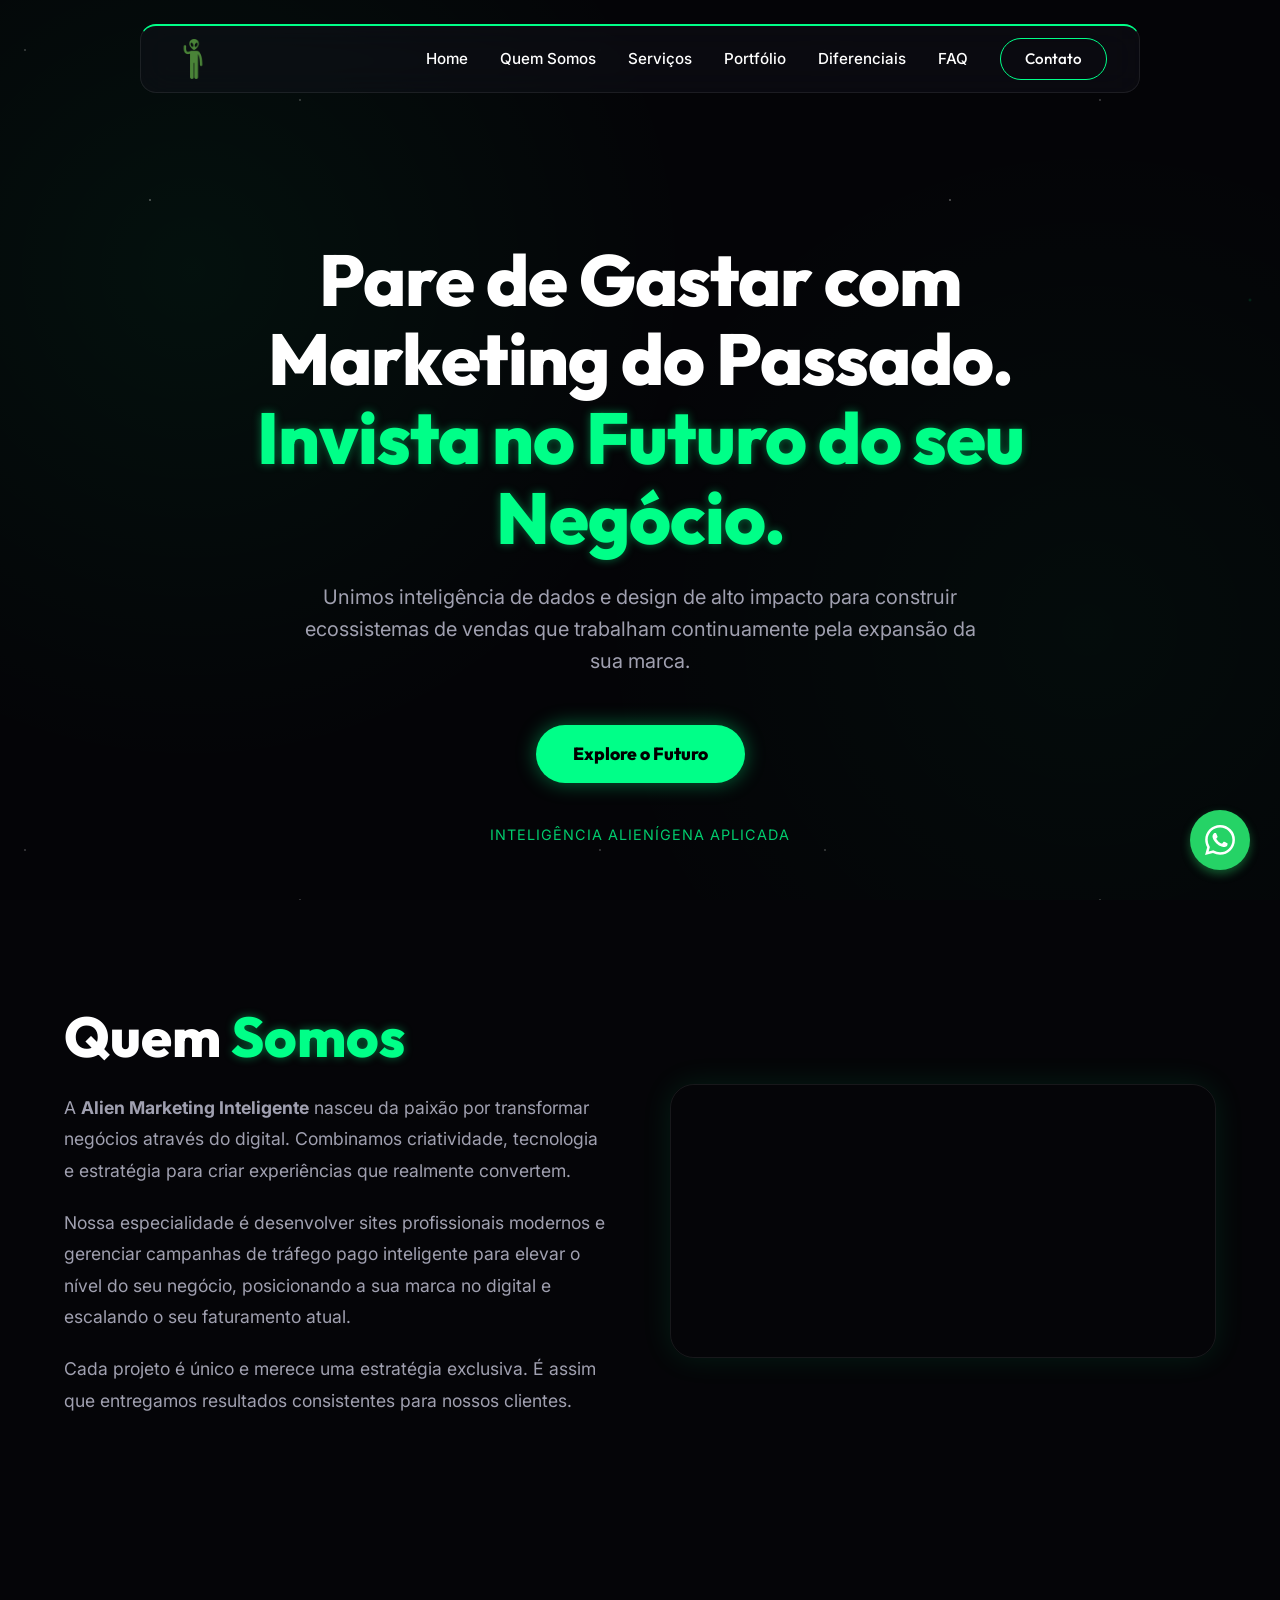
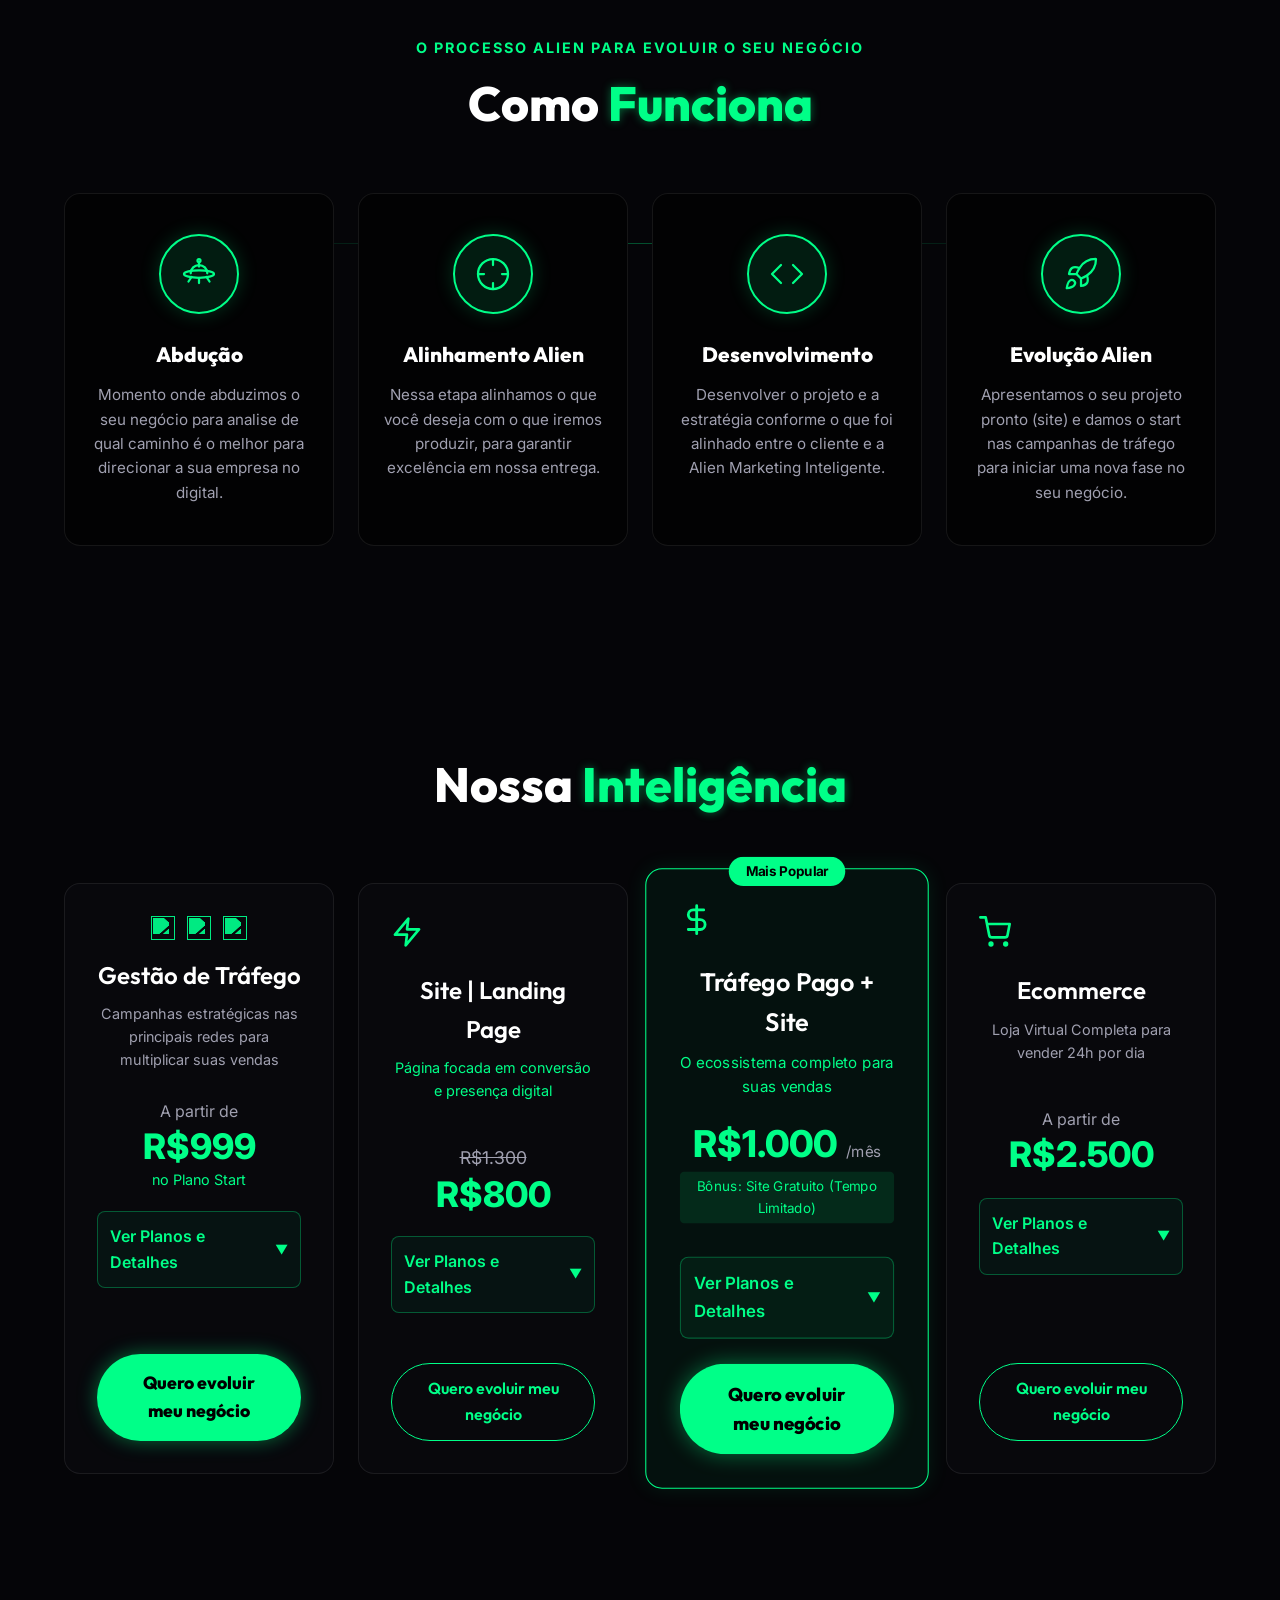
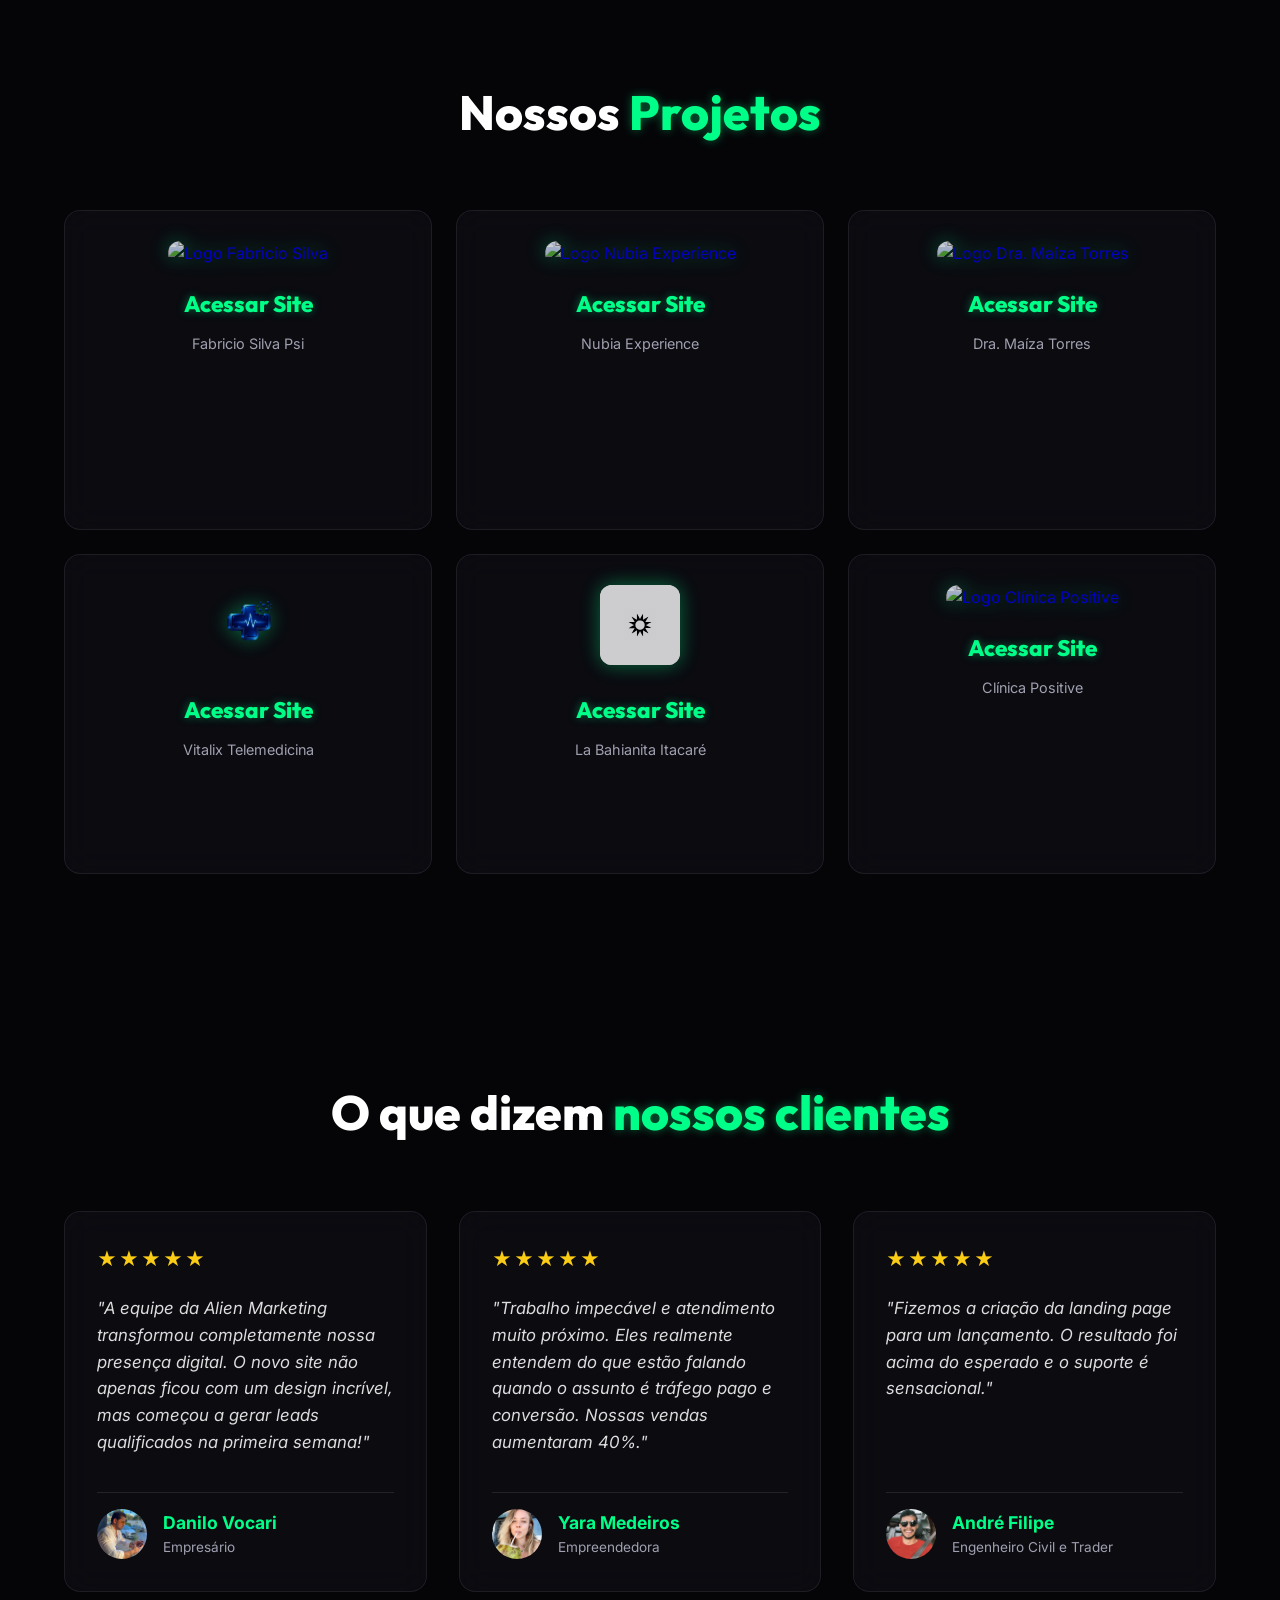
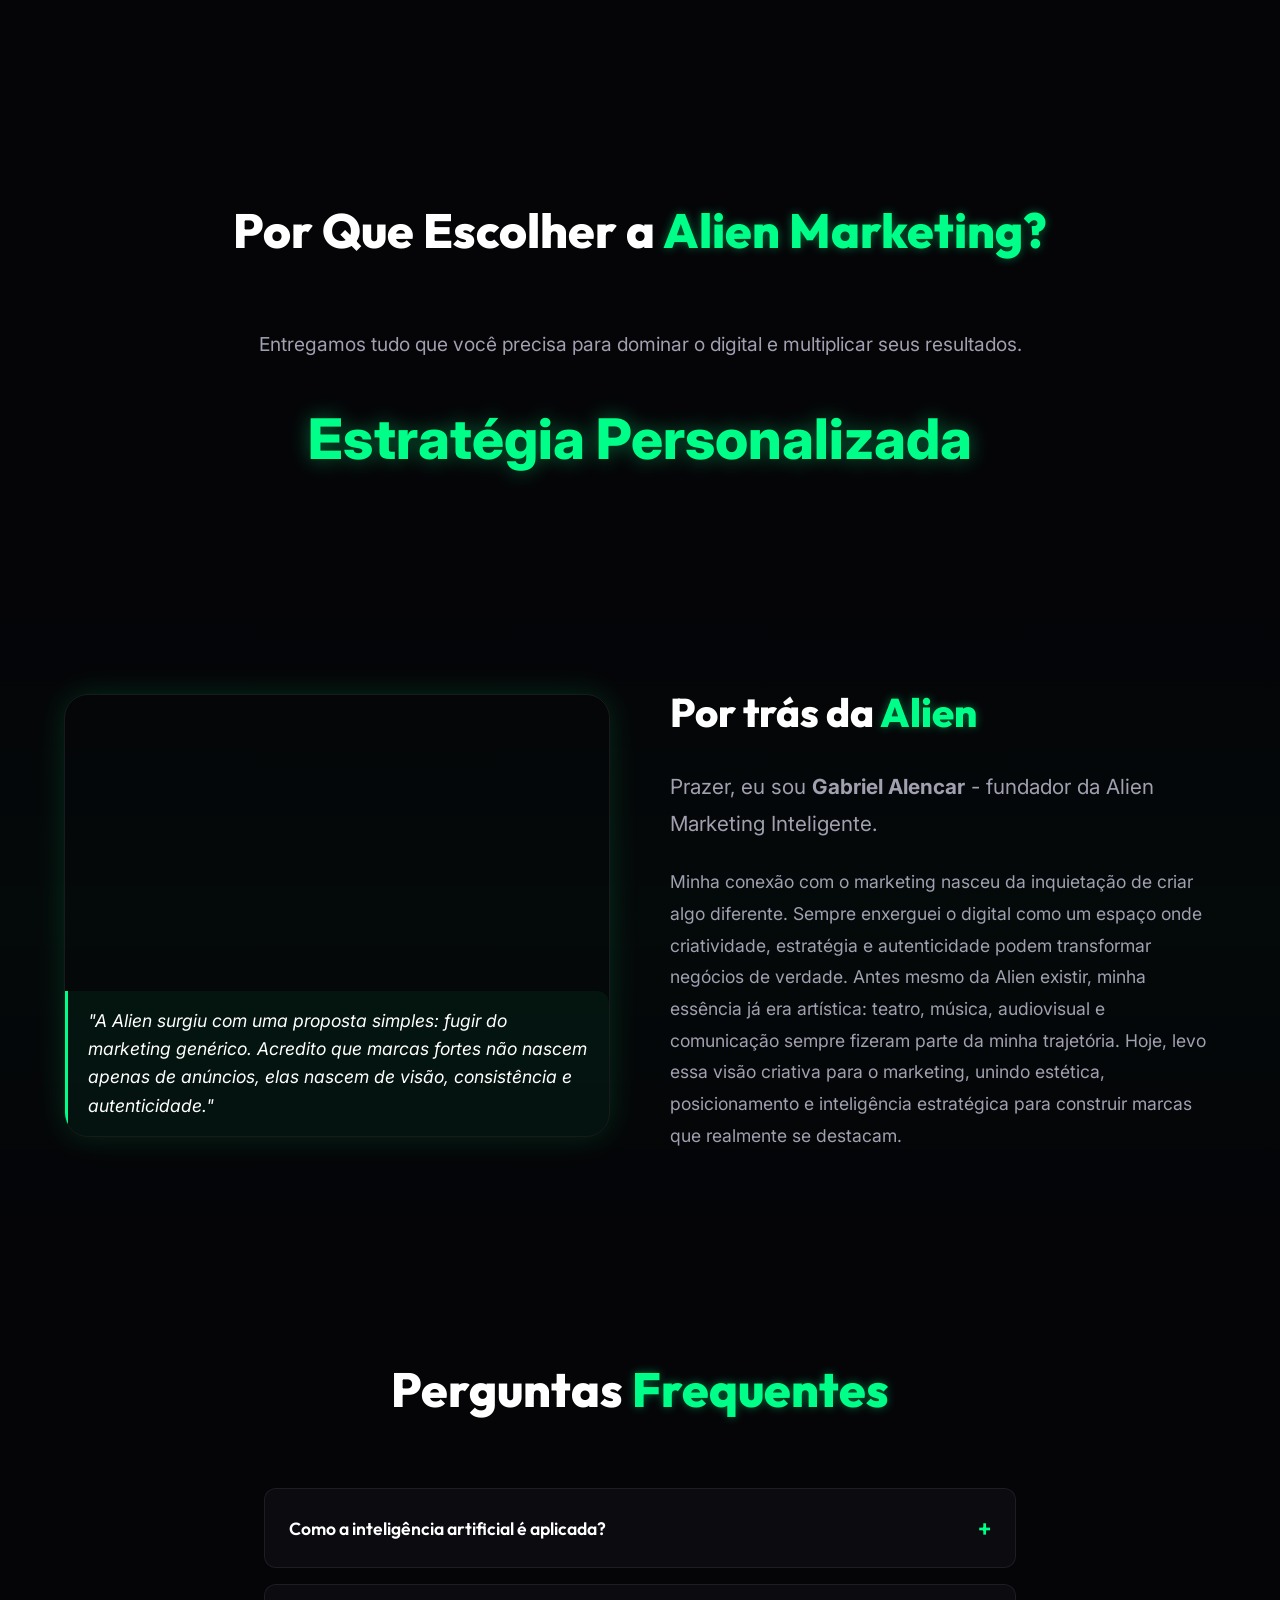
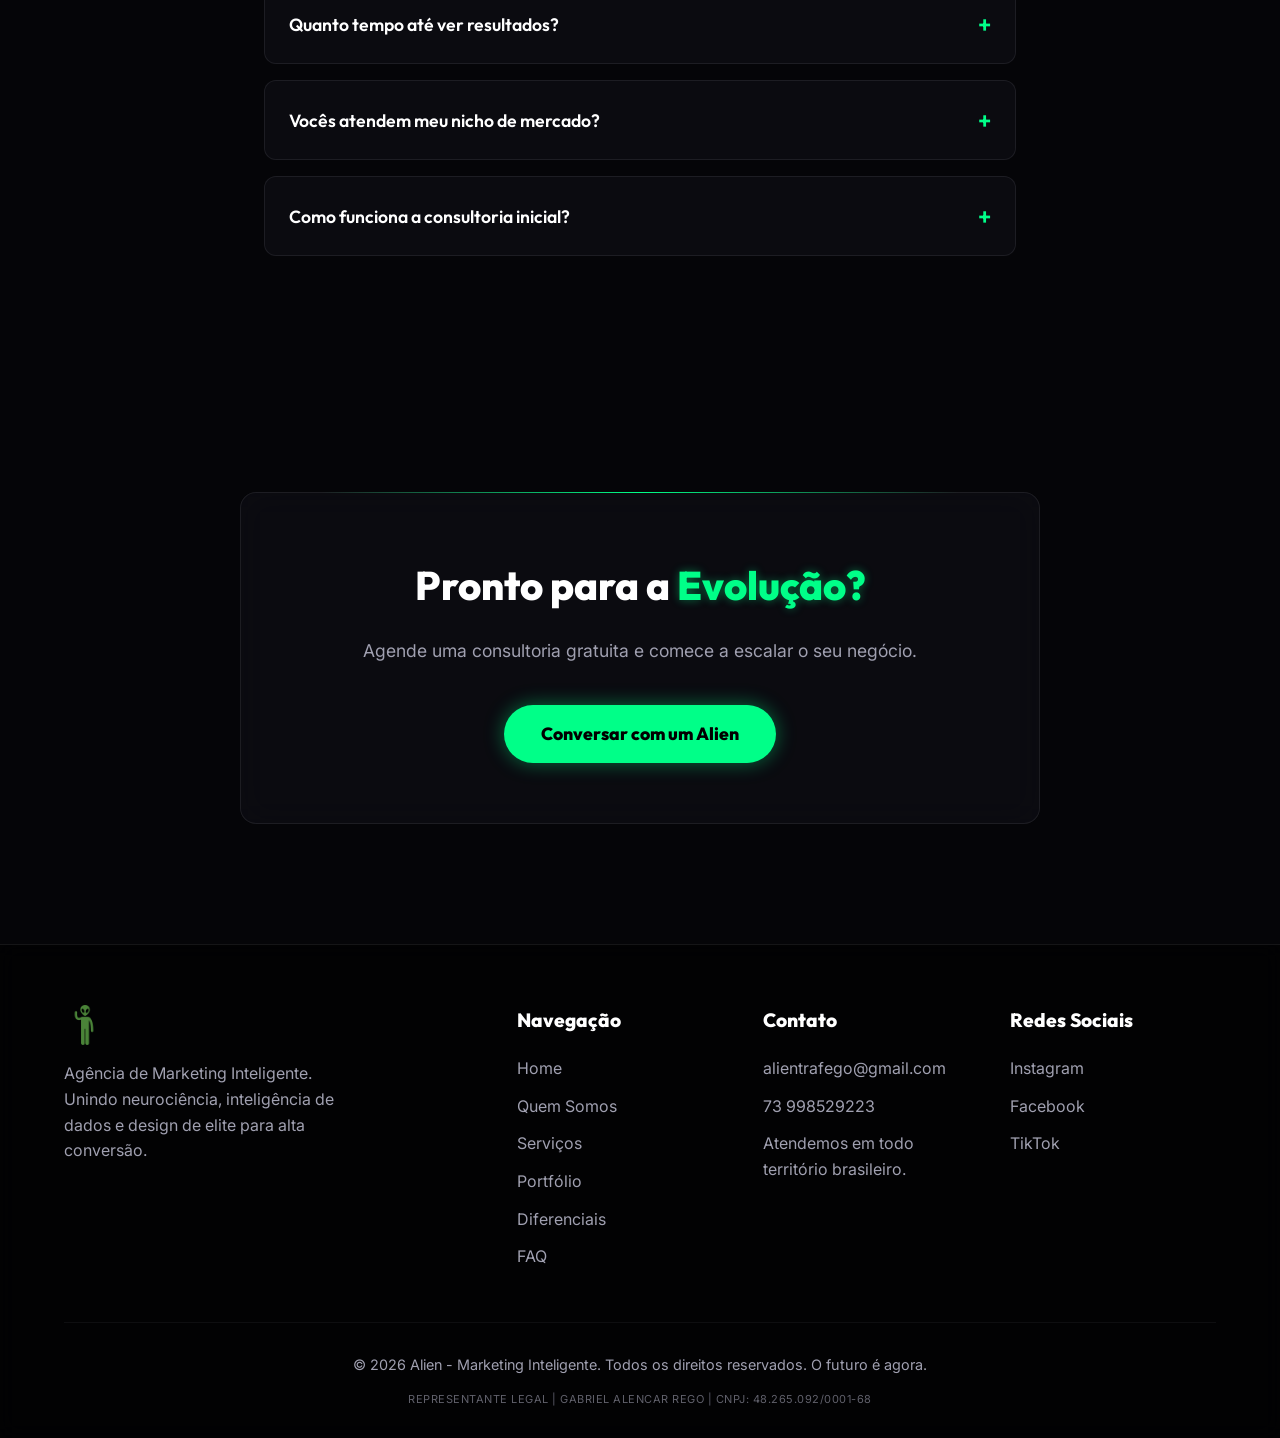
==== index.html @ d5a75ced "Add files via upload" ====
<!DOCTYPE html>
<html lang="pt-BR">
<head>
    <meta charset="UTF-8">
    <meta name="viewport" content="width=device-width, initial-scale=1.0">
    <title>Alien - Marketing Inteligente</title>
    <link rel="icon" href="assets/Favicon s Fundo svg.svg" type="image/svg+xml">
    <!-- Fontes Modernas -->
    <link rel="preconnect" href="https://fonts.googleapis.com">
    <link rel="preconnect" href="https://fonts.gstatic.com" crossorigin>
    <link href="https://fonts.googleapis.com/css2?family=Outfit:wght@300;400;600;800&family=Inter:wght@400;500&display=swap" rel="stylesheet">
    
    <style>
        /* =========================================
           VARIÁVEIS DE ESTILO (DESIGN TOKENS)
           ========================================= */
        :root {
            --neon-green: #00ff88;
            --neon-green-glow: rgba(0, 255, 136, 0.4);
            --dark-bg: #050508;
            --darker-bg: #020203;
            --glass-bg: rgba(20, 20, 30, 0.4);
            --glass-border: rgba(255, 255, 255, 0.08);
            --text-main: #ffffff;
            --text-muted: #a0a0b0;
            --font-heading: 'Outfit', sans-serif;
            --font-body: 'Inter', sans-serif;
        }

        /* =========================================
           RESETS E ESTILOS GERAIS
           ========================================= */
        * {
            margin: 0;
            padding: 0;
            box-sizing: border-box;
        }

        body {
            background-color: var(--dark-bg);
            color: var(--text-main);
            font-family: var(--font-body);
            overflow-x: hidden;
            line-height: 1.6;
        }

        h1, h2, h3, h4 {
            font-family: var(--font-heading);
            font-weight: 800;
        }

        a { text-decoration: none; }

        /* Video Background */
        .site-bg-video {
            position: fixed;
            top: 0; left: 0;
            width: 100vw; height: 100vh;
            object-fit: cover;
            z-index: -2;
            opacity: 0.5; /* Escurecer um pouco o vídeo para dar leitura */
        }

        /* Fundo Estrelado / Galáxia */
        .stars-bg {
            position: fixed;
            top: 0; left: 0;
            width: 100vw; height: 100vh;
            z-index: -1;
            background: 
                radial-gradient(circle at 15% 30%, rgba(0, 255, 136, 0.05), transparent 40%),
                radial-gradient(circle at 85% 70%, rgba(0, 255, 136, 0.03), transparent 40%),
                rgba(5, 5, 8, 0.7); /* Fundo escuro semi-transparente para atuar como overlay do vídeo */
        }

        /* Partículas de estrelas (CSS puro) */
        .stars-bg::after {
            content: "";
            position: absolute;
            top: 0; left: 0;
            width: 100%; height: 100%;
            background-image: 
                radial-gradient(1px 1px at 25px 50px, #fff, rgba(0,0,0,0)),
                radial-gradient(1.5px 1.5px at 150px 200px, rgba(255,255,255,0.8), rgba(0,0,0,0)),
                radial-gradient(1px 1px at 300px 100px, #fff, rgba(0,0,0,0)),
                radial-gradient(2px 2px at 450px 300px, rgba(0,255,136,0.3), rgba(0,0,0,0)),
                radial-gradient(1px 1px at 600px 50px, #fff, rgba(0,0,0,0));
            background-size: 800px 800px;
            opacity: 0.6;
        }

        .container {
            width: 100%;
            max-width: 1200px;
            margin: 0 auto;
            padding: 0 24px;
        }

        /* =========================================
           COMPONENTES REUTILIZÁVEIS
           ========================================= */
        .glass-panel {
            background: var(--glass-bg);
            backdrop-filter: blur(16px);
            -webkit-backdrop-filter: blur(16px);
            border: 1px solid var(--glass-border);
            border-radius: 16px;
        }

        .neon-text {
            color: var(--neon-green);
            text-shadow: 0 0 10px var(--neon-green-glow);
        }

        .btn-neon {
            background: var(--neon-green);
            color: #000;
            font-family: var(--font-heading);
            padding: 14px 36px;
            border-radius: 50px;
            font-weight: 800;
            display: inline-block;
            transition: all 0.3s ease;
            box-shadow: 0 0 20px var(--neon-green-glow);
            border: 1px solid transparent;
            cursor: pointer;
            font-size: 1.1rem;
        }

        .btn-neon:hover {
            box-shadow: 0 0 35px rgba(0, 255, 136, 0.7);
            transform: translateY(-3px);
        }

        .btn-outline {
            background: transparent;
            color: var(--neon-green);
            font-family: var(--font-heading);
            padding: 12px 32px;
            border-radius: 50px;
            font-weight: 600;
            border: 1px solid var(--neon-green);
            transition: all 0.3s ease;
            cursor: pointer;
        }

        .btn-outline:hover {
            background: rgba(0, 255, 136, 0.1);
            box-shadow: 0 0 15px var(--neon-green-glow);
        }

        .section-title {
            font-size: 3rem;
            text-align: center;
            margin-bottom: 60px;
        }

        /* =========================================
           HEADER (NAVEGAÇÃO)
           ========================================= */
        .alien-header {
            position: fixed;
            top: 24px;
            left: 50%;
            transform: translateX(-50%);
            width: 90%;
            max-width: 1000px;
            z-index: 999;
            padding: 12px 32px;
            display: flex;
            justify-content: space-between;
            align-items: center;
            border-top: 2px solid var(--neon-green); /* Borda verde superior como na referência */
            transition: all 0.3s ease;
        }

        .alien-logo {
            display: flex;
            align-items: center;
            gap: 12px;
            font-size: 1.5rem;
            font-weight: 800;
            color: var(--text-main);
            letter-spacing: -0.5px;
        }

        .alien-logo svg {
            width: 32px;
            height: 32px;
            fill: none;
            stroke: var(--neon-green);
            stroke-width: 2.5;
            filter: drop-shadow(0 0 5px var(--neon-green-glow));
        }

        .alien-nav {
            display: flex;
            gap: 32px;
            align-items: center;
        }

        .alien-nav a {
            color: var(--text-main);
            font-weight: 500;
            font-size: 0.95rem;
            transition: color 0.3s;
        }

        .alien-nav a:hover {
            color: var(--neon-green);
        }

        /* Menu Hamburger */
        .hamburger {
            display: none;
            cursor: pointer;
            background: transparent;
            border: none;
            padding: 5px;
        }

        .hamburger-line {
            display: block;
            width: 25px;
            height: 3px;
            margin: 5px auto;
            background-color: var(--neon-green);
            transition: all 0.3s ease;
            border-radius: 2px;
        }

        /* =========================================
           HERO SECTION
           ========================================= */
        .hero-section {
            min-height: 100vh;
            display: flex;
            align-items: center;
            justify-content: center;
            text-align: center;
            padding: 240px 20px 60px; /* Aumentado padding-top para descer o texto */
            position: relative;
        }

        .hero-content {
            max-width: 900px;
            z-index: 2;
        }

        .hero-title {
            font-size: 4.5rem;
            line-height: 1.1;
            margin-bottom: 24px;
            letter-spacing: -1px;
        }

        .hero-subtitle {
            font-size: 1.25rem;
            color: var(--text-muted);
            margin-bottom: 48px;
            max-width: 700px;
            margin-left: auto;
            margin-right: auto;
        }

        .hero-mechanism {
            margin-top: 40px;
            font-size: 0.9rem;
            color: var(--neon-green);
            opacity: 0.8;
            letter-spacing: 1px;
            text-transform: uppercase;
        }

        /* =========================================
           SERVIÇOS SECTION
           ========================================= */
        .services-section {
            padding: 100px 0;
            position: relative;
        }

        .services-grid {
            display: grid;
            grid-template-columns: repeat(auto-fit, minmax(320px, 1fr));
            gap: 32px;
        }

        .service-card {
            padding: 40px 32px;
            transition: transform 0.4s cubic-bezier(0.175, 0.885, 0.32, 1.275), border-color 0.3s, box-shadow 0.3s;
            display: flex;
            flex-direction: column;
            gap: 20px;
        }

        .service-card:hover {
            transform: translateY(-10px);
            border-color: rgba(0, 255, 136, 0.5);
            box-shadow: 0 15px 40px rgba(0, 255, 136, 0.1);
        }

        .service-icon {
            width: 60px;
            height: 60px;
            background: rgba(0, 255, 136, 0.05);
            border: 1px solid rgba(0, 255, 136, 0.2);
            border-radius: 14px;
            display: flex;
            align-items: center;
            justify-content: center;
        }

        .service-icon svg {
            width: 30px;
            height: 30px;
            stroke: var(--neon-green);
            fill: none;
            stroke-width: 2;
        }

        .service-card h3 {
            font-size: 1.5rem;
            color: var(--text-main);
        }

        .service-card p {
            color: var(--text-muted);
            font-size: 1rem;
        }

        /* =========================================
           PORTFÓLIO SECTION
           ========================================= */
        .portfolio-section {
            padding: 100px 0;
        }

        .portfolio-grid {
            display: grid;
            grid-template-columns: repeat(auto-fill, minmax(280px, 1fr));
            gap: 24px;
        }

        .portfolio-card {
            height: 320px;
            padding: 30px;
            display: flex;
            flex-direction: column;
            justify-content: center;
            align-items: center;
            text-align: center;
            transition: all 0.3s ease;
            position: relative;
            overflow: hidden;
            cursor: pointer;
        }

        .portfolio-card:hover {
            border-color: var(--neon-green);
            box-shadow: 0 0 30px rgba(0, 255, 136, 0.15);
        }

        .portfolio-alien-icon {
            width: 80px;
            height: 80px;
            margin-bottom: 20px;
            opacity: 0.8;
            transition: all 0.3s ease;
        }

        .portfolio-card:hover .portfolio-alien-icon {
            opacity: 1;
            transform: scale(1.1);
            filter: drop-shadow(0 0 10px var(--neon-green-glow));
        }

        .portfolio-card h4 {
            font-size: 1.4rem;
            margin-bottom: 8px;
        }

        .portfolio-card span {
            font-size: 0.9rem;
            color: var(--text-muted);
        }

        /* =========================================
           CONTATO / LEAD GEN SECTION
           ========================================= */
        .contact-section {
            padding: 120px 0;
            text-align: center;
        }

        .contact-box {
            max-width: 800px;
            margin: 0 auto;
            padding: 60px 40px;
            position: relative;
        }

        .contact-box::before {
            content: "";
            position: absolute;
            top: -1px; left: 10%; right: 10%;
            height: 1px;
            background: linear-gradient(90deg, transparent, var(--neon-green), transparent);
        }

        .contact-box h2 {
            font-size: 2.5rem;
            margin-bottom: 20px;
        }

        .contact-box p {
            color: var(--text-muted);
            margin-bottom: 40px;
            font-size: 1.1rem;
        }

        /* =========================================
           FOOTER
           ========================================= */
        .alien-footer {
            border-top: 1px solid var(--glass-border);
            padding: 60px 0 30px;
            background: rgba(2, 2, 3, 0.8);
            backdrop-filter: blur(10px);
        }

        .footer-grid {
            display: grid;
            grid-template-columns: 2fr 1fr 1fr 1fr;
            gap: 40px;
            margin-bottom: 40px;
        }

        .footer-brand p {
            color: var(--text-muted);
            margin-top: 16px;
            max-width: 300px;
        }

        .footer-links h4 {
            color: var(--text-main);
            margin-bottom: 20px;
            font-size: 1.2rem;
        }

        .footer-links ul {
            list-style: none;
        }

        .footer-links ul li {
            margin-bottom: 12px;
        }

        .footer-links ul li a {
            color: var(--text-muted);
            transition: color 0.3s;
        }

        .footer-links ul li a:hover {
            color: var(--neon-green);
        }

        .footer-bottom {
            text-align: center;
            padding-top: 30px;
            border-top: 1px solid rgba(255, 255, 255, 0.05);
            color: var(--text-muted);
            font-size: 0.9rem;
        }

.legal-info-cnpj {
    font-size: 11px;
    color: var(--text-muted); /* Usa a mesma cor discreta que você já configurou */
    margin-top: 15px;
    opacity: 0.6; /* Deixa ainda mais sutil */
    letter-spacing: 0.5px;
    text-transform: uppercase;
}

        /* =========================================
           QUEM SOMOS E FAQ
           ========================================= */
        .about-section { padding: 100px 0; position: relative; }
        .about-grid { display: grid; grid-template-columns: 1fr 1fr; gap: 60px; align-items: center; }
        .about-badge {
            display: inline-flex; align-items: center; gap: 8px;
            background: rgba(0, 255, 136, 0.1); border: 1px solid rgba(0, 255, 136, 0.3);
            padding: 6px 16px; border-radius: 50px; color: var(--neon-green);
            font-size: 0.9rem; font-weight: 600; margin-bottom: 24px;
        }
        .about-text h2 { font-size: 3.5rem; margin-bottom: 24px; line-height: 1.1; }
        .about-text p { color: var(--text-muted); margin-bottom: 20px; font-size: 1.1rem; line-height: 1.8; }
        
        .about-stats {
            background: rgba(20, 20, 30, 0.4); border: 1px solid var(--glass-border);
            border-radius: 24px; padding: 40px; display: grid;
            grid-template-columns: 1fr 1fr; gap: 24px; backdrop-filter: blur(10px);
        }
        .stat-card {
            background: rgba(0, 255, 136, 0.05); border: 1px solid rgba(0, 255, 136, 0.1);
            border-radius: 16px; padding: 30px 20px; text-align: center; transition: all 0.3s ease;
        }
        .stat-card:hover { border-color: rgba(0, 255, 136, 0.4); transform: translateY(-5px); box-shadow: 0 5px 20px rgba(0, 255, 136, 0.1); }
        .stat-icon {
            width: 48px; height: 48px; background: var(--neon-green);
            border-radius: 12px; display: flex; align-items: center; justify-content: center; margin: 0 auto 16px;
        }
        .stat-icon svg { width: 24px; height: 24px; fill: #000; }
        .stat-value { font-size: 2.2rem; font-weight: 800; color: var(--text-main); margin-bottom: 8px; font-family: var(--font-heading); }
        .stat-label { color: var(--text-muted); font-size: 0.9rem; }

        .faq-section { padding: 100px 0; max-width: 800px; margin: 0 auto; }
        .faq-item {
            background: var(--glass-bg); border: 1px solid var(--glass-border);
            border-radius: 12px; margin-bottom: 16px; overflow: hidden; transition: all 0.3s ease;
        }
        .faq-item:hover { border-color: rgba(0, 255, 136, 0.3); }
        .faq-question {
            width: 100%; text-align: left; background: transparent; border: none;
            padding: 24px; color: var(--text-main); font-size: 1.1rem; font-weight: 600;
            cursor: pointer; display: flex; justify-content: space-between; align-items: center; font-family: var(--font-heading);
        }
        .faq-question::after { content: '+'; font-size: 1.5rem; color: var(--neon-green); transition: transform 0.3s ease; }
        .faq-item.active .faq-question::after { transform: rotate(45deg); }
        .faq-answer {
            padding: 0 24px; max-height: 0; overflow: hidden; transition: max-height 0.3s ease, padding 0.3s ease;
            color: var(--text-muted); line-height: 1.6;
        }
        .faq-item.active .faq-answer { padding: 0 24px 24px; max-height: 500px; }

        /* =========================================
           NOVAS SEÇÕES (Fundador, Depoimentos, Como Funciona)
           ========================================= */
        .founder-section { padding: 100px 0; background: linear-gradient(180deg, transparent, rgba(0, 255, 136, 0.02), transparent); }
        .founder-grid { display: grid; grid-template-columns: 1fr 1fr; gap: 60px; align-items: center; }
        .founder-img-container {
            border-radius: 24px; overflow: hidden; border: 1px solid var(--glass-border);
            box-shadow: 0 0 30px rgba(0, 255, 136, 0.15);
            position: relative;
        }
        .founder-img-container video { width: 100%; height: 100%; object-fit: cover; display: block; }
        .founder-text p { margin-bottom: 16px; color: var(--text-muted); font-size: 1.1rem; line-height: 1.8; }
        .founder-text p:last-child { margin-bottom: 0; }

        .how-it-works-section { padding: 100px 0; text-align: center; }
        .how-it-works-subtitle { color: var(--neon-green); font-size: 0.9rem; font-weight: bold; letter-spacing: 2px; text-transform: uppercase; margin-bottom: 16px; display: block; }
        .how-it-works-title { font-size: 3rem; margin-bottom: 60px; line-height: 1.2; }
        .steps-grid { display: grid; grid-template-columns: repeat(4, 1fr); gap: 24px; position: relative; }
        .steps-grid::before {
            content: ''; position: absolute; top: 50px; left: 10%; right: 10%; height: 1px;
            background: linear-gradient(90deg, transparent, rgba(0, 255, 136, 0.3), transparent);
            z-index: 0;
        }
        @media (max-width: 900px) { .steps-grid::before { display: none; } }
        .step-card { background: var(--darker-bg); border: 1px solid var(--glass-border); border-radius: 16px; padding: 40px 24px; position: relative; z-index: 1; transition: all 0.3s ease; }
        .step-card:hover { border-color: var(--neon-green); transform: translateY(-5px); box-shadow: 0 10px 30px rgba(0, 255, 136, 0.1); }
        .step-icon {
            width: 80px; height: 80px; background: rgba(0, 255, 136, 0.1); border-radius: 50%;
            display: flex; align-items: center; justify-content: center; margin: 0 auto 24px;
            color: var(--neon-green); border: 2px solid var(--neon-green);
            box-shadow: 0 0 20px rgba(0, 255, 136, 0.2); transition: all 0.3s ease;
        }
        .step-icon svg { width: 36px; height: 36px; stroke-width: 1.5; }
        .step-card:hover .step-icon { background: var(--neon-green); color: #000; box-shadow: 0 0 30px rgba(0, 255, 136, 0.6); }
        .step-title { font-size: 1.3rem; margin-bottom: 12px; color: var(--text-main); }
        .step-desc { color: var(--text-muted); font-size: 0.95rem; line-height: 1.6; }

        .testimonials-section { padding: 100px 0; }
        .testimonials-grid { display: grid; grid-template-columns: repeat(auto-fit, minmax(300px, 1fr)); gap: 32px; }
        .testimonial-card { padding: 32px; display: flex; flex-direction: column; gap: 20px; }
        .testimonial-stars { color: #facc15; font-size: 1.2rem; letter-spacing: 2px; }
        .testimonial-text { font-style: italic; color: #ddd; font-size: 1.05rem; flex-grow: 1; line-height: 1.6; }
        .testimonial-author { display: flex; align-items: center; gap: 16px; margin-top: 16px; border-top: 1px solid rgba(255, 255, 255, 0.1); padding-top: 16px; }
        .testimonial-avatar { width: 50px; height: 50px; border-radius: 50%; background: #333; object-fit: cover; }
        .testimonial-name { font-weight: bold; color: var(--neon-green); font-size: 1.1rem; }
        .testimonial-role { font-size: 0.85rem; color: var(--text-muted); }

        /* =========================================
           RESPONSIVIDADE (Mobile First adaptado)
           ========================================= */
        @media (max-width: 992px) {
            .hero-title { font-size: 3.5rem; }
            .section-title { font-size: 2.5rem; }
            .footer-grid { grid-template-columns: 1fr 1fr; }
            .about-grid { grid-template-columns: 1fr; gap: 40px; }
            .steps-grid { grid-template-columns: 1fr; gap: 32px; }
            .founder-grid { grid-template-columns: 1fr; gap: 40px; text-align: center; }
            .founder-grid .founder-img-container { order: -1; }
        }

        @media (max-width: 768px) {
            .alien-header {
                width: 100%;
                top: 0;
                border-radius: 0;
                border-top: none;
                border-bottom: 1px solid var(--neon-green);
                padding: 15px 20px;
            }
            .hamburger {
                display: block;
                z-index: 1001;
            }
            .alien-nav {
                position: fixed;
                top: 0;
                right: -100%;
                width: 250px;
                height: 100vh;
                background: rgba(5, 5, 8, 0.98);
                backdrop-filter: blur(10px);
                display: flex;
                flex-direction: column;
                justify-content: center;
                align-items: center;
                transition: right 0.3s ease;
                border-left: 1px solid var(--neon-green);
                z-index: 1000;
                box-shadow: -5px 0 30px rgba(0, 255, 136, 0.1);
            }
            .alien-nav.active {
                right: 0;
            }
            .alien-nav a {
                margin: 15px 0;
                font-size: 1.2rem;
            }
            .hamburger.active .hamburger-line:nth-child(1) {
                transform: translateY(8px) rotate(45deg);
            }
            .hamburger.active .hamburger-line:nth-child(2) {
                opacity: 0;
            }
            .hamburger.active .hamburger-line:nth-child(3) {
                transform: translateY(-8px) rotate(-45deg);
            }
            .hero-section {
                padding-top: 150px;
            }
            .hero-title {
                font-size: 2.5rem;
            }
            .hero-subtitle {
                font-size: 1.1rem;
            }
            .how-it-works-section, .founder-section {
                padding: 60px 0;
            }
            .how-it-works-title {
                font-size: 2rem;
                margin-bottom: 40px;
            }
            .footer-grid {
                grid-template-columns: 1fr;
                text-align: center;
            }
            .footer-brand p {
                margin: 16px auto 0;
            }
            .alien-logo {
                justify-content: center;
            }
            .service-card {
                align-items: center;
                text-align: center;
            }
            .about-stats { grid-template-columns: 1fr; }
        }
        /* =========================================
           PRICING TABLE (SERVIÇOS)
           ========================================= */
        .pricing-grid {
            display: grid;
            grid-template-columns: repeat(auto-fit, minmax(260px, 1fr));
            gap: 24px;
            align-items: stretch;
            max-width: 1200px;
            margin: 0 auto;
        }

        .pricing-card {
            display: flex;
            flex-direction: column;
            padding: 32px;
            border-radius: 16px;
            position: relative;
            background: rgba(10, 10, 15, 0.6);
            border: 1px solid var(--glass-border);
            transition: transform 0.3s ease, box-shadow 0.3s ease;
        }

        .pricing-card:hover {
            transform: translateY(-5px);
            box-shadow: 0 10px 30px var(--neon-green-glow);
            border-color: var(--neon-green);
        }

        .pricing-card.popular {
            border: 1px solid var(--neon-green);
            background: rgba(0, 255, 136, 0.05);
            box-shadow: 0 0 20px rgba(0, 255, 136, 0.1);
            transform: scale(1.05);
            z-index: 2;
        }

        .popular-badge {
            position: absolute;
            top: -12px;
            left: 50%;
            transform: translateX(-50%);
            background: var(--neon-green);
            color: #000;
            font-size: 0.8rem;
            font-weight: bold;
            padding: 4px 16px;
            border-radius: 20px;
        }

        .pricing-icon {
            color: var(--neon-green);
            margin-bottom: 16px;
        }

        .pricing-title {
            font-size: 1.5rem;
            margin-bottom: 8px;
            font-weight: 600;
        }
        
        .pricing-subtitle {
            font-size: 0.9rem;
            color: var(--text-muted);
            margin-bottom: 24px;
            min-height: 40px;
        }

        .pricing-price {
            margin-bottom: 8px;
            display: flex;
            align-items: baseline;
            gap: 8px;
        }

        .pricing-price s {
            color: var(--text-muted);
            font-size: 1.1rem;
        }

        .pricing-price .value {
            font-size: 2.5rem;
            color: var(--neon-green);
            font-weight: 800;
        }

        .pricing-promo-text {
            font-size: 0.8rem;
            color: var(--neon-green);
            background: rgba(0, 255, 136, 0.1);
            padding: 4px 8px;
            border-radius: 4px;
            display: inline-block;
            margin-bottom: 24px;
        }

        .pricing-features {
            list-style: none;
            margin-bottom: 32px;
            flex-grow: 1;
        }

        .pricing-features li {
            display: flex;
            align-items: flex-start;
            gap: 12px;
            margin-bottom: 16px;
            font-size: 0.95rem;
            color: #ccc;
        }

        .pricing-features li svg {
            flex-shrink: 0;
            width: 18px;
            height: 18px;
            color: var(--neon-green);
            margin-top: 2px;
        }

        .pricing-btn {
            text-align: center;
            width: 100%;
            margin-top: auto;
        }

        .pricing-accordion {
            width: 100%;
            margin-bottom: 24px;
        }
        .pricing-accordion summary {
            cursor: pointer;
            color: var(--neon-green);
            font-weight: 600;
            list-style: none;
            display: flex;
            align-items: center;
            justify-content: center;
            gap: 8px;
            padding: 12px;
            border: 1px solid rgba(0, 255, 136, 0.3);
            border-radius: 8px;
            background: rgba(0, 255, 136, 0.05);
            transition: all 0.3s ease;
        }
        .pricing-accordion summary:hover {
            background: rgba(0, 255, 136, 0.1);
        }
        .pricing-accordion summary::-webkit-details-marker {
            display: none;
        }
        .pricing-accordion summary::after {
            content: '▼';
            font-size: 0.8rem;
            transition: transform 0.3s ease;
        }
        .pricing-accordion[open] summary::after {
            transform: rotate(180deg);
        }
        .accordion-content {
            padding-top: 16px;
            animation: accordionFade 0.4s ease forwards;
        }
        @keyframes accordionFade {
            from { opacity: 0; transform: translateY(-10px); }
            to { opacity: 1; transform: translateY(0); }
        }

        /* =========================================
           DIFERENCIAIS (EFEITO FANTASMA)
           ========================================= */
        .ghost-section {
            padding: 100px 20px;
            text-align: center;
            min-height: 40vh;
            display: flex;
            flex-direction: column;
            justify-content: center;
            align-items: center;
        }
        
        .ghost-subtitle {
            font-size: 1.2rem;
            color: var(--text-muted);
            margin-bottom: 40px;
        }

        .ghost-text-container {
            position: relative;
            height: 80px;
            width: 100%;
            display: flex;
            justify-content: center;
            align-items: center;
        }

        .ghost-text {
            position: absolute;
            font-size: 3.5rem;
            font-weight: 800;
            color: var(--neon-green);
            text-shadow: 0 0 20px var(--neon-green-glow);
            opacity: 0;
            transform: translateY(20px);
            transition: all 1s ease;
            text-align: center;
            width: 100%;
        }

        .ghost-text.active {
            opacity: 1;
            transform: translateY(0);
        }

        /* =========================================
           WHATSAPP FLUTUANTE
           ========================================= */
        .whatsapp-float {
            position: fixed;
            bottom: 30px;
            right: 30px;
            width: 60px;
            height: 60px;
            background-color: #25d366;
            color: #fff;
            border-radius: 50%;
            display: flex;
            justify-content: center;
            align-items: center;
            font-size: 30px;
            box-shadow: 0 4px 10px rgba(37, 211, 102, 0.4);
            z-index: 1000;
            animation: pulse-wa 2s infinite;
            text-decoration: none;
            transition: transform 0.3s;
        }

        .whatsapp-float:hover {
            transform: scale(1.1);
        }

        @keyframes pulse-wa {
            0% { box-shadow: 0 0 0 0 rgba(37, 211, 102, 0.5); }
            70% { box-shadow: 0 0 0 15px rgba(37, 211, 102, 0); }
            100% { box-shadow: 0 0 0 0 rgba(37, 211, 102, 0); }
        }

        @media (max-width: 900px) {
            .pricing-card.popular {
                transform: scale(1);
            }
            .pricing-grid {
                grid-template-columns: 1fr;
            }
            .ghost-text { font-size: 2rem; }
        }
    </style>
    <!-- Meta Pixel Code -->
    <script>
    !function(f,b,e,v,n,t,s)
    {if(f.fbq)return;n=f.fbq=function(){n.callMethod?
    n.callMethod.apply(n,arguments):n.queue.push(arguments)};
    if(!f._fbq)f._fbq=n;n.push=n;n.loaded=!0;n.version='2.0';
    n.queue=[];t=b.createElement(e);t.async=!0;
    t.src=v;s=b.getElementsByTagName(e)[0];
    s.parentNode.insertBefore(t,s)}(window, document,'script',
    'https://connect.facebook.net/en_US/fbevents.js');
    fbq('init', '1313894637612937');
    fbq('track', 'PageView');
    </script>
    <noscript><img height="1" width="1" style="display:none"
    src="https://www.facebook.com/tr?id=1313894637612937&ev=PageView&noscript=1"
    /></noscript>
    <!-- End Meta Pixel Code -->
</head>
<body>

    <!-- Background Animado (Vídeo) -->
    <video autoplay loop muted playsinline class="site-bg-video">
        <source src="assets/Create_movement_for_image_202605052324.mp4" type="video/mp4">
    </video>
    
    <!-- Background Estrelas (Overlay) -->
    <div class="stars-bg"></div>

    <!-- INÍCIO: HEADER -->
    <header class="alien-header glass-panel">
        <a href="#" class="alien-logo" style="background: transparent !important;">
            <img src="assets/Favicon s Fundo svg.svg" alt="Alien Favicon" style="max-height: 40px; width: auto; object-fit: contain;">
        </a>
        <button class="hamburger" id="hamburger-menu" aria-label="Menu">
            <span class="hamburger-line"></span>
            <span class="hamburger-line"></span>
            <span class="hamburger-line"></span>
        </button>
        <nav class="alien-nav">
            <a href="#hero">Home</a>
            <a href="#sobre">Quem Somos</a>
            <a href="#servicos">Serviços</a>
            <a href="#portfolio">Portfólio</a>
            <a href="#diferenciais">Diferenciais</a>
            <a href="#faq">FAQ</a>
            <a href="#contato" class="btn-outline" style="padding: 8px 24px;">Contato</a>
        </nav>
    </header>
    <!-- FIM: HEADER -->

    <main>
        <!-- INÍCIO: HERO SECTION -->
        <section id="hero" class="hero-section">
            <div class="container hero-content">
                <h1 class="hero-title">Pare de Gastar com Marketing do Passado.<br><span class="neon-text">Invista no Futuro do seu Negócio.</span></h1>
                <p class="hero-subtitle">Unimos inteligência de dados e design de alto impacto para construir ecossistemas de vendas que trabalham continuamente pela expansão da sua marca.</p>
                
                <a href="#contato" class="btn-neon">Explore o Futuro</a>
                
                <p class="hero-mechanism">Inteligência Alienígena Aplicada</p>
            </div>
        </section>
        <!-- FIM: HERO SECTION -->

        <!-- INÍCIO: QUEM SOMOS -->
        <section id="sobre" class="about-section">
            <div class="container">
                <div class="about-grid">
                    <div class="about-text">
                        <h2>Quem <span class="neon-text">Somos</span></h2>
                        <p>A <strong>Alien Marketing Inteligente</strong> nasceu da paixão por transformar negócios através do digital. Combinamos criatividade, tecnologia e estratégia para criar experiências que realmente convertem.</p>
                        <p>Nossa especialidade é desenvolver sites profissionais modernos e gerenciar campanhas de tráfego pago inteligente para elevar o nível do seu negócio, posicionando a sua marca no digital e escalando o seu faturamento atual.</p>
                        <p>Cada projeto é único e merece uma estratégia exclusiva. É assim que entregamos resultados consistentes para nossos clientes.</p>
                    </div>
                    <div class="about-video-container" style="border-radius: 24px; overflow: hidden; border: 1px solid var(--glass-border); box-shadow: 0 0 30px rgba(0, 255, 136, 0.1);">
                        <video autoplay loop muted playsinline style="width: 100%; height: 100%; object-fit: cover; display: block;">
                            <source src="assets/Video_Alien_4.mp4" type="video/mp4">
                        </video>
                    </div>
                </div>
            </div>
        </section>
        <!-- FIM: QUEM SOMOS -->



        <!-- INÍCIO: COMO FUNCIONA -->
        <section id="como-funciona" class="how-it-works-section">
            <div class="container">
                <span class="how-it-works-subtitle">O Processo Alien para evoluir o seu negócio</span>
                <h2 class="how-it-works-title">Como <span class="neon-text">Funciona</span></h2>
                
                <div class="steps-grid">
                    <div class="step-card">
                        <div class="step-icon">
                            <svg viewBox="0 0 24 24" fill="none" stroke="currentColor" stroke-width="1.5" stroke-linecap="round" stroke-linejoin="round"><circle cx="12" cy="3" r="1"></circle><line x1="12" y1="4" x2="12" y2="7"></line><path d="M6.5 11.5A5.5 5.5 0 0 1 17.5 11.5"></path><ellipse cx="12" cy="12" rx="10" ry="2.5"></ellipse><path d="M7 14l-2 3"></path><path d="M12 14.5v3.5"></path><path d="M17 14l2 3"></path></svg>
                        </div>
                        <h3 class="step-title">Abdução</h3>
                        <p class="step-desc">Momento onde abduzimos o seu negócio para analise de qual caminho é o melhor para direcionar a sua empresa no digital.</p>
                    </div>

                    <div class="step-card">
                        <div class="step-icon">
                            <svg viewBox="0 0 24 24" fill="none" stroke="currentColor" stroke-width="1.5" stroke-linecap="round" stroke-linejoin="round"><circle cx="12" cy="12" r="10"></circle><line x1="22" y1="12" x2="18" y2="12"></line><line x1="6" y1="12" x2="2" y2="12"></line><line x1="12" y1="6" x2="12" y2="2"></line><line x1="12" y1="22" x2="12" y2="18"></line></svg>
                        </div>
                        <h3 class="step-title">Alinhamento Alien</h3>
                        <p class="step-desc">Nessa etapa alinhamos o que você deseja com o que iremos produzir, para garantir excelência em nossa entrega.</p>
                    </div>

                    <div class="step-card">
                        <div class="step-icon">
                            <svg viewBox="0 0 24 24" fill="none" stroke="currentColor" stroke-width="1.5" stroke-linecap="round" stroke-linejoin="round"><polyline points="16 18 22 12 16 6"></polyline><polyline points="8 6 2 12 8 18"></polyline></svg>
                        </div>
                        <h3 class="step-title">Desenvolvimento</h3>
                        <p class="step-desc">Desenvolver o projeto e a estratégia conforme o que foi alinhado entre o cliente e a Alien Marketing Inteligente.</p>
                    </div>

                    <div class="step-card">
                        <div class="step-icon">
                            <svg viewBox="0 0 24 24" fill="none" stroke="currentColor" stroke-width="1.5" stroke-linecap="round" stroke-linejoin="round"><path d="M4.5 16.5c-1.5 1.26-2 5-2 5s3.74-.5 5-2c.71-.84.7-2.13-.09-2.91a2.18 2.18 0 0 0-2.91-.09z"></path><path d="m12 15-3-3a22 22 0 0 1 2-3.95A12.88 12.88 0 0 1 22 2c0 2.72-.78 7.5-6 11a22.35 22.35 0 0 1-4 2z"></path><path d="M9 12H4s.55-3.03 2-4c1.62-1.08 5 0 5 0"></path><path d="M12 15v5s3.03-.55 4-2c1.08-1.62 0-5 0-5"></path></svg>
                        </div>
                        <h3 class="step-title">Evolução Alien</h3>
                        <p class="step-desc">Apresentamos o seu projeto pronto (site) e damos o start nas campanhas de tráfego para iniciar uma nova fase no seu negócio.</p>
                    </div>
                </div>
            </div>
        </section>
        <!-- FIM: COMO FUNCIONA -->

        <!-- INÍCIO: SERVIÇOS -->
        <section id="servicos" class="services-section">
            <div class="container">
                <h2 class="section-title">Nossa <span class="neon-text">Inteligência</span></h2>
                
                <div class="pricing-grid">
                    <!-- Plano 1: Gestão de Tráfego -->
                    <div class="pricing-card">
                        <div class="pricing-icon" style="display: flex; gap: 12px; margin-bottom: 16px; justify-content: center;">
                            <img src="https://cdn.jsdelivr.net/npm/simple-icons@v9/icons/google.svg" style="width:24px; height:24px; filter: brightness(0) saturate(100%) invert(64%) sepia(85%) saturate(2222%) hue-rotate(107deg) brightness(102%) contrast(106%);">
                            <img src="https://cdn.jsdelivr.net/npm/simple-icons@v9/icons/meta.svg" style="width:24px; height:24px; filter: brightness(0) saturate(100%) invert(64%) sepia(85%) saturate(2222%) hue-rotate(107deg) brightness(102%) contrast(106%);">
                            <img src="https://cdn.jsdelivr.net/npm/simple-icons@v9/icons/tiktok.svg" style="width:24px; height:24px; filter: brightness(0) saturate(100%) invert(64%) sepia(85%) saturate(2222%) hue-rotate(107deg) brightness(102%) contrast(106%);">
                        </div>
                        <h3 class="pricing-title" style="text-align: center;">Gestão de Tráfego</h3>
                        <div class="pricing-subtitle" style="text-align: center; min-height: 48px;">Campanhas estratégicas nas principais redes para multiplicar suas vendas</div>
                        <div class="pricing-price" style="display: flex; flex-direction: column; align-items: center; justify-content: center; min-height: 100px; gap: 4px; margin-bottom: 16px;">
                            <span style="font-size: 1rem; color: var(--text-muted);">A partir de</span>
                            <span class="value" style="font-size: 2.2rem; line-height: 1;">R$999</span>
                            <span style="font-size: 0.9rem; color: var(--neon-green);">no Plano Start</span>
                        </div>
                        
                        <details class="pricing-accordion">
                            <summary>Ver Planos e Detalhes</summary>
                            <div class="accordion-content">
                                <div style="text-align: left; margin-bottom: 24px; background: rgba(0, 255, 136, 0.05); padding: 16px; border-radius: 8px; border: 1px solid rgba(0, 255, 136, 0.2);">
                                    <div style="margin-bottom: 16px; padding-bottom: 16px; border-bottom: 1px solid rgba(255, 255, 255, 0.1);">
                                        <h4 class="neon-text" style="font-size: 1.1rem; margin-bottom: 4px;">Plano Premium</h4>
                                        <span style="font-size: 0.85rem; color: #ccc;">Gerenciamento Google Ads, Meta Ads e Tik Tok Ads</span><br>
                                        <div style="margin-top: 8px;"><s>R$3.000</s> <strong style="color:var(--neon-green); font-size: 1.2rem; margin-left: 8px;">R$2.500</strong></div>
                                        <span style="font-size:0.75rem; color:var(--text-muted)">+ Investimento mensal nos Anúncios</span>
                                    </div>
                                    <div style="margin-bottom: 16px; padding-bottom: 16px; border-bottom: 1px solid rgba(255, 255, 255, 0.1);">
                                        <h4 class="neon-text" style="font-size: 1.1rem; margin-bottom: 4px;">Plano Master</h4>
                                        <span style="font-size: 0.85rem; color: #ccc;">Gerenciamento Google Ads e Meta Ads</span><br>
                                        <div style="margin-top: 8px;"><s>R$2.000</s> <strong style="color:var(--neon-green); font-size: 1.2rem; margin-left: 8px;">R$1.800</strong></div>
                                        <span style="font-size:0.75rem; color:var(--text-muted)">+ Investimento mensal nos Anúncios</span>
                                    </div>
                                    <div>
                                        <h4 class="neon-text" style="font-size: 1.1rem; margin-bottom: 4px;">Plano Start</h4>
                                        <span style="font-size: 0.85rem; color: #ccc;">Meta Ads ou Google Ads</span><br>
                                        <div style="margin-top: 8px;"><s>R$1.200</s> <strong style="color:var(--neon-green); font-size: 1.2rem; margin-left: 8px;">R$1.000</strong></div>
                                        <span style="font-size:0.75rem; color:var(--text-muted)">+ Investimento mensal nos Anúncios</span>
                                    </div>
                                </div>
                                
                                <ul class="pricing-features" style="margin-bottom: 0;">
                                    <li><svg viewBox="0 0 24 24" fill="none" stroke="currentColor" stroke-width="2" stroke-linecap="round" stroke-linejoin="round"><polyline points="20 6 9 17 4 12"></polyline></svg> Análise completa do negócio</li>
                                    <li><svg viewBox="0 0 24 24" fill="none" stroke="currentColor" stroke-width="2" stroke-linecap="round" stroke-linejoin="round"><polyline points="20 6 9 17 4 12"></polyline></svg> Criação de campanhas no Meta Ads</li>
                                    <li><svg viewBox="0 0 24 24" fill="none" stroke="currentColor" stroke-width="2" stroke-linecap="round" stroke-linejoin="round"><polyline points="20 6 9 17 4 12"></polyline></svg> Criação de campanhas no Google Ads</li>
                                    <li><svg viewBox="0 0 24 24" fill="none" stroke="currentColor" stroke-width="2" stroke-linecap="round" stroke-linejoin="round"><polyline points="20 6 9 17 4 12"></polyline></svg> Criação de campanhas no Tik Tok Ads</li>
                                    <li><svg viewBox="0 0 24 24" fill="none" stroke="currentColor" stroke-width="2" stroke-linecap="round" stroke-linejoin="round"><polyline points="20 6 9 17 4 12"></polyline></svg> Públicos segmentados estrategicamente</li>
                                    <li><svg viewBox="0 0 24 24" fill="none" stroke="currentColor" stroke-width="2" stroke-linecap="round" stroke-linejoin="round"><polyline points="20 6 9 17 4 12"></polyline></svg> Relatórios de performance</li>
                                    <li><svg viewBox="0 0 24 24" fill="none" stroke="currentColor" stroke-width="2" stroke-linecap="round" stroke-linejoin="round"><polyline points="20 6 9 17 4 12"></polyline></svg> Otimização contínua</li>
                                    <li><svg viewBox="0 0 24 24" fill="none" stroke="currentColor" stroke-width="2" stroke-linecap="round" stroke-linejoin="round"><polyline points="20 6 9 17 4 12"></polyline></svg> Suporte via WhatsApp</li>
                                    <li><svg viewBox="0 0 24 24" fill="none" stroke="currentColor" stroke-width="2" stroke-linecap="round" stroke-linejoin="round"><polyline points="20 6 9 17 4 12"></polyline></svg> Reuniões mensais de alinhamento</li>
                                </ul>
                            </div>
                        </details>
                        <a href="https://wa.me/5573998529223" target="_blank" class="btn-neon pricing-btn">Quero evoluir meu negócio</a>
                    </div>

                    <!-- Plano 2: Site | Landing Page -->
                    <div class="pricing-card">
                        <div class="pricing-icon">
                            <svg viewBox="0 0 24 24" width="32" height="32" fill="none" stroke="currentColor" stroke-width="2" stroke-linecap="round" stroke-linejoin="round"><polygon points="13 2 3 14 12 14 11 22 21 10 12 10 13 2"></polygon></svg>
                        </div>
                        <h3 class="pricing-title" style="text-align: center;">Site | Landing Page</h3>
                        <div class="pricing-subtitle" style="color:var(--neon-green); text-align: center; min-height: 48px;">Página focada em conversão e presença digital</div>
                        
                        <div class="pricing-price" style="display: flex; flex-direction: column; align-items: center; justify-content: center; min-height: 100px; gap: 4px;">
                            <s>R$1.300</s>
                            <span class="value" style="font-size: 2.2rem; line-height: 1;">R$800</span>
                        </div>
                        
                        <details class="pricing-accordion">
                            <summary>Ver Planos e Detalhes</summary>
                            <div class="accordion-content">
                                <ul class="pricing-features" style="margin-bottom: 0;">
                                    <li><svg viewBox="0 0 24 24" fill="none" stroke="currentColor" stroke-width="2" stroke-linecap="round" stroke-linejoin="round"><polyline points="20 6 9 17 4 12"></polyline></svg> Design focado em conversão</li>
                                    <li><svg viewBox="0 0 24 24" fill="none" stroke="currentColor" stroke-width="2" stroke-linecap="round" stroke-linejoin="round"><polyline points="20 6 9 17 4 12"></polyline></svg> Copy persuasiva inclusa</li>
                                    <li><svg viewBox="0 0 24 24" fill="none" stroke="currentColor" stroke-width="2" stroke-linecap="round" stroke-linejoin="round"><polyline points="20 6 9 17 4 12"></polyline></svg> Totalmente responsivo</li>
                                    <li><svg viewBox="0 0 24 24" fill="none" stroke="currentColor" stroke-width="2" stroke-linecap="round" stroke-linejoin="round"><polyline points="20 6 9 17 4 12"></polyline></svg> Carregamento ultra-rápido</li>
                                    <li><svg viewBox="0 0 24 24" fill="none" stroke="currentColor" stroke-width="2" stroke-linecap="round" stroke-linejoin="round"><polyline points="20 6 9 17 4 12"></polyline></svg> 1 ano de hospedagem grátis</li>
                                    <li><svg viewBox="0 0 24 24" fill="none" stroke="currentColor" stroke-width="2" stroke-linecap="round" stroke-linejoin="round"><polyline points="20 6 9 17 4 12"></polyline></svg> Pixel de rastreamento</li>
                                </ul>
                            </div>
                        </details>
                        <a href="https://wa.me/5573998529223" target="_blank" class="btn-outline pricing-btn" style="padding: 12px 24px;">Quero evoluir meu negócio</a>
                    </div>

                    <!-- Plano 3: Tráfego Pago + Site -->
                    <div class="pricing-card popular">
                        <div class="popular-badge">Mais Popular</div>
                        <div class="pricing-icon">
                            <svg viewBox="0 0 24 24" width="32" height="32" fill="none" stroke="currentColor" stroke-width="2" stroke-linecap="round" stroke-linejoin="round"><path d="M12 2v20M17 5H9.5a3.5 3.5 0 0 0 0 7h5a3.5 3.5 0 0 1 0 7H6"></path></svg>
                        </div>
                        <h3 class="pricing-title" style="text-align: center;">Tráfego Pago + Site</h3>
                        <div class="pricing-subtitle" style="color:var(--neon-green); text-align: center; min-height: 48px;">O ecossistema completo para suas vendas</div>
                        
                        <div class="pricing-price" style="display: flex; flex-direction: column; align-items: center; justify-content: center; min-height: 100px; gap: 4px;">
                            <div style="display: flex; align-items: baseline; gap: 8px;">
                                <span class="value" style="font-size: 2.2rem; line-height: 1;">R$1.000</span>
                                <span style="font-size: 0.9rem; color: var(--text-muted);">/mês</span>
                            </div>
                            <div class="pricing-promo-text" style="margin-top: 4px; text-align: center;">Bônus: Site Gratuito (Tempo Limitado)</div>
                        </div>
                        
                        <details class="pricing-accordion">
                            <summary>Ver Planos e Detalhes</summary>
                            <div class="accordion-content">
                                <ul class="pricing-features" style="margin-bottom: 0;">
                                    <li><svg viewBox="0 0 24 24" fill="none" stroke="currentColor" stroke-width="2" stroke-linecap="round" stroke-linejoin="round"><polyline points="20 6 9 17 4 12"></polyline></svg> Gestão de Tráfego Completa</li>
                                    <li><svg viewBox="0 0 24 24" fill="none" stroke="currentColor" stroke-width="2" stroke-linecap="round" stroke-linejoin="round"><polyline points="20 6 9 17 4 12"></polyline></svg> Site ou LP de Alta Conversão</li>
                                    <li><svg viewBox="0 0 24 24" fill="none" stroke="currentColor" stroke-width="2" stroke-linecap="round" stroke-linejoin="round"><polyline points="20 6 9 17 4 12"></polyline></svg> Estratégia de funil de vendas</li>
                                    <li><svg viewBox="0 0 24 24" fill="none" stroke="currentColor" stroke-width="2" stroke-linecap="round" stroke-linejoin="round"><polyline points="20 6 9 17 4 12"></polyline></svg> Relatórios de performance semanais</li>
                                    <li><svg viewBox="0 0 24 24" fill="none" stroke="currentColor" stroke-width="2" stroke-linecap="round" stroke-linejoin="round"><polyline points="20 6 9 17 4 12"></polyline></svg> Reuniões de acompanhamento</li>
                                </ul>
                            </div>
                        </details>
                        <a href="https://wa.me/5573998529223" target="_blank" class="btn-neon pricing-btn">Quero evoluir meu negócio</a>
                    </div>

                    <!-- Plano 4: Ecommerce -->
                    <div class="pricing-card">
                        <div class="pricing-icon">
                            <svg viewBox="0 0 24 24" width="32" height="32" fill="none" stroke="currentColor" stroke-width="2" stroke-linecap="round" stroke-linejoin="round"><circle cx="9" cy="21" r="1"></circle><circle cx="20" cy="21" r="1"></circle><path d="M1 1h4l2.68 13.39a2 2 0 0 0 2 1.61h9.72a2 2 0 0 0 2-1.61L23 6H6"></path></svg>
                        </div>
                        <h3 class="pricing-title" style="text-align: center;">Ecommerce</h3>
                        <div class="pricing-subtitle" style="text-align: center; min-height: 48px;">Loja Virtual Completa para vender 24h por dia</div>
                        
                        <div class="pricing-price" style="display: flex; flex-direction: column; align-items: center; justify-content: center; min-height: 100px; gap: 4px;">
                            <span style="font-size: 1rem; color: var(--text-muted);">A partir de</span>
                            <span class="value" style="font-size: 2.2rem; line-height: 1;">R$2.500</span>
                        </div>
                        
                        <details class="pricing-accordion">
                            <summary>Ver Planos e Detalhes</summary>
                            <div class="accordion-content">
                                <ul class="pricing-features" style="margin-bottom: 0;">
                                    <li><svg viewBox="0 0 24 24" fill="none" stroke="currentColor" stroke-width="2" stroke-linecap="round" stroke-linejoin="round"><polyline points="20 6 9 17 4 12"></polyline></svg> Layout personalizado e moderno</li>
                                    <li><svg viewBox="0 0 24 24" fill="none" stroke="currentColor" stroke-width="2" stroke-linecap="round" stroke-linejoin="round"><polyline points="20 6 9 17 4 12"></polyline></svg> Integração com Pix e Cartão</li>
                                    <li><svg viewBox="0 0 24 24" fill="none" stroke="currentColor" stroke-width="2" stroke-linecap="round" stroke-linejoin="round"><polyline points="20 6 9 17 4 12"></polyline></svg> Cálculo de frete integrado</li>
                                    <li><svg viewBox="0 0 24 24" fill="none" stroke="currentColor" stroke-width="2" stroke-linecap="round" stroke-linejoin="round"><polyline points="20 6 9 17 4 12"></polyline></svg> Painel administrativo simples</li>
                                    <li><svg viewBox="0 0 24 24" fill="none" stroke="currentColor" stroke-width="2" stroke-linecap="round" stroke-linejoin="round"><polyline points="20 6 9 17 4 12"></polyline></svg> Cadastro de produtos</li>
                                    <li><svg viewBox="0 0 24 24" fill="none" stroke="currentColor" stroke-width="2" stroke-linecap="round" stroke-linejoin="round"><polyline points="20 6 9 17 4 12"></polyline></svg> Otimização para SEO</li>
                                </ul>
                            </div>
                        </details>
                        <a href="https://wa.me/5573998529223" target="_blank" class="btn-outline pricing-btn" style="padding: 12px 24px;">Quero evoluir meu negócio</a>
                    </div>
                </div>
            </div>
        </section>
        <!-- FIM: SERVIÇOS -->

        <!-- INÍCIO: PORTFÓLIO -->
        <section id="portfolio" class="portfolio-section">
            <div class="container">
                <h2 class="section-title">Nossos <span class="neon-text">Projetos</span></h2>
                
                <div class="portfolio-grid">
                    <a href="https://fabriciosilvapsi.com.br/" target="_blank" class="portfolio-card glass-panel" style="display: block; text-decoration: none;">
                        <img src="assets/Favicon s Fundo (svg).svg" alt="Logo Fabricio Silva" class="portfolio-alien-icon" style="border-radius: 12px; filter: drop-shadow(0 0 10px rgba(0, 255, 136, 0.5)); object-fit: contain;">
                        <h4 class="neon-text">Acessar Site</h4>
                        <span>Fabricio Silva Psi</span>
                    </a>
                    
                    <a href="https://www.nubiaexperience.com/" target="_blank" class="portfolio-card glass-panel" style="display: block; text-decoration: none;">
                        <img src="https://s2.googleusercontent.com/s2/favicons?domain=www.nubiaexperience.com&sz=128" alt="Logo Nubia Experience" class="portfolio-alien-icon" style="border-radius: 12px; filter: drop-shadow(0 0 10px rgba(0, 255, 136, 0.5));">
                        <h4 class="neon-text">Acessar Site</h4>
                        <span>Nubia Experience</span>
                    </a>

                    <a href="https://dramaizatorres.com.br/" target="_blank" class="portfolio-card glass-panel" style="display: block; text-decoration: none;">
                        <img src="https://dramaizatorres.com.br/assets/logo-maiza-D97d4ZMj.png" alt="Logo Dra. Maíza Torres" class="portfolio-alien-icon" style="border-radius: 12px; filter: drop-shadow(0 0 10px rgba(0, 255, 136, 0.5)); object-fit: contain;">
                        <h4 class="neon-text">Acessar Site</h4>
                        <span>Dra. Maíza Torres</span>
                    </a>

                    <a href="https://vitalixtelemedicina.com.br/" target="_blank" class="portfolio-card glass-panel" style="display: block; text-decoration: none;">
                        <img src="assets/Design sem nome (2).png" alt="Logo Vitalix" class="portfolio-alien-icon" style="border-radius: 12px; filter: drop-shadow(0 0 10px rgba(0, 255, 136, 0.5)); object-fit: contain;">
                        <h4 class="neon-text">Acessar Site</h4>
                        <span>Vitalix Telemedicina</span>
                    </a>

                    <a href="https://www.labahianitaitacare.com/" target="_blank" class="portfolio-card glass-panel" style="display: block; text-decoration: none;">
                        <img src="assets/Logo sol s Fundo (svg).svg" alt="Logo La Bahianita" class="portfolio-alien-icon" style="border-radius: 12px; filter: drop-shadow(0 0 10px rgba(0, 255, 136, 0.5)); object-fit: contain;">
                        <h4 class="neon-text">Acessar Site</h4>
                        <span>La Bahianita Itacaré</span>
                    </a>

                    <a href="https://clinicapositive.alienmkt.com.br/" target="_blank" class="portfolio-card glass-panel" style="display: block; text-decoration: none;">
                        <img src="assets/Logo_Clinica_Positive_Transparente.png" alt="Logo Clínica Positive" class="portfolio-alien-icon" style="border-radius: 12px; filter: drop-shadow(0 0 10px rgba(0, 255, 136, 0.5)); object-fit: contain;">
                        <h4 class="neon-text">Acessar Site</h4>
                        <span>Clínica Positive</span>
                    </a>
                </div>
            </div>
        </section>
        <!-- FIM: PORTFÓLIO -->

        <!-- INÍCIO: DEPOIMENTOS -->
        <section id="depoimentos" class="testimonials-section">
            <div class="container">
                <h2 class="section-title">O que dizem <span class="neon-text">nossos clientes</span></h2>
                
                <div class="testimonials-grid">
                    <div class="testimonial-card glass-panel">
                        <div class="testimonial-stars">★★★★★</div>
                        <p class="testimonial-text">"A equipe da Alien Marketing transformou completamente nossa presença digital. O novo site não apenas ficou com um design incrível, mas começou a gerar leads qualificados na primeira semana!"</p>
                        <div class="testimonial-author">
                            <img src="assets/depoimento_danilo.png" class="testimonial-avatar" alt="Danilo Vocari" style="object-fit: cover;">
                            <div>
                                <div class="testimonial-name">Danilo Vocari</div>
                                <div class="testimonial-role">Empresário</div>
                            </div>
                        </div>
                    </div>

                    <div class="testimonial-card glass-panel">
                        <div class="testimonial-stars">★★★★★</div>
                        <p class="testimonial-text">"Trabalho impecável e atendimento muito próximo. Eles realmente entendem do que estão falando quando o assunto é tráfego pago e conversão. Nossas vendas aumentaram 40%."</p>
                        <div class="testimonial-author">
                            <img src="assets/depoimento_yara.png" class="testimonial-avatar" alt="Yara Medeiros" style="object-fit: cover;">
                            <div>
                                <div class="testimonial-name">Yara Medeiros</div>
                                <div class="testimonial-role">Empreendedora</div>
                            </div>
                        </div>
                    </div>

                    <div class="testimonial-card glass-panel">
                        <div class="testimonial-stars">★★★★★</div>
                        <p class="testimonial-text">"Fizemos a criação da landing page para um lançamento. O resultado foi acima do esperado e o suporte é sensacional."</p>
                        <div class="testimonial-author">
                            <img src="assets/depoimento_andre.png" class="testimonial-avatar" alt="André Filipe" style="object-fit: cover;">
                            <div>
                                <div class="testimonial-name">André Filipe</div>
                                <div class="testimonial-role">Engenheiro Civil e Trader</div>
                            </div>
                        </div>
                    </div>
                </div>
            </div>
        </section>
        <!-- FIM: DEPOIMENTOS -->

        <!-- INÍCIO: DIFERENCIAIS -->
        <section id="diferenciais" class="ghost-section">
            <div class="container">
                <h2 class="section-title">Por Que Escolher a <span class="neon-text">Alien Marketing?</span></h2>
                <p class="ghost-subtitle">Entregamos tudo que você precisa para dominar o digital e multiplicar seus resultados.</p>
                
                <div class="ghost-text-container">
                    <!-- Textos injetados via JS -->
                </div>
            </div>
        </section>
        <!-- FIM: DIFERENCIAIS -->

        <!-- INÍCIO: FUNDADOR -->
        <section id="fundador" class="founder-section">
            <div class="container">
                <div class="founder-grid">
                    <div class="founder-img-container">
                        <video autoplay loop muted playsinline>
                            <source src="assets/Video_Alien_2.mp4" type="video/mp4">
                        </video>
                        <div style="padding-left: 20px; border-left: 3px solid var(--neon-green); margin-top: 24px; background: rgba(0,255,136,0.05); padding: 16px 16px 16px 20px; border-radius: 0 12px 12px 0; text-align: left;">
                            <p style="font-style: italic; margin-bottom:0; font-size: 1.1rem; line-height: 1.6;">"A Alien surgiu com uma proposta simples: fugir do marketing genérico. Acredito que marcas fortes não nascem apenas de anúncios, elas nascem de visão, consistência e autenticidade."</p>
                        </div>
                    </div>
                    <div class="founder-text" style="text-align: left;">
                        <h2 style="font-size: 2.5rem; margin-bottom: 24px;">Por trás da <span class="neon-text">Alien</span></h2>
                        <p style="font-size: 1.3rem; margin-bottom: 24px;">Prazer, eu sou <strong>Gabriel Alencar</strong> - fundador da Alien Marketing Inteligente.</p>
                        <p>Minha conexão com o marketing nasceu da inquietação de criar algo diferente. Sempre enxerguei o digital como um espaço onde criatividade, estratégia e autenticidade podem transformar negócios de verdade. Antes mesmo da Alien existir, minha essência já era artística: teatro, música, audiovisual e comunicação sempre fizeram parte da minha trajetória. Hoje, levo essa visão criativa para o marketing, unindo estética, posicionamento e inteligência estratégica para construir marcas que realmente se destacam.</p>
                    </div>
                </div>
            </div>
        </section>
        <!-- FIM: FUNDADOR -->

        <!-- INÍCIO: FAQ -->
        <section id="faq" class="faq-section">
            <div class="container">
                <h2 class="section-title">Perguntas <span class="neon-text">Frequentes</span></h2>
                
                <div class="faq-list">
                    <div class="faq-item">
                        <button class="faq-question">Como a inteligência artificial é aplicada?</button>
                        <div class="faq-answer">
                            <p>Utilizamos algoritmos preditivos para analisar o comportamento do consumidor, otimizar campanhas em tempo real e personalizar a experiência na sua landing page, garantindo a maior taxa de conversão possível.</p>
                        </div>
                    </div>
                    
                    <div class="faq-item">
                        <button class="faq-question">Quanto tempo até ver resultados?</button>
                        <div class="faq-answer">
                            <p>Embora cada nicho seja único, nossas estruturas costumam gerar leads qualificados já nas primeiras 48 horas após a ativação das campanhas otimizadas.</p>
                        </div>
                    </div>
                    
                    <div class="faq-item">
                        <button class="faq-question">Vocês atendem meu nicho de mercado?</button>
                        <div class="faq-answer">
                            <p>Sim. Nossa metodologia baseada em dados e neurociência é adaptável a qualquer nicho de alto ticket, seja infoprodutos, serviços B2B, clínicas de estética, e-commerce premium, entre outros.</p>
                        </div>
                    </div>
                    
                    <div class="faq-item">
                        <button class="faq-question">Como funciona a consultoria inicial?</button>
                        <div class="faq-answer">
                            <p>Avaliamos todo o seu ecossistema atual: design, copy, métricas de tráfego e funil de vendas. Entregamos um diagnóstico preciso do que está travando o seu crescimento e como escalar.</p>
                        </div>
                    </div>
                </div>
            </div>
        </section>
        <!-- FIM: FAQ -->

        <!-- INÍCIO: CONTATO -->
        <section id="contato" class="contact-section">
            <div class="container">
                <div class="contact-box glass-panel">
                    <h2>Pronto para a <span class="neon-text">Evolução?</span></h2>
                    <p>Agende uma consultoria gratuita e comece a escalar o seu negócio.</p>
                    <a href="https://wa.me/5573998529223" target="_blank" class="btn-neon">Conversar com um Alien</a>
                </div>
            </div>
        </section>
        <!-- FIM: CONTATO -->
    </main>

    <!-- INÍCIO: FOOTER -->
    <footer class="alien-footer">
        <div class="container">
            <div class="footer-grid">
                <div class="footer-brand">
                    <a href="#" class="alien-logo">
                        <img src="assets/Favicon s Fundo svg.svg" alt="Alien Favicon" style="max-height: 40px; width: auto; object-fit: contain;">
                    </a>
                    <p>Agência de Marketing Inteligente.<br>Unindo neurociência, inteligência de dados e design de elite para alta conversão.</p>
                </div>
                
                <div class="footer-links">
                    <h4>Navegação</h4>
                    <ul>
                        <li><a href="#hero">Home</a></li>
                        <li><a href="#sobre">Quem Somos</a></li>
                        <li><a href="#servicos">Serviços</a></li>
                        <li><a href="#portfolio">Portfólio</a></li>
                        <li><a href="#diferenciais">Diferenciais</a></li>
                        <li><a href="#faq">FAQ</a></li>
                    </ul>
                </div>

                <div class="footer-links">
                    <h4>Contato</h4>
                    <ul>
                        <li><a href="#">alientrafego@gmail.com</a></li>
                        <li><a href="#">73 998529223</a></li>
                        <li><a href="#">Atendemos em todo território brasileiro.</a></li>
                    </ul>
                </div>

                <div class="footer-links">
                    <h4>Redes Sociais</h4>
                    <ul>
                        <li><a href="https://www.instagram.com/alienmkt_/" target="_blank">Instagram</a></li>
                        <li><a href="https://www.facebook.com/profile.php?id=61572148648768" target="_blank">Facebook</a></li>
                        <li><a href="https://www.tiktok.com/@alienmkt_?_r=1&_t=ZS-96a00lF3noz" target="_blank">TikTok</a></li>
                    </ul>
                </div>
            </div>
            
            <div class="footer-bottom">
                <p>&copy; 2026 Alien - Marketing Inteligente. Todos os direitos reservados. O futuro é agora.</p>
<p class="legal-info-cnpj">Representante Legal | Gabriel Alencar Rego | CNPJ: 48.265.092/0001-68</p>
</div>
            </div>
        </div>
    </footer>
    <!-- FIM: FOOTER -->

    <a href="https://wa.me/5573998529223" target="_blank" class="whatsapp-float">
        <svg viewBox="0 0 24 24" width="30" height="30" fill="currentColor"><path d="M17.472 14.382c-.297-.149-1.758-.867-2.03-.967-.273-.099-.471-.148-.67.15-.197.297-.767.966-.94 1.164-.173.199-.347.223-.644.075-.297-.15-1.255-.463-2.39-1.475-.883-.788-1.48-1.761-1.653-2.059-.173-.297-.018-.458.13-.606.134-.133.298-.347.446-.52.149-.174.198-.298.298-.497.099-.198.05-.371-.025-.52-.075-.149-.669-1.612-.916-2.207-.242-.579-.487-.5-.669-.51a12.8 12.8 0 0 0-.57-.01c-.198 0-.52.074-.792.372-.272.297-1.04 1.016-1.04 2.479 0 1.462 1.065 2.875 1.213 3.074.149.198 2.096 3.2 5.077 4.487.709.306 1.262.489 1.694.625.712.227 1.36.195 1.871.118.571-.085 1.758-.719 2.006-1.413.248-.694.248-1.289.173-1.413-.074-.124-.272-.198-.57-.347m-5.421 7.403h-.004a9.87 9.87 0 0 1-5.031-1.378l-.361-.214-3.741.982.998-3.648-.235-.374a9.86 9.86 0 0 1-1.51-5.26c.001-5.45 4.436-9.884 9.888-9.884 2.64 0 5.122 1.03 6.988 2.898a9.825 9.825 0 0 1 2.893 6.994c-.003 5.45-4.437 9.884-9.885 9.884m8.413-18.297A11.815 11.815 0 0 0 12.05 0C5.495 0 .16 5.335.157 11.892c0 2.096.547 4.142 1.588 5.945L.057 24l6.305-1.654a11.882 11.882 0 0 0 5.683 1.448h.005c6.554 0 11.89-5.335 11.893-11.893a11.821 11.821 0 0 0-3.48-8.413Z"/></svg>
    </a>

    <!-- SCRIPTS -->
    <script>
        // Menu Hamburger Mobile
        const hamburger = document.getElementById('hamburger-menu');
        const navMenu = document.querySelector('.alien-nav');

        if (hamburger) {
            hamburger.addEventListener('click', () => {
                hamburger.classList.toggle('active');
                navMenu.classList.toggle('active');
            });

            // Fechar o menu ao clicar em um link
            document.querySelectorAll('.alien-nav a').forEach(link => {
                link.addEventListener('click', () => {
                    hamburger.classList.remove('active');
                    navMenu.classList.remove('active');
                });
            });
        }

        // Smooth scrolling para os links da navbar
        document.querySelectorAll('a[href^="#"]').forEach(anchor => {
            anchor.addEventListener('click', function (e) {
                e.preventDefault();
                document.querySelector(this.getAttribute('href')).scrollIntoView({
                    behavior: 'smooth'
                });
            });
        });

        // Efeito de Parallax simples no background
        document.addEventListener('mousemove', (e) => {
            const bg = document.querySelector('.stars-bg');
            const x = e.clientX / window.innerWidth;
            const y = e.clientY / window.innerHeight;
            
            bg.style.transform = `translate(-${x * 20}px, -${y * 20}px)`;
        });

        // FAQ Accordion
        document.querySelectorAll('.faq-question').forEach(button => {
            button.addEventListener('click', () => {
                const faqItem = button.parentElement;
                
                // Close other open items
                document.querySelectorAll('.faq-item').forEach(item => {
                    if (item !== faqItem) item.classList.remove('active');
                });
                
                faqItem.classList.toggle('active');
            });
        });

        // Efeito Fantasma (Diferenciais)
        const ghostReasons = [
            "Estratégia Personalizada",
            "Sites Responsivos",
            "Copy Persuasiva",
            "Design Profissional",
            "Alta Performance",
            "Entregas no Prazo",
            "Pagamento Seguro",
            "Suporte Dedicado"
        ];
        
        const ghostContainer = document.querySelector('.ghost-text-container');
        if (ghostContainer) {
            let currentIndex = 0;
            
            const textElement = document.createElement('div');
            textElement.className = 'ghost-text';
            ghostContainer.appendChild(textElement);
            
            function showNextReason() {
                textElement.classList.remove('active');
                
                setTimeout(() => {
                    textElement.textContent = ghostReasons[currentIndex];
                    textElement.classList.add('active');
                    
                    currentIndex = (currentIndex + 1) % ghostReasons.length;
                }, 1000);
            }
            
            setTimeout(showNextReason, 100);
            setInterval(showNextReason, 4000);
        }

        // Meta Pixel: Rastrear cliques nos botões de WhatsApp
        document.querySelectorAll('a[href*="wa.me"]').forEach(function(link) {
            link.addEventListener('click', function() {
                if (typeof fbq === 'function') {
                    // Dispara o evento padrão "Contact" da Meta
                    fbq('track', 'Contact');
                }
            });
        });
    </script>
</body>
</html>
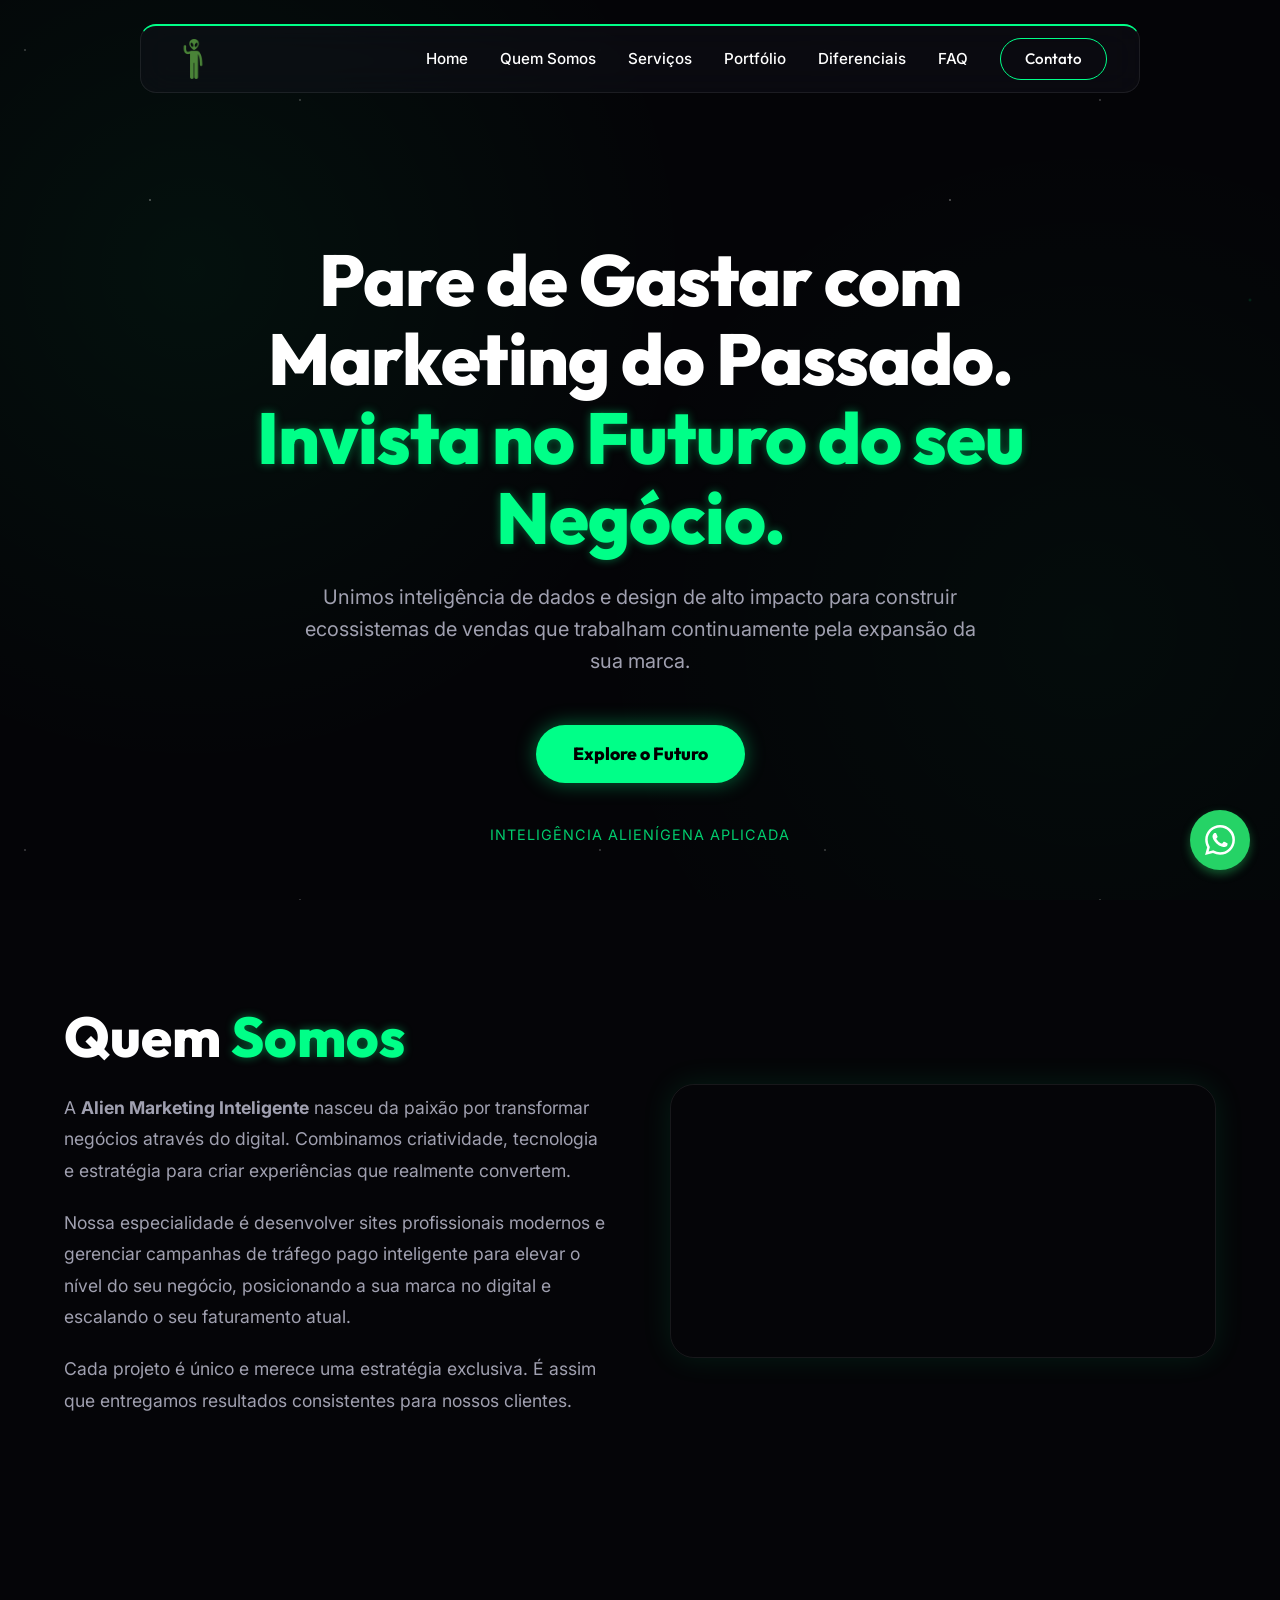
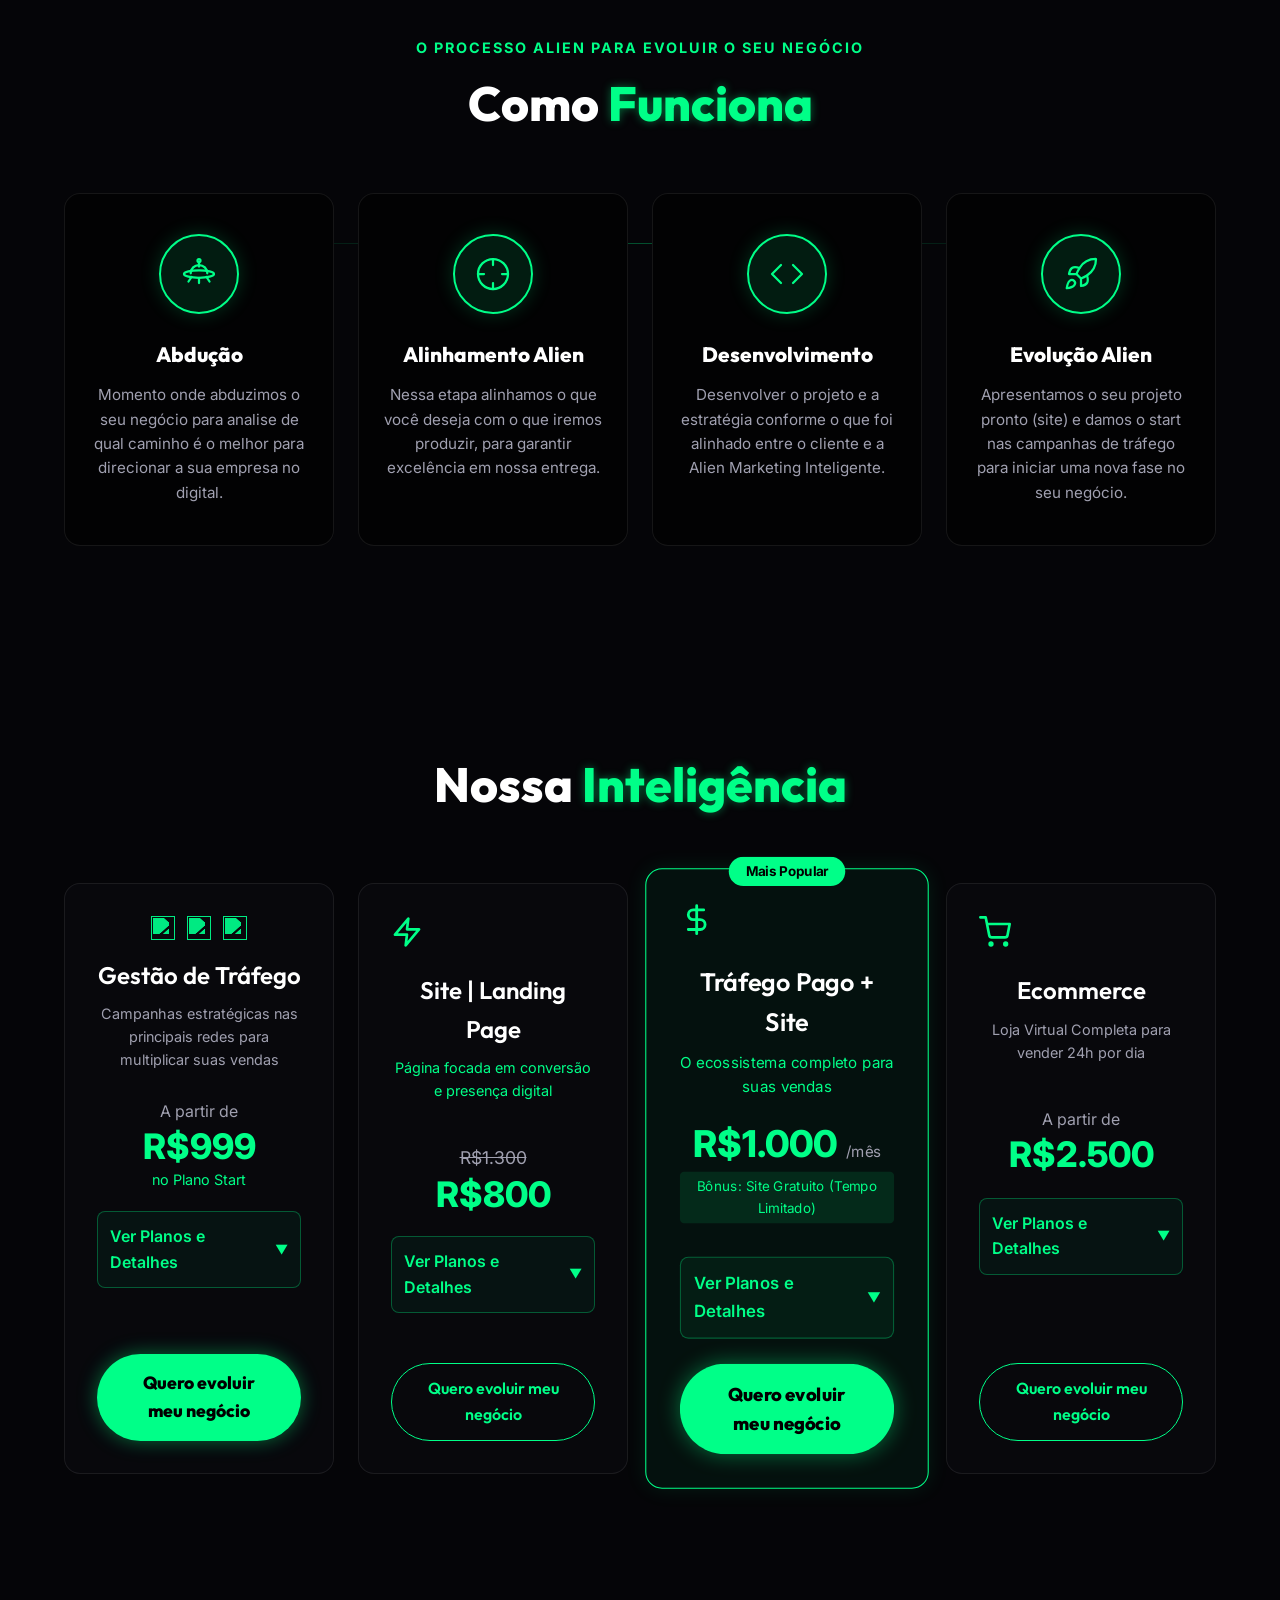
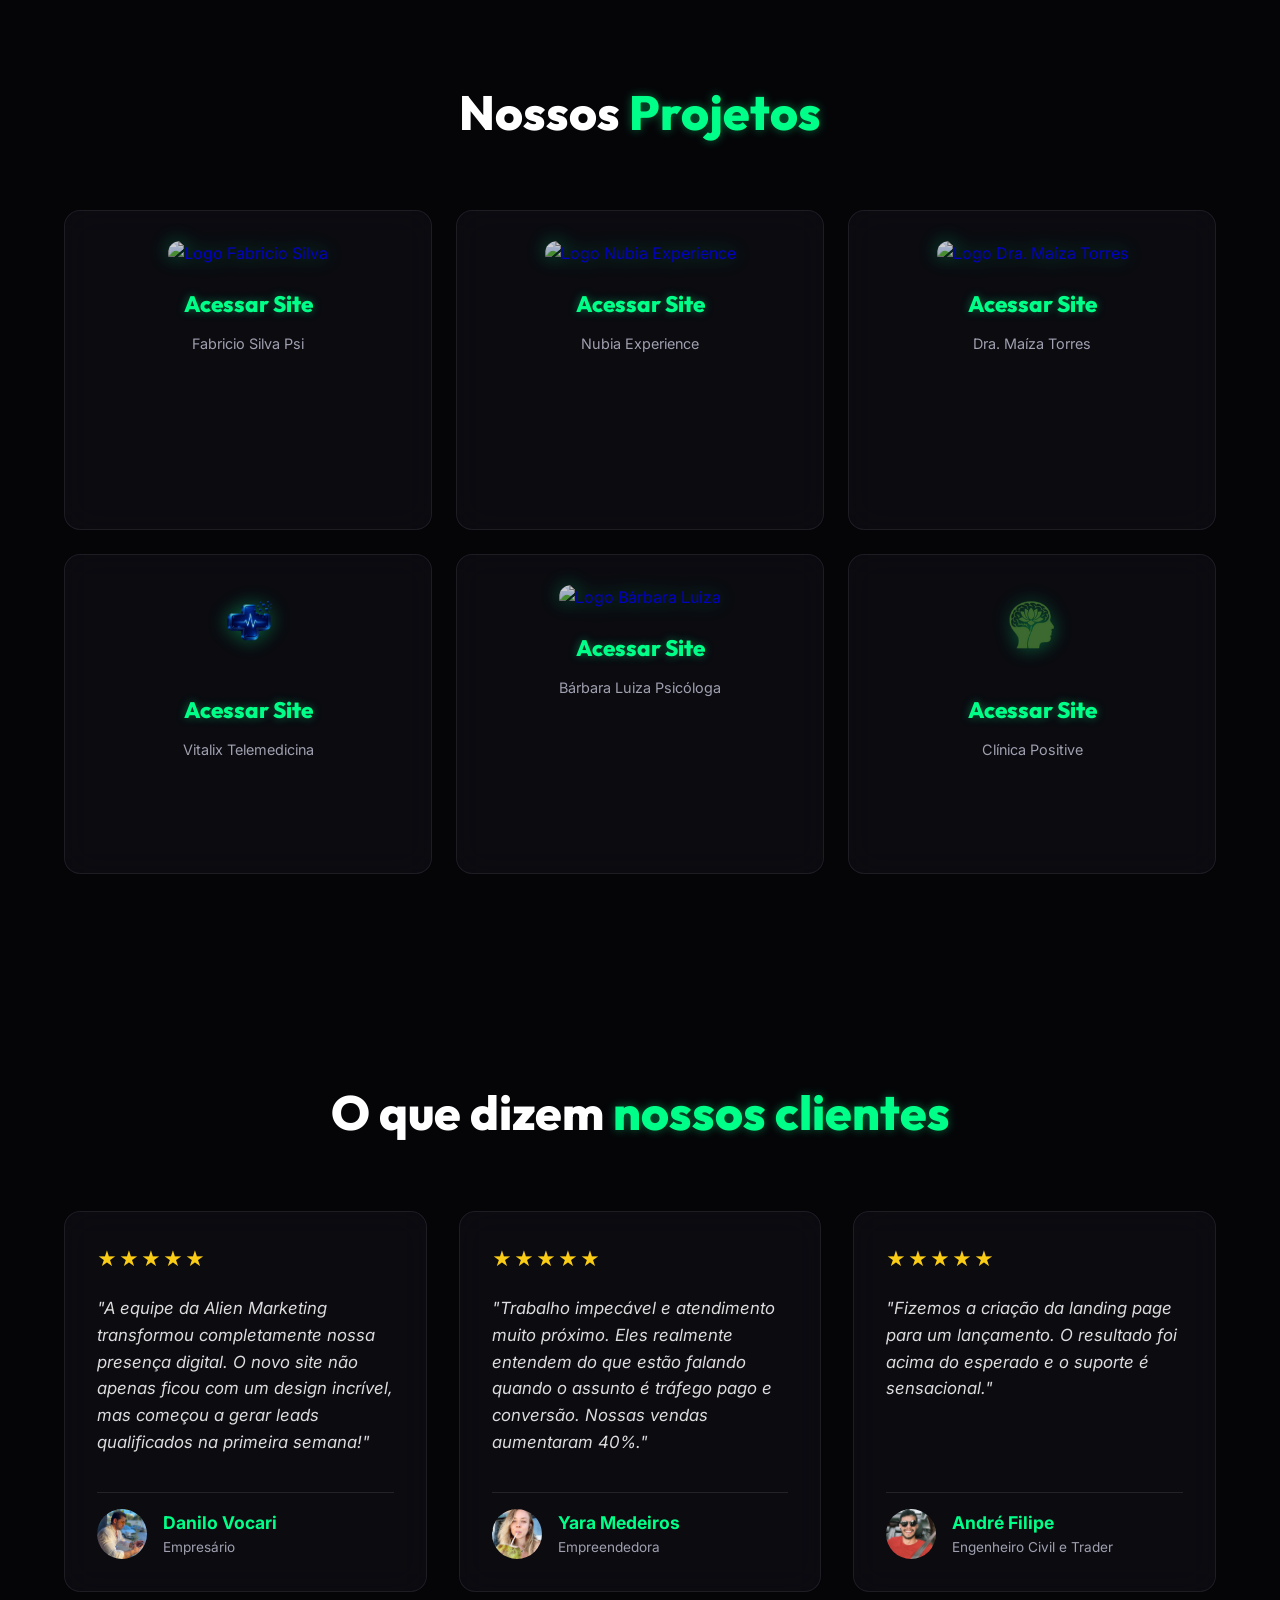
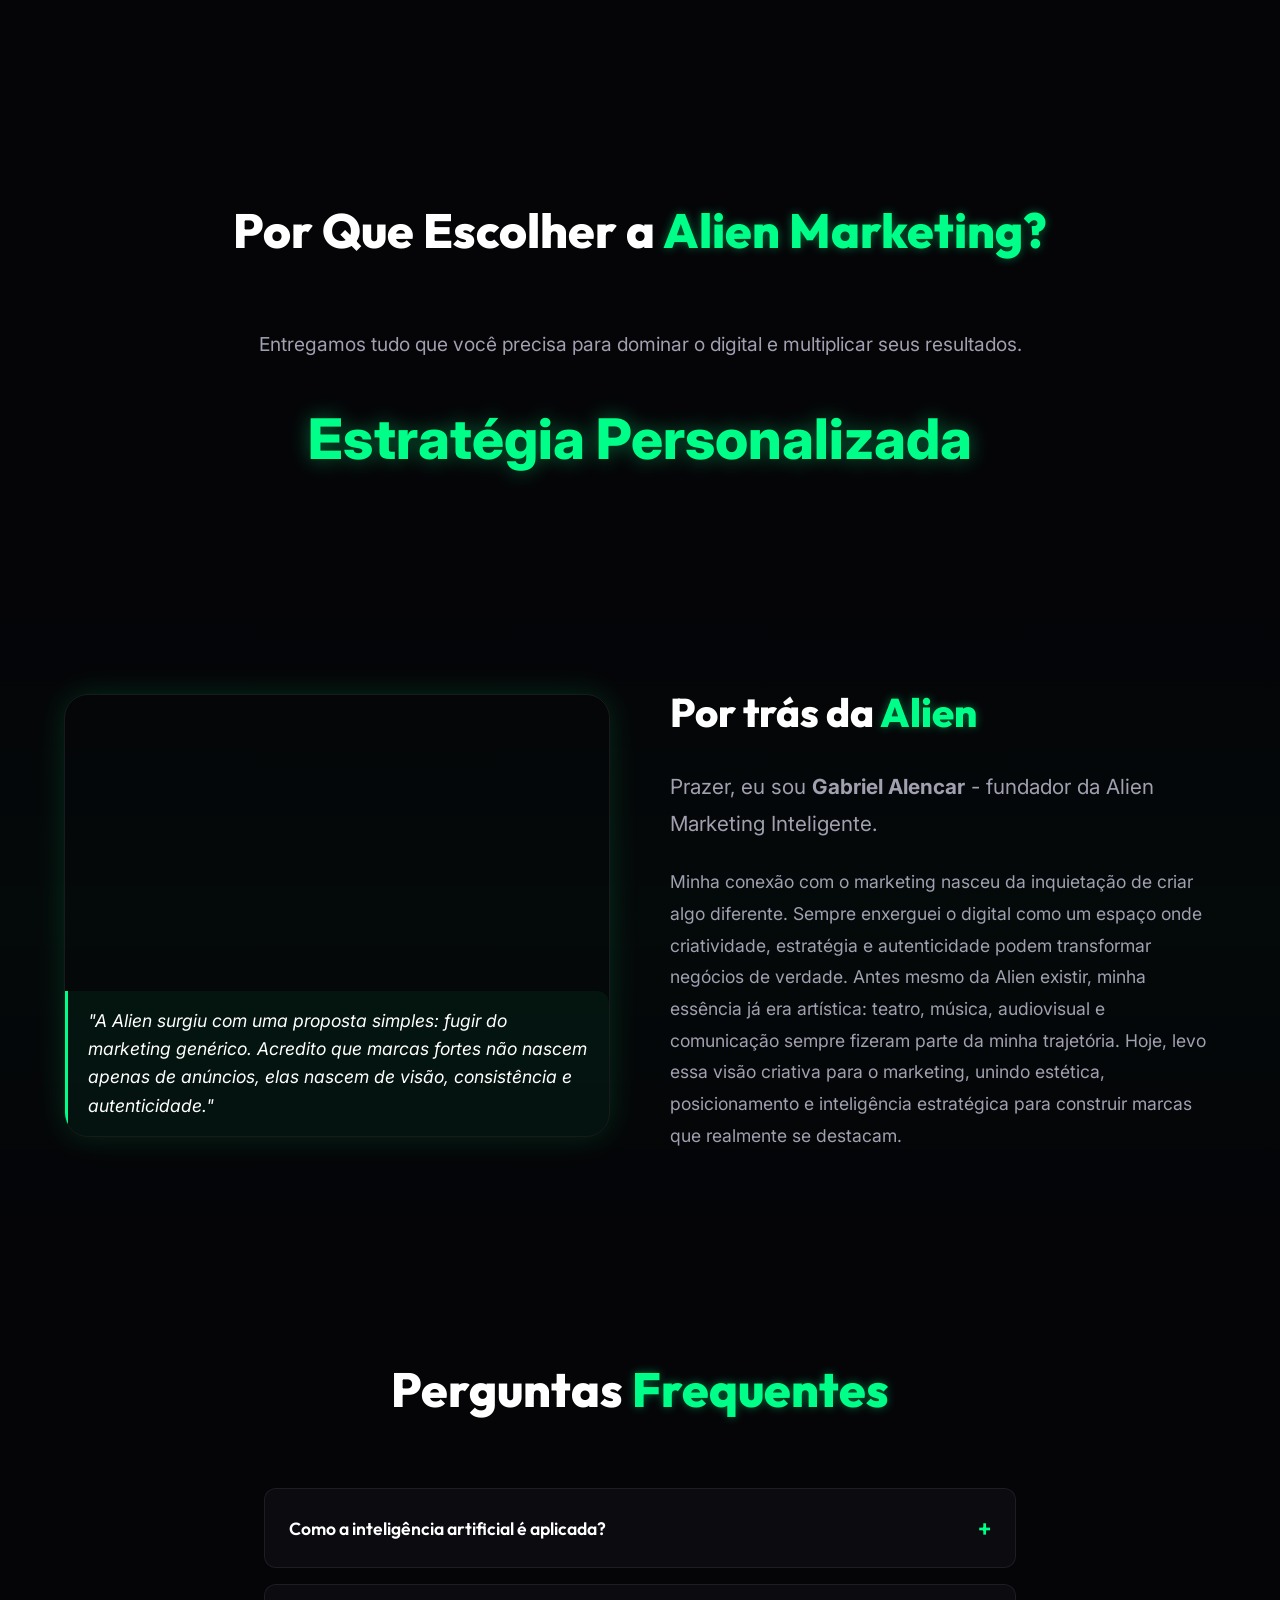
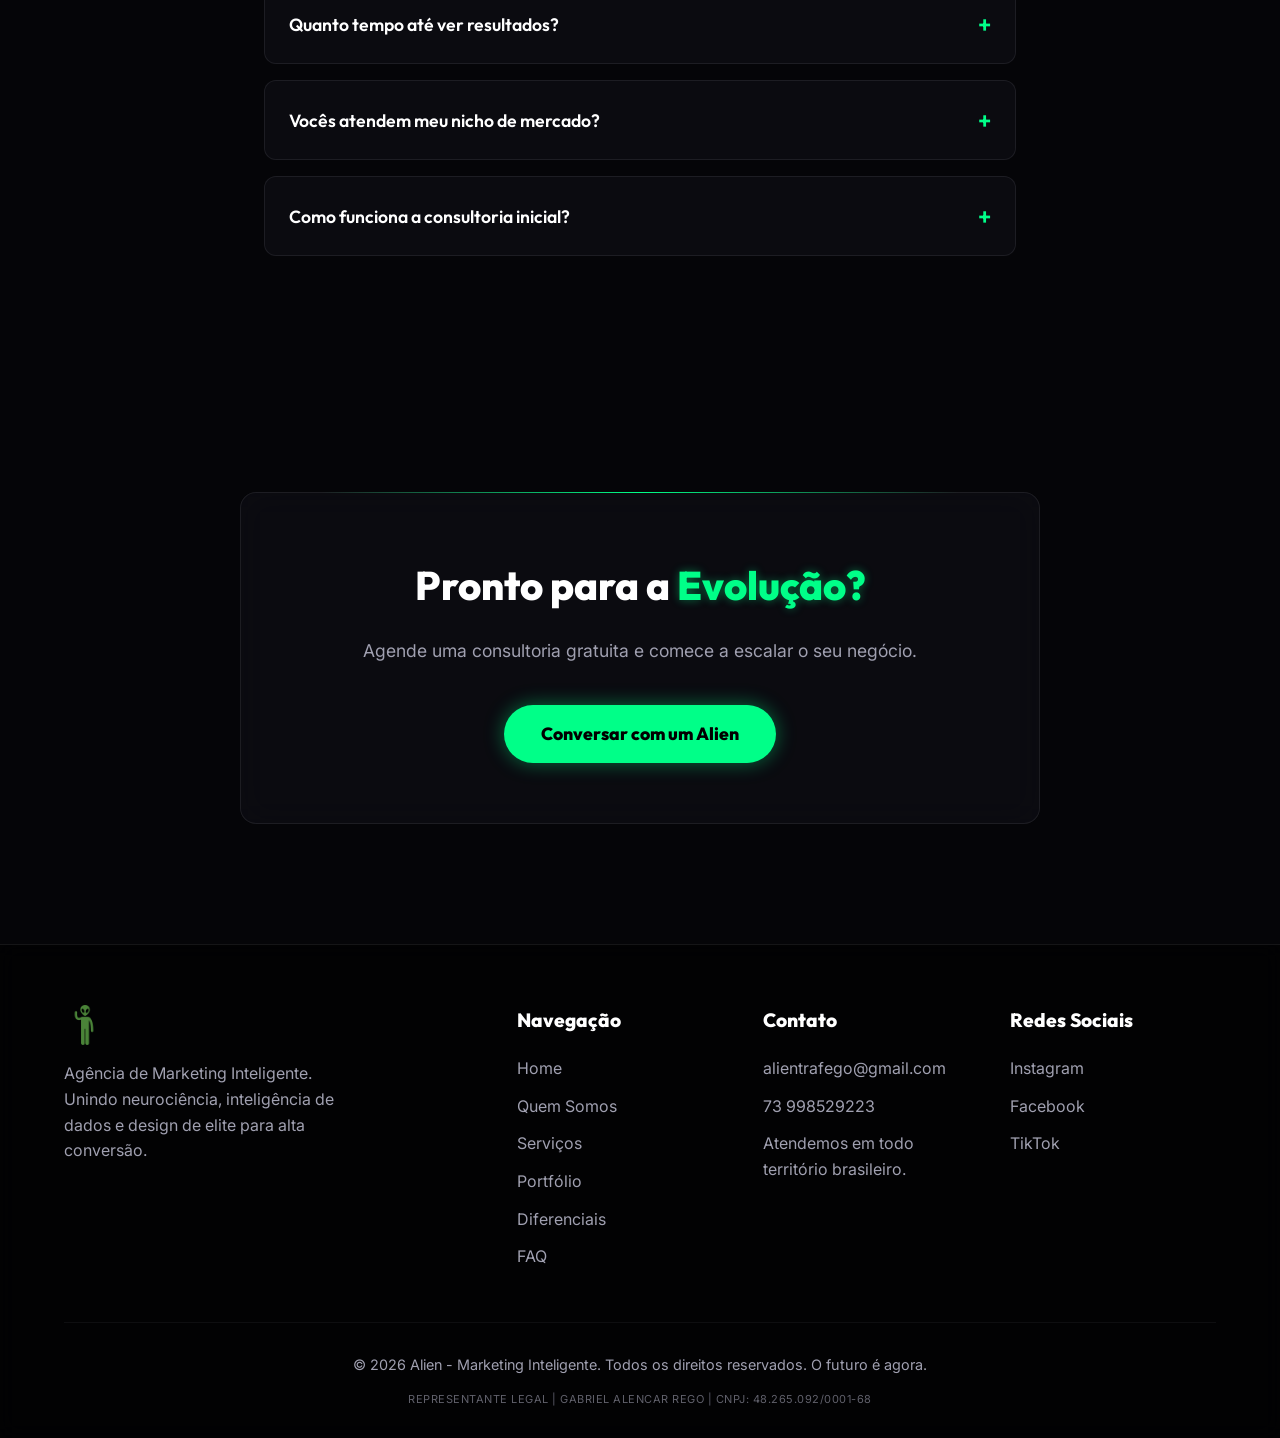
==== commit 86159c7f: "Add files via upload" ====
--- a/index.html
+++ b/index.html
@@ -1241,14 +1241,14 @@
                         <span>Vitalix Telemedicina</span>
                     </a>
 
-                    <a href="https://www.labahianitaitacare.com/" target="_blank" class="portfolio-card glass-panel" style="display: block; text-decoration: none;">
-                        <img src="assets/Logo sol s Fundo (svg).svg" alt="Logo La Bahianita" class="portfolio-alien-icon" style="border-radius: 12px; filter: drop-shadow(0 0 10px rgba(0, 255, 136, 0.5)); object-fit: contain;">
+                    <a href="https://barbaraluizapsi.com.br/" target="_blank" class="portfolio-card glass-panel" style="display: block; text-decoration: none;">
+                        <img src="assets/logo_barbara.svg" alt="Logo Bárbara Luiza" class="portfolio-alien-icon" style="border-radius: 12px; filter: drop-shadow(0 0 10px rgba(0, 255, 136, 0.5)); object-fit: contain;">
                         <h4 class="neon-text">Acessar Site</h4>
-                        <span>La Bahianita Itacaré</span>
+                        <span>Bárbara Luiza Psicóloga</span>
                     </a>
 
                     <a href="https://clinicapositive.alienmkt.com.br/" target="_blank" class="portfolio-card glass-panel" style="display: block; text-decoration: none;">
-                        <img src="assets/Logo_Clinica_Positive_Transparente.png" alt="Logo Clínica Positive" class="portfolio-alien-icon" style="border-radius: 12px; filter: drop-shadow(0 0 10px rgba(0, 255, 136, 0.5)); object-fit: contain;">
+                        <img src="assets/logo_positive.svg" alt="Logo Clínica Positive" class="portfolio-alien-icon" style="border-radius: 12px; filter: drop-shadow(0 0 10px rgba(0, 255, 136, 0.5)); object-fit: contain;">
                         <h4 class="neon-text">Acessar Site</h4>
                         <span>Clínica Positive</span>
                     </a>
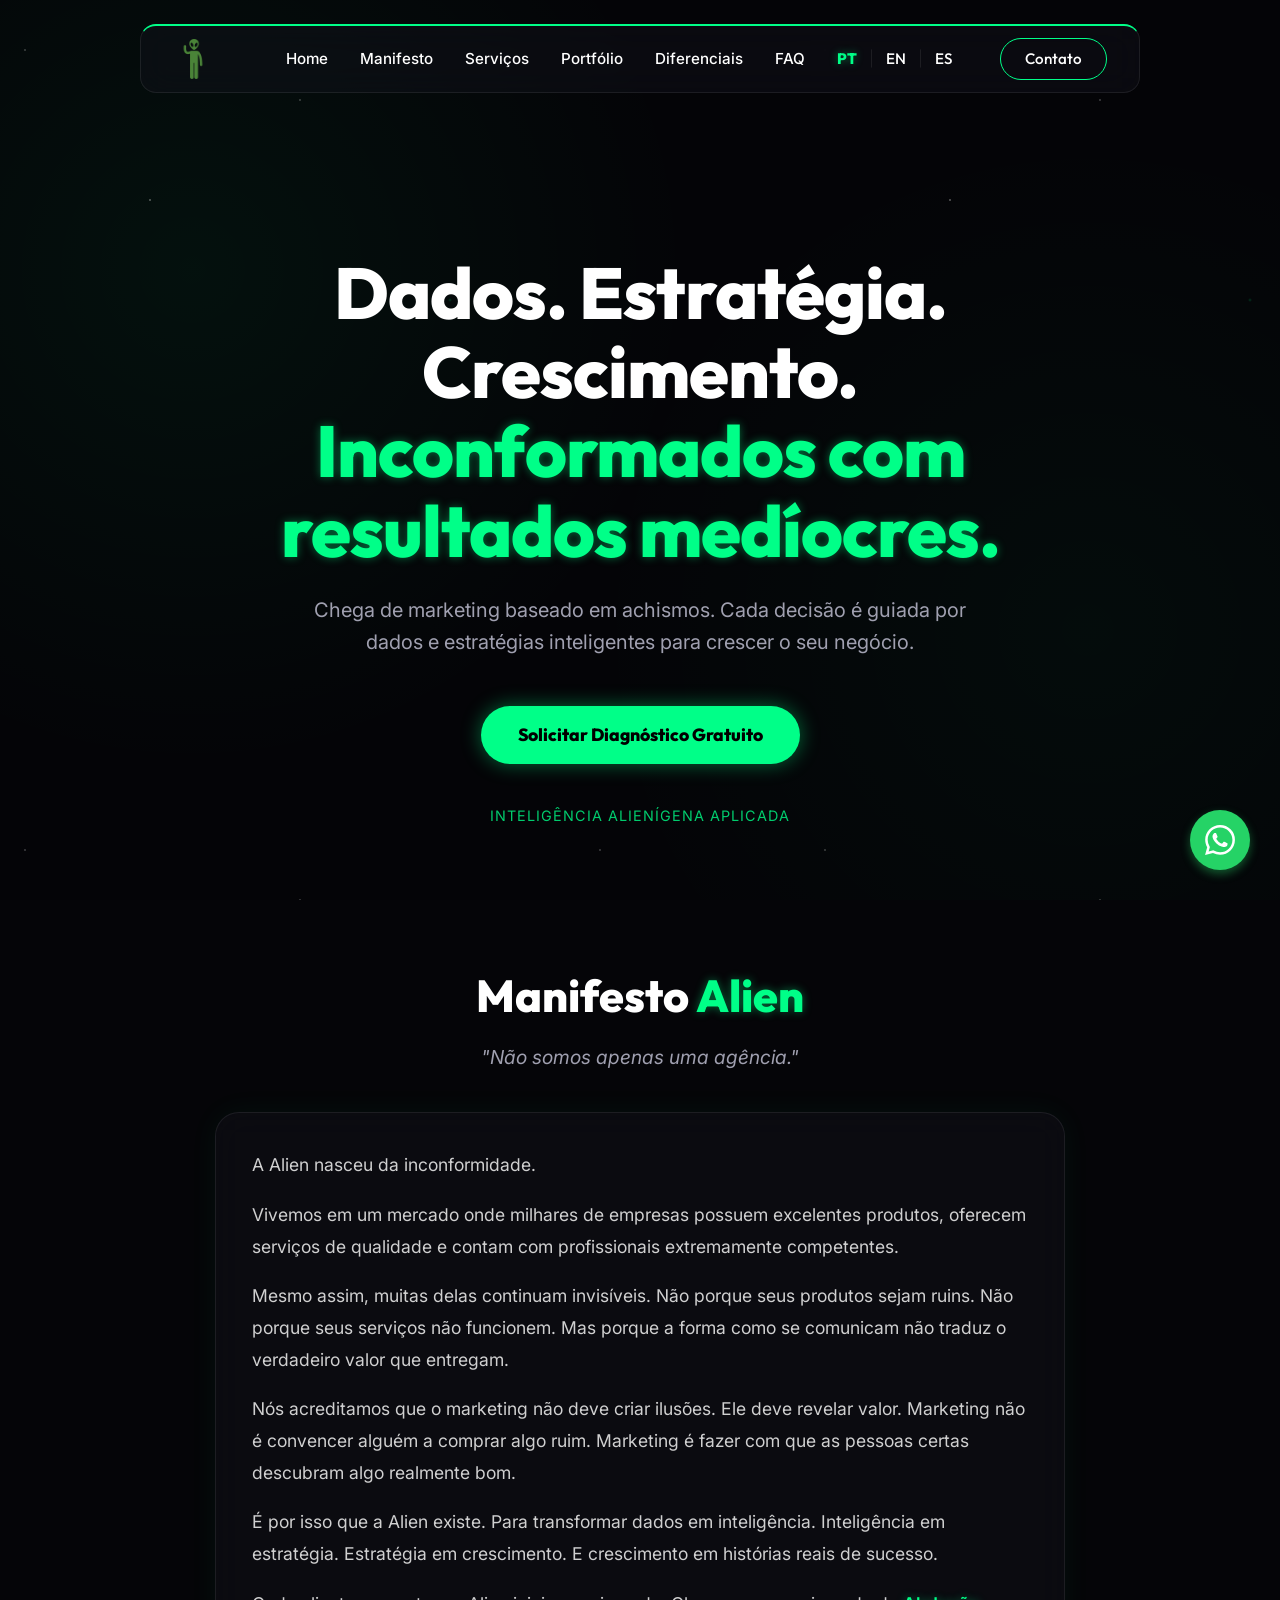
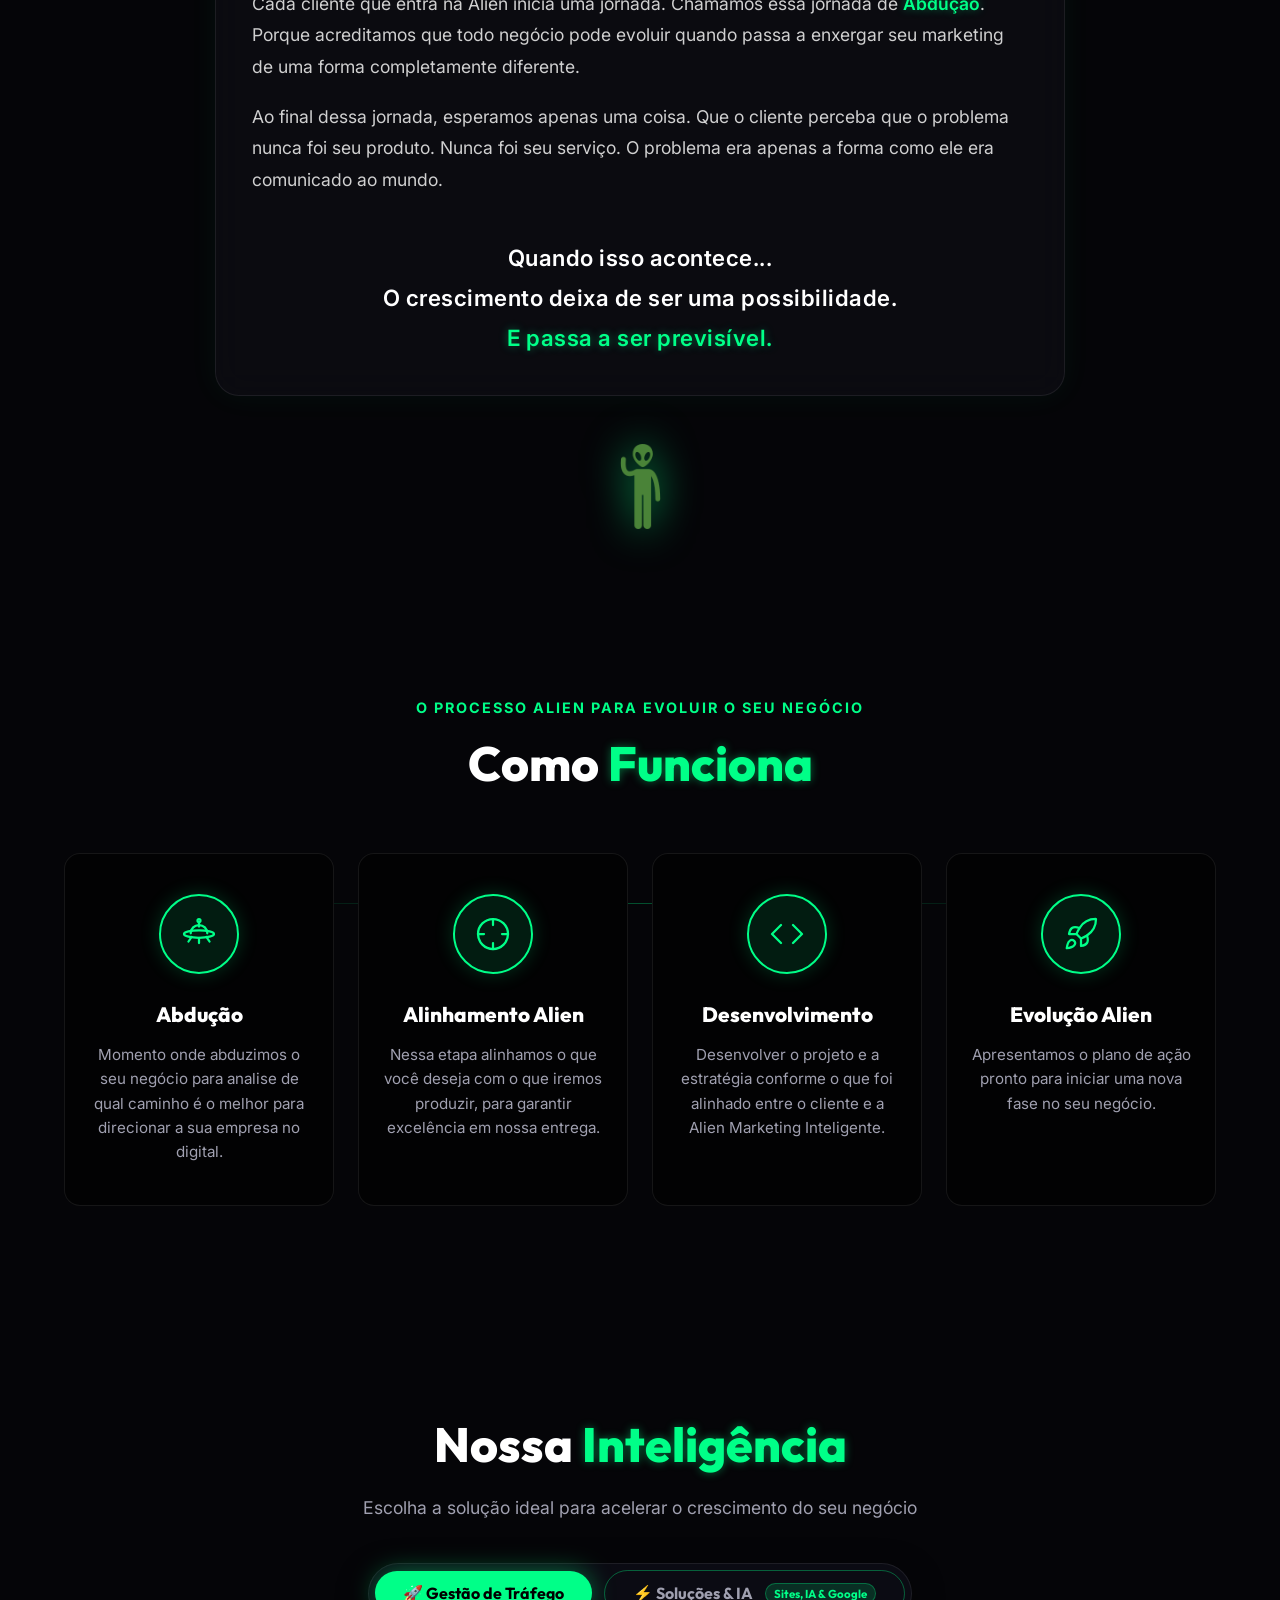
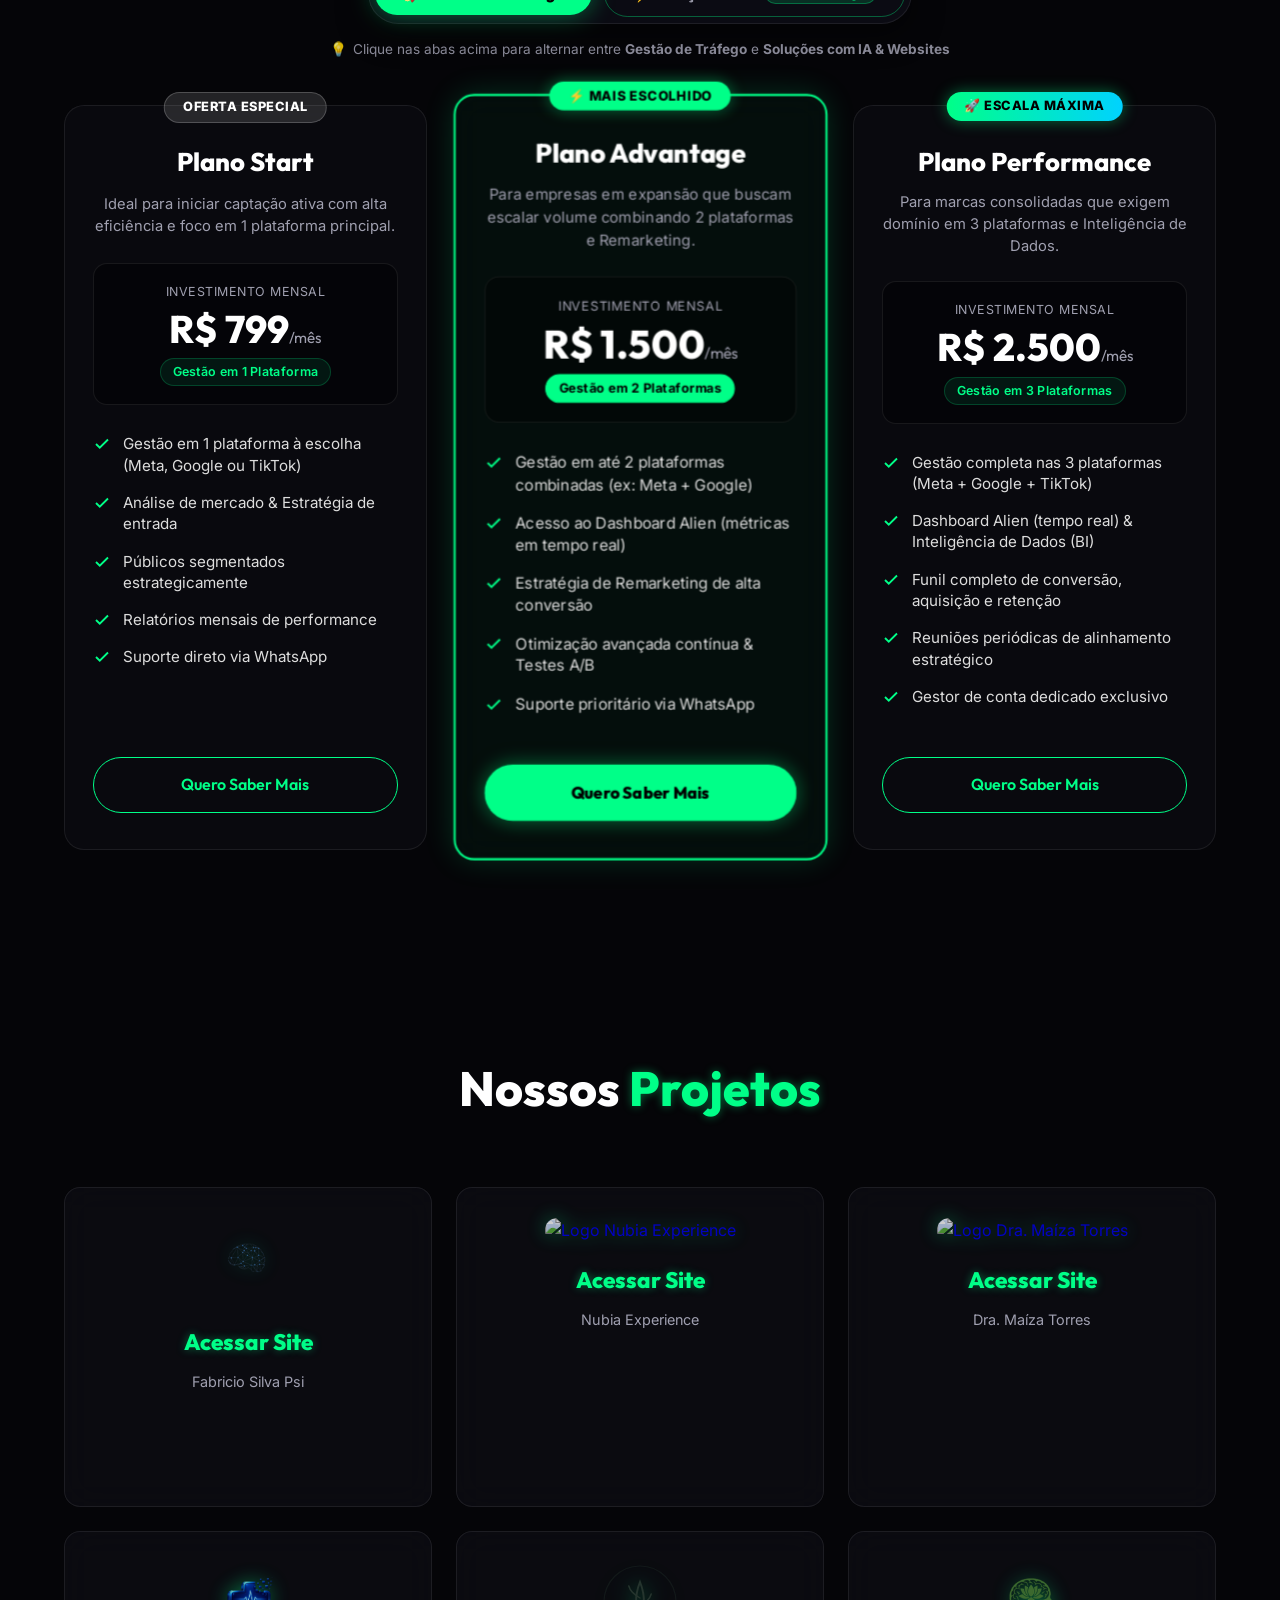
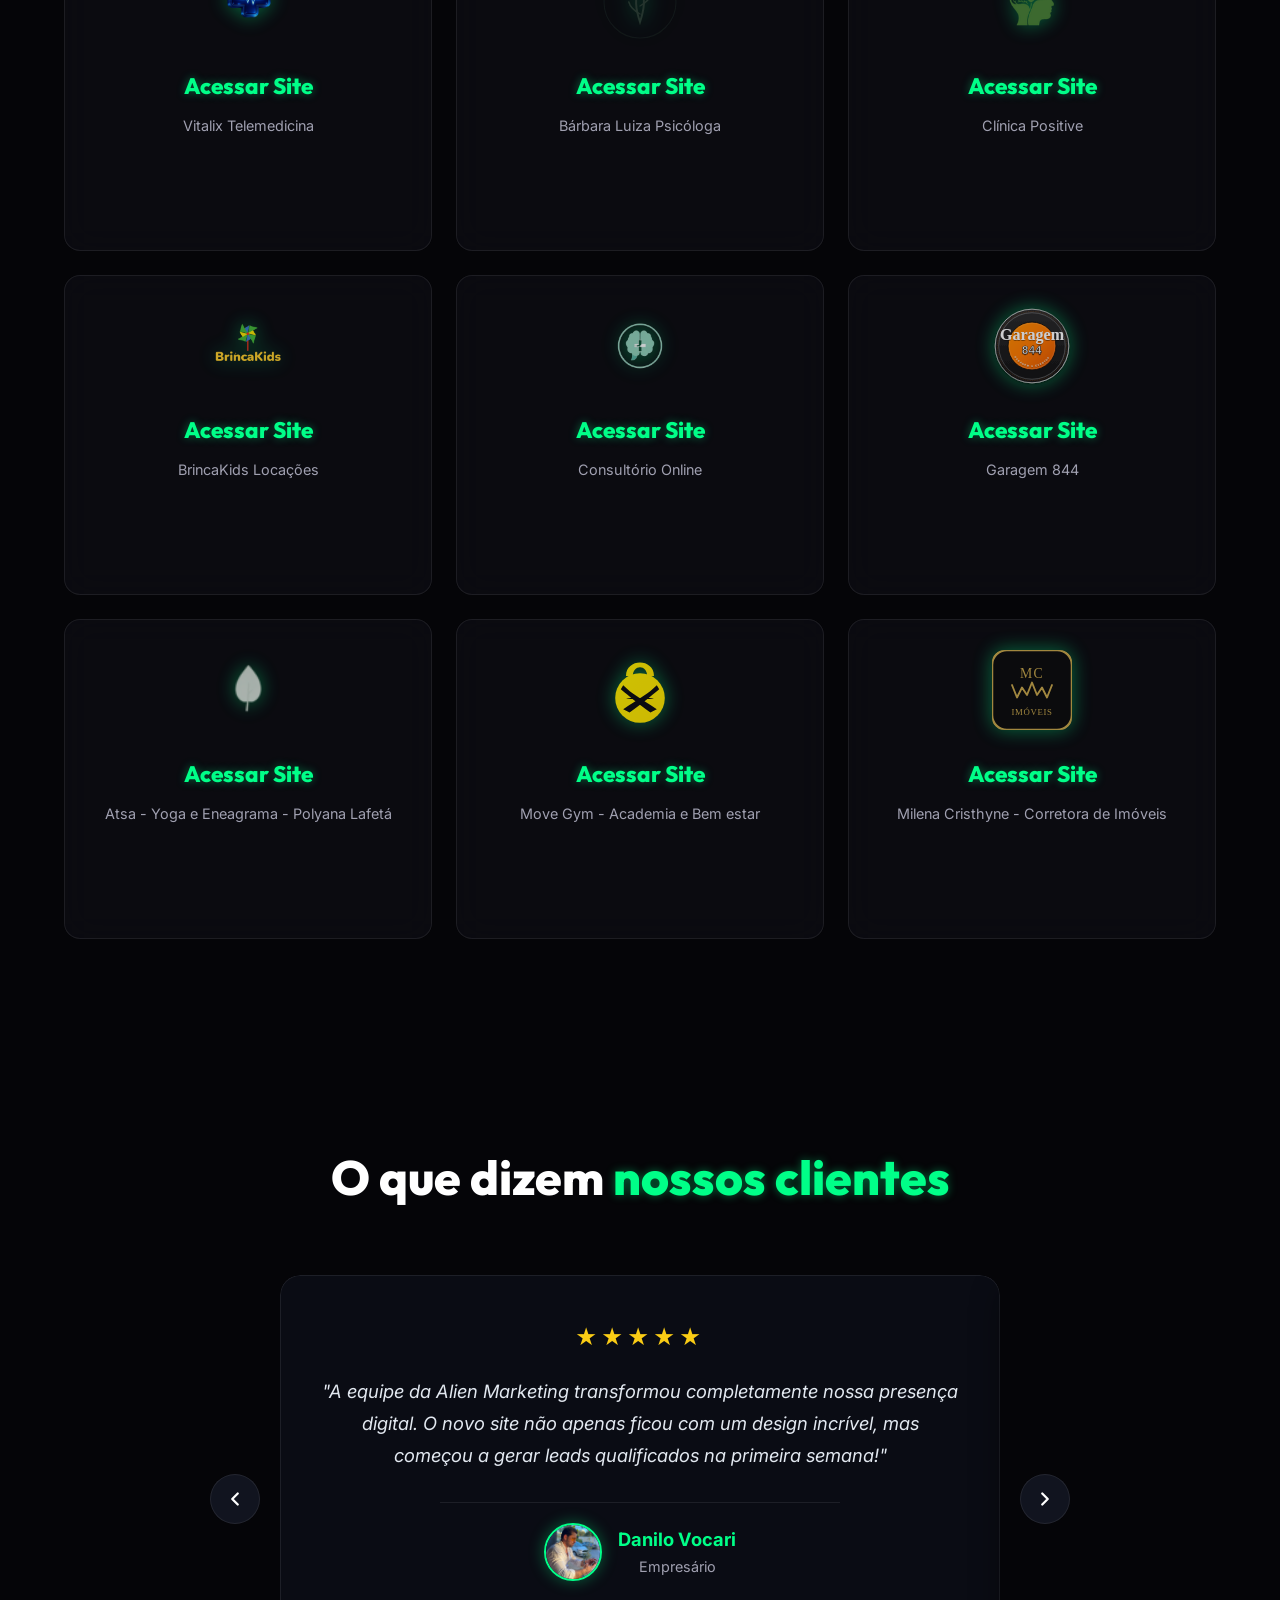
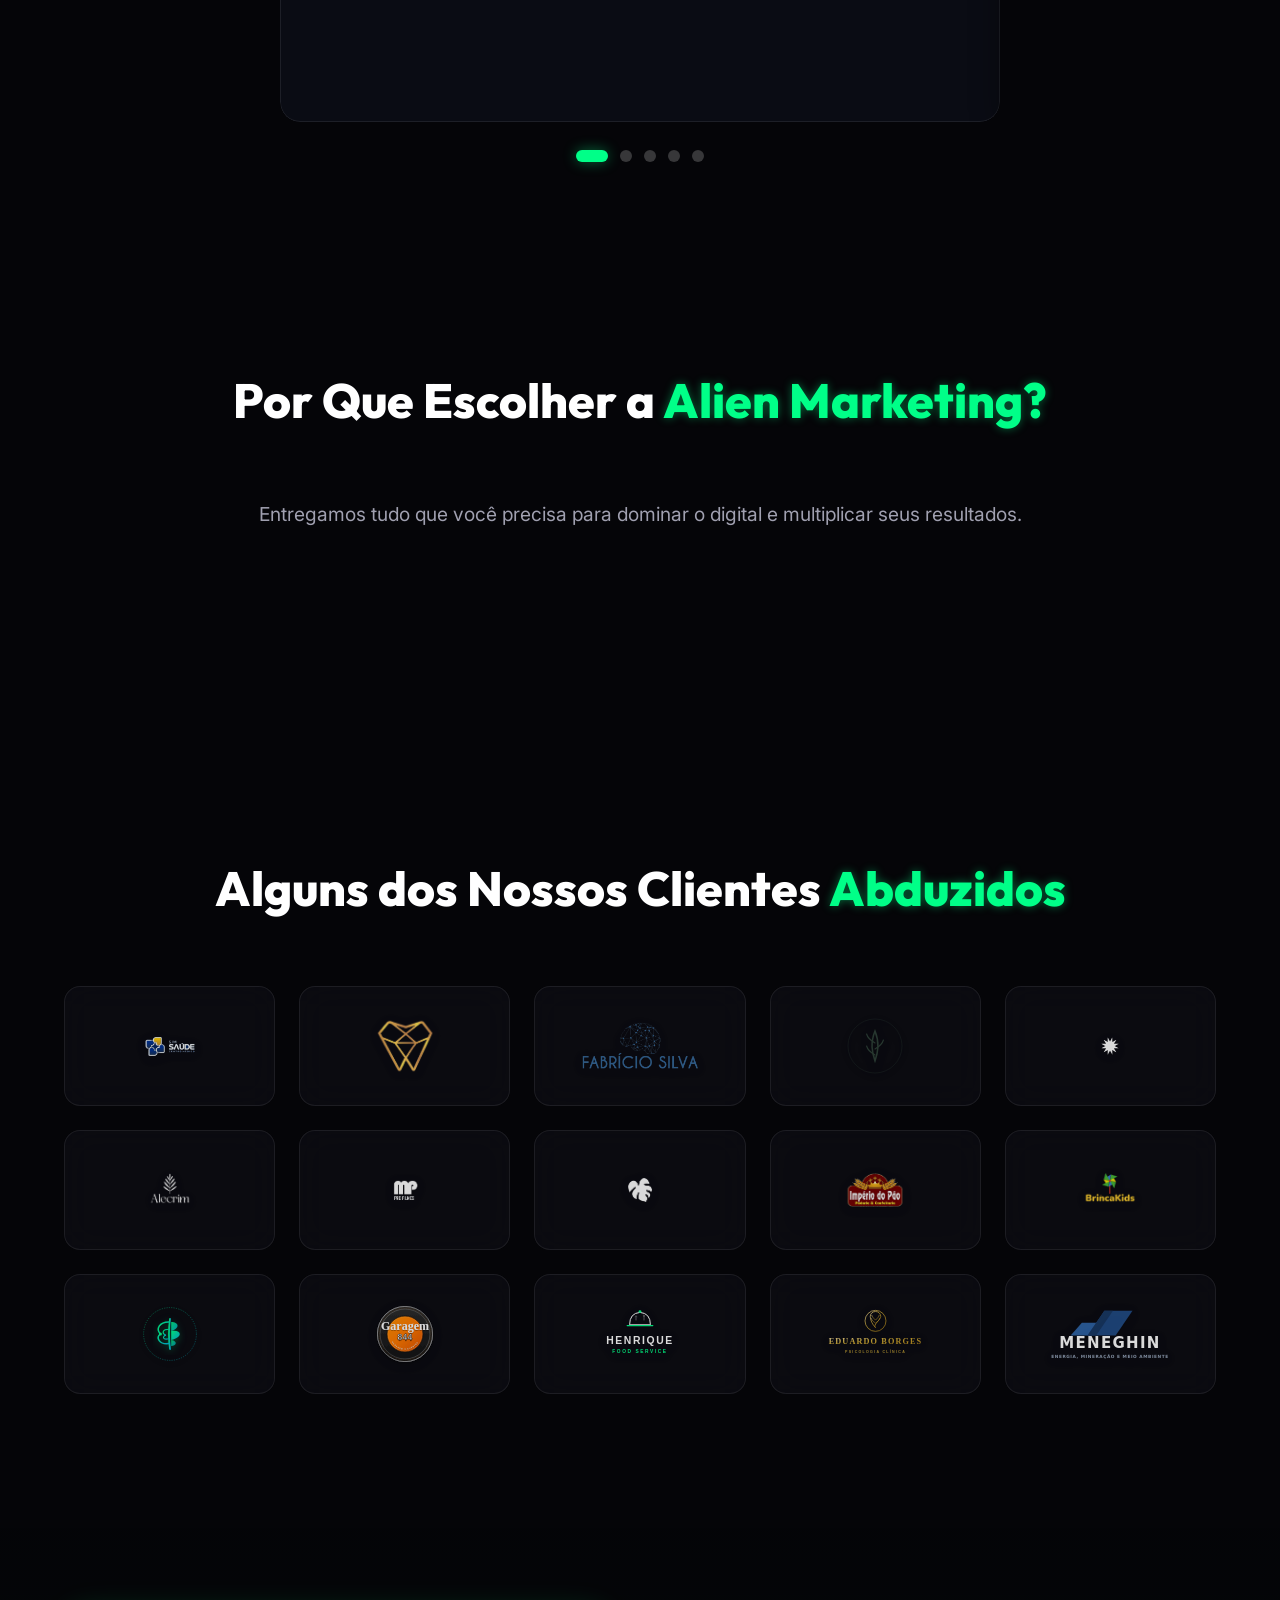
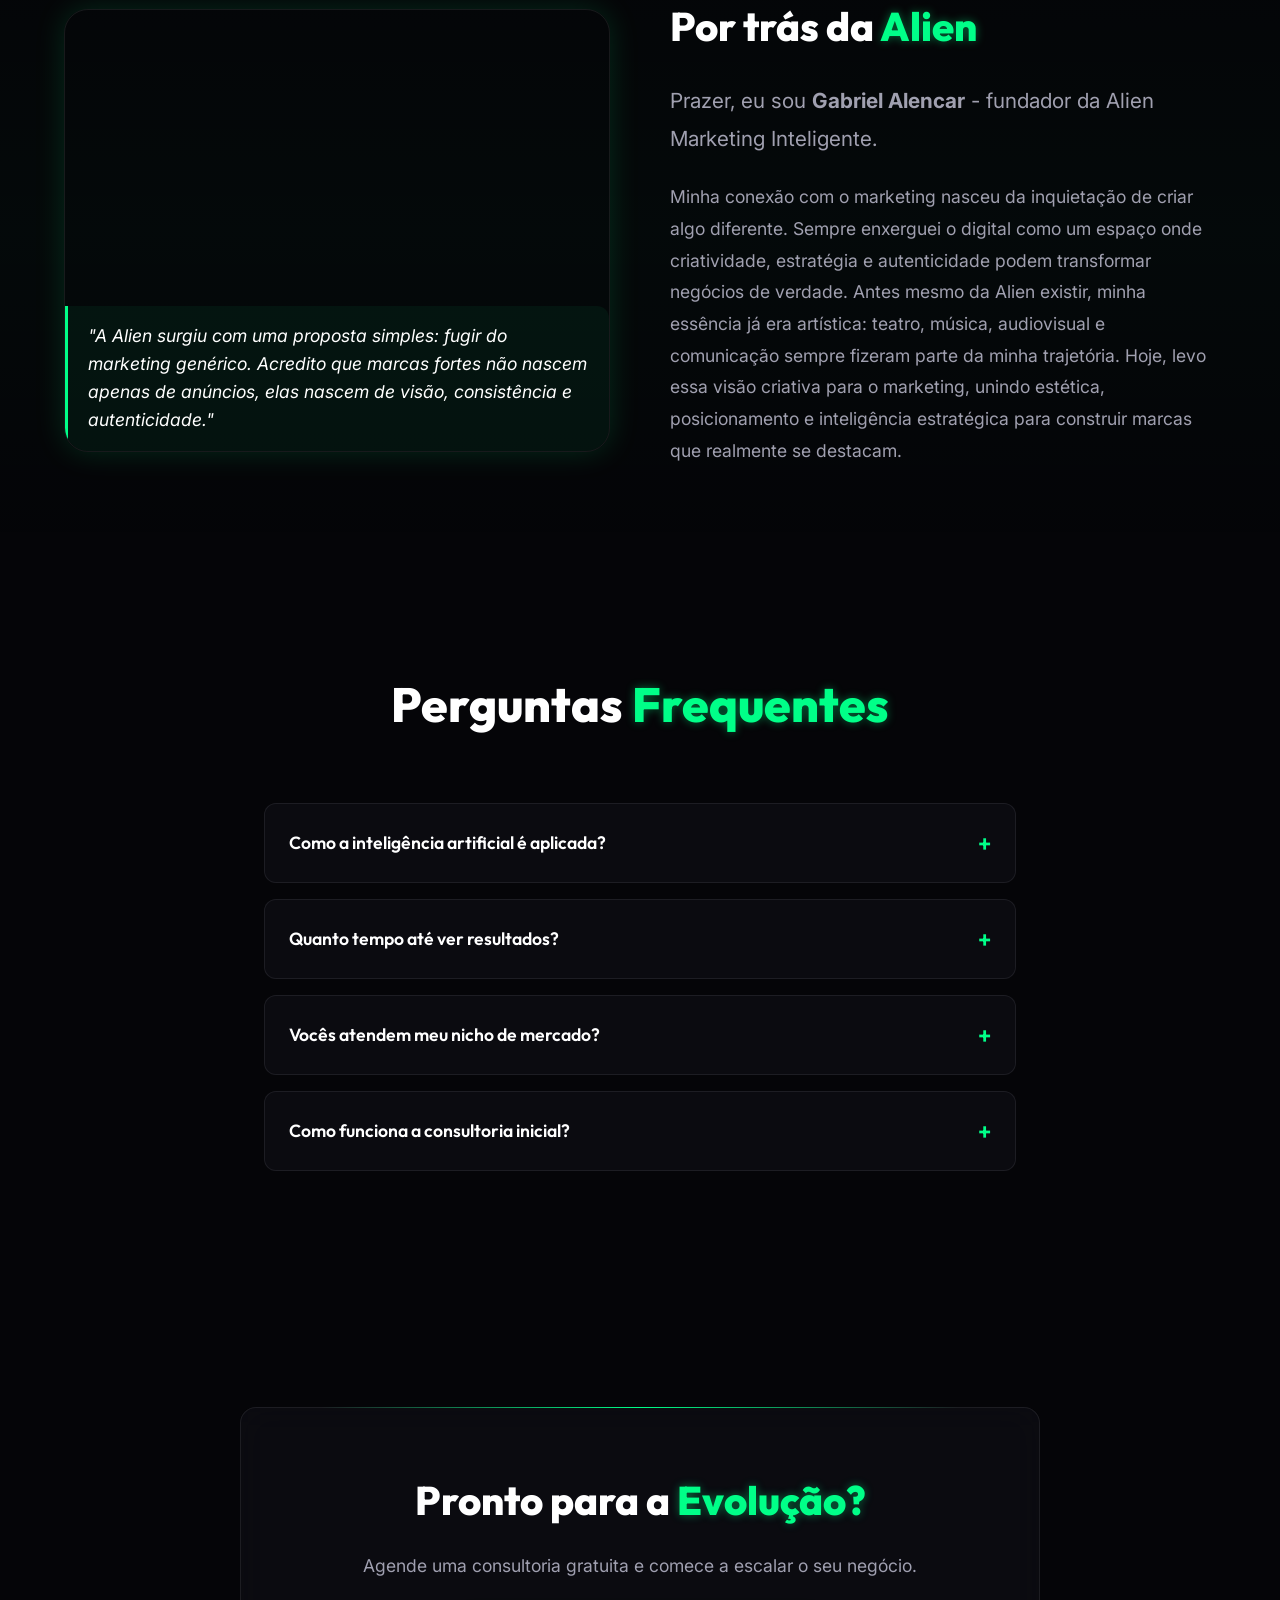
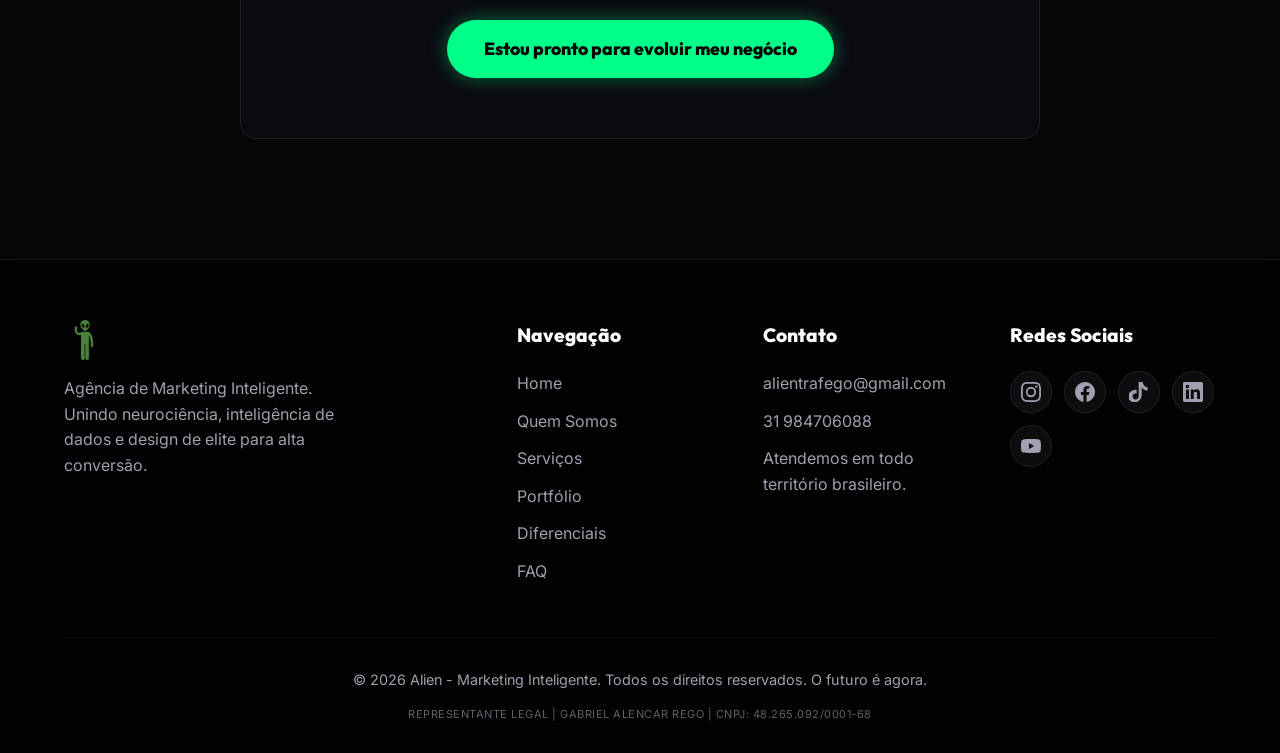
==== commit ba238536: "Site atualizado: versão mais recente (PT, EN e ES) com novos logos e depoimentos Arquivos da pasta l" ====
--- a/index.html
+++ b/index.html
@@ -570,15 +570,177 @@
         .step-title { font-size: 1.3rem; margin-bottom: 12px; color: var(--text-main); }
         .step-desc { color: var(--text-muted); font-size: 0.95rem; line-height: 1.6; }
 
-        .testimonials-section { padding: 100px 0; }
-        .testimonials-grid { display: grid; grid-template-columns: repeat(auto-fit, minmax(300px, 1fr)); gap: 32px; }
-        .testimonial-card { padding: 32px; display: flex; flex-direction: column; gap: 20px; }
-        .testimonial-stars { color: #facc15; font-size: 1.2rem; letter-spacing: 2px; }
-        .testimonial-text { font-style: italic; color: #ddd; font-size: 1.05rem; flex-grow: 1; line-height: 1.6; }
-        .testimonial-author { display: flex; align-items: center; gap: 16px; margin-top: 16px; border-top: 1px solid rgba(255, 255, 255, 0.1); padding-top: 16px; }
-        .testimonial-avatar { width: 50px; height: 50px; border-radius: 50%; background: #333; object-fit: cover; }
-        .testimonial-name { font-weight: bold; color: var(--neon-green); font-size: 1.1rem; }
-        .testimonial-role { font-size: 0.85rem; color: var(--text-muted); }
+        
+        /* =========================================
+           CARROSSEL DE DEPOIMENTOS (1 POR VEZ)
+           ========================================= */
+        .testimonials-section {
+            padding: 100px 0;
+            position: relative;
+        }
+        .testimonials-carousel-wrapper {
+            position: relative;
+            max-width: 860px;
+            margin: 0 auto;
+            display: flex;
+            align-items: center;
+            gap: 20px;
+        }
+        .testimonials-carousel {
+            overflow: hidden;
+            width: 100%;
+            border-radius: 20px;
+            position: relative;
+        }
+        .testimonials-track {
+            display: flex;
+            transition: transform 0.6s cubic-bezier(0.25, 1, 0.5, 1);
+            width: 100%;
+        }
+        .testimonial-card.carousel-slide {
+            min-width: 100%;
+            width: 100%;
+            flex-shrink: 0;
+            box-sizing: border-box;
+            padding: 44px 40px;
+            display: flex;
+            flex-direction: column;
+            align-items: center;
+            text-align: center;
+            gap: 20px;
+            border-radius: 20px;
+            background: rgba(15, 18, 28, 0.65);
+            border: 1px solid var(--glass-border);
+            box-shadow: 0 10px 30px rgba(0, 0, 0, 0.4);
+            transition: border-color 0.3s ease, box-shadow 0.3s ease;
+        }
+        .testimonial-card.carousel-slide:hover {
+            border-color: rgba(0, 255, 136, 0.3);
+            box-shadow: 0 10px 40px rgba(0, 255, 136, 0.08);
+        }
+        .testimonial-stars {
+            color: #facc15;
+            font-size: 1.35rem;
+            letter-spacing: 4px;
+        }
+        .testimonial-text {
+            font-style: italic;
+            color: #e2e8f0;
+            font-size: 1.15rem;
+            line-height: 1.75;
+            max-width: 720px;
+            margin: 0 auto;
+        }
+        .testimonial-author {
+            display: flex;
+            align-items: center;
+            justify-content: center;
+            gap: 16px;
+            margin-top: 10px;
+            border-top: 1px solid rgba(255, 255, 255, 0.08);
+            padding-top: 20px;
+            width: 100%;
+            max-width: 400px;
+        }
+        .testimonial-avatar {
+            width: 58px;
+            height: 58px;
+            border-radius: 50%;
+            border: 2px solid var(--neon-green);
+            object-fit: cover;
+            box-shadow: 0 0 15px rgba(0, 255, 136, 0.35);
+        }
+        .testimonial-name {
+            font-weight: 700;
+            color: var(--neon-green);
+            font-size: 1.15rem;
+        }
+        .testimonial-role {
+            font-size: 0.9rem;
+            color: var(--text-muted);
+        }
+        .carousel-nav-btn {
+            width: 50px;
+            height: 50px;
+            border-radius: 50%;
+            background: rgba(20, 24, 36, 0.85);
+            border: 1px solid var(--glass-border);
+            color: #fff;
+            display: flex;
+            align-items: center;
+            justify-content: center;
+            cursor: pointer;
+            transition: all 0.3s ease;
+            flex-shrink: 0;
+            backdrop-filter: blur(12px);
+            outline: none;
+            z-index: 10;
+            position: relative;
+            user-select: none;
+        }
+        .carousel-nav-btn svg {
+            width: 22px;
+            height: 22px;
+        }
+        .carousel-nav-btn:hover {
+            background: rgba(0, 255, 136, 0.15);
+            border-color: var(--neon-green);
+            color: var(--neon-green);
+            box-shadow: 0 0 20px rgba(0, 255, 136, 0.4);
+            transform: scale(1.1);
+        }
+        .carousel-dots {
+            display: flex;
+            justify-content: center;
+            align-items: center;
+            gap: 12px;
+            margin-top: 28px;
+            position: relative;
+            z-index: 10;
+        }
+        .carousel-dot {
+            width: 12px;
+            height: 12px;
+            border-radius: 50%;
+            background: rgba(255, 255, 255, 0.2);
+            border: none;
+            cursor: pointer;
+            transition: all 0.3s cubic-bezier(0.25, 1, 0.5, 1);
+            padding: 0;
+        }
+        .carousel-dot:hover {
+            background: rgba(0, 255, 136, 0.5);
+        }
+        .carousel-dot.active {
+            width: 32px;
+            border-radius: 6px;
+            background: var(--neon-green);
+            box-shadow: 0 0 14px var(--neon-green-glow);
+        }
+        @media (max-width: 768px) {
+            .testimonials-carousel-wrapper {
+                gap: 10px;
+            }
+            .carousel-nav-btn {
+                display: none;
+            }
+            .testimonial-card.carousel-slide {
+                padding: 30px 20px;
+                gap: 16px;
+            }
+            .testimonial-text {
+                font-size: 1rem;
+                line-height: 1.6;
+            }
+            .testimonial-avatar {
+                width: 48px;
+                height: 48px;
+            }
+            .testimonial-name {
+                font-size: 1.05rem;
+            }
+        }
+
 
         /* =========================================
            RESPONSIVIDADE (Mobile First adaptado)
@@ -591,6 +753,7 @@
             .steps-grid { grid-template-columns: 1fr; gap: 32px; }
             .founder-grid { grid-template-columns: 1fr; gap: 40px; text-align: center; }
             .founder-grid .founder-img-container { order: -1; }
+            
         }
 
         @media (max-width: 768px) {
@@ -670,6 +833,43 @@
                 text-align: center;
             }
             .about-stats { grid-template-columns: 1fr; }
+            
+        }
+
+        /* Language Switcher */
+        .lang-switcher {
+            display: flex;
+            gap: 12px;
+            align-items: center;
+            margin-right: 16px;
+        }
+        .lang-btn {
+            font-family: var(--font-heading);
+            font-size: 0.95rem;
+            font-weight: 600;
+            color: var(--text-muted);
+            transition: all 0.3s ease;
+            cursor: pointer;
+        }
+        .lang-btn.active {
+            color: var(--neon-green);
+            text-shadow: 0 0 8px var(--neon-green-glow);
+            font-weight: 800;
+        }
+        .lang-btn:hover {
+            color: var(--neon-green);
+        }
+        .lang-divider {
+            color: var(--glass-border);
+            font-size: 0.95rem;
+        }
+        @media (max-width: 768px) {
+            .lang-switcher {
+                margin: 20px 0;
+            }
+            .lang-btn {
+                font-size: 1.1rem;
+            }
         }
         /* =========================================
            PRICING TABLE (SERVIÇOS)
@@ -683,88 +883,293 @@
             margin: 0 auto;
         }
 
+        /* =========================================
+           PRICING REDESIGN (AGENCY LEVEL)
+           ========================================= */
+        .pricing-tabs-wrapper {
+            display: flex;
+            justify-content: center;
+            align-items: center;
+            gap: 12px;
+            margin: 0 auto 50px;
+            background: rgba(15, 15, 25, 0.7);
+            padding: 6px;
+            border-radius: 50px;
+            border: 1px solid var(--glass-border);
+            width: fit-content;
+            box-shadow: 0 10px 30px rgba(0, 0, 0, 0.5);
+            backdrop-filter: blur(12px);
+        }
+
+        .pricing-tab-btn {
+            background: transparent;
+            border: none;
+            color: var(--text-muted);
+            padding: 12px 28px;
+            border-radius: 50px;
+            font-family: var(--font-heading);
+            font-weight: 700;
+            font-size: 1rem;
+            cursor: pointer;
+            transition: all 0.3s cubic-bezier(0.4, 0, 0.2, 1);
+            display: flex;
+            align-items: center;
+            gap: 8px;
+        }
+
+        .pricing-tab-btn.active {
+            background: var(--neon-green);
+            color: #000;
+            box-shadow: 0 0 25px var(--neon-green-glow);
+        }
+
+        .pricing-tab-btn:hover:not(.active) {
+            color: var(--text-main);
+            background: rgba(255, 255, 255, 0.05);
+        }
+
+        /* Subtle pulse to draw attention to non-active tab */
+        .pricing-tab-btn:not(.active).highlight-pulse {
+            border: 1px solid rgba(0, 255, 136, 0.35);
+            animation: subtleTabGlow 2.8s infinite ease-in-out;
+        }
+
+        @keyframes subtleTabGlow {
+            0%, 100% {
+                border-color: rgba(0, 255, 136, 0.25);
+                box-shadow: 0 0 5px rgba(0, 255, 136, 0.1);
+            }
+            50% {
+                border-color: rgba(0, 255, 136, 0.85);
+                box-shadow: 0 0 18px rgba(0, 255, 136, 0.4);
+                color: #ffffff;
+            }
+        }
+
+        .tab-mini-badge {
+            font-size: 0.72rem;
+            background: rgba(0, 255, 136, 0.15);
+            color: var(--neon-green);
+            padding: 2px 8px;
+            border-radius: 12px;
+            border: 1px solid rgba(0, 255, 136, 0.3);
+            margin-left: 4px;
+            font-weight: 700;
+            white-space: nowrap;
+            transition: all 0.3s ease;
+        }
+
+        .pricing-tab-btn.active .tab-mini-badge {
+            background: rgba(0, 0, 0, 0.2);
+            color: #000;
+            border-color: rgba(0, 0, 0, 0.3);
+        }
+
+        .pricing-tabs-hint {
+            text-align: center;
+            font-size: 0.85rem;
+            color: var(--text-muted);
+            margin-top: -35px;
+            margin-bottom: 45px;
+            display: flex;
+            align-items: center;
+            justify-content: center;
+            gap: 6px;
+            opacity: 0.85;
+        }
+
+        .pricing-tab-content {
+            display: none;
+            opacity: 0;
+            transform: translateY(15px);
+            transition: opacity 0.4s ease, transform 0.4s ease;
+        }
+
+        .pricing-tab-content.active {
+            display: block;
+            opacity: 1;
+            transform: translateY(0);
+        }
+
+        .pricing-grid {
+            display: grid;
+            grid-template-columns: repeat(auto-fit, minmax(300px, 1fr));
+            gap: 32px;
+            align-items: stretch;
+            max-width: 1200px;
+            margin: 0 auto;
+        }
+
         .pricing-card {
             display: flex;
             flex-direction: column;
-            padding: 32px;
-            border-radius: 16px;
+            padding: 36px 28px;
+            border-radius: 20px;
             position: relative;
-            background: rgba(10, 10, 15, 0.6);
+            background: rgba(12, 12, 18, 0.7);
             border: 1px solid var(--glass-border);
-            transition: transform 0.3s ease, box-shadow 0.3s ease;
+            backdrop-filter: blur(16px);
+            transition: transform 0.3s cubic-bezier(0.4, 0, 0.2, 1), box-shadow 0.3s ease, border-color 0.3s ease;
         }
 
         .pricing-card:hover {
-            transform: translateY(-5px);
-            box-shadow: 0 10px 30px var(--neon-green-glow);
-            border-color: var(--neon-green);
+            transform: translateY(-8px);
+            box-shadow: 0 15px 40px rgba(0, 255, 136, 0.15);
+            border-color: rgba(0, 255, 136, 0.4);
         }
 
         .pricing-card.popular {
-            border: 1px solid var(--neon-green);
-            background: rgba(0, 255, 136, 0.05);
-            box-shadow: 0 0 20px rgba(0, 255, 136, 0.1);
-            transform: scale(1.05);
+            border: 2px solid var(--neon-green);
+            background: rgba(0, 255, 136, 0.04);
+            box-shadow: 0 0 30px rgba(0, 255, 136, 0.18);
+            transform: scale(1.03);
             z-index: 2;
+        }
+
+        .pricing-card.popular:hover {
+            transform: scale(1.05) translateY(-6px);
+            box-shadow: 0 0 45px rgba(0, 255, 136, 0.35);
         }
 
         .popular-badge {
             position: absolute;
-            top: -12px;
+            top: -14px;
             left: 50%;
             transform: translateX(-50%);
             background: var(--neon-green);
             color: #000;
             font-size: 0.8rem;
-            font-weight: bold;
-            padding: 4px 16px;
-            border-radius: 20px;
-        }
-
-        .pricing-icon {
+            font-weight: 800;
+            padding: 4px 18px;
+            border-radius: 50px;
+            text-transform: uppercase;
+            letter-spacing: 0.5px;
+            white-space: nowrap;
+            box-shadow: 0 0 15px var(--neon-green-glow);
+        }
+
+        .offer-badge {
+            background: rgba(255, 255, 255, 0.12) !important;
+            color: var(--text-main) !important;
+            border: 1px solid rgba(255, 255, 255, 0.2);
+            box-shadow: none !important;
+        }
+
+        .scale-badge {
+            background: linear-gradient(90deg, #00ff88, #00d2ff) !important;
+            color: #000 !important;
+        }
+
+        .pricing-icon-wrapper {
+            display: flex;
+            gap: 12px;
+            margin-bottom: 20px;
+            justify-content: center;
+            align-items: center;
+        }
+
+        .pricing-icon-wrapper img {
+            width: 26px;
+            height: 26px;
+            filter: brightness(0) saturate(100%) invert(64%) sepia(85%) saturate(2222%) hue-rotate(107deg) brightness(102%) contrast(106%);
+            transition: transform 0.3s ease;
+        }
+
+        .pricing-card:hover .pricing-icon-wrapper img {
+            transform: scale(1.15);
+        }
+
+        .pricing-single-icon {
+            display: flex;
+            justify-content: center;
+            align-items: center;
+            width: 54px;
+            height: 54px;
+            border-radius: 14px;
+            background: rgba(0, 255, 136, 0.08);
+            border: 1px solid rgba(0, 255, 136, 0.2);
             color: var(--neon-green);
-            margin-bottom: 16px;
+            margin: 0 auto 20px;
+        }
+
+        .pricing-single-icon svg {
+            width: 28px;
+            height: 28px;
+            stroke: var(--neon-green);
         }
 
         .pricing-title {
-            font-size: 1.5rem;
+            font-size: 1.6rem;
             margin-bottom: 8px;
-            font-weight: 600;
+            font-weight: 800;
+            text-align: center;
+            font-family: var(--font-heading);
         }
         
         .pricing-subtitle {
-            font-size: 0.9rem;
+            font-size: 0.92rem;
             color: var(--text-muted);
             margin-bottom: 24px;
-            min-height: 40px;
-        }
-
-        .pricing-price {
-            margin-bottom: 8px;
-            display: flex;
-            align-items: baseline;
-            gap: 8px;
-        }
-
-        .pricing-price s {
+            text-align: center;
+            min-height: 48px;
+            line-height: 1.5;
+            display: flex;
+            align-items: center;
+            justify-content: center;
+        }
+
+        .pricing-price-box {
+            background: rgba(0, 0, 0, 0.4);
+            border: 1px solid rgba(255, 255, 255, 0.08);
+            border-radius: 14px;
+            padding: 18px 16px;
+            margin-bottom: 28px;
+            text-align: center;
+            display: flex;
+            flex-direction: column;
+            align-items: center;
+            justify-content: center;
+            gap: 6px;
+        }
+
+        .price-label {
+            font-size: 0.78rem;
             color: var(--text-muted);
-            font-size: 1.1rem;
-        }
-
-        .pricing-price .value {
-            font-size: 2.5rem;
+            text-transform: uppercase;
+            letter-spacing: 0.5px;
+        }
+
+        .price-val {
+            font-size: 2.4rem;
+            font-weight: 800;
+            color: var(--text-main);
+            font-family: var(--font-heading);
+            line-height: 1.1;
+        }
+
+        .price-period {
+            font-size: 0.95rem;
+            font-weight: normal;
+            color: var(--text-muted);
+        }
+
+        .price-tag {
+            font-size: 0.78rem;
             color: var(--neon-green);
-            font-weight: 800;
-        }
-
-        .pricing-promo-text {
-            font-size: 0.8rem;
-            color: var(--neon-green);
-            background: rgba(0, 255, 136, 0.1);
-            padding: 4px 8px;
-            border-radius: 4px;
-            display: inline-block;
-            margin-bottom: 24px;
+            font-weight: 600;
+            background: rgba(0, 255, 136, 0.08);
+            border: 1px solid rgba(0, 255, 136, 0.2);
+            padding: 3px 12px;
+            border-radius: 20px;
+            margin-top: 2px;
+            letter-spacing: 0.3px;
+        }
+
+        .price-tag.highlight {
+            color: #000;
+            background: var(--neon-green);
+            border-color: var(--neon-green);
+            font-weight: 700;
         }
 
         .pricing-features {
@@ -779,7 +1184,8 @@
             gap: 12px;
             margin-bottom: 16px;
             font-size: 0.95rem;
-            color: #ccc;
+            color: #ddd;
+            line-height: 1.4;
         }
 
         .pricing-features li svg {
@@ -794,48 +1200,26 @@
             text-align: center;
             width: 100%;
             margin-top: auto;
-        }
-
-        .pricing-accordion {
-            width: 100%;
-            margin-bottom: 24px;
-        }
-        .pricing-accordion summary {
-            cursor: pointer;
-            color: var(--neon-green);
-            font-weight: 600;
-            list-style: none;
-            display: flex;
-            align-items: center;
-            justify-content: center;
-            gap: 8px;
-            padding: 12px;
-            border: 1px solid rgba(0, 255, 136, 0.3);
-            border-radius: 8px;
-            background: rgba(0, 255, 136, 0.05);
-            transition: all 0.3s ease;
-        }
-        .pricing-accordion summary:hover {
-            background: rgba(0, 255, 136, 0.1);
-        }
-        .pricing-accordion summary::-webkit-details-marker {
-            display: none;
-        }
-        .pricing-accordion summary::after {
-            content: '▼';
-            font-size: 0.8rem;
-            transition: transform 0.3s ease;
-        }
-        .pricing-accordion[open] summary::after {
-            transform: rotate(180deg);
-        }
-        .accordion-content {
-            padding-top: 16px;
-            animation: accordionFade 0.4s ease forwards;
-        }
-        @keyframes accordionFade {
-            from { opacity: 0; transform: translateY(-10px); }
-            to { opacity: 1; transform: translateY(0); }
+            padding: 14px 24px;
+            font-size: 1rem;
+        }
+
+        @media (max-width: 900px) {
+            .pricing-card.popular {
+                transform: scale(1);
+            }
+            .pricing-grid {
+                grid-template-columns: 1fr;
+            }
+            .pricing-tabs-wrapper {
+                width: 100%;
+                flex-direction: column;
+                border-radius: 20px;
+            }
+            .pricing-tab-btn {
+                width: 100%;
+                justify-content: center;
+            }
         }
 
         /* =========================================
@@ -926,7 +1310,215 @@
             }
             .ghost-text { font-size: 2rem; }
         }
+
+        /* =========================================
+           NOVAS REDES SOCIAIS E CLIENTES
+           ========================================= */
+        .footer-social-icons {
+            display: flex;
+            gap: 12px;
+            margin-top: 15px;
+            flex-wrap: wrap;
+        }
+        .social-btn {
+            display: flex;
+            align-items: center;
+            justify-content: center;
+            width: 42px;
+            height: 42px;
+            border-radius: 50%;
+            background: rgba(255, 255, 255, 0.05);
+            border: 1px solid rgba(255, 255, 255, 0.08);
+            transition: all 0.3s cubic-bezier(0.4, 0, 0.2, 1);
+            color: var(--text-muted);
+        }
+        .social-btn .icon-svg {
+            width: 20px;
+            height: 20px;
+            fill: currentColor;
+            transition: fill 0.3s ease;
+        }
+        .social-btn:hover {
+            transform: translateY(-3px);
+            background: rgba(255, 255, 255, 0.1);
+            border-color: rgba(255, 255, 255, 0.2);
+        }
+        .social-btn[title="Instagram"]:hover {
+            color: #e1306c;
+            box-shadow: 0 0 15px rgba(225, 48, 108, 0.4);
+            border-color: rgba(225, 48, 108, 0.4);
+        }
+        .social-btn[title="Facebook"]:hover {
+            color: #1877f2;
+            box-shadow: 0 0 15px rgba(24, 119, 242, 0.4);
+            border-color: rgba(24, 119, 242, 0.4);
+        }
+        .social-btn[title="TikTok"]:hover {
+            color: #fff;
+            box-shadow: 0 0 15px rgba(255, 255, 255, 0.4);
+            border-color: rgba(255, 255, 255, 0.4);
+        }
+        .social-btn[title="LinkedIn"]:hover {
+            color: #0a66c2;
+            box-shadow: 0 0 15px rgba(10, 102, 194, 0.4);
+            border-color: rgba(10, 102, 194, 0.4);
+        }
+        .social-btn[title="YouTube"]:hover {
+            color: #ff0000;
+            box-shadow: 0 0 15px rgba(255, 0, 0, 0.4);
+            border-color: rgba(255, 0, 0, 0.4);
+        }
+        @media (max-width: 768px) {
+            .footer-social-icons {
+                justify-content: center;
+            }
+        }
+
+        /* Seção Clientes Abduzidos */
+        .clients-section {
+            padding: 100px 0;
+            position: relative;
+        }
+        .clients-grid {
+            display: grid;
+            grid-template-columns: repeat(auto-fit, minmax(180px, 1fr));
+            gap: 24px;
+            justify-content: center;
+            align-items: center;
+        }
+        .client-card {
+            height: 120px;
+            display: flex;
+            align-items: center;
+            justify-content: center;
+            padding: 20px;
+            transition: all 0.4s cubic-bezier(0.165, 0.84, 0.44, 1);
+            cursor: pointer;
+            border: 1px solid var(--glass-border);
+            border-radius: 16px;
+        }
+        .client-card img {
+            max-height: 60px;
+            max-width: 100%;
+            object-fit: contain;
+            filter: opacity(85%) drop-shadow(0 2px 4px rgba(0,0,0,0.3));
+            transition: all 0.4s cubic-bezier(0.165, 0.84, 0.44, 1);
+        }
+        .client-card img.logo-lighten {
+            filter: brightness(0) invert(1) opacity(85%) drop-shadow(0 2px 4px rgba(0,0,0,0.3));
+        }
+        .client-card:hover {
+            transform: translateY(-8px) scale(1.05);
+            border-color: rgba(0, 255, 136, 0.5);
+            box-shadow: 0 15px 35px rgba(0, 255, 136, 0.25);
+            background: rgba(20, 20, 30, 0.6);
+        }
+        .client-card:hover img {
+            filter: opacity(100%) drop-shadow(0 0 10px rgba(0, 255, 136, 0.85));
+        }
+        .client-card:hover img.logo-lighten {
+            filter: brightness(0) invert(1) opacity(100%) drop-shadow(0 0 10px rgba(0, 255, 136, 0.85));
+        }
+    
+        /* =========================================
+           MANIFESTO ALIEN (COM RECOLHIMENTO MOBILE)
+           ========================================= */
+        .manifesto-card {
+            text-align: left;
+            font-size: 1.1rem;
+            line-height: 1.8;
+            color: #d0d0d0;
+            display: flex;
+            flex-direction: column;
+            gap: 18px;
+            background: rgba(20, 20, 30, 0.4);
+            backdrop-filter: blur(16px);
+            padding: 36px;
+            border-radius: 24px;
+            border: 1px solid var(--glass-border);
+            box-shadow: 0 0 30px rgba(0, 255, 136, 0.05);
+            position: relative;
+            transition: max-height 0.5s ease-in-out;
+        }
+
+        .manifesto-fade {
+            display: none;
+        }
+
+        .manifesto-toggle-btn {
+            display: none;
+        }
+
+        @media (max-width: 768px) {
+            .manifesto-card {
+                padding: 24px 20px;
+                font-size: 1rem;
+                line-height: 1.7;
+            }
+            
+            .manifesto-card.collapsed {
+                max-height: 280px;
+                overflow: hidden;
+            }
+            
+            .manifesto-card.collapsed .manifesto-fade {
+                display: block;
+                position: absolute;
+                bottom: 0;
+                left: 0;
+                right: 0;
+                height: 140px;
+                background: linear-gradient(to bottom, rgba(5, 5, 8, 0), rgba(5, 5, 8, 0.9) 70%, rgba(5, 5, 8, 1) 100%);
+                pointer-events: none;
+                border-radius: 0 0 24px 24px;
+            }
+            
+            .manifesto-toggle-btn {
+                display: inline-flex;
+                align-items: center;
+                justify-content: center;
+                gap: 8px;
+                margin-top: 24px;
+                padding: 12px 26px;
+                font-size: 0.95rem;
+                cursor: pointer;
+                background: rgba(0, 255, 136, 0.08);
+                border: 1px solid var(--neon-green);
+                color: var(--neon-green);
+                border-radius: 50px;
+                transition: all 0.3s ease;
+                font-family: var(--font-heading);
+                font-weight: 600;
+                box-shadow: 0 0 15px rgba(0, 255, 136, 0.15);
+            }
+            
+            .manifesto-toggle-btn:hover {
+                background: var(--neon-green);
+                color: #000;
+                box-shadow: 0 0 25px rgba(0, 255, 136, 0.5);
+            }
+            
+            .manifesto-toggle-btn svg {
+                width: 18px;
+                height: 18px;
+                transition: transform 0.3s ease;
+            }
+
+            .manifesto-toggle-btn.expanded svg {
+                transform: rotate(180deg);
+            }
+        }
+
     </style>
+    <!-- Google tag (gtag.js) -->
+    <script async src="https://www.googletagmanager.com/gtag/js?id=G-V5734NJZ1D"></script>
+    <script>
+      window.dataLayer = window.dataLayer || [];
+      function gtag(){dataLayer.push(arguments);}
+      gtag('js', new Date());
+
+      gtag('config', 'G-V5734NJZ1D');
+    </script>
     <!-- Meta Pixel Code -->
     <script>
     !function(f,b,e,v,n,t,s)
@@ -967,11 +1559,18 @@
         </button>
         <nav class="alien-nav">
             <a href="#hero">Home</a>
-            <a href="#sobre">Quem Somos</a>
+            <a href="#manifesto">Manifesto</a>
             <a href="#servicos">Serviços</a>
             <a href="#portfolio">Portfólio</a>
             <a href="#diferenciais">Diferenciais</a>
             <a href="#faq">FAQ</a>
+            <div class="lang-switcher">
+                <a href="index.html" class="lang-btn active">PT</a>
+                <span class="lang-divider">|</span>
+                <a href="index-en.html" class="lang-btn">EN</a>
+                <span class="lang-divider">|</span>
+                <a href="index-es.html" class="lang-btn">ES</a>
+            </div>
             <a href="#contato" class="btn-outline" style="padding: 8px 24px;">Contato</a>
         </nav>
     </header>
@@ -981,35 +1580,57 @@
         <!-- INÍCIO: HERO SECTION -->
         <section id="hero" class="hero-section">
             <div class="container hero-content">
-                <h1 class="hero-title">Pare de Gastar com Marketing do Passado.<br><span class="neon-text">Invista no Futuro do seu Negócio.</span></h1>
-                <p class="hero-subtitle">Unimos inteligência de dados e design de alto impacto para construir ecossistemas de vendas que trabalham continuamente pela expansão da sua marca.</p>
+                <h1 class="hero-title">Dados. Estratégia. Crescimento.<br><span class="neon-text">Inconformados com resultados medíocres.</span></h1>
+                <p class="hero-subtitle">Chega de marketing baseado em achismos. Cada decisão é guiada por dados e estratégias inteligentes para crescer o seu negócio.</p>
                 
-                <a href="#contato" class="btn-neon">Explore o Futuro</a>
+                <a href="https://wa.me/5531984706088?text=Solicitar%20Diagn%C3%B3stico%20Gratuito" target="_blank" class="btn-neon">Solicitar Diagnóstico Gratuito</a>
                 
                 <p class="hero-mechanism">Inteligência Alienígena Aplicada</p>
             </div>
         </section>
         <!-- FIM: HERO SECTION -->
 
-        <!-- INÍCIO: QUEM SOMOS -->
-        <section id="sobre" class="about-section">
+        <!-- INÍCIO: MANIFESTO ALIEN (SUBSTITUI QUEM SOMOS) -->
+        <section id="manifesto" class="about-section" style="padding-top: 60px; padding-bottom: 60px;">
             <div class="container">
-                <div class="about-grid">
-                    <div class="about-text">
-                        <h2>Quem <span class="neon-text">Somos</span></h2>
-                        <p>A <strong>Alien Marketing Inteligente</strong> nasceu da paixão por transformar negócios através do digital. Combinamos criatividade, tecnologia e estratégia para criar experiências que realmente convertem.</p>
-                        <p>Nossa especialidade é desenvolver sites profissionais modernos e gerenciar campanhas de tráfego pago inteligente para elevar o nível do seu negócio, posicionando a sua marca no digital e escalando o seu faturamento atual.</p>
-                        <p>Cada projeto é único e merece uma estratégia exclusiva. É assim que entregamos resultados consistentes para nossos clientes.</p>
-                    </div>
-                    <div class="about-video-container" style="border-radius: 24px; overflow: hidden; border: 1px solid var(--glass-border); box-shadow: 0 0 30px rgba(0, 255, 136, 0.1);">
-                        <video autoplay loop muted playsinline style="width: 100%; height: 100%; object-fit: cover; display: block;">
-                            <source src="assets/Video_Alien_4.mp4" type="video/mp4">
-                        </video>
+                <div style="max-width: 850px; margin: 0 auto; text-align: center;">
+                    <h2 style="font-size: 2.8rem; margin-bottom: 10px;">Manifesto <span class="neon-text">Alien</span></h2>
+                    <p style="font-size: 1.2rem; font-style: italic; color: var(--text-muted); margin-bottom: 40px;">"Não somos apenas uma agência."</p>
+                    
+                    <div class="manifesto-card" id="manifestoBox">
+                        <p>A Alien nasceu da inconformidade.</p>
+                        <p>Vivemos em um mercado onde milhares de empresas possuem excelentes produtos, oferecem serviços de qualidade e contam com profissionais extremamente competentes.</p>
+                        <p>Mesmo assim, muitas delas continuam invisíveis. Não porque seus produtos sejam ruins. Não porque seus serviços não funcionem. Mas porque a forma como se comunicam não traduz o verdadeiro valor que entregam.</p>
+                        
+                        <p>Nós acreditamos que o marketing não deve criar ilusões. Ele deve revelar valor. Marketing não é convencer alguém a comprar algo ruim. Marketing é fazer com que as pessoas certas descubram algo realmente bom.</p>
+                        
+                        <p>É por isso que a Alien existe. Para transformar dados em inteligência. Inteligência em estratégia. Estratégia em crescimento. E crescimento em histórias reais de sucesso.</p>
+                        
+                        <p>Cada cliente que entra na Alien inicia uma jornada. Chamamos essa jornada de <span class="neon-text" style="font-weight: 600;">Abdução</span>. Porque acreditamos que todo negócio pode evoluir quando passa a enxergar seu marketing de uma forma completamente diferente.</p>
+                        
+                        <p>Ao final dessa jornada, esperamos apenas uma coisa. Que o cliente perceba que o problema nunca foi seu produto. Nunca foi seu serviço. O problema era apenas a forma como ele era comunicado ao mundo.</p>
+                        
+                        <p style="text-align: center; font-size: 1.4rem; color: var(--text-main); font-weight: 600; margin-top: 24px; letter-spacing: 0.5px;">
+                            Quando isso acontece...<br>
+                            O crescimento deixa de ser uma possibilidade.<br>
+                            <span class="neon-text">E passa a ser previsível.</span>
+                        </p>
+                        <div class="manifesto-fade" id="manifestoFade"></div>
+                    </div>
+
+                    <button type="button" class="btn-outline manifesto-toggle-btn" id="manifestoToggleBtn" data-expand-text="Continuar lendo o Manifesto" data-collapse-text="Mostrar menos">
+                        <span id="manifestoToggleText">Continuar lendo o Manifesto</span>
+                        <svg viewBox="0 0 24 24" fill="none" stroke="currentColor" stroke-width="2.5" stroke-linecap="round" stroke-linejoin="round"><polyline points="6 9 12 15 18 9"></polyline></svg>
+                    </button>
+
+                    <!-- Logo Centralizada ao final do Manifesto -->
+                    <div style="text-align: center; margin-top: 48px;">
+                        <img src="assets/Favicon s Fundo svg.svg" alt="Alien Logo" style="max-height: 85px; width: auto; object-fit: contain; filter: drop-shadow(0 0 20px rgba(0, 255, 136, 0.6));">
                     </div>
                 </div>
             </div>
         </section>
-        <!-- FIM: QUEM SOMOS -->
+        <!-- FIM: MANIFESTO ALIEN -->
 
 
 
@@ -1049,164 +1670,191 @@
                             <svg viewBox="0 0 24 24" fill="none" stroke="currentColor" stroke-width="1.5" stroke-linecap="round" stroke-linejoin="round"><path d="M4.5 16.5c-1.5 1.26-2 5-2 5s3.74-.5 5-2c.71-.84.7-2.13-.09-2.91a2.18 2.18 0 0 0-2.91-.09z"></path><path d="m12 15-3-3a22 22 0 0 1 2-3.95A12.88 12.88 0 0 1 22 2c0 2.72-.78 7.5-6 11a22.35 22.35 0 0 1-4 2z"></path><path d="M9 12H4s.55-3.03 2-4c1.62-1.08 5 0 5 0"></path><path d="M12 15v5s3.03-.55 4-2c1.08-1.62 0-5 0-5"></path></svg>
                         </div>
                         <h3 class="step-title">Evolução Alien</h3>
-                        <p class="step-desc">Apresentamos o seu projeto pronto (site) e damos o start nas campanhas de tráfego para iniciar uma nova fase no seu negócio.</p>
+                        <p class="step-desc">Apresentamos o plano de ação pronto para iniciar uma nova fase no seu negócio.</p>
                     </div>
                 </div>
             </div>
         </section>
         <!-- FIM: COMO FUNCIONA -->
 
-        <!-- INÍCIO: SERVIÇOS -->
+        <!-- INÍCIO: SERVIÇOS E PLANOS -->
         <section id="servicos" class="services-section">
             <div class="container">
-                <h2 class="section-title">Nossa <span class="neon-text">Inteligência</span></h2>
-                
-                <div class="pricing-grid">
-                    <!-- Plano 1: Gestão de Tráfego -->
-                    <div class="pricing-card">
-                        <div class="pricing-icon" style="display: flex; gap: 12px; margin-bottom: 16px; justify-content: center;">
-                            <img src="https://cdn.jsdelivr.net/npm/simple-icons@v9/icons/google.svg" style="width:24px; height:24px; filter: brightness(0) saturate(100%) invert(64%) sepia(85%) saturate(2222%) hue-rotate(107deg) brightness(102%) contrast(106%);">
-                            <img src="https://cdn.jsdelivr.net/npm/simple-icons@v9/icons/meta.svg" style="width:24px; height:24px; filter: brightness(0) saturate(100%) invert(64%) sepia(85%) saturate(2222%) hue-rotate(107deg) brightness(102%) contrast(106%);">
-                            <img src="https://cdn.jsdelivr.net/npm/simple-icons@v9/icons/tiktok.svg" style="width:24px; height:24px; filter: brightness(0) saturate(100%) invert(64%) sepia(85%) saturate(2222%) hue-rotate(107deg) brightness(102%) contrast(106%);">
+                <h2 class="section-title" style="margin-bottom: 12px;">Nossa <span class="neon-text">Inteligência</span></h2>
+                <p style="text-align: center; color: var(--text-muted); font-size: 1.1rem; margin-bottom: 40px;">
+                    Escolha a solução ideal para acelerar o crescimento do seu negócio
+                </p>
+
+                <!-- Navigation Tabs (Pills) -->
+                <div class="pricing-tabs-wrapper">
+                    <button class="pricing-tab-btn active" onclick="switchPricingTab('trafego')">
+                        🚀 Gestão de Tráfego
+                    </button>
+                    <button class="pricing-tab-btn highlight-pulse" onclick="switchPricingTab('solucoes')">
+                        ⚡ Soluções & IA <span class="tab-mini-badge">Sites, IA & Google</span>
+                    </button>
+                </div>
+                <p class="pricing-tabs-hint">
+                    💡 <span>Clique nas abas acima para alternar entre <strong>Gestão de Tráfego</strong> e <strong>Soluções com IA & Websites</strong></span>
+                </p>
+
+                <!-- TAB 1: GESTÃO DE TRÁFEGO -->
+                <div id="tab-trafego" class="pricing-tab-content active">
+                    <div class="pricing-grid">
+                        
+                        <!-- 1. Plano Start -->
+                        <div class="pricing-card">
+                            <div class="popular-badge offer-badge">Oferta Especial</div>
+                            
+                            <h3 class="pricing-title">Plano Start</h3>
+                            <p class="pricing-subtitle">Ideal para iniciar captação ativa com alta eficiência e foco em 1 plataforma principal.</p>
+                            
+                            <div class="pricing-price-box">
+                                <span class="price-label">Investimento Mensal</span>
+                                <div class="price-val">R$ 799<span class="price-period">/mês</span></div>
+                                <span class="price-tag">Gestão em 1 Plataforma</span>
+                            </div>
+
+                            <ul class="pricing-features">
+                                <li><svg viewBox="0 0 24 24" fill="none" stroke="currentColor" stroke-width="2.5"><polyline points="20 6 9 17 4 12"/></svg> Gestão em 1 plataforma à escolha (Meta, Google ou TikTok)</li>
+                                <li><svg viewBox="0 0 24 24" fill="none" stroke="currentColor" stroke-width="2.5"><polyline points="20 6 9 17 4 12"/></svg> Análise de mercado & Estratégia de entrada</li>
+                                <li><svg viewBox="0 0 24 24" fill="none" stroke="currentColor" stroke-width="2.5"><polyline points="20 6 9 17 4 12"/></svg> Públicos segmentados estrategicamente</li>
+                                <li><svg viewBox="0 0 24 24" fill="none" stroke="currentColor" stroke-width="2.5"><polyline points="20 6 9 17 4 12"/></svg> Relatórios mensais de performance</li>
+                                <li><svg viewBox="0 0 24 24" fill="none" stroke="currentColor" stroke-width="2.5"><polyline points="20 6 9 17 4 12"/></svg> Suporte direto via WhatsApp</li>
+                            </ul>
+
+                            <a href="https://wa.me/5531984706088?text=Quero%20saber%20mais%20sobre%20o%20Plano%20Start" target="_blank" class="btn-outline pricing-btn">Quero Saber Mais</a>
                         </div>
-                        <h3 class="pricing-title" style="text-align: center;">Gestão de Tráfego</h3>
-                        <div class="pricing-subtitle" style="text-align: center; min-height: 48px;">Campanhas estratégicas nas principais redes para multiplicar suas vendas</div>
-                        <div class="pricing-price" style="display: flex; flex-direction: column; align-items: center; justify-content: center; min-height: 100px; gap: 4px; margin-bottom: 16px;">
-                            <span style="font-size: 1rem; color: var(--text-muted);">A partir de</span>
-                            <span class="value" style="font-size: 2.2rem; line-height: 1;">R$999</span>
-                            <span style="font-size: 0.9rem; color: var(--neon-green);">no Plano Start</span>
+
+                        <!-- 2. Plano Advantage (Mais Escolhido) -->
+                        <div class="pricing-card popular">
+                            <div class="popular-badge">⚡ Mais Escolhido</div>
+                            
+                            <h3 class="pricing-title">Plano Advantage</h3>
+                            <p class="pricing-subtitle">Para empresas em expansão que buscam escalar volume combinando 2 plataformas e Remarketing.</p>
+                            
+                            <div class="pricing-price-box">
+                                <span class="price-label">Investimento Mensal</span>
+                                <div class="price-val">R$ 1.500<span class="price-period">/mês</span></div>
+                                <span class="price-tag highlight">Gestão em 2 Plataformas</span>
+                            </div>
+
+                            <ul class="pricing-features">
+                                <li><svg viewBox="0 0 24 24" fill="none" stroke="currentColor" stroke-width="2.5"><polyline points="20 6 9 17 4 12"/></svg> Gestão em até 2 plataformas combinadas (ex: Meta + Google)</li>
+                                <li><svg viewBox="0 0 24 24" fill="none" stroke="currentColor" stroke-width="2.5"><polyline points="20 6 9 17 4 12"/></svg> Acesso ao Dashboard Alien (métricas em tempo real)</li>
+                                <li><svg viewBox="0 0 24 24" fill="none" stroke="currentColor" stroke-width="2.5"><polyline points="20 6 9 17 4 12"/></svg> Estratégia de Remarketing de alta conversão</li>
+                                <li><svg viewBox="0 0 24 24" fill="none" stroke="currentColor" stroke-width="2.5"><polyline points="20 6 9 17 4 12"/></svg> Otimização avançada contínua & Testes A/B</li>
+                                <li><svg viewBox="0 0 24 24" fill="none" stroke="currentColor" stroke-width="2.5"><polyline points="20 6 9 17 4 12"/></svg> Suporte prioritário via WhatsApp</li>
+                            </ul>
+
+                            <a href="https://wa.me/5531984706088?text=Quero%20saber%20mais%20sobre%20o%20Plano%20Advantage" target="_blank" class="btn-neon pricing-btn">Quero Saber Mais</a>
                         </div>
+
+                        <!-- 3. Plano Performance -->
+                        <div class="pricing-card">
+                            <div class="popular-badge scale-badge">🚀 Escala Máxima</div>
+                            
+                            <h3 class="pricing-title">Plano Performance</h3>
+                            <p class="pricing-subtitle">Para marcas consolidadas que exigem domínio em 3 plataformas e Inteligência de Dados.</p>
+                            
+                            <div class="pricing-price-box">
+                                <span class="price-label">Investimento Mensal</span>
+                                <div class="price-val">R$ 2.500<span class="price-period">/mês</span></div>
+                                <span class="price-tag">Gestão em 3 Plataformas</span>
+                            </div>
+
+                            <ul class="pricing-features">
+                                <li><svg viewBox="0 0 24 24" fill="none" stroke="currentColor" stroke-width="2.5"><polyline points="20 6 9 17 4 12"/></svg> Gestão completa nas 3 plataformas (Meta + Google + TikTok)</li>
+                                <li><svg viewBox="0 0 24 24" fill="none" stroke="currentColor" stroke-width="2.5"><polyline points="20 6 9 17 4 12"/></svg> Dashboard Alien (tempo real) & Inteligência de Dados (BI)</li>
+                                <li><svg viewBox="0 0 24 24" fill="none" stroke="currentColor" stroke-width="2.5"><polyline points="20 6 9 17 4 12"/></svg> Funil completo de conversão, aquisição e retenção</li>
+                                <li><svg viewBox="0 0 24 24" fill="none" stroke="currentColor" stroke-width="2.5"><polyline points="20 6 9 17 4 12"/></svg> Reuniões periódicas de alinhamento estratégico</li>
+                                <li><svg viewBox="0 0 24 24" fill="none" stroke="currentColor" stroke-width="2.5"><polyline points="20 6 9 17 4 12"/></svg> Gestor de conta dedicado exclusivo</li>
+                            </ul>
+
+                            <a href="https://wa.me/5531984706088?text=Quero%20saber%20mais%20sobre%20o%20Plano%20Performance" target="_blank" class="btn-outline pricing-btn">Quero Saber Mais</a>
+                        </div>
+                    </div>
+                </div>
+
+                <!-- TAB 2: SOLUÇÕES & IA -->
+                <div id="tab-solucoes" class="pricing-tab-content">
+                    <div class="pricing-grid">
                         
-                        <details class="pricing-accordion">
-                            <summary>Ver Planos e Detalhes</summary>
-                            <div class="accordion-content">
-                                <div style="text-align: left; margin-bottom: 24px; background: rgba(0, 255, 136, 0.05); padding: 16px; border-radius: 8px; border: 1px solid rgba(0, 255, 136, 0.2);">
-                                    <div style="margin-bottom: 16px; padding-bottom: 16px; border-bottom: 1px solid rgba(255, 255, 255, 0.1);">
-                                        <h4 class="neon-text" style="font-size: 1.1rem; margin-bottom: 4px;">Plano Premium</h4>
-                                        <span style="font-size: 0.85rem; color: #ccc;">Gerenciamento Google Ads, Meta Ads e Tik Tok Ads</span><br>
-                                        <div style="margin-top: 8px;"><s>R$3.000</s> <strong style="color:var(--neon-green); font-size: 1.2rem; margin-left: 8px;">R$2.500</strong></div>
-                                        <span style="font-size:0.75rem; color:var(--text-muted)">+ Investimento mensal nos Anúncios</span>
-                                    </div>
-                                    <div style="margin-bottom: 16px; padding-bottom: 16px; border-bottom: 1px solid rgba(255, 255, 255, 0.1);">
-                                        <h4 class="neon-text" style="font-size: 1.1rem; margin-bottom: 4px;">Plano Master</h4>
-                                        <span style="font-size: 0.85rem; color: #ccc;">Gerenciamento Google Ads e Meta Ads</span><br>
-                                        <div style="margin-top: 8px;"><s>R$2.000</s> <strong style="color:var(--neon-green); font-size: 1.2rem; margin-left: 8px;">R$1.800</strong></div>
-                                        <span style="font-size:0.75rem; color:var(--text-muted)">+ Investimento mensal nos Anúncios</span>
-                                    </div>
-                                    <div>
-                                        <h4 class="neon-text" style="font-size: 1.1rem; margin-bottom: 4px;">Plano Start</h4>
-                                        <span style="font-size: 0.85rem; color: #ccc;">Meta Ads ou Google Ads</span><br>
-                                        <div style="margin-top: 8px;"><s>R$1.200</s> <strong style="color:var(--neon-green); font-size: 1.2rem; margin-left: 8px;">R$1.000</strong></div>
-                                        <span style="font-size:0.75rem; color:var(--text-muted)">+ Investimento mensal nos Anúncios</span>
-                                    </div>
-                                </div>
-                                
-                                <ul class="pricing-features" style="margin-bottom: 0;">
-                                    <li><svg viewBox="0 0 24 24" fill="none" stroke="currentColor" stroke-width="2" stroke-linecap="round" stroke-linejoin="round"><polyline points="20 6 9 17 4 12"></polyline></svg> Análise completa do negócio</li>
-                                    <li><svg viewBox="0 0 24 24" fill="none" stroke="currentColor" stroke-width="2" stroke-linecap="round" stroke-linejoin="round"><polyline points="20 6 9 17 4 12"></polyline></svg> Criação de campanhas no Meta Ads</li>
-                                    <li><svg viewBox="0 0 24 24" fill="none" stroke="currentColor" stroke-width="2" stroke-linecap="round" stroke-linejoin="round"><polyline points="20 6 9 17 4 12"></polyline></svg> Criação de campanhas no Google Ads</li>
-                                    <li><svg viewBox="0 0 24 24" fill="none" stroke="currentColor" stroke-width="2" stroke-linecap="round" stroke-linejoin="round"><polyline points="20 6 9 17 4 12"></polyline></svg> Criação de campanhas no Tik Tok Ads</li>
-                                    <li><svg viewBox="0 0 24 24" fill="none" stroke="currentColor" stroke-width="2" stroke-linecap="round" stroke-linejoin="round"><polyline points="20 6 9 17 4 12"></polyline></svg> Públicos segmentados estrategicamente</li>
-                                    <li><svg viewBox="0 0 24 24" fill="none" stroke="currentColor" stroke-width="2" stroke-linecap="round" stroke-linejoin="round"><polyline points="20 6 9 17 4 12"></polyline></svg> Relatórios de performance</li>
-                                    <li><svg viewBox="0 0 24 24" fill="none" stroke="currentColor" stroke-width="2" stroke-linecap="round" stroke-linejoin="round"><polyline points="20 6 9 17 4 12"></polyline></svg> Otimização contínua</li>
-                                    <li><svg viewBox="0 0 24 24" fill="none" stroke="currentColor" stroke-width="2" stroke-linecap="round" stroke-linejoin="round"><polyline points="20 6 9 17 4 12"></polyline></svg> Suporte via WhatsApp</li>
-                                    <li><svg viewBox="0 0 24 24" fill="none" stroke="currentColor" stroke-width="2" stroke-linecap="round" stroke-linejoin="round"><polyline points="20 6 9 17 4 12"></polyline></svg> Reuniões mensais de alinhamento</li>
-                                </ul>
+                        <!-- 1. Site / Landing Page -->
+                        <div class="pricing-card">
+                            <div class="popular-badge offer-badge">💻 Presença Digital</div>
+                            
+                            <h3 class="pricing-title">Site | Landing Page</h3>
+                            <p class="pricing-subtitle">Página de alta performance e neuro-design para converter visitantes em clientes.</p>
+                            
+                            <div class="pricing-price-box">
+                                <span class="price-label">Planos a partir de</span>
+                                <div class="price-val">R$ 79<span class="price-period">/mês</span></div>
+                                <span class="price-tag">Hospedagem inclusa</span>
                             </div>
-                        </details>
-                        <a href="https://wa.me/5573998529223" target="_blank" class="btn-neon pricing-btn">Quero evoluir meu negócio</a>
-                    </div>
-
-                    <!-- Plano 2: Site | Landing Page -->
-                    <div class="pricing-card">
-                        <div class="pricing-icon">
-                            <svg viewBox="0 0 24 24" width="32" height="32" fill="none" stroke="currentColor" stroke-width="2" stroke-linecap="round" stroke-linejoin="round"><polygon points="13 2 3 14 12 14 11 22 21 10 12 10 13 2"></polygon></svg>
+
+                            <ul class="pricing-features">
+                                <li><svg viewBox="0 0 24 24" fill="none" stroke="currentColor" stroke-width="2.5"><polyline points="20 6 9 17 4 12"/></svg> Design focado em alta conversão</li>
+                                <li><svg viewBox="0 0 24 24" fill="none" stroke="currentColor" stroke-width="2.5"><polyline points="20 6 9 17 4 12"/></svg> Copywriting persuasivo incluso</li>
+                                <li><svg viewBox="0 0 24 24" fill="none" stroke="currentColor" stroke-width="2.5"><polyline points="20 6 9 17 4 12"/></svg> Totalmente responsivo e mobile-first</li>
+                                <li><svg viewBox="0 0 24 24" fill="none" stroke="currentColor" stroke-width="2.5"><polyline points="20 6 9 17 4 12"/></svg> Carregamento ultra-rápido</li>
+                                <li><svg viewBox="0 0 24 24" fill="none" stroke="currentColor" stroke-width="2.5"><polyline points="20 6 9 17 4 12"/></svg> Hospedagem + Domínio inclusos</li>
+                                <li><svg viewBox="0 0 24 24" fill="none" stroke="currentColor" stroke-width="2.5"><polyline points="20 6 9 17 4 12"/></svg> Instalação de Pixels & Google Tags</li>
+                            </ul>
+
+                            <a href="https://wa.me/5531984706088?text=Quero%20saber%20mais%20sobre%20Site%20e%20Landing%20Page" target="_blank" class="btn-outline pricing-btn">Quero Saber Mais</a>
                         </div>
-                        <h3 class="pricing-title" style="text-align: center;">Site | Landing Page</h3>
-                        <div class="pricing-subtitle" style="color:var(--neon-green); text-align: center; min-height: 48px;">Página focada em conversão e presença digital</div>
-                        
-                        <div class="pricing-price" style="display: flex; flex-direction: column; align-items: center; justify-content: center; min-height: 100px; gap: 4px;">
-                            <s>R$1.300</s>
-                            <span class="value" style="font-size: 2.2rem; line-height: 1;">R$800</span>
+
+                        <!-- 2. Automação com IA -->
+                        <div class="pricing-card popular">
+                            <div class="popular-badge">🤖 IA Especializada</div>
+                            
+                            <h3 class="pricing-title">Automação com IA</h3>
+                            <p class="pricing-subtitle">Agentes e chatbots de IA para automatizar atendimento, qualificação e conversão.</p>
+                            
+                            <div class="pricing-price-box">
+                                <span class="price-label">Investimento a partir de</span>
+                                <div class="price-val">R$ 1.500</div>
+                                <span class="price-tag highlight">Atendimento 24/7 sem interrupção</span>
+                            </div>
+
+                            <ul class="pricing-features">
+                                <li><svg viewBox="0 0 24 24" fill="none" stroke="currentColor" stroke-width="2.5"><polyline points="20 6 9 17 4 12"/></svg> Chatbots e Agentes de IA no WhatsApp & Instagram</li>
+                                <li><svg viewBox="0 0 24 24" fill="none" stroke="currentColor" stroke-width="2.5"><polyline points="20 6 9 17 4 12"/></svg> Qualificação automática de leads em tempo real</li>
+                                <li><svg viewBox="0 0 24 24" fill="none" stroke="currentColor" stroke-width="2.5"><polyline points="20 6 9 17 4 12"/></svg> Integração inteligente com seu CRM</li>
+                                <li><svg viewBox="0 0 24 24" fill="none" stroke="currentColor" stroke-width="2.5"><polyline points="20 6 9 17 4 12"/></svg> Envio e triagem automática de e-mails</li>
+                                <li><svg viewBox="0 0 24 24" fill="none" stroke="currentColor" stroke-width="2.5"><polyline points="20 6 9 17 4 12"/></svg> Redução drástica do custo operacional</li>
+                            </ul>
+
+                            <a href="https://wa.me/5531984706088?text=Quero%20saber%20mais%20sobre%20Automa%C3%A7%C3%A3o%20com%20IA" target="_blank" class="btn-neon pricing-btn">Quero Saber Mais</a>
                         </div>
-                        
-                        <details class="pricing-accordion">
-                            <summary>Ver Planos e Detalhes</summary>
-                            <div class="accordion-content">
-                                <ul class="pricing-features" style="margin-bottom: 0;">
-                                    <li><svg viewBox="0 0 24 24" fill="none" stroke="currentColor" stroke-width="2" stroke-linecap="round" stroke-linejoin="round"><polyline points="20 6 9 17 4 12"></polyline></svg> Design focado em conversão</li>
-                                    <li><svg viewBox="0 0 24 24" fill="none" stroke="currentColor" stroke-width="2" stroke-linecap="round" stroke-linejoin="round"><polyline points="20 6 9 17 4 12"></polyline></svg> Copy persuasiva inclusa</li>
-                                    <li><svg viewBox="0 0 24 24" fill="none" stroke="currentColor" stroke-width="2" stroke-linecap="round" stroke-linejoin="round"><polyline points="20 6 9 17 4 12"></polyline></svg> Totalmente responsivo</li>
-                                    <li><svg viewBox="0 0 24 24" fill="none" stroke="currentColor" stroke-width="2" stroke-linecap="round" stroke-linejoin="round"><polyline points="20 6 9 17 4 12"></polyline></svg> Carregamento ultra-rápido</li>
-                                    <li><svg viewBox="0 0 24 24" fill="none" stroke="currentColor" stroke-width="2" stroke-linecap="round" stroke-linejoin="round"><polyline points="20 6 9 17 4 12"></polyline></svg> 1 ano de hospedagem grátis</li>
-                                    <li><svg viewBox="0 0 24 24" fill="none" stroke="currentColor" stroke-width="2" stroke-linecap="round" stroke-linejoin="round"><polyline points="20 6 9 17 4 12"></polyline></svg> Pixel de rastreamento</li>
-                                </ul>
+
+                        <!-- 3. Google Meu Negócio -->
+                        <div class="pricing-card">
+                            <div class="popular-badge offer-badge">📍 SEO Local</div>
+                            
+                            <h3 class="pricing-title">Google Meu Negócio</h3>
+                            <p class="pricing-subtitle">Domine as buscas locais e apareça no topo do Google e Google Maps.</p>
+                            
+                            <div class="pricing-price-box">
+                                <span class="price-label">Investimento Único</span>
+                                <div class="price-val">R$ 350</div>
+                                <span class="price-tag">Pagamento único</span>
                             </div>
-                        </details>
-                        <a href="https://wa.me/5573998529223" target="_blank" class="btn-outline pricing-btn" style="padding: 12px 24px;">Quero evoluir meu negócio</a>
-                    </div>
-
-                    <!-- Plano 3: Tráfego Pago + Site -->
-                    <div class="pricing-card popular">
-                        <div class="popular-badge">Mais Popular</div>
-                        <div class="pricing-icon">
-                            <svg viewBox="0 0 24 24" width="32" height="32" fill="none" stroke="currentColor" stroke-width="2" stroke-linecap="round" stroke-linejoin="round"><path d="M12 2v20M17 5H9.5a3.5 3.5 0 0 0 0 7h5a3.5 3.5 0 0 1 0 7H6"></path></svg>
+
+                            <ul class="pricing-features">
+                                <li><svg viewBox="0 0 24 24" fill="none" stroke="currentColor" stroke-width="2.5"><polyline points="20 6 9 17 4 12"/></svg> Configuração e Otimização completa do Perfil</li>
+                                <li><svg viewBox="0 0 24 24" fill="none" stroke="currentColor" stroke-width="2.5"><polyline points="20 6 9 17 4 12"/></svg> Cadastro estratégico de Palavras-Chave</li>
+                                <li><svg viewBox="0 0 24 24" fill="none" stroke="currentColor" stroke-width="2.5"><polyline points="20 6 9 17 4 12"/></svg> Geolocalização e Pins otimizados no Maps</li>
+                                <li><svg viewBox="0 0 24 24" fill="none" stroke="currentColor" stroke-width="2.5"><polyline points="20 6 9 17 4 12"/></svg> Postagens e tratamento inicial de imagens</li>
+                                <li><svg viewBox="0 0 24 24" fill="none" stroke="currentColor" stroke-width="2.5"><polyline points="20 6 9 17 4 12"/></svg> Estratégia acelerada para obter avaliações 5 estrelas</li>
+                            </ul>
+
+                            <a href="https://wa.me/5531984706088?text=Quero%20saber%20mais%20sobre%20Google%20Meu%20Neg%C3%B3cio" target="_blank" class="btn-outline pricing-btn">Quero Saber Mais</a>
                         </div>
-                        <h3 class="pricing-title" style="text-align: center;">Tráfego Pago + Site</h3>
-                        <div class="pricing-subtitle" style="color:var(--neon-green); text-align: center; min-height: 48px;">O ecossistema completo para suas vendas</div>
-                        
-                        <div class="pricing-price" style="display: flex; flex-direction: column; align-items: center; justify-content: center; min-height: 100px; gap: 4px;">
-                            <div style="display: flex; align-items: baseline; gap: 8px;">
-                                <span class="value" style="font-size: 2.2rem; line-height: 1;">R$1.000</span>
-                                <span style="font-size: 0.9rem; color: var(--text-muted);">/mês</span>
-                            </div>
-                            <div class="pricing-promo-text" style="margin-top: 4px; text-align: center;">Bônus: Site Gratuito (Tempo Limitado)</div>
-                        </div>
-                        
-                        <details class="pricing-accordion">
-                            <summary>Ver Planos e Detalhes</summary>
-                            <div class="accordion-content">
-                                <ul class="pricing-features" style="margin-bottom: 0;">
-                                    <li><svg viewBox="0 0 24 24" fill="none" stroke="currentColor" stroke-width="2" stroke-linecap="round" stroke-linejoin="round"><polyline points="20 6 9 17 4 12"></polyline></svg> Gestão de Tráfego Completa</li>
-                                    <li><svg viewBox="0 0 24 24" fill="none" stroke="currentColor" stroke-width="2" stroke-linecap="round" stroke-linejoin="round"><polyline points="20 6 9 17 4 12"></polyline></svg> Site ou LP de Alta Conversão</li>
-                                    <li><svg viewBox="0 0 24 24" fill="none" stroke="currentColor" stroke-width="2" stroke-linecap="round" stroke-linejoin="round"><polyline points="20 6 9 17 4 12"></polyline></svg> Estratégia de funil de vendas</li>
-                                    <li><svg viewBox="0 0 24 24" fill="none" stroke="currentColor" stroke-width="2" stroke-linecap="round" stroke-linejoin="round"><polyline points="20 6 9 17 4 12"></polyline></svg> Relatórios de performance semanais</li>
-                                    <li><svg viewBox="0 0 24 24" fill="none" stroke="currentColor" stroke-width="2" stroke-linecap="round" stroke-linejoin="round"><polyline points="20 6 9 17 4 12"></polyline></svg> Reuniões de acompanhamento</li>
-                                </ul>
-                            </div>
-                        </details>
-                        <a href="https://wa.me/5573998529223" target="_blank" class="btn-neon pricing-btn">Quero evoluir meu negócio</a>
-                    </div>
-
-                    <!-- Plano 4: Ecommerce -->
-                    <div class="pricing-card">
-                        <div class="pricing-icon">
-                            <svg viewBox="0 0 24 24" width="32" height="32" fill="none" stroke="currentColor" stroke-width="2" stroke-linecap="round" stroke-linejoin="round"><circle cx="9" cy="21" r="1"></circle><circle cx="20" cy="21" r="1"></circle><path d="M1 1h4l2.68 13.39a2 2 0 0 0 2 1.61h9.72a2 2 0 0 0 2-1.61L23 6H6"></path></svg>
-                        </div>
-                        <h3 class="pricing-title" style="text-align: center;">Ecommerce</h3>
-                        <div class="pricing-subtitle" style="text-align: center; min-height: 48px;">Loja Virtual Completa para vender 24h por dia</div>
-                        
-                        <div class="pricing-price" style="display: flex; flex-direction: column; align-items: center; justify-content: center; min-height: 100px; gap: 4px;">
-                            <span style="font-size: 1rem; color: var(--text-muted);">A partir de</span>
-                            <span class="value" style="font-size: 2.2rem; line-height: 1;">R$2.500</span>
-                        </div>
-                        
-                        <details class="pricing-accordion">
-                            <summary>Ver Planos e Detalhes</summary>
-                            <div class="accordion-content">
-                                <ul class="pricing-features" style="margin-bottom: 0;">
-                                    <li><svg viewBox="0 0 24 24" fill="none" stroke="currentColor" stroke-width="2" stroke-linecap="round" stroke-linejoin="round"><polyline points="20 6 9 17 4 12"></polyline></svg> Layout personalizado e moderno</li>
-                                    <li><svg viewBox="0 0 24 24" fill="none" stroke="currentColor" stroke-width="2" stroke-linecap="round" stroke-linejoin="round"><polyline points="20 6 9 17 4 12"></polyline></svg> Integração com Pix e Cartão</li>
-                                    <li><svg viewBox="0 0 24 24" fill="none" stroke="currentColor" stroke-width="2" stroke-linecap="round" stroke-linejoin="round"><polyline points="20 6 9 17 4 12"></polyline></svg> Cálculo de frete integrado</li>
-                                    <li><svg viewBox="0 0 24 24" fill="none" stroke="currentColor" stroke-width="2" stroke-linecap="round" stroke-linejoin="round"><polyline points="20 6 9 17 4 12"></polyline></svg> Painel administrativo simples</li>
-                                    <li><svg viewBox="0 0 24 24" fill="none" stroke="currentColor" stroke-width="2" stroke-linecap="round" stroke-linejoin="round"><polyline points="20 6 9 17 4 12"></polyline></svg> Cadastro de produtos</li>
-                                    <li><svg viewBox="0 0 24 24" fill="none" stroke="currentColor" stroke-width="2" stroke-linecap="round" stroke-linejoin="round"><polyline points="20 6 9 17 4 12"></polyline></svg> Otimização para SEO</li>
-                                </ul>
-                            </div>
-                        </details>
-                        <a href="https://wa.me/5573998529223" target="_blank" class="btn-outline pricing-btn" style="padding: 12px 24px;">Quero evoluir meu negócio</a>
                     </div>
                 </div>
+
             </div>
         </section>
         <!-- FIM: SERVIÇOS -->
@@ -1252,6 +1900,42 @@
                         <h4 class="neon-text">Acessar Site</h4>
                         <span>Clínica Positive</span>
                     </a>
+
+                    <a href="https://brincakidslocacoes.vercel.app/" target="_blank" class="portfolio-card glass-panel" style="display: block; text-decoration: none;">
+                        <img src="assets/logo_brincakids_trans.png" alt="Logo BrincaKids Locações" class="portfolio-alien-icon" style="border-radius: 12px; filter: drop-shadow(0 0 10px rgba(0, 255, 136, 0.5)); object-fit: contain;">
+                        <h4 class="neon-text">Acessar Site</h4>
+                        <span>BrincaKids Locações</span>
+                    </a>
+
+                    <a href="https://www.consultorioonline.site" target="_blank" class="portfolio-card glass-panel" style="display: block; text-decoration: none;">
+                        <img src="assets/logo_consultorio_online.png" alt="Logo Consultório Online" class="portfolio-alien-icon" style="border-radius: 12px; filter: drop-shadow(0 0 10px rgba(0, 255, 136, 0.5)); object-fit: contain;">
+                        <h4 class="neon-text">Acessar Site</h4>
+                        <span>Consultório Online</span>
+                    </a>
+
+                    <a href="https://garagem844-landing-page.vercel.app/" target="_blank" class="portfolio-card glass-panel" style="display: block; text-decoration: none;">
+                        <img src="assets/logo_garagem844.svg" alt="Logo Garagem 844" class="portfolio-alien-icon" style="border-radius: 12px; filter: drop-shadow(0 0 10px rgba(0, 255, 136, 0.5)); object-fit: contain;">
+                        <h4 class="neon-text">Acessar Site</h4>
+                        <span>Garagem 844</span>
+                    </a>
+
+                    <a href="https://site-atsa-alien.vercel.app/" target="_blank" class="portfolio-card glass-panel" style="display: block; text-decoration: none;">
+                        <img src="assets/logo_atsa.png" alt="Logo Atsa" class="portfolio-alien-icon" style="border-radius: 12px; filter: drop-shadow(0 0 10px rgba(0, 255, 136, 0.5)); object-fit: contain;">
+                        <h4 class="neon-text">Acessar Site</h4>
+                        <span>Atsa - Yoga e Eneagrama - Polyana Lafetá</span>
+                    </a>
+
+                    <a href="https://move-gym-nu.vercel.app/" target="_blank" class="portfolio-card glass-panel" style="display: block; text-decoration: none;">
+                        <img src="assets/logo_movegym.svg" alt="Logo Move Gym" class="portfolio-alien-icon" style="border-radius: 12px; filter: drop-shadow(0 0 10px rgba(0, 255, 136, 0.5)); object-fit: contain;">
+                        <h4 class="neon-text">Acessar Site</h4>
+                        <span>Move Gym - Academia e Bem estar</span>
+                    </a>
+
+                    <a href="https://milena-cristhyne-imoveis.vercel.app/" target="_blank" class="portfolio-card glass-panel" style="display: block; text-decoration: none;">
+                        <img src="assets/logo_milena.svg" alt="Logo Milena Cristhyne" class="portfolio-alien-icon" style="border-radius: 12px; filter: drop-shadow(0 0 10px rgba(0, 255, 136, 0.5)); object-fit: contain;">
+                        <h4 class="neon-text">Acessar Site</h4>
+                        <span>Milena Cristhyne - Corretora de Imóveis</span>
+                    </a>
                 </div>
             </div>
         </section>
@@ -1262,42 +1946,86 @@
             <div class="container">
                 <h2 class="section-title">O que dizem <span class="neon-text">nossos clientes</span></h2>
                 
-                <div class="testimonials-grid">
-                    <div class="testimonial-card glass-panel">
-                        <div class="testimonial-stars">★★★★★</div>
-                        <p class="testimonial-text">"A equipe da Alien Marketing transformou completamente nossa presença digital. O novo site não apenas ficou com um design incrível, mas começou a gerar leads qualificados na primeira semana!"</p>
-                        <div class="testimonial-author">
-                            <img src="assets/depoimento_danilo.png" class="testimonial-avatar" alt="Danilo Vocari" style="object-fit: cover;">
-                            <div>
-                                <div class="testimonial-name">Danilo Vocari</div>
-                                <div class="testimonial-role">Empresário</div>
+                <div class="testimonials-carousel-wrapper">
+                    <button type="button" class="carousel-nav-btn prev-btn" id="testimonial-prev" aria-label="Depoimento anterior">
+                        <svg viewBox="0 0 24 24" fill="none" stroke="currentColor" stroke-width="2.5" stroke-linecap="round" stroke-linejoin="round"><polyline points="15 18 9 12 15 6"></polyline></svg>
+                    </button>
+                    
+                    <div class="testimonials-carousel" id="testimonialsCarousel">
+                        <div class="testimonials-track" id="testimonialsTrack">
+                            <div class="testimonial-card glass-panel carousel-slide">
+                                <div class="testimonial-stars">★★★★★</div>
+                                <p class="testimonial-text">"A equipe da Alien Marketing transformou completamente nossa presença digital. O novo site não apenas ficou com um design incrível, mas começou a gerar leads qualificados na primeira semana!"</p>
+                                <div class="testimonial-author">
+                                    <img src="assets/depoimento_danilo.png" class="testimonial-avatar" alt="Danilo Vocari">
+                                    <div>
+                                        <div class="testimonial-name">Danilo Vocari</div>
+                                        <div class="testimonial-role">Empresário</div>
+                                    </div>
+                                </div>
+                            </div>
+
+                            <div class="testimonial-card glass-panel carousel-slide">
+                                <div class="testimonial-stars">★★★★★</div>
+                                <p class="testimonial-text">"Trabalho impecável e atendimento muito próximo. Eles realmente entendem do que estão falando quando o assunto é tráfego pago e conversão. Nossas vendas aumentaram 40%."</p>
+                                <div class="testimonial-author">
+                                    <img src="assets/depoimento_yara.png" class="testimonial-avatar" alt="Yara Medeiros">
+                                    <div>
+                                        <div class="testimonial-name">Yara Medeiros</div>
+                                        <div class="testimonial-role">Empreendedora</div>
+                                    </div>
+                                </div>
+                            </div>
+
+                            <div class="testimonial-card glass-panel carousel-slide">
+                                <div class="testimonial-stars">★★★★★</div>
+                                <p class="testimonial-text">"Fizemos a criação da landing page para um lançamento. O resultado foi acima do esperado e o suporte é sensacional."</p>
+                                <div class="testimonial-author">
+                                    <img src="assets/depoimento_andre.png" class="testimonial-avatar" alt="André Filipe">
+                                    <div>
+                                        <div class="testimonial-name">André Filipe</div>
+                                        <div class="testimonial-role">Engenheiro Civil e Trader</div>
+                                    </div>
+                                </div>
+                            </div>
+
+                            <div class="testimonial-card glass-panel carousel-slide">
+                                <div class="testimonial-stars">★★★★★</div>
+                                <p class="testimonial-text">"Passando pra te parabenizar pelo excelente trabalho.. desde que começamos as campanhas e fizemos as alterações nas palavras chaves que você sugeriu o nosso resultado melhorou muito, a quantidade de leads aumentou bastante. Agora é só pra cimaa. Sem dúvidas você entrega muito o que promete."</p>
+                                <div class="testimonial-author">
+                                    <img src="assets/depoimento_ana.jpg" class="testimonial-avatar" alt="Ana Ribeiro">
+                                    <div>
+                                        <div class="testimonial-name">Ana Ribeiro</div>
+                                        <div class="testimonial-role">Empresária Sim Saúde</div>
+                                    </div>
+                                </div>
+                            </div>
+
+                            <div class="testimonial-card glass-panel carousel-slide">
+                                <div class="testimonial-stars">★★★★★</div>
+                                <p class="testimonial-text">"Sou extremamente grata a Alien por me ajudar passo a passo na realização de um grande sonho, que eu mesma sequer cogitava ser possível ganhar vida. A Alien propõe um trabalho de extrema confiança, dedicação e modernidade, nos fazendo acreditar que é possível desburocratizar ideias e ainda assim, acessar suas preciosas essências sem que tudo se resuma a somente um produto. A Alien é arte."</p>
+                                <div class="testimonial-author">
+                                    <img src="assets/depoimento_barbara.png" class="testimonial-avatar" alt="Bárbara Luiza">
+                                    <div>
+                                        <div class="testimonial-name">Bárbara Luiza</div>
+                                        <div class="testimonial-role">Psicanalista</div>
+                                    </div>
+                                </div>
                             </div>
                         </div>
                     </div>
 
-                    <div class="testimonial-card glass-panel">
-                        <div class="testimonial-stars">★★★★★</div>
-                        <p class="testimonial-text">"Trabalho impecável e atendimento muito próximo. Eles realmente entendem do que estão falando quando o assunto é tráfego pago e conversão. Nossas vendas aumentaram 40%."</p>
-                        <div class="testimonial-author">
-                            <img src="assets/depoimento_yara.png" class="testimonial-avatar" alt="Yara Medeiros" style="object-fit: cover;">
-                            <div>
-                                <div class="testimonial-name">Yara Medeiros</div>
-                                <div class="testimonial-role">Empreendedora</div>
-                            </div>
-                        </div>
-                    </div>
-
-                    <div class="testimonial-card glass-panel">
-                        <div class="testimonial-stars">★★★★★</div>
-                        <p class="testimonial-text">"Fizemos a criação da landing page para um lançamento. O resultado foi acima do esperado e o suporte é sensacional."</p>
-                        <div class="testimonial-author">
-                            <img src="assets/depoimento_andre.png" class="testimonial-avatar" alt="André Filipe" style="object-fit: cover;">
-                            <div>
-                                <div class="testimonial-name">André Filipe</div>
-                                <div class="testimonial-role">Engenheiro Civil e Trader</div>
-                            </div>
-                        </div>
-                    </div>
+                    <button type="button" class="carousel-nav-btn next-btn" id="testimonial-next" aria-label="Próximo depoimento">
+                        <svg viewBox="0 0 24 24" fill="none" stroke="currentColor" stroke-width="2.5" stroke-linecap="round" stroke-linejoin="round"><polyline points="9 18 15 12 9 6"></polyline></svg>
+                    </button>
+                </div>
+
+                <div class="carousel-dots" id="testimonialDots">
+                    <button type="button" class="carousel-dot active" aria-label="Slide 1"></button>
+                    <button type="button" class="carousel-dot" aria-label="Slide 2"></button>
+                    <button type="button" class="carousel-dot" aria-label="Slide 3"></button>
+                    <button type="button" class="carousel-dot" aria-label="Slide 4"></button>
+                    <button type="button" class="carousel-dot" aria-label="Slide 5"></button>
                 </div>
             </div>
         </section>
@@ -1316,6 +2044,91 @@
         </section>
         <!-- FIM: DIFERENCIAIS -->
 
+        <!-- INÍCIO: CLIENTES ABDUZIDOS -->
+        <section id="clientes" class="clients-section">
+            <div class="container">
+                <h2 class="section-title">Alguns dos Nossos Clientes <span class="neon-text">Abduzidos</span></h2>
+                
+                <div class="clients-grid">
+                    <!-- 1. Sim Saúde -->
+                    <div class="client-card glass-panel" title="Sim Saúde">
+                        <img src="assets/logo_sim_saude_trans.png" alt="Sim Saúde" onerror="this.onerror=null; this.src='../Clientes/Sim%20Sa%C3%BAde/logo%20sim%20sa%C3%BAde.jfif';">
+                    </div>
+                    
+                    <!-- 2. Dra Maiza Torres -->
+                    <div class="client-card glass-panel" title="Dra. Maíza Torres">
+                        <img src="assets/logo_dra_maiza_trans.png" alt="Dra. Maíza Torres" onerror="this.onerror=null; this.src='../Clientes/Dra%20Maiza%20Torres/LOGO%20DRA%20MAIZA.png';">
+                    </div>
+                    
+                    <!-- 3. Fabrício Silva Psicologia -->
+                    <div class="client-card glass-panel" title="Fabrício Silva Psicologia">
+                        <img src="assets/logo_fabricio_silva_trans.png" alt="Fabrício Silva Psicologia" onerror="this.onerror=null; this.src='../Clientes/Fabr%C3%ADcio%20Silva/logo_sem_fundo.png';">
+                    </div>
+                    
+                    <!-- 4. Bárbara Luiza Psi -->
+                    <div class="client-card glass-panel" title="Bárbara Luiza Psi">
+                        <img src="assets/logo_barbara.svg" alt="Bárbara Luiza Psi" onerror="this.onerror=null; this.src='../Sites/B%C3%A1rbara%20Luiza/logo_barbara.svg';">
+                    </div>
+                    
+                    <!-- 5. La Bahianita -->
+                    <div class="client-card glass-panel" title="La Bahianita">
+                        <img src="assets/Logo sol s Fundo (svg).svg" alt="La Bahianita" onerror="this.onerror=null; this.src='../Clientes/Labahianita/Logo%20sol%20s%20Fundo%20(svg).svg';">
+                    </div>
+                    
+                    <!-- 6. Alecrim Bahia -->
+                    <div class="client-card glass-panel" title="Alecrim Bahia">
+                        <img src="assets/logo_alecrim_bahia_trans.png" alt="Alecrim Bahia" class="logo-lighten" onerror="this.onerror=null; this.src='../Clientes/N%C3%BAbia%20Experience/Alecrim-removebg-preview.png';">
+                    </div>
+                    
+                    <!-- 7. MP Pro Filmes -->
+                    <div class="client-card glass-panel" title="MP Pro Filmes">
+                        <img src="assets/LOGO-MP-FILMES2.png" alt="MP Pro Filmes" onerror="this.onerror=null; this.src='../Clientes/MP%20Pro%20Filmes/LOGO-MP-FILMES2.png';">
+                    </div>
+                    
+                    <!-- 8. Núbia Experience -->
+                    <div class="client-card glass-panel" title="Núbia Experience">
+                        <img src="assets/logo_nubia_experience_trans.png" alt="Núbia Experience" class="logo-lighten" onerror="this.onerror=null; this.src='../Clientes/N%C3%BAbia%20Experience/WhatsApp_Image_2025-10-30_at_11.57.50-removebg-preview.png';">
+                    </div>
+                    
+                    <!-- 9. Império do Pão -->
+                    <div class="client-card glass-panel" title="Império do Pão">
+                        <img src="assets/logo_imperio_do_pao_trans.png" alt="Império do Pão" onerror="this.onerror=null; this.src='../Clientes/Imp%C3%A9rio%20do%20P%C3%A3o/489925867_122103883508836005_861022849174316677_n.jpg';">
+                    </div>
+
+                    <!-- 10. BrincaKids Locações -->
+                    <div class="client-card glass-panel" title="BrincaKids Locações">
+                        <img src="assets/logo_brincakids_trans.png" alt="BrincaKids Locações" onerror="this.onerror=null; this.src='C:/Users/User/.gemini/antigravity-ide/brain/0669f843-af96-4f03-a3a4-fd0d25480b27/media__1781589642652.png';">
+                    </div>
+
+                    <!-- 11. Premium Design Studio -->
+                    <div class="client-card glass-panel" title="Premium Design Studio">
+                        <img src="assets/logo_mental_health.svg" alt="Premium Design Studio">
+                    </div>
+
+                    <!-- 12. Garagem 844 -->
+                    <div class="client-card glass-panel" title="Garagem 844">
+                        <img src="assets/logo_garagem844.svg" alt="Garagem 844">
+                    </div>
+
+                    <!-- 13. Henrique Food Service -->
+                    <div class="client-card glass-panel" title="Henrique Food Service">
+                        <img src="assets/logo_henrique_food_service.svg" alt="Henrique Food Service">
+                    </div>
+
+                    <!-- 14. Eduardo Borges Psi -->
+                    <div class="client-card glass-panel" title="Eduardo Borges Psi">
+                        <img src="assets/logo_eduardo_borges_psi.svg" alt="Eduardo Borges Psi">
+                    </div>
+
+                    <!-- 15. Meneghin -->
+                    <div class="client-card glass-panel" title="Meneghin - Energia, Mineração e Meio Ambiente">
+                        <img src="assets/logo_meneghin.svg" alt="Meneghin">
+                    </div>
+                </div>
+            </div>
+        </section>
+        <!-- FIM: CLIENTES ABDUZIDOS -->
+
         <!-- INÍCIO: FUNDADOR -->
         <section id="fundador" class="founder-section">
             <div class="container">
@@ -1382,7 +2195,7 @@
                 <div class="contact-box glass-panel">
                     <h2>Pronto para a <span class="neon-text">Evolução?</span></h2>
                     <p>Agende uma consultoria gratuita e comece a escalar o seu negócio.</p>
-                    <a href="https://wa.me/5573998529223" target="_blank" class="btn-neon">Conversar com um Alien</a>
+                    <a href="https://wa.me/5531984706088?text=Estou%20pronto%20para%20evoluir%20meu%20neg%C3%B3cio" target="_blank" class="btn-neon">Estou pronto para evoluir meu negócio</a>
                 </div>
             </div>
         </section>
@@ -1416,18 +2229,30 @@
                     <h4>Contato</h4>
                     <ul>
                         <li><a href="#">alientrafego@gmail.com</a></li>
-                        <li><a href="#">73 998529223</a></li>
+                        <li><a href="#">31 984706088</a></li>
                         <li><a href="#">Atendemos em todo território brasileiro.</a></li>
                     </ul>
                 </div>
 
                 <div class="footer-links">
                     <h4>Redes Sociais</h4>
-                    <ul>
-                        <li><a href="https://www.instagram.com/alienmkt_/" target="_blank">Instagram</a></li>
-                        <li><a href="https://www.facebook.com/profile.php?id=61572148648768" target="_blank">Facebook</a></li>
-                        <li><a href="https://www.tiktok.com/@alienmkt_?_r=1&_t=ZS-96a00lF3noz" target="_blank">TikTok</a></li>
-                    </ul>
+                    <div class="footer-social-icons">
+                        <a href="https://www.instagram.com/alienmkt_/" target="_blank" title="Instagram" class="social-btn">
+                            <svg class="icon-svg" viewBox="0 0 24 24"><path d="M12 2.163c3.204 0 3.584.012 4.85.07 3.252.148 4.771 1.691 4.919 4.919.058 1.265.069 1.645.069 4.849 0 3.205-.012 3.584-.069 4.849-.149 3.225-1.664 4.771-4.919 4.919-1.266.058-1.644.07-4.85.07-3.204 0-3.584-.012-4.849-.07-3.26-.149-4.771-1.699-4.919-4.92-.058-1.265-.07-1.644-.07-4.849 0-3.204.013-3.583.07-4.849.149-3.227 1.664-4.771 4.919-4.919 1.266-.057 1.645-.069 4.849-.069zM12 0C8.741 0 8.333.014 7.053.072 2.695.272.273 2.69.073 7.051.014 8.333 0 8.741 0 12c0 3.259.014 3.668.072 4.948.2 4.358 2.618 6.78 6.98 6.98 1.281.058 1.689.072 4.948.072 3.259 0 3.668-.014 4.948-.072 4.354-.2 6.782-2.618 6.979-6.98.059-1.28.073-1.689.073-4.948 0-3.259-.014-3.667-.072-4.947-.196-4.354-2.617-6.78-6.979-6.98C15.668.014 15.259 0 12 0zm0 5.838a6.162 6.162 0 1 0 0 12.324 6.162 6.162 0 0 0 0-12.324zM12 16a4 4 0 1 1 0-8 4 4 0 0 1 0 8zm6.406-11.845a1.44 1.44 0 1 0 0 2.881 1.44 1.44 0 0 0 0-2.881z"/></svg>
+                        </a>
+                        <a href="https://www.facebook.com/profile.php?id=61572148648768" target="_blank" title="Facebook" class="social-btn">
+                            <svg class="icon-svg" viewBox="0 0 24 24"><path d="M24 12.073c0-6.627-5.373-12-12-12s-12 5.373-12 12c0 5.99 4.388 10.954 10.125 11.854v-8.385H7.078v-3.47h3.047V9.43c0-3.007 1.792-4.669 4.533-4.669 1.312 0 2.686.235 2.686.235v2.953H15.83c-1.491 0-1.956.925-1.956 1.874v2.25h3.328l-.532 3.47h-2.796v8.385C19.612 23.027 24 18.062 24 12.073z"/></svg>
+                        </a>
+                        <a href="https://www.tiktok.com/@alienmkt_?_r=1&_t=ZS-96a00lF3noz" target="_blank" title="TikTok" class="social-btn">
+                            <svg class="icon-svg" viewBox="0 0 24 24"><path d="M12.525.02c1.31-.02 2.61-.01 3.91-.02.08 1.53.63 3.02 1.59 4.18 1.09 1.25 2.58 2.08 4.22 2.45v3.9c-1.57-.02-3.11-.53-4.43-1.4-1.07-.72-1.94-1.74-2.54-2.91.03 2.93.02 5.86.02 8.79 0 2.05-.51 4.13-1.63 5.82-1.4 2.1-3.79 3.48-6.32 3.65-2.74.17-5.59-.87-7.23-3.11C-.73 19.32-1.12 15.65.68 12.89c1.23-1.89 3.29-3.17 5.57-3.41.97-.1 1.96-.03 2.92.17V13.8c-1.13-.34-2.39-.2-3.37.47-.96.65-1.55 1.78-1.55 2.97 0 1.23.63 2.42 1.66 3.1 1.23.8 2.88.8 4.08.03 1.05-.67 1.63-1.92 1.63-3.19-.01-5.74-.01-11.47-.01-17.21v-.05z"/></svg>
+                        </a>
+                        <a href="https://www.linkedin.com/in/alien-marketing-inteligente-536660416/" target="_blank" title="LinkedIn" class="social-btn">
+                            <svg class="icon-svg" viewBox="0 0 24 24"><path d="M20.447 20.452h-3.554v-5.569c0-1.328-.027-3.037-1.852-3.037-1.853 0-2.136 1.445-2.136 2.939v5.667H9.351V9h3.414v1.561h.046c.477-.9 1.637-1.85 3.37-1.85 3.601 0 4.267 2.37 4.267 5.455v6.286zM5.337 7.433c-1.144 0-2.063-.926-2.063-2.065 0-1.138.92-2.063 2.063-2.063 1.14 0 2.064.925 2.064 2.063 0 1.139-.925 2.065-2.064 2.065zm1.782 13.019H3.555V9h3.564v11.452zM22.225 0H1.771C.792 0 0 .774 0 1.729v20.542C0 23.227.792 24 1.771 24h20.451C23.2 24 24 23.227 24 22.271V1.729C24 .774 23.2 0 22.222 0h.003z"/></svg>
+                        </a>
+                        <a href="https://www.youtube.com/@AlienMarketingInteligente" target="_blank" title="YouTube" class="social-btn">
+                            <svg class="icon-svg" viewBox="0 0 24 24"><path d="M23.498 6.163a3.003 3.003 0 0 0-2.11-2.108C19.53 3.53 12 3.53 12 3.53s-7.53 0-9.388.525A3.003 3.003 0 0 0 .502 6.163C0 8.07 0 12 0 12s0 3.93.502 5.837a3.003 3.003 0 0 0 2.11 2.108C4.47 20.47 12 20.47 12 20.47s7.53 0 9.388-.525a3.003 3.003 0 0 0 2.11-2.108C24 15.93 24 12 24 12s0-3.93-.502-5.837zM9.545 15.568V8.432L15.818 12l-6.273 3.568z"/></svg>
+                        </a>
+                    </div>
                 </div>
             </div>
             
@@ -1440,7 +2265,7 @@
     </footer>
     <!-- FIM: FOOTER -->
 
-    <a href="https://wa.me/5573998529223" target="_blank" class="whatsapp-float">
+    <a href="https://wa.me/5531984706088" target="_blank" class="whatsapp-float">
         <svg viewBox="0 0 24 24" width="30" height="30" fill="currentColor"><path d="M17.472 14.382c-.297-.149-1.758-.867-2.03-.967-.273-.099-.471-.148-.67.15-.197.297-.767.966-.94 1.164-.173.199-.347.223-.644.075-.297-.15-1.255-.463-2.39-1.475-.883-.788-1.48-1.761-1.653-2.059-.173-.297-.018-.458.13-.606.134-.133.298-.347.446-.52.149-.174.198-.298.298-.497.099-.198.05-.371-.025-.52-.075-.149-.669-1.612-.916-2.207-.242-.579-.487-.5-.669-.51a12.8 12.8 0 0 0-.57-.01c-.198 0-.52.074-.792.372-.272.297-1.04 1.016-1.04 2.479 0 1.462 1.065 2.875 1.213 3.074.149.198 2.096 3.2 5.077 4.487.709.306 1.262.489 1.694.625.712.227 1.36.195 1.871.118.571-.085 1.758-.719 2.006-1.413.248-.694.248-1.289.173-1.413-.074-.124-.272-.198-.57-.347m-5.421 7.403h-.004a9.87 9.87 0 0 1-5.031-1.378l-.361-.214-3.741.982.998-3.648-.235-.374a9.86 9.86 0 0 1-1.51-5.26c.001-5.45 4.436-9.884 9.888-9.884 2.64 0 5.122 1.03 6.988 2.898a9.825 9.825 0 0 1 2.893 6.994c-.003 5.45-4.437 9.884-9.885 9.884m8.413-18.297A11.815 11.815 0 0 0 12.05 0C5.495 0 .16 5.335.157 11.892c0 2.096.547 4.142 1.588 5.945L.057 24l6.305-1.654a11.882 11.882 0 0 0 5.683 1.448h.005c6.554 0 11.89-5.335 11.893-11.893a11.821 11.821 0 0 0-3.48-8.413Z"/></svg>
     </a>
 
@@ -1474,6 +2299,20 @@
                 });
             });
         });
+
+        // Tab Switcher da Seção de Planos / Serviços
+        function switchPricingTab(tabName) {
+            document.querySelectorAll('.pricing-tab-btn').forEach(btn => btn.classList.remove('active'));
+            document.querySelectorAll('.pricing-tab-content').forEach(content => content.classList.remove('active'));
+
+            if (tabName === 'trafego') {
+                document.querySelectorAll('.pricing-tab-btn')[0].classList.add('active');
+                document.getElementById('tab-trafego').classList.add('active');
+            } else {
+                document.querySelectorAll('.pricing-tab-btn')[1].classList.add('active');
+                document.getElementById('tab-solucoes').classList.add('active');
+            }
+        }
 
         // Efeito de Parallax simples no background
         document.addEventListener('mousemove', (e) => {
@@ -1542,6 +2381,167 @@
                 }
             });
         });
+    
+        // =========================================
+        // CARROSSEL DE DEPOIMENTOS (1 POR VEZ)
+        // =========================================
+        function initTestimonialsCarousel() {
+            const track = document.getElementById('testimonialsTrack');
+            if (!track) return;
+            const slides = track.querySelectorAll('.carousel-slide');
+            const dots = document.querySelectorAll('#testimonialDots .carousel-dot');
+            const prevBtn = document.getElementById('testimonial-prev');
+            const nextBtn = document.getElementById('testimonial-next');
+            const wrapper = document.querySelector('.testimonials-carousel-wrapper');
+            
+            let currentIndex = 0;
+            const totalSlides = slides.length;
+            let autoInterval = null;
+
+            function updateCarousel() {
+                track.style.transform = 'translateX(-' + (currentIndex * 100) + '%)';
+                dots.forEach((dot, idx) => {
+                    if (idx === currentIndex) {
+                        dot.classList.add('active');
+                    } else {
+                        dot.classList.remove('active');
+                    }
+                });
+            }
+
+            function nextSlide() {
+                currentIndex = (currentIndex + 1) % totalSlides;
+                updateCarousel();
+            }
+
+            function prevSlide() {
+                currentIndex = (currentIndex - 1 + totalSlides) % totalSlides;
+                updateCarousel();
+            }
+
+            function startAutoPlay() {
+                stopAutoPlay();
+                autoInterval = setInterval(nextSlide, 5000);
+            }
+
+            function stopAutoPlay() {
+                if (autoInterval) {
+                    clearInterval(autoInterval);
+                    autoInterval = null;
+                }
+            }
+
+            if (nextBtn) {
+                nextBtn.addEventListener('click', function(e) {
+                    e.preventDefault();
+                    e.stopPropagation();
+                    nextSlide();
+                    startAutoPlay();
+                });
+            }
+
+            if (prevBtn) {
+                prevBtn.addEventListener('click', function(e) {
+                    e.preventDefault();
+                    e.stopPropagation();
+                    prevSlide();
+                    startAutoPlay();
+                });
+            }
+
+            dots.forEach((dot, idx) => {
+                dot.addEventListener('click', function(e) {
+                    e.preventDefault();
+                    currentIndex = idx;
+                    updateCarousel();
+                    startAutoPlay();
+                });
+            });
+
+            if (wrapper) {
+                wrapper.addEventListener('mouseenter', stopAutoPlay);
+                wrapper.addEventListener('mouseleave', startAutoPlay);
+                
+                let touchStartX = 0;
+                let touchEndX = 0;
+
+                wrapper.addEventListener('touchstart', function(e) {
+                    touchStartX = e.changedTouches[0].screenX;
+                    stopAutoPlay();
+                }, { passive: true });
+
+                wrapper.addEventListener('touchend', function(e) {
+                    touchEndX = e.changedTouches[0].screenX;
+                    const diffX = touchStartX - touchEndX;
+                    if (Math.abs(diffX) > 45) {
+                        if (diffX > 0) {
+                            nextSlide();
+                        } else {
+                            prevSlide();
+                        }
+                    }
+                    startAutoPlay();
+                }, { passive: true });
+            }
+
+            updateCarousel();
+            startAutoPlay();
+        }
+
+        if (document.readyState === 'loading') {
+            document.addEventListener('DOMContentLoaded', initTestimonialsCarousel);
+        } else {
+            initTestimonialsCarousel();
+        }
+
+    
+        // =========================================
+        // TOGGLE MANIFESTO ALIEN (MOBILE)
+        // =========================================
+        function initManifestoToggle() {
+            const box = document.getElementById('manifestoBox');
+            const btn = document.getElementById('manifestoToggleBtn');
+            const textSpan = document.getElementById('manifestoToggleText');
+            if (!box || !btn) return;
+
+            if (window.innerWidth <= 768) {
+                box.classList.add('collapsed');
+            }
+
+            btn.addEventListener('click', function(e) {
+                e.preventDefault();
+                const isCollapsed = box.classList.contains('collapsed');
+                if (isCollapsed) {
+                    box.classList.remove('collapsed');
+                    btn.classList.add('expanded');
+                    if (textSpan) {
+                        textSpan.textContent = btn.getAttribute('data-collapse-text') || 'Mostrar Menos';
+                    }
+                } else {
+                    box.classList.add('collapsed');
+                    btn.classList.remove('expanded');
+                    if (textSpan) {
+                        textSpan.textContent = btn.getAttribute('data-expand-text') || 'Continuar Lendo o Manifesto';
+                    }
+                    box.scrollIntoView({ behavior: 'smooth', block: 'nearest' });
+                }
+            });
+
+            window.addEventListener('resize', function() {
+                if (window.innerWidth > 768) {
+                    box.classList.remove('collapsed');
+                } else if (!btn.classList.contains('expanded')) {
+                    box.classList.add('collapsed');
+                }
+            });
+        }
+
+        if (document.readyState === 'loading') {
+            document.addEventListener('DOMContentLoaded', initManifestoToggle);
+        } else {
+            initManifestoToggle();
+        }
+
     </script>
 </body>
 </html>
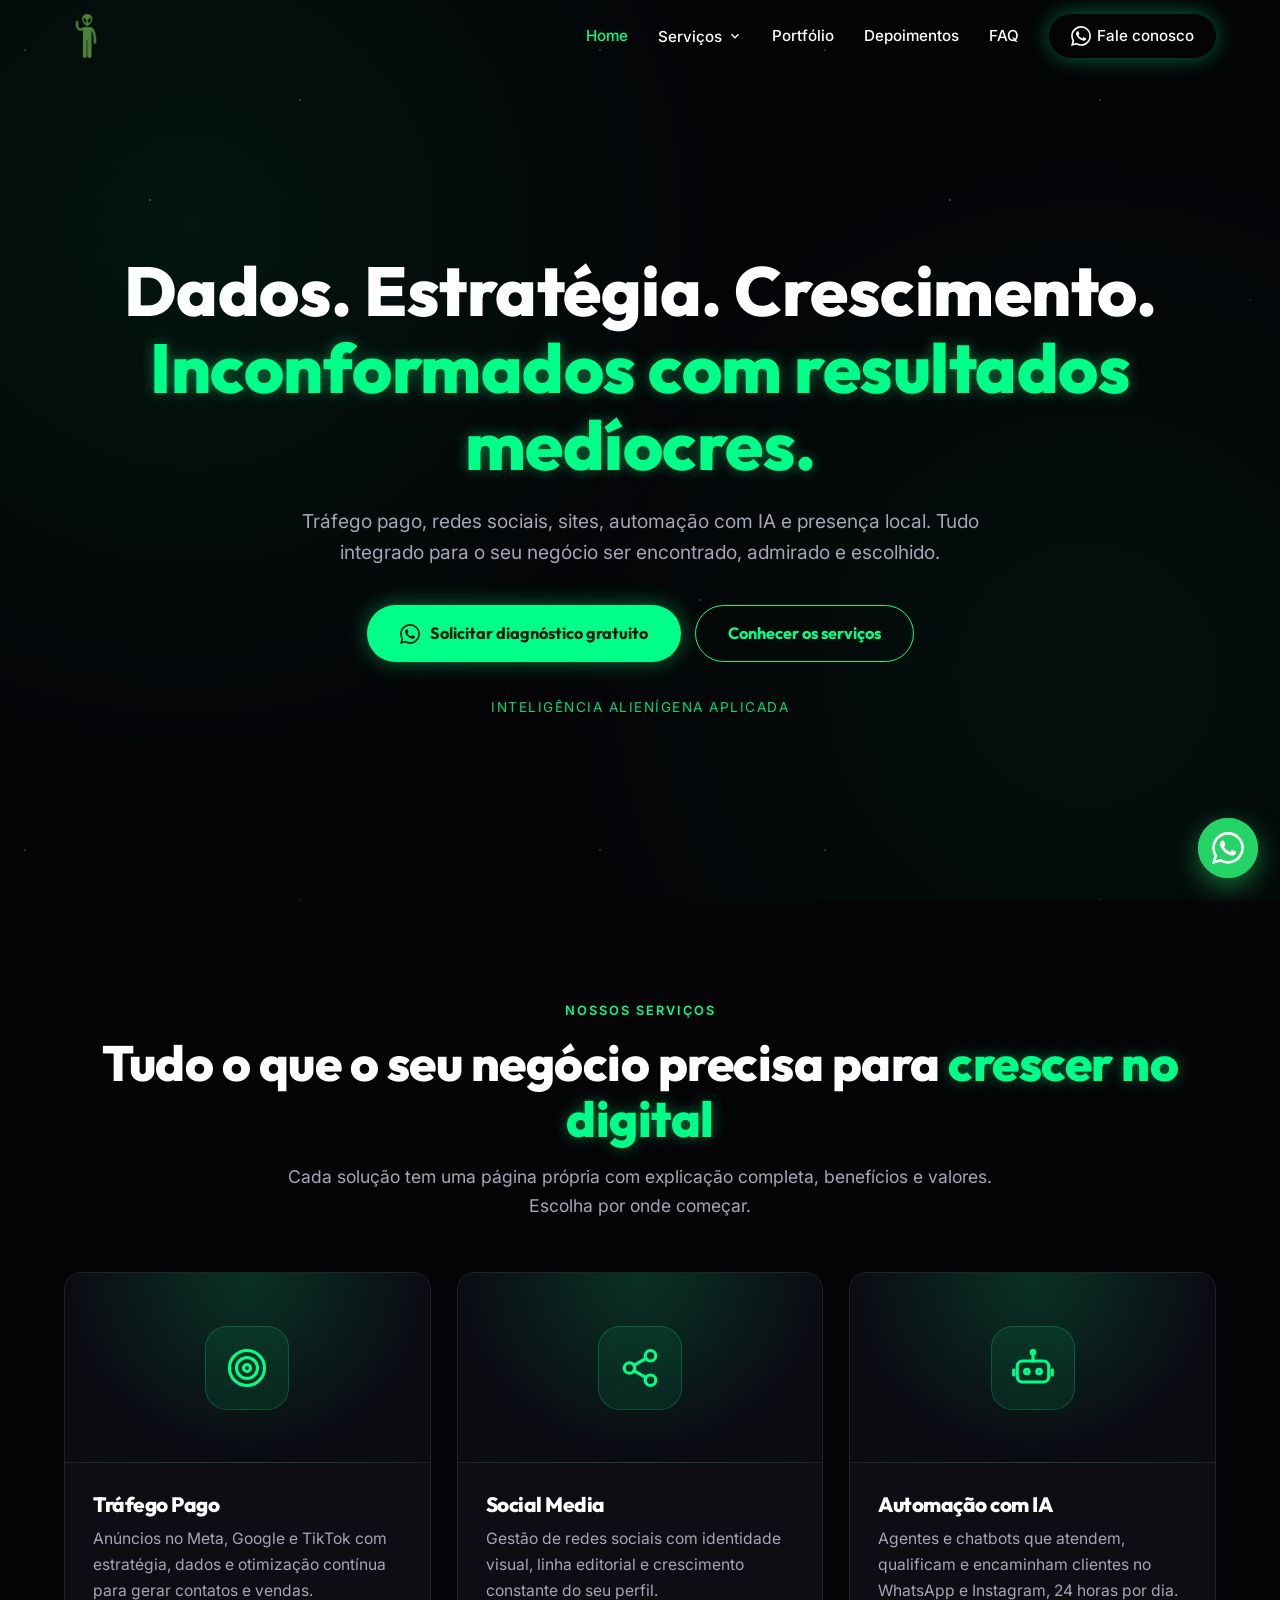
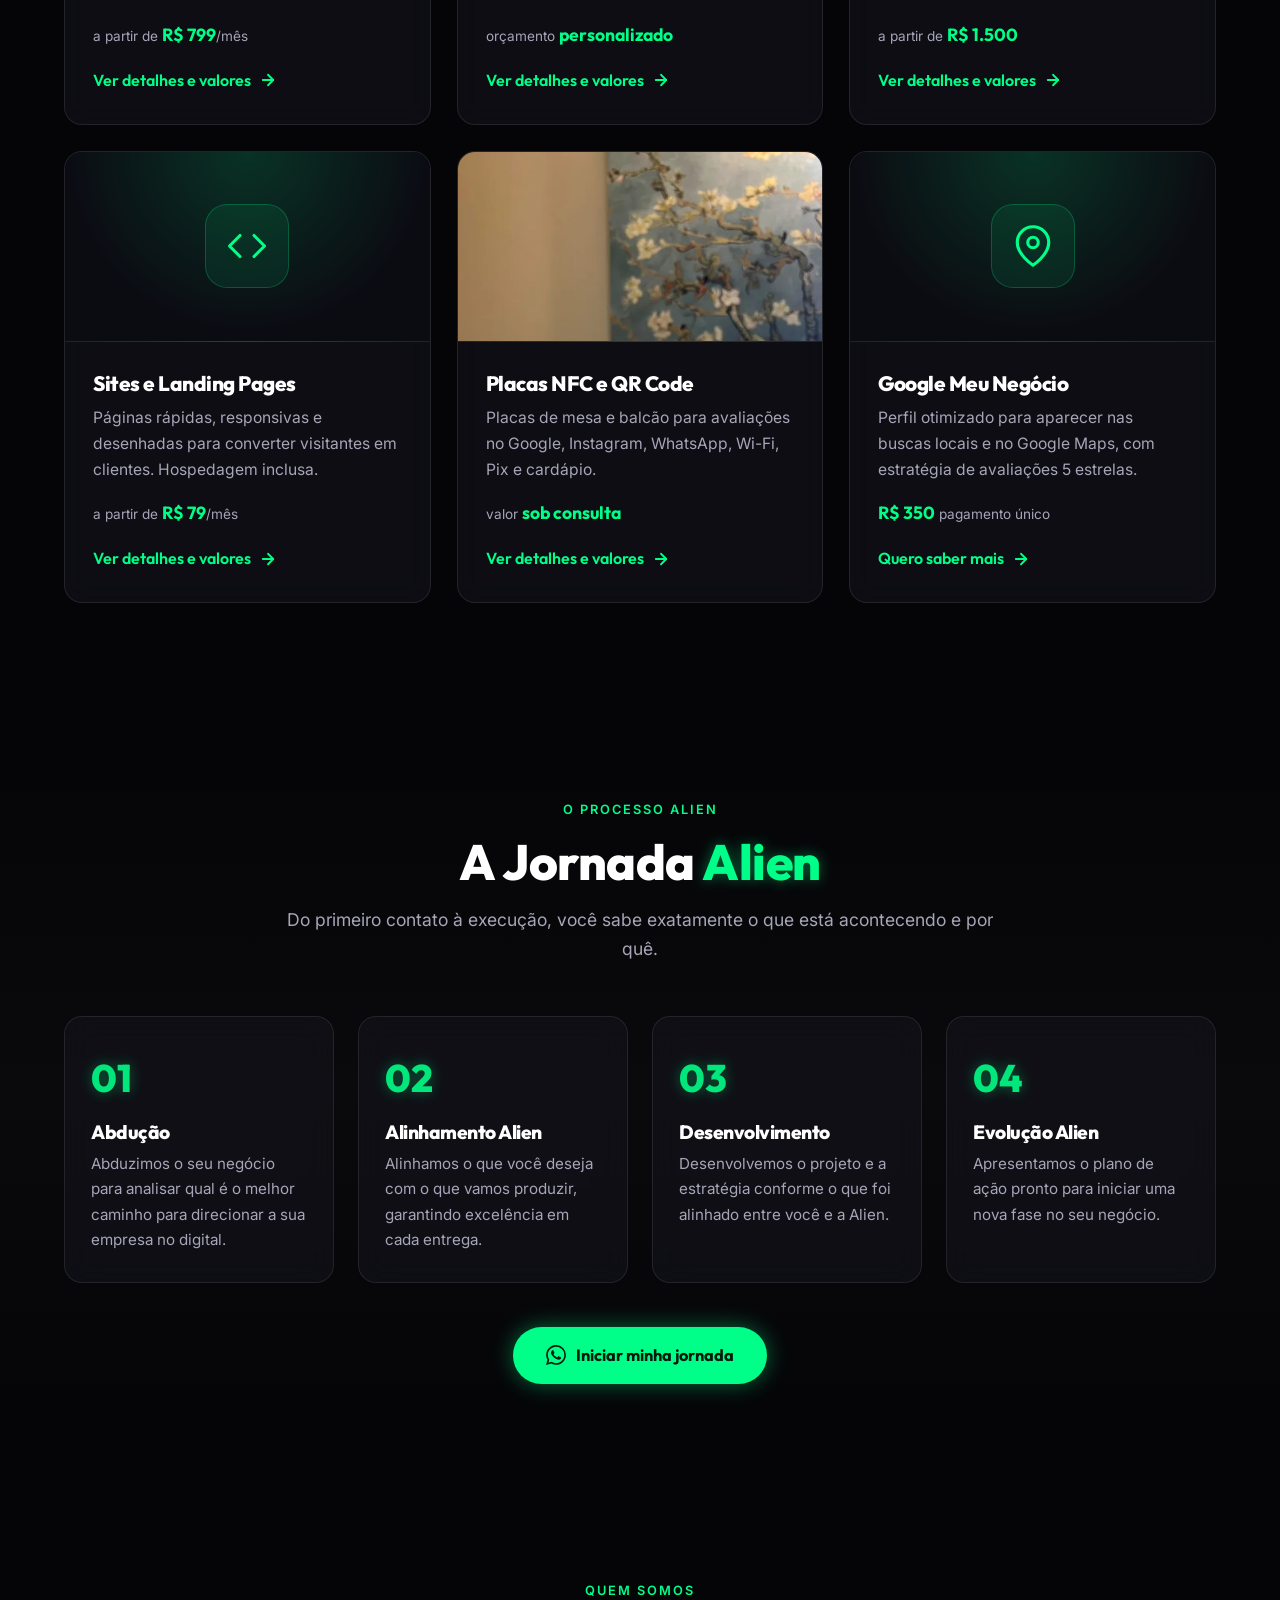
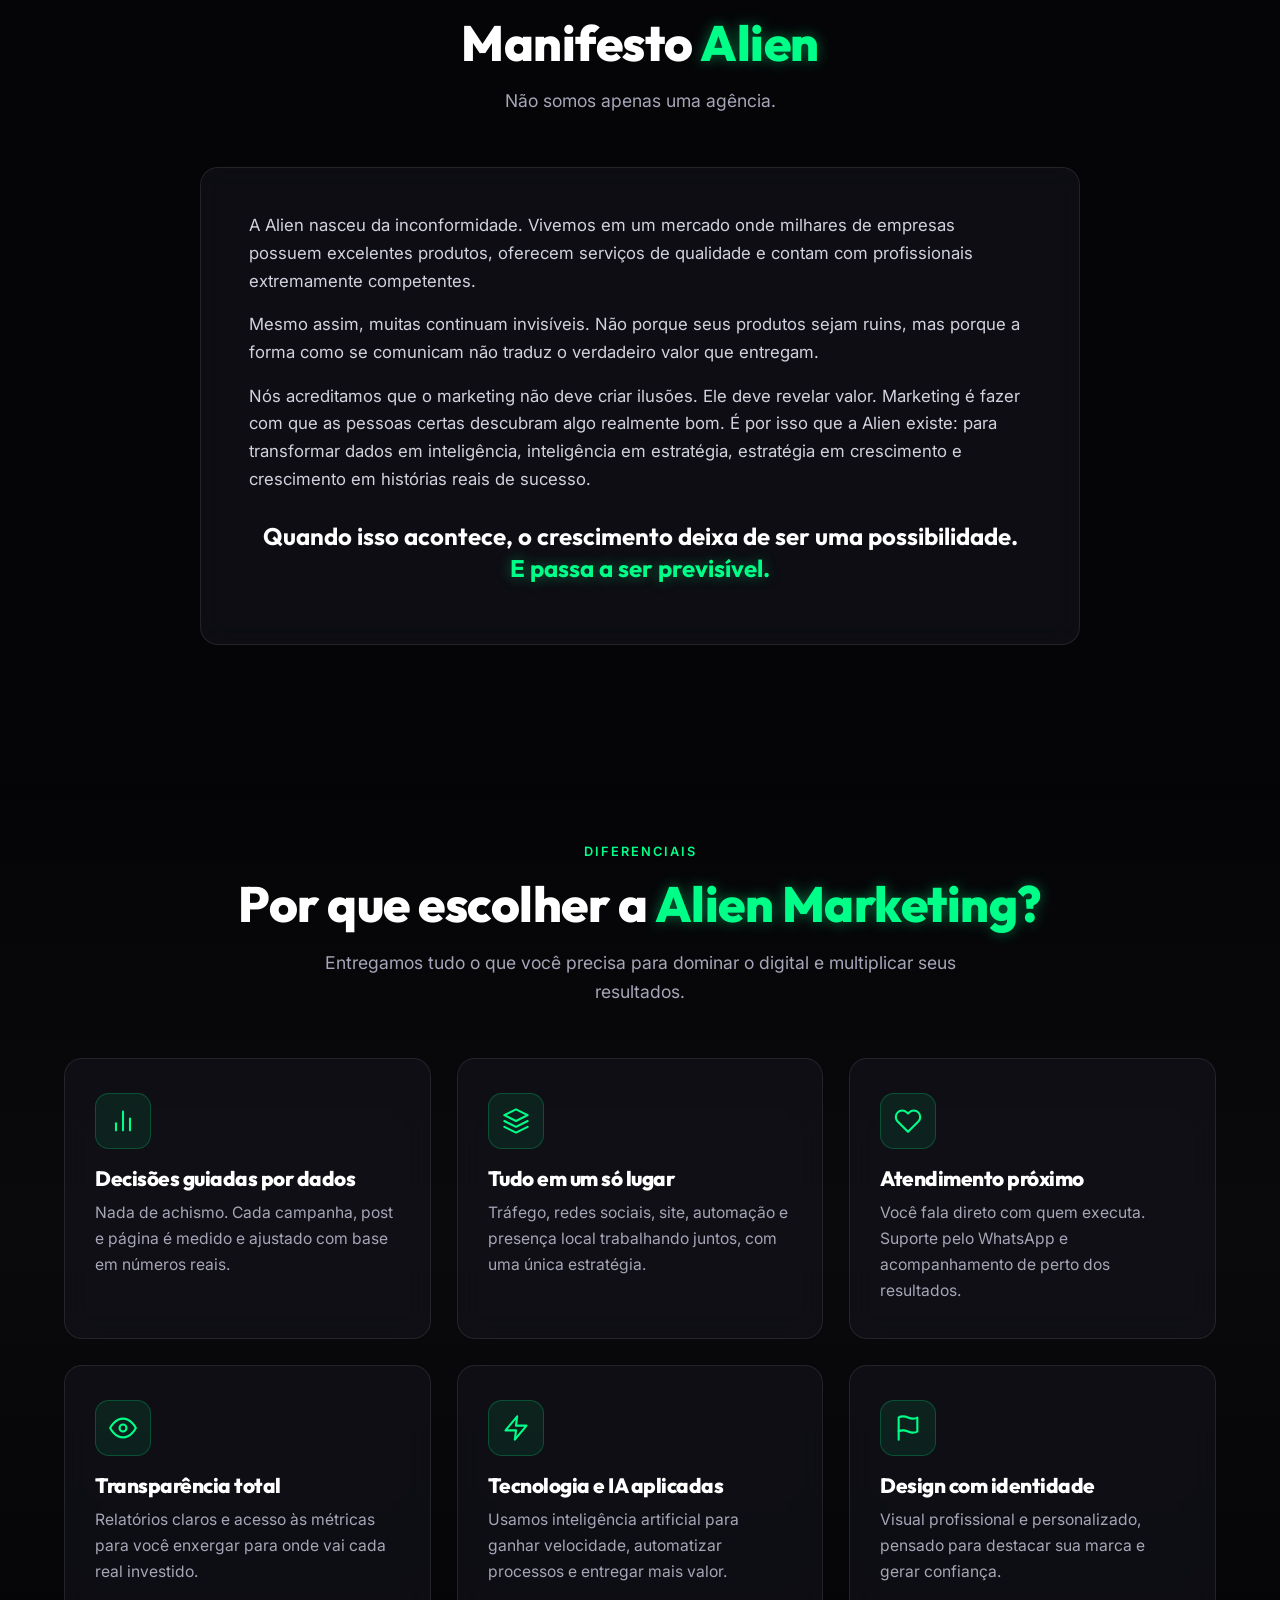
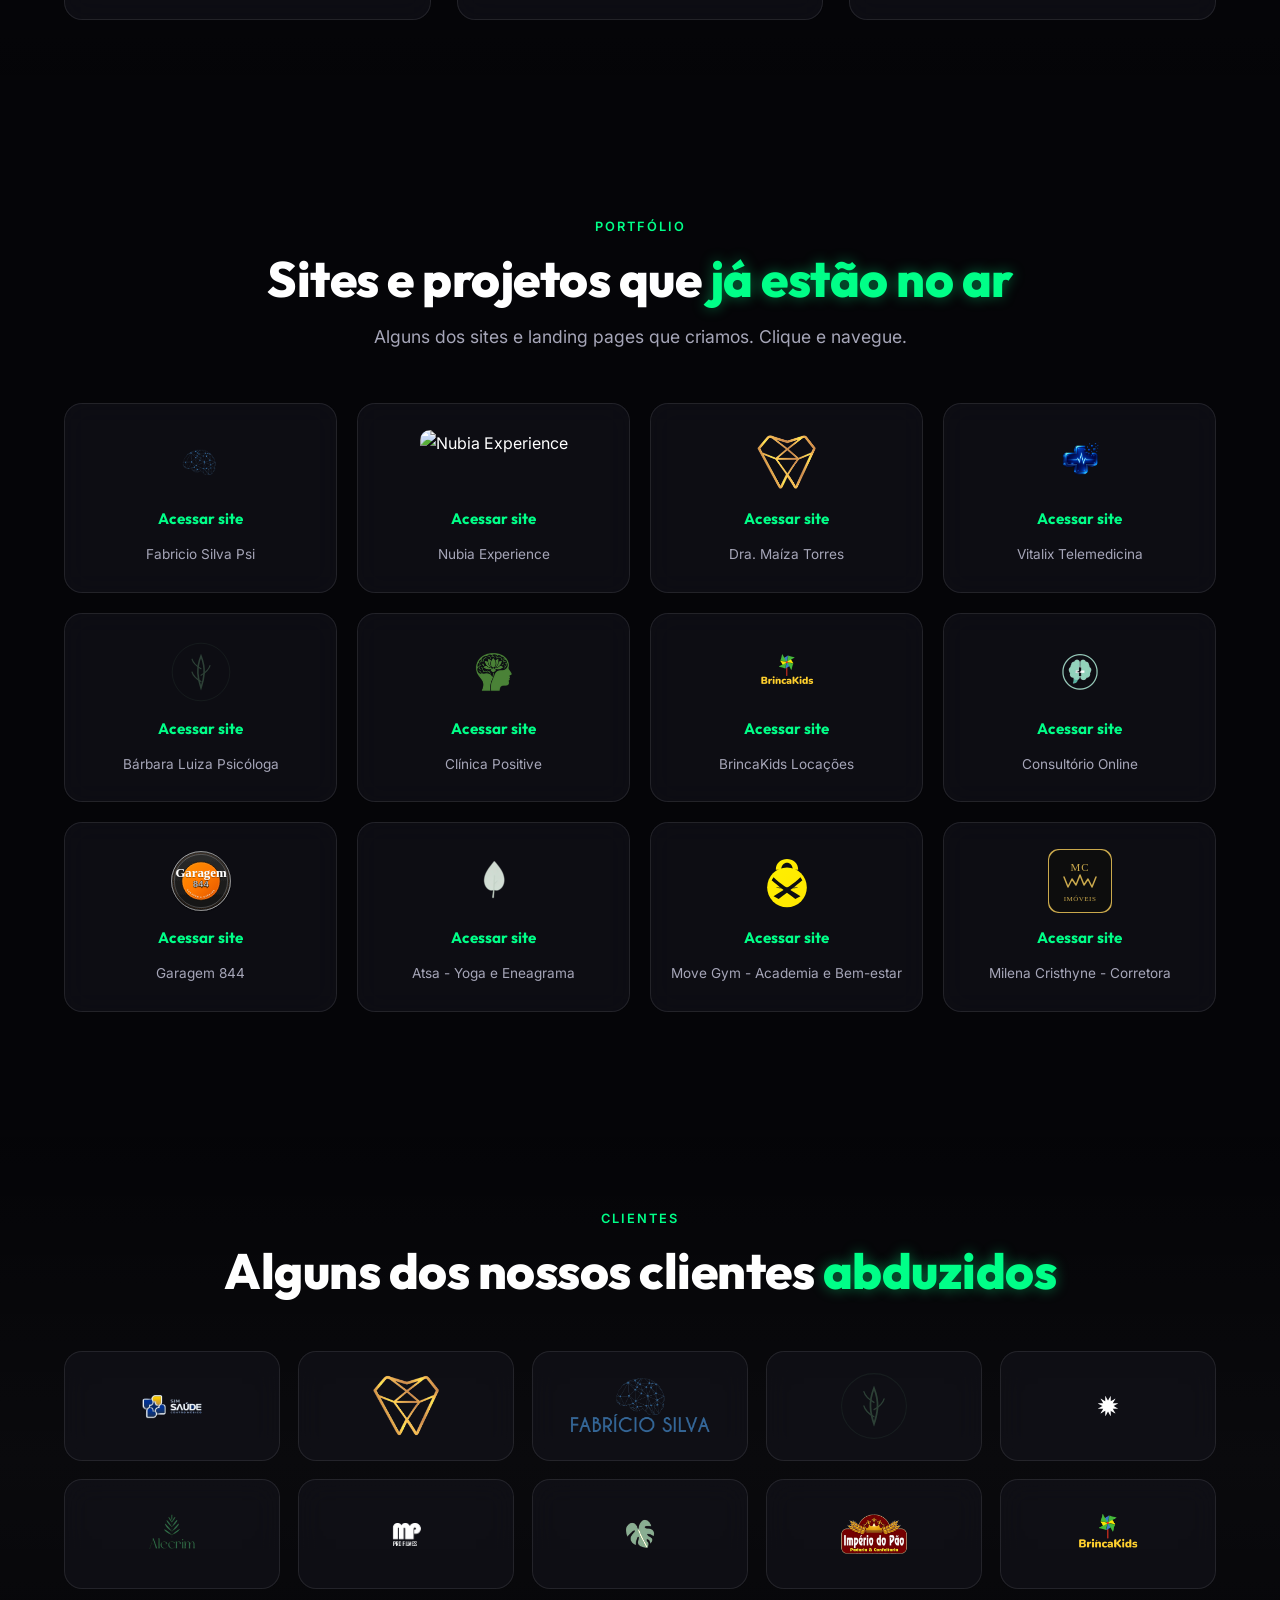
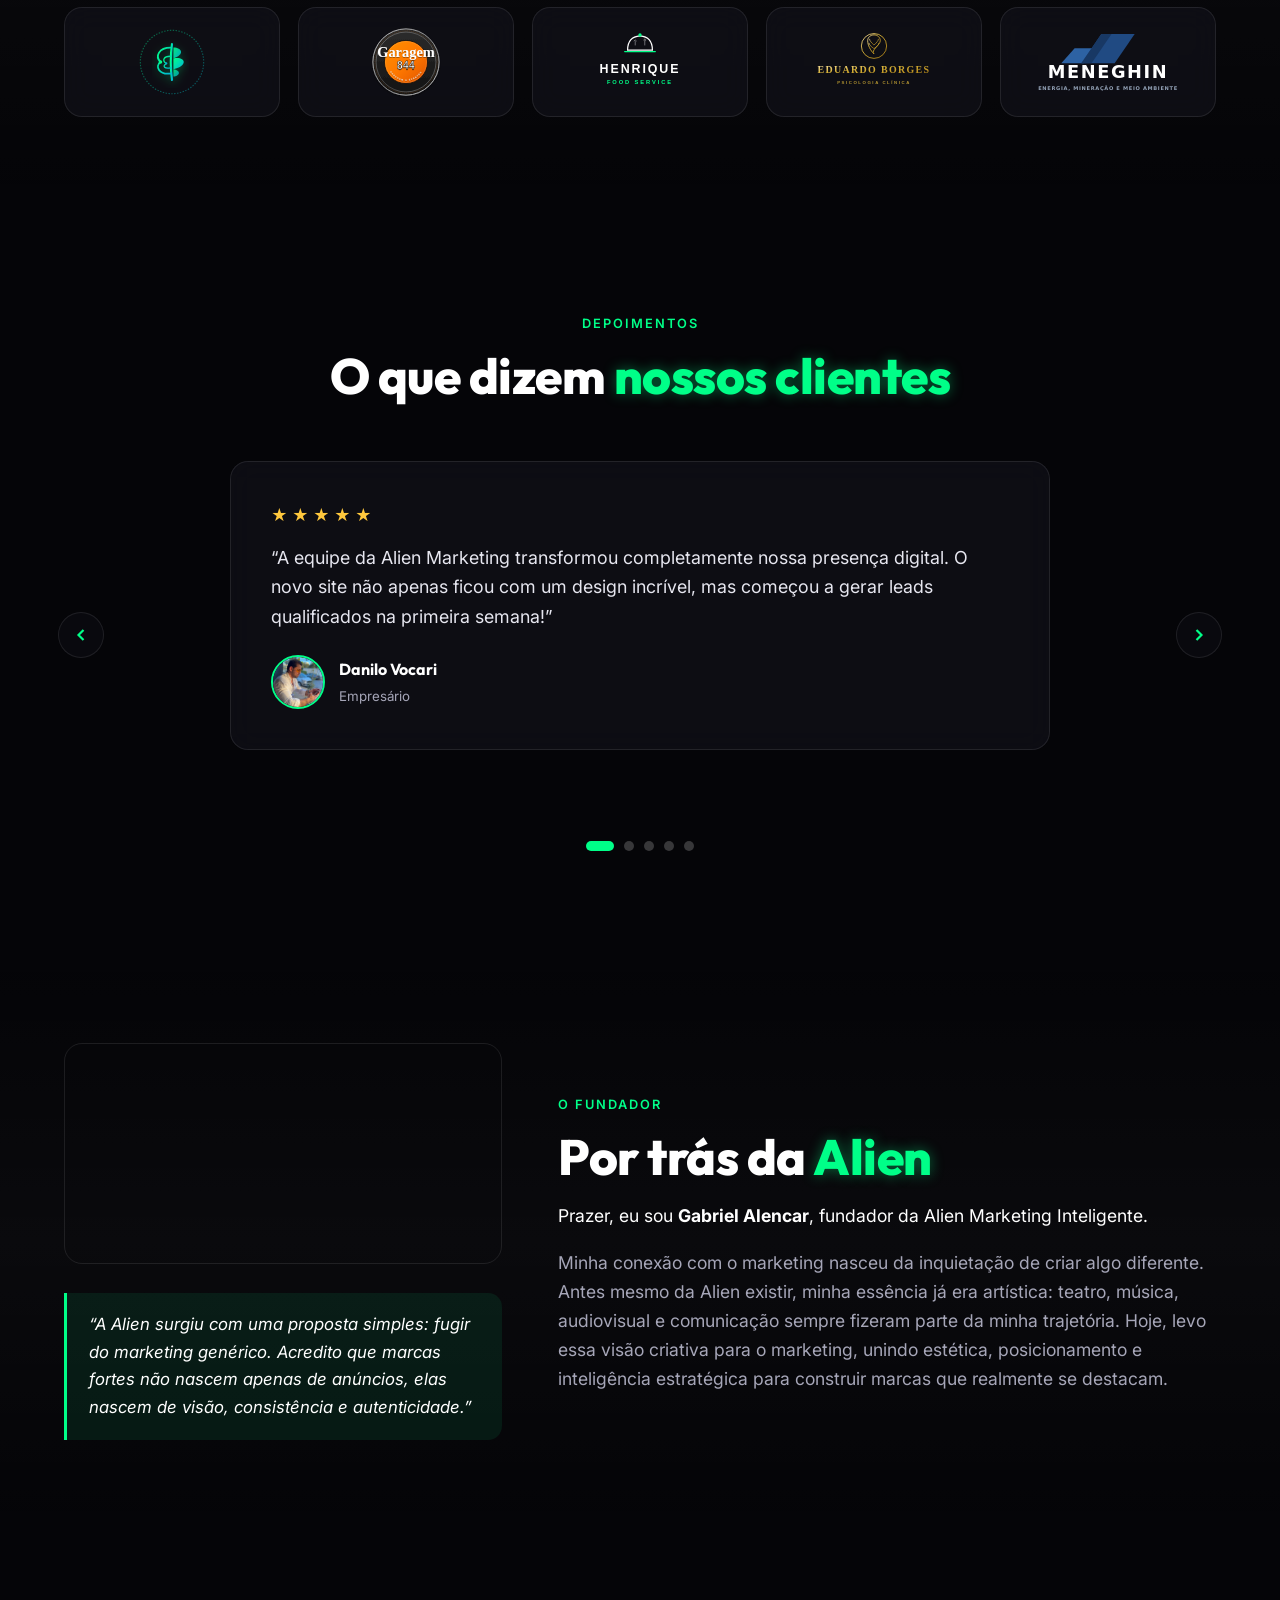
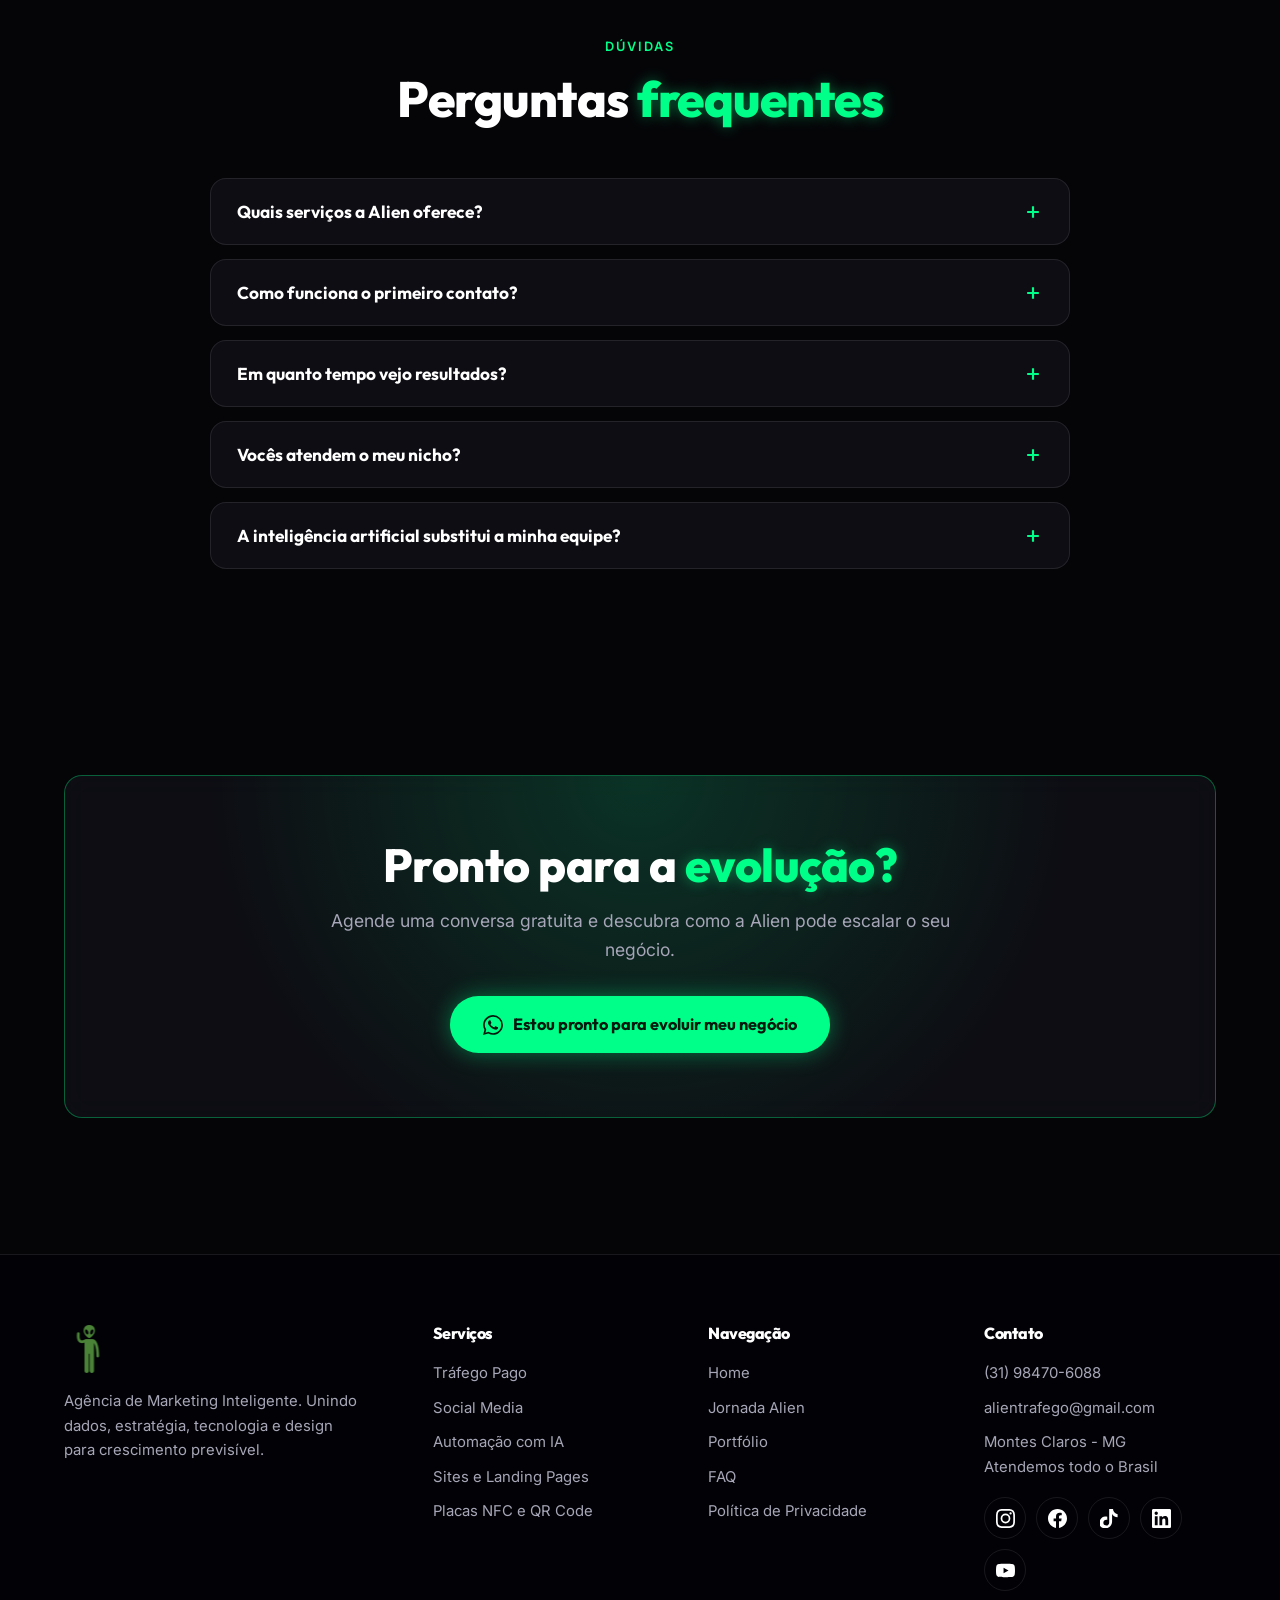
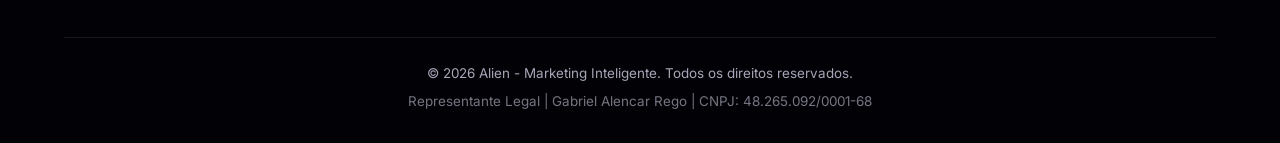
==== commit 53d8d1e2: "Site completo: páginas de Tráfego Pago, Social Media, Automação com IA, Sites e Placas NFC/QR Code C" ====
--- a/index.html
+++ b/index.html
@@ -1,1516 +1,18 @@
 <!DOCTYPE html>
 <html lang="pt-BR">
 <head>
-    <meta charset="UTF-8">
-    <meta name="viewport" content="width=device-width, initial-scale=1.0">
-    <title>Alien - Marketing Inteligente</title>
-    <link rel="icon" href="assets/Favicon s Fundo svg.svg" type="image/svg+xml">
-    <!-- Fontes Modernas -->
-    <link rel="preconnect" href="https://fonts.googleapis.com">
-    <link rel="preconnect" href="https://fonts.gstatic.com" crossorigin>
-    <link href="https://fonts.googleapis.com/css2?family=Outfit:wght@300;400;600;800&family=Inter:wght@400;500&display=swap" rel="stylesheet">
-    
-    <style>
-        /* =========================================
-           VARIÁVEIS DE ESTILO (DESIGN TOKENS)
-           ========================================= */
-        :root {
-            --neon-green: #00ff88;
-            --neon-green-glow: rgba(0, 255, 136, 0.4);
-            --dark-bg: #050508;
-            --darker-bg: #020203;
-            --glass-bg: rgba(20, 20, 30, 0.4);
-            --glass-border: rgba(255, 255, 255, 0.08);
-            --text-main: #ffffff;
-            --text-muted: #a0a0b0;
-            --font-heading: 'Outfit', sans-serif;
-            --font-body: 'Inter', sans-serif;
-        }
-
-        /* =========================================
-           RESETS E ESTILOS GERAIS
-           ========================================= */
-        * {
-            margin: 0;
-            padding: 0;
-            box-sizing: border-box;
-        }
-
-        body {
-            background-color: var(--dark-bg);
-            color: var(--text-main);
-            font-family: var(--font-body);
-            overflow-x: hidden;
-            line-height: 1.6;
-        }
-
-        h1, h2, h3, h4 {
-            font-family: var(--font-heading);
-            font-weight: 800;
-        }
-
-        a { text-decoration: none; }
-
-        /* Video Background */
-        .site-bg-video {
-            position: fixed;
-            top: 0; left: 0;
-            width: 100vw; height: 100vh;
-            object-fit: cover;
-            z-index: -2;
-            opacity: 0.5; /* Escurecer um pouco o vídeo para dar leitura */
-        }
-
-        /* Fundo Estrelado / Galáxia */
-        .stars-bg {
-            position: fixed;
-            top: 0; left: 0;
-            width: 100vw; height: 100vh;
-            z-index: -1;
-            background: 
-                radial-gradient(circle at 15% 30%, rgba(0, 255, 136, 0.05), transparent 40%),
-                radial-gradient(circle at 85% 70%, rgba(0, 255, 136, 0.03), transparent 40%),
-                rgba(5, 5, 8, 0.7); /* Fundo escuro semi-transparente para atuar como overlay do vídeo */
-        }
-
-        /* Partículas de estrelas (CSS puro) */
-        .stars-bg::after {
-            content: "";
-            position: absolute;
-            top: 0; left: 0;
-            width: 100%; height: 100%;
-            background-image: 
-                radial-gradient(1px 1px at 25px 50px, #fff, rgba(0,0,0,0)),
-                radial-gradient(1.5px 1.5px at 150px 200px, rgba(255,255,255,0.8), rgba(0,0,0,0)),
-                radial-gradient(1px 1px at 300px 100px, #fff, rgba(0,0,0,0)),
-                radial-gradient(2px 2px at 450px 300px, rgba(0,255,136,0.3), rgba(0,0,0,0)),
-                radial-gradient(1px 1px at 600px 50px, #fff, rgba(0,0,0,0));
-            background-size: 800px 800px;
-            opacity: 0.6;
-        }
-
-        .container {
-            width: 100%;
-            max-width: 1200px;
-            margin: 0 auto;
-            padding: 0 24px;
-        }
-
-        /* =========================================
-           COMPONENTES REUTILIZÁVEIS
-           ========================================= */
-        .glass-panel {
-            background: var(--glass-bg);
-            backdrop-filter: blur(16px);
-            -webkit-backdrop-filter: blur(16px);
-            border: 1px solid var(--glass-border);
-            border-radius: 16px;
-        }
-
-        .neon-text {
-            color: var(--neon-green);
-            text-shadow: 0 0 10px var(--neon-green-glow);
-        }
-
-        .btn-neon {
-            background: var(--neon-green);
-            color: #000;
-            font-family: var(--font-heading);
-            padding: 14px 36px;
-            border-radius: 50px;
-            font-weight: 800;
-            display: inline-block;
-            transition: all 0.3s ease;
-            box-shadow: 0 0 20px var(--neon-green-glow);
-            border: 1px solid transparent;
-            cursor: pointer;
-            font-size: 1.1rem;
-        }
-
-        .btn-neon:hover {
-            box-shadow: 0 0 35px rgba(0, 255, 136, 0.7);
-            transform: translateY(-3px);
-        }
-
-        .btn-outline {
-            background: transparent;
-            color: var(--neon-green);
-            font-family: var(--font-heading);
-            padding: 12px 32px;
-            border-radius: 50px;
-            font-weight: 600;
-            border: 1px solid var(--neon-green);
-            transition: all 0.3s ease;
-            cursor: pointer;
-        }
-
-        .btn-outline:hover {
-            background: rgba(0, 255, 136, 0.1);
-            box-shadow: 0 0 15px var(--neon-green-glow);
-        }
-
-        .section-title {
-            font-size: 3rem;
-            text-align: center;
-            margin-bottom: 60px;
-        }
-
-        /* =========================================
-           HEADER (NAVEGAÇÃO)
-           ========================================= */
-        .alien-header {
-            position: fixed;
-            top: 24px;
-            left: 50%;
-            transform: translateX(-50%);
-            width: 90%;
-            max-width: 1000px;
-            z-index: 999;
-            padding: 12px 32px;
-            display: flex;
-            justify-content: space-between;
-            align-items: center;
-            border-top: 2px solid var(--neon-green); /* Borda verde superior como na referência */
-            transition: all 0.3s ease;
-        }
-
-        .alien-logo {
-            display: flex;
-            align-items: center;
-            gap: 12px;
-            font-size: 1.5rem;
-            font-weight: 800;
-            color: var(--text-main);
-            letter-spacing: -0.5px;
-        }
-
-        .alien-logo svg {
-            width: 32px;
-            height: 32px;
-            fill: none;
-            stroke: var(--neon-green);
-            stroke-width: 2.5;
-            filter: drop-shadow(0 0 5px var(--neon-green-glow));
-        }
-
-        .alien-nav {
-            display: flex;
-            gap: 32px;
-            align-items: center;
-        }
-
-        .alien-nav a {
-            color: var(--text-main);
-            font-weight: 500;
-            font-size: 0.95rem;
-            transition: color 0.3s;
-        }
-
-        .alien-nav a:hover {
-            color: var(--neon-green);
-        }
-
-        /* Menu Hamburger */
-        .hamburger {
-            display: none;
-            cursor: pointer;
-            background: transparent;
-            border: none;
-            padding: 5px;
-        }
-
-        .hamburger-line {
-            display: block;
-            width: 25px;
-            height: 3px;
-            margin: 5px auto;
-            background-color: var(--neon-green);
-            transition: all 0.3s ease;
-            border-radius: 2px;
-        }
-
-        /* =========================================
-           HERO SECTION
-           ========================================= */
-        .hero-section {
-            min-height: 100vh;
-            display: flex;
-            align-items: center;
-            justify-content: center;
-            text-align: center;
-            padding: 240px 20px 60px; /* Aumentado padding-top para descer o texto */
-            position: relative;
-        }
-
-        .hero-content {
-            max-width: 900px;
-            z-index: 2;
-        }
-
-        .hero-title {
-            font-size: 4.5rem;
-            line-height: 1.1;
-            margin-bottom: 24px;
-            letter-spacing: -1px;
-        }
-
-        .hero-subtitle {
-            font-size: 1.25rem;
-            color: var(--text-muted);
-            margin-bottom: 48px;
-            max-width: 700px;
-            margin-left: auto;
-            margin-right: auto;
-        }
-
-        .hero-mechanism {
-            margin-top: 40px;
-            font-size: 0.9rem;
-            color: var(--neon-green);
-            opacity: 0.8;
-            letter-spacing: 1px;
-            text-transform: uppercase;
-        }
-
-        /* =========================================
-           SERVIÇOS SECTION
-           ========================================= */
-        .services-section {
-            padding: 100px 0;
-            position: relative;
-        }
-
-        .services-grid {
-            display: grid;
-            grid-template-columns: repeat(auto-fit, minmax(320px, 1fr));
-            gap: 32px;
-        }
-
-        .service-card {
-            padding: 40px 32px;
-            transition: transform 0.4s cubic-bezier(0.175, 0.885, 0.32, 1.275), border-color 0.3s, box-shadow 0.3s;
-            display: flex;
-            flex-direction: column;
-            gap: 20px;
-        }
-
-        .service-card:hover {
-            transform: translateY(-10px);
-            border-color: rgba(0, 255, 136, 0.5);
-            box-shadow: 0 15px 40px rgba(0, 255, 136, 0.1);
-        }
-
-        .service-icon {
-            width: 60px;
-            height: 60px;
-            background: rgba(0, 255, 136, 0.05);
-            border: 1px solid rgba(0, 255, 136, 0.2);
-            border-radius: 14px;
-            display: flex;
-            align-items: center;
-            justify-content: center;
-        }
-
-        .service-icon svg {
-            width: 30px;
-            height: 30px;
-            stroke: var(--neon-green);
-            fill: none;
-            stroke-width: 2;
-        }
-
-        .service-card h3 {
-            font-size: 1.5rem;
-            color: var(--text-main);
-        }
-
-        .service-card p {
-            color: var(--text-muted);
-            font-size: 1rem;
-        }
-
-        /* =========================================
-           PORTFÓLIO SECTION
-           ========================================= */
-        .portfolio-section {
-            padding: 100px 0;
-        }
-
-        .portfolio-grid {
-            display: grid;
-            grid-template-columns: repeat(auto-fill, minmax(280px, 1fr));
-            gap: 24px;
-        }
-
-        .portfolio-card {
-            height: 320px;
-            padding: 30px;
-            display: flex;
-            flex-direction: column;
-            justify-content: center;
-            align-items: center;
-            text-align: center;
-            transition: all 0.3s ease;
-            position: relative;
-            overflow: hidden;
-            cursor: pointer;
-        }
-
-        .portfolio-card:hover {
-            border-color: var(--neon-green);
-            box-shadow: 0 0 30px rgba(0, 255, 136, 0.15);
-        }
-
-        .portfolio-alien-icon {
-            width: 80px;
-            height: 80px;
-            margin-bottom: 20px;
-            opacity: 0.8;
-            transition: all 0.3s ease;
-        }
-
-        .portfolio-card:hover .portfolio-alien-icon {
-            opacity: 1;
-            transform: scale(1.1);
-            filter: drop-shadow(0 0 10px var(--neon-green-glow));
-        }
-
-        .portfolio-card h4 {
-            font-size: 1.4rem;
-            margin-bottom: 8px;
-        }
-
-        .portfolio-card span {
-            font-size: 0.9rem;
-            color: var(--text-muted);
-        }
-
-        /* =========================================
-           CONTATO / LEAD GEN SECTION
-           ========================================= */
-        .contact-section {
-            padding: 120px 0;
-            text-align: center;
-        }
-
-        .contact-box {
-            max-width: 800px;
-            margin: 0 auto;
-            padding: 60px 40px;
-            position: relative;
-        }
-
-        .contact-box::before {
-            content: "";
-            position: absolute;
-            top: -1px; left: 10%; right: 10%;
-            height: 1px;
-            background: linear-gradient(90deg, transparent, var(--neon-green), transparent);
-        }
-
-        .contact-box h2 {
-            font-size: 2.5rem;
-            margin-bottom: 20px;
-        }
-
-        .contact-box p {
-            color: var(--text-muted);
-            margin-bottom: 40px;
-            font-size: 1.1rem;
-        }
-
-        /* =========================================
-           FOOTER
-           ========================================= */
-        .alien-footer {
-            border-top: 1px solid var(--glass-border);
-            padding: 60px 0 30px;
-            background: rgba(2, 2, 3, 0.8);
-            backdrop-filter: blur(10px);
-        }
-
-        .footer-grid {
-            display: grid;
-            grid-template-columns: 2fr 1fr 1fr 1fr;
-            gap: 40px;
-            margin-bottom: 40px;
-        }
-
-        .footer-brand p {
-            color: var(--text-muted);
-            margin-top: 16px;
-            max-width: 300px;
-        }
-
-        .footer-links h4 {
-            color: var(--text-main);
-            margin-bottom: 20px;
-            font-size: 1.2rem;
-        }
-
-        .footer-links ul {
-            list-style: none;
-        }
-
-        .footer-links ul li {
-            margin-bottom: 12px;
-        }
-
-        .footer-links ul li a {
-            color: var(--text-muted);
-            transition: color 0.3s;
-        }
-
-        .footer-links ul li a:hover {
-            color: var(--neon-green);
-        }
-
-        .footer-bottom {
-            text-align: center;
-            padding-top: 30px;
-            border-top: 1px solid rgba(255, 255, 255, 0.05);
-            color: var(--text-muted);
-            font-size: 0.9rem;
-        }
-
-.legal-info-cnpj {
-    font-size: 11px;
-    color: var(--text-muted); /* Usa a mesma cor discreta que você já configurou */
-    margin-top: 15px;
-    opacity: 0.6; /* Deixa ainda mais sutil */
-    letter-spacing: 0.5px;
-    text-transform: uppercase;
-}
-
-        /* =========================================
-           QUEM SOMOS E FAQ
-           ========================================= */
-        .about-section { padding: 100px 0; position: relative; }
-        .about-grid { display: grid; grid-template-columns: 1fr 1fr; gap: 60px; align-items: center; }
-        .about-badge {
-            display: inline-flex; align-items: center; gap: 8px;
-            background: rgba(0, 255, 136, 0.1); border: 1px solid rgba(0, 255, 136, 0.3);
-            padding: 6px 16px; border-radius: 50px; color: var(--neon-green);
-            font-size: 0.9rem; font-weight: 600; margin-bottom: 24px;
-        }
-        .about-text h2 { font-size: 3.5rem; margin-bottom: 24px; line-height: 1.1; }
-        .about-text p { color: var(--text-muted); margin-bottom: 20px; font-size: 1.1rem; line-height: 1.8; }
-        
-        .about-stats {
-            background: rgba(20, 20, 30, 0.4); border: 1px solid var(--glass-border);
-            border-radius: 24px; padding: 40px; display: grid;
-            grid-template-columns: 1fr 1fr; gap: 24px; backdrop-filter: blur(10px);
-        }
-        .stat-card {
-            background: rgba(0, 255, 136, 0.05); border: 1px solid rgba(0, 255, 136, 0.1);
-            border-radius: 16px; padding: 30px 20px; text-align: center; transition: all 0.3s ease;
-        }
-        .stat-card:hover { border-color: rgba(0, 255, 136, 0.4); transform: translateY(-5px); box-shadow: 0 5px 20px rgba(0, 255, 136, 0.1); }
-        .stat-icon {
-            width: 48px; height: 48px; background: var(--neon-green);
-            border-radius: 12px; display: flex; align-items: center; justify-content: center; margin: 0 auto 16px;
-        }
-        .stat-icon svg { width: 24px; height: 24px; fill: #000; }
-        .stat-value { font-size: 2.2rem; font-weight: 800; color: var(--text-main); margin-bottom: 8px; font-family: var(--font-heading); }
-        .stat-label { color: var(--text-muted); font-size: 0.9rem; }
-
-        .faq-section { padding: 100px 0; max-width: 800px; margin: 0 auto; }
-        .faq-item {
-            background: var(--glass-bg); border: 1px solid var(--glass-border);
-            border-radius: 12px; margin-bottom: 16px; overflow: hidden; transition: all 0.3s ease;
-        }
-        .faq-item:hover { border-color: rgba(0, 255, 136, 0.3); }
-        .faq-question {
-            width: 100%; text-align: left; background: transparent; border: none;
-            padding: 24px; color: var(--text-main); font-size: 1.1rem; font-weight: 600;
-            cursor: pointer; display: flex; justify-content: space-between; align-items: center; font-family: var(--font-heading);
-        }
-        .faq-question::after { content: '+'; font-size: 1.5rem; color: var(--neon-green); transition: transform 0.3s ease; }
-        .faq-item.active .faq-question::after { transform: rotate(45deg); }
-        .faq-answer {
-            padding: 0 24px; max-height: 0; overflow: hidden; transition: max-height 0.3s ease, padding 0.3s ease;
-            color: var(--text-muted); line-height: 1.6;
-        }
-        .faq-item.active .faq-answer { padding: 0 24px 24px; max-height: 500px; }
-
-        /* =========================================
-           NOVAS SEÇÕES (Fundador, Depoimentos, Como Funciona)
-           ========================================= */
-        .founder-section { padding: 100px 0; background: linear-gradient(180deg, transparent, rgba(0, 255, 136, 0.02), transparent); }
-        .founder-grid { display: grid; grid-template-columns: 1fr 1fr; gap: 60px; align-items: center; }
-        .founder-img-container {
-            border-radius: 24px; overflow: hidden; border: 1px solid var(--glass-border);
-            box-shadow: 0 0 30px rgba(0, 255, 136, 0.15);
-            position: relative;
-        }
-        .founder-img-container video { width: 100%; height: 100%; object-fit: cover; display: block; }
-        .founder-text p { margin-bottom: 16px; color: var(--text-muted); font-size: 1.1rem; line-height: 1.8; }
-        .founder-text p:last-child { margin-bottom: 0; }
-
-        .how-it-works-section { padding: 100px 0; text-align: center; }
-        .how-it-works-subtitle { color: var(--neon-green); font-size: 0.9rem; font-weight: bold; letter-spacing: 2px; text-transform: uppercase; margin-bottom: 16px; display: block; }
-        .how-it-works-title { font-size: 3rem; margin-bottom: 60px; line-height: 1.2; }
-        .steps-grid { display: grid; grid-template-columns: repeat(4, 1fr); gap: 24px; position: relative; }
-        .steps-grid::before {
-            content: ''; position: absolute; top: 50px; left: 10%; right: 10%; height: 1px;
-            background: linear-gradient(90deg, transparent, rgba(0, 255, 136, 0.3), transparent);
-            z-index: 0;
-        }
-        @media (max-width: 900px) { .steps-grid::before { display: none; } }
-        .step-card { background: var(--darker-bg); border: 1px solid var(--glass-border); border-radius: 16px; padding: 40px 24px; position: relative; z-index: 1; transition: all 0.3s ease; }
-        .step-card:hover { border-color: var(--neon-green); transform: translateY(-5px); box-shadow: 0 10px 30px rgba(0, 255, 136, 0.1); }
-        .step-icon {
-            width: 80px; height: 80px; background: rgba(0, 255, 136, 0.1); border-radius: 50%;
-            display: flex; align-items: center; justify-content: center; margin: 0 auto 24px;
-            color: var(--neon-green); border: 2px solid var(--neon-green);
-            box-shadow: 0 0 20px rgba(0, 255, 136, 0.2); transition: all 0.3s ease;
-        }
-        .step-icon svg { width: 36px; height: 36px; stroke-width: 1.5; }
-        .step-card:hover .step-icon { background: var(--neon-green); color: #000; box-shadow: 0 0 30px rgba(0, 255, 136, 0.6); }
-        .step-title { font-size: 1.3rem; margin-bottom: 12px; color: var(--text-main); }
-        .step-desc { color: var(--text-muted); font-size: 0.95rem; line-height: 1.6; }
-
-        
-        /* =========================================
-           CARROSSEL DE DEPOIMENTOS (1 POR VEZ)
-           ========================================= */
-        .testimonials-section {
-            padding: 100px 0;
-            position: relative;
-        }
-        .testimonials-carousel-wrapper {
-            position: relative;
-            max-width: 860px;
-            margin: 0 auto;
-            display: flex;
-            align-items: center;
-            gap: 20px;
-        }
-        .testimonials-carousel {
-            overflow: hidden;
-            width: 100%;
-            border-radius: 20px;
-            position: relative;
-        }
-        .testimonials-track {
-            display: flex;
-            transition: transform 0.6s cubic-bezier(0.25, 1, 0.5, 1);
-            width: 100%;
-        }
-        .testimonial-card.carousel-slide {
-            min-width: 100%;
-            width: 100%;
-            flex-shrink: 0;
-            box-sizing: border-box;
-            padding: 44px 40px;
-            display: flex;
-            flex-direction: column;
-            align-items: center;
-            text-align: center;
-            gap: 20px;
-            border-radius: 20px;
-            background: rgba(15, 18, 28, 0.65);
-            border: 1px solid var(--glass-border);
-            box-shadow: 0 10px 30px rgba(0, 0, 0, 0.4);
-            transition: border-color 0.3s ease, box-shadow 0.3s ease;
-        }
-        .testimonial-card.carousel-slide:hover {
-            border-color: rgba(0, 255, 136, 0.3);
-            box-shadow: 0 10px 40px rgba(0, 255, 136, 0.08);
-        }
-        .testimonial-stars {
-            color: #facc15;
-            font-size: 1.35rem;
-            letter-spacing: 4px;
-        }
-        .testimonial-text {
-            font-style: italic;
-            color: #e2e8f0;
-            font-size: 1.15rem;
-            line-height: 1.75;
-            max-width: 720px;
-            margin: 0 auto;
-        }
-        .testimonial-author {
-            display: flex;
-            align-items: center;
-            justify-content: center;
-            gap: 16px;
-            margin-top: 10px;
-            border-top: 1px solid rgba(255, 255, 255, 0.08);
-            padding-top: 20px;
-            width: 100%;
-            max-width: 400px;
-        }
-        .testimonial-avatar {
-            width: 58px;
-            height: 58px;
-            border-radius: 50%;
-            border: 2px solid var(--neon-green);
-            object-fit: cover;
-            box-shadow: 0 0 15px rgba(0, 255, 136, 0.35);
-        }
-        .testimonial-name {
-            font-weight: 700;
-            color: var(--neon-green);
-            font-size: 1.15rem;
-        }
-        .testimonial-role {
-            font-size: 0.9rem;
-            color: var(--text-muted);
-        }
-        .carousel-nav-btn {
-            width: 50px;
-            height: 50px;
-            border-radius: 50%;
-            background: rgba(20, 24, 36, 0.85);
-            border: 1px solid var(--glass-border);
-            color: #fff;
-            display: flex;
-            align-items: center;
-            justify-content: center;
-            cursor: pointer;
-            transition: all 0.3s ease;
-            flex-shrink: 0;
-            backdrop-filter: blur(12px);
-            outline: none;
-            z-index: 10;
-            position: relative;
-            user-select: none;
-        }
-        .carousel-nav-btn svg {
-            width: 22px;
-            height: 22px;
-        }
-        .carousel-nav-btn:hover {
-            background: rgba(0, 255, 136, 0.15);
-            border-color: var(--neon-green);
-            color: var(--neon-green);
-            box-shadow: 0 0 20px rgba(0, 255, 136, 0.4);
-            transform: scale(1.1);
-        }
-        .carousel-dots {
-            display: flex;
-            justify-content: center;
-            align-items: center;
-            gap: 12px;
-            margin-top: 28px;
-            position: relative;
-            z-index: 10;
-        }
-        .carousel-dot {
-            width: 12px;
-            height: 12px;
-            border-radius: 50%;
-            background: rgba(255, 255, 255, 0.2);
-            border: none;
-            cursor: pointer;
-            transition: all 0.3s cubic-bezier(0.25, 1, 0.5, 1);
-            padding: 0;
-        }
-        .carousel-dot:hover {
-            background: rgba(0, 255, 136, 0.5);
-        }
-        .carousel-dot.active {
-            width: 32px;
-            border-radius: 6px;
-            background: var(--neon-green);
-            box-shadow: 0 0 14px var(--neon-green-glow);
-        }
-        @media (max-width: 768px) {
-            .testimonials-carousel-wrapper {
-                gap: 10px;
-            }
-            .carousel-nav-btn {
-                display: none;
-            }
-            .testimonial-card.carousel-slide {
-                padding: 30px 20px;
-                gap: 16px;
-            }
-            .testimonial-text {
-                font-size: 1rem;
-                line-height: 1.6;
-            }
-            .testimonial-avatar {
-                width: 48px;
-                height: 48px;
-            }
-            .testimonial-name {
-                font-size: 1.05rem;
-            }
-        }
-
-
-        /* =========================================
-           RESPONSIVIDADE (Mobile First adaptado)
-           ========================================= */
-        @media (max-width: 992px) {
-            .hero-title { font-size: 3.5rem; }
-            .section-title { font-size: 2.5rem; }
-            .footer-grid { grid-template-columns: 1fr 1fr; }
-            .about-grid { grid-template-columns: 1fr; gap: 40px; }
-            .steps-grid { grid-template-columns: 1fr; gap: 32px; }
-            .founder-grid { grid-template-columns: 1fr; gap: 40px; text-align: center; }
-            .founder-grid .founder-img-container { order: -1; }
-            
-        }
-
-        @media (max-width: 768px) {
-            .alien-header {
-                width: 100%;
-                top: 0;
-                border-radius: 0;
-                border-top: none;
-                border-bottom: 1px solid var(--neon-green);
-                padding: 15px 20px;
-            }
-            .hamburger {
-                display: block;
-                z-index: 1001;
-            }
-            .alien-nav {
-                position: fixed;
-                top: 0;
-                right: -100%;
-                width: 250px;
-                height: 100vh;
-                background: rgba(5, 5, 8, 0.98);
-                backdrop-filter: blur(10px);
-                display: flex;
-                flex-direction: column;
-                justify-content: center;
-                align-items: center;
-                transition: right 0.3s ease;
-                border-left: 1px solid var(--neon-green);
-                z-index: 1000;
-                box-shadow: -5px 0 30px rgba(0, 255, 136, 0.1);
-            }
-            .alien-nav.active {
-                right: 0;
-            }
-            .alien-nav a {
-                margin: 15px 0;
-                font-size: 1.2rem;
-            }
-            .hamburger.active .hamburger-line:nth-child(1) {
-                transform: translateY(8px) rotate(45deg);
-            }
-            .hamburger.active .hamburger-line:nth-child(2) {
-                opacity: 0;
-            }
-            .hamburger.active .hamburger-line:nth-child(3) {
-                transform: translateY(-8px) rotate(-45deg);
-            }
-            .hero-section {
-                padding-top: 150px;
-            }
-            .hero-title {
-                font-size: 2.5rem;
-            }
-            .hero-subtitle {
-                font-size: 1.1rem;
-            }
-            .how-it-works-section, .founder-section {
-                padding: 60px 0;
-            }
-            .how-it-works-title {
-                font-size: 2rem;
-                margin-bottom: 40px;
-            }
-            .footer-grid {
-                grid-template-columns: 1fr;
-                text-align: center;
-            }
-            .footer-brand p {
-                margin: 16px auto 0;
-            }
-            .alien-logo {
-                justify-content: center;
-            }
-            .service-card {
-                align-items: center;
-                text-align: center;
-            }
-            .about-stats { grid-template-columns: 1fr; }
-            
-        }
-
-        /* Language Switcher */
-        .lang-switcher {
-            display: flex;
-            gap: 12px;
-            align-items: center;
-            margin-right: 16px;
-        }
-        .lang-btn {
-            font-family: var(--font-heading);
-            font-size: 0.95rem;
-            font-weight: 600;
-            color: var(--text-muted);
-            transition: all 0.3s ease;
-            cursor: pointer;
-        }
-        .lang-btn.active {
-            color: var(--neon-green);
-            text-shadow: 0 0 8px var(--neon-green-glow);
-            font-weight: 800;
-        }
-        .lang-btn:hover {
-            color: var(--neon-green);
-        }
-        .lang-divider {
-            color: var(--glass-border);
-            font-size: 0.95rem;
-        }
-        @media (max-width: 768px) {
-            .lang-switcher {
-                margin: 20px 0;
-            }
-            .lang-btn {
-                font-size: 1.1rem;
-            }
-        }
-        /* =========================================
-           PRICING TABLE (SERVIÇOS)
-           ========================================= */
-        .pricing-grid {
-            display: grid;
-            grid-template-columns: repeat(auto-fit, minmax(260px, 1fr));
-            gap: 24px;
-            align-items: stretch;
-            max-width: 1200px;
-            margin: 0 auto;
-        }
-
-        /* =========================================
-           PRICING REDESIGN (AGENCY LEVEL)
-           ========================================= */
-        .pricing-tabs-wrapper {
-            display: flex;
-            justify-content: center;
-            align-items: center;
-            gap: 12px;
-            margin: 0 auto 50px;
-            background: rgba(15, 15, 25, 0.7);
-            padding: 6px;
-            border-radius: 50px;
-            border: 1px solid var(--glass-border);
-            width: fit-content;
-            box-shadow: 0 10px 30px rgba(0, 0, 0, 0.5);
-            backdrop-filter: blur(12px);
-        }
-
-        .pricing-tab-btn {
-            background: transparent;
-            border: none;
-            color: var(--text-muted);
-            padding: 12px 28px;
-            border-radius: 50px;
-            font-family: var(--font-heading);
-            font-weight: 700;
-            font-size: 1rem;
-            cursor: pointer;
-            transition: all 0.3s cubic-bezier(0.4, 0, 0.2, 1);
-            display: flex;
-            align-items: center;
-            gap: 8px;
-        }
-
-        .pricing-tab-btn.active {
-            background: var(--neon-green);
-            color: #000;
-            box-shadow: 0 0 25px var(--neon-green-glow);
-        }
-
-        .pricing-tab-btn:hover:not(.active) {
-            color: var(--text-main);
-            background: rgba(255, 255, 255, 0.05);
-        }
-
-        /* Subtle pulse to draw attention to non-active tab */
-        .pricing-tab-btn:not(.active).highlight-pulse {
-            border: 1px solid rgba(0, 255, 136, 0.35);
-            animation: subtleTabGlow 2.8s infinite ease-in-out;
-        }
-
-        @keyframes subtleTabGlow {
-            0%, 100% {
-                border-color: rgba(0, 255, 136, 0.25);
-                box-shadow: 0 0 5px rgba(0, 255, 136, 0.1);
-            }
-            50% {
-                border-color: rgba(0, 255, 136, 0.85);
-                box-shadow: 0 0 18px rgba(0, 255, 136, 0.4);
-                color: #ffffff;
-            }
-        }
-
-        .tab-mini-badge {
-            font-size: 0.72rem;
-            background: rgba(0, 255, 136, 0.15);
-            color: var(--neon-green);
-            padding: 2px 8px;
-            border-radius: 12px;
-            border: 1px solid rgba(0, 255, 136, 0.3);
-            margin-left: 4px;
-            font-weight: 700;
-            white-space: nowrap;
-            transition: all 0.3s ease;
-        }
-
-        .pricing-tab-btn.active .tab-mini-badge {
-            background: rgba(0, 0, 0, 0.2);
-            color: #000;
-            border-color: rgba(0, 0, 0, 0.3);
-        }
-
-        .pricing-tabs-hint {
-            text-align: center;
-            font-size: 0.85rem;
-            color: var(--text-muted);
-            margin-top: -35px;
-            margin-bottom: 45px;
-            display: flex;
-            align-items: center;
-            justify-content: center;
-            gap: 6px;
-            opacity: 0.85;
-        }
-
-        .pricing-tab-content {
-            display: none;
-            opacity: 0;
-            transform: translateY(15px);
-            transition: opacity 0.4s ease, transform 0.4s ease;
-        }
-
-        .pricing-tab-content.active {
-            display: block;
-            opacity: 1;
-            transform: translateY(0);
-        }
-
-        .pricing-grid {
-            display: grid;
-            grid-template-columns: repeat(auto-fit, minmax(300px, 1fr));
-            gap: 32px;
-            align-items: stretch;
-            max-width: 1200px;
-            margin: 0 auto;
-        }
-
-        .pricing-card {
-            display: flex;
-            flex-direction: column;
-            padding: 36px 28px;
-            border-radius: 20px;
-            position: relative;
-            background: rgba(12, 12, 18, 0.7);
-            border: 1px solid var(--glass-border);
-            backdrop-filter: blur(16px);
-            transition: transform 0.3s cubic-bezier(0.4, 0, 0.2, 1), box-shadow 0.3s ease, border-color 0.3s ease;
-        }
-
-        .pricing-card:hover {
-            transform: translateY(-8px);
-            box-shadow: 0 15px 40px rgba(0, 255, 136, 0.15);
-            border-color: rgba(0, 255, 136, 0.4);
-        }
-
-        .pricing-card.popular {
-            border: 2px solid var(--neon-green);
-            background: rgba(0, 255, 136, 0.04);
-            box-shadow: 0 0 30px rgba(0, 255, 136, 0.18);
-            transform: scale(1.03);
-            z-index: 2;
-        }
-
-        .pricing-card.popular:hover {
-            transform: scale(1.05) translateY(-6px);
-            box-shadow: 0 0 45px rgba(0, 255, 136, 0.35);
-        }
-
-        .popular-badge {
-            position: absolute;
-            top: -14px;
-            left: 50%;
-            transform: translateX(-50%);
-            background: var(--neon-green);
-            color: #000;
-            font-size: 0.8rem;
-            font-weight: 800;
-            padding: 4px 18px;
-            border-radius: 50px;
-            text-transform: uppercase;
-            letter-spacing: 0.5px;
-            white-space: nowrap;
-            box-shadow: 0 0 15px var(--neon-green-glow);
-        }
-
-        .offer-badge {
-            background: rgba(255, 255, 255, 0.12) !important;
-            color: var(--text-main) !important;
-            border: 1px solid rgba(255, 255, 255, 0.2);
-            box-shadow: none !important;
-        }
-
-        .scale-badge {
-            background: linear-gradient(90deg, #00ff88, #00d2ff) !important;
-            color: #000 !important;
-        }
-
-        .pricing-icon-wrapper {
-            display: flex;
-            gap: 12px;
-            margin-bottom: 20px;
-            justify-content: center;
-            align-items: center;
-        }
-
-        .pricing-icon-wrapper img {
-            width: 26px;
-            height: 26px;
-            filter: brightness(0) saturate(100%) invert(64%) sepia(85%) saturate(2222%) hue-rotate(107deg) brightness(102%) contrast(106%);
-            transition: transform 0.3s ease;
-        }
-
-        .pricing-card:hover .pricing-icon-wrapper img {
-            transform: scale(1.15);
-        }
-
-        .pricing-single-icon {
-            display: flex;
-            justify-content: center;
-            align-items: center;
-            width: 54px;
-            height: 54px;
-            border-radius: 14px;
-            background: rgba(0, 255, 136, 0.08);
-            border: 1px solid rgba(0, 255, 136, 0.2);
-            color: var(--neon-green);
-            margin: 0 auto 20px;
-        }
-
-        .pricing-single-icon svg {
-            width: 28px;
-            height: 28px;
-            stroke: var(--neon-green);
-        }
-
-        .pricing-title {
-            font-size: 1.6rem;
-            margin-bottom: 8px;
-            font-weight: 800;
-            text-align: center;
-            font-family: var(--font-heading);
-        }
-        
-        .pricing-subtitle {
-            font-size: 0.92rem;
-            color: var(--text-muted);
-            margin-bottom: 24px;
-            text-align: center;
-            min-height: 48px;
-            line-height: 1.5;
-            display: flex;
-            align-items: center;
-            justify-content: center;
-        }
-
-        .pricing-price-box {
-            background: rgba(0, 0, 0, 0.4);
-            border: 1px solid rgba(255, 255, 255, 0.08);
-            border-radius: 14px;
-            padding: 18px 16px;
-            margin-bottom: 28px;
-            text-align: center;
-            display: flex;
-            flex-direction: column;
-            align-items: center;
-            justify-content: center;
-            gap: 6px;
-        }
-
-        .price-label {
-            font-size: 0.78rem;
-            color: var(--text-muted);
-            text-transform: uppercase;
-            letter-spacing: 0.5px;
-        }
-
-        .price-val {
-            font-size: 2.4rem;
-            font-weight: 800;
-            color: var(--text-main);
-            font-family: var(--font-heading);
-            line-height: 1.1;
-        }
-
-        .price-period {
-            font-size: 0.95rem;
-            font-weight: normal;
-            color: var(--text-muted);
-        }
-
-        .price-tag {
-            font-size: 0.78rem;
-            color: var(--neon-green);
-            font-weight: 600;
-            background: rgba(0, 255, 136, 0.08);
-            border: 1px solid rgba(0, 255, 136, 0.2);
-            padding: 3px 12px;
-            border-radius: 20px;
-            margin-top: 2px;
-            letter-spacing: 0.3px;
-        }
-
-        .price-tag.highlight {
-            color: #000;
-            background: var(--neon-green);
-            border-color: var(--neon-green);
-            font-weight: 700;
-        }
-
-        .pricing-features {
-            list-style: none;
-            margin-bottom: 32px;
-            flex-grow: 1;
-        }
-
-        .pricing-features li {
-            display: flex;
-            align-items: flex-start;
-            gap: 12px;
-            margin-bottom: 16px;
-            font-size: 0.95rem;
-            color: #ddd;
-            line-height: 1.4;
-        }
-
-        .pricing-features li svg {
-            flex-shrink: 0;
-            width: 18px;
-            height: 18px;
-            color: var(--neon-green);
-            margin-top: 2px;
-        }
-
-        .pricing-btn {
-            text-align: center;
-            width: 100%;
-            margin-top: auto;
-            padding: 14px 24px;
-            font-size: 1rem;
-        }
-
-        @media (max-width: 900px) {
-            .pricing-card.popular {
-                transform: scale(1);
-            }
-            .pricing-grid {
-                grid-template-columns: 1fr;
-            }
-            .pricing-tabs-wrapper {
-                width: 100%;
-                flex-direction: column;
-                border-radius: 20px;
-            }
-            .pricing-tab-btn {
-                width: 100%;
-                justify-content: center;
-            }
-        }
-
-        /* =========================================
-           DIFERENCIAIS (EFEITO FANTASMA)
-           ========================================= */
-        .ghost-section {
-            padding: 100px 20px;
-            text-align: center;
-            min-height: 40vh;
-            display: flex;
-            flex-direction: column;
-            justify-content: center;
-            align-items: center;
-        }
-        
-        .ghost-subtitle {
-            font-size: 1.2rem;
-            color: var(--text-muted);
-            margin-bottom: 40px;
-        }
-
-        .ghost-text-container {
-            position: relative;
-            height: 80px;
-            width: 100%;
-            display: flex;
-            justify-content: center;
-            align-items: center;
-        }
-
-        .ghost-text {
-            position: absolute;
-            font-size: 3.5rem;
-            font-weight: 800;
-            color: var(--neon-green);
-            text-shadow: 0 0 20px var(--neon-green-glow);
-            opacity: 0;
-            transform: translateY(20px);
-            transition: all 1s ease;
-            text-align: center;
-            width: 100%;
-        }
-
-        .ghost-text.active {
-            opacity: 1;
-            transform: translateY(0);
-        }
-
-        /* =========================================
-           WHATSAPP FLUTUANTE
-           ========================================= */
-        .whatsapp-float {
-            position: fixed;
-            bottom: 30px;
-            right: 30px;
-            width: 60px;
-            height: 60px;
-            background-color: #25d366;
-            color: #fff;
-            border-radius: 50%;
-            display: flex;
-            justify-content: center;
-            align-items: center;
-            font-size: 30px;
-            box-shadow: 0 4px 10px rgba(37, 211, 102, 0.4);
-            z-index: 1000;
-            animation: pulse-wa 2s infinite;
-            text-decoration: none;
-            transition: transform 0.3s;
-        }
-
-        .whatsapp-float:hover {
-            transform: scale(1.1);
-        }
-
-        @keyframes pulse-wa {
-            0% { box-shadow: 0 0 0 0 rgba(37, 211, 102, 0.5); }
-            70% { box-shadow: 0 0 0 15px rgba(37, 211, 102, 0); }
-            100% { box-shadow: 0 0 0 0 rgba(37, 211, 102, 0); }
-        }
-
-        @media (max-width: 900px) {
-            .pricing-card.popular {
-                transform: scale(1);
-            }
-            .pricing-grid {
-                grid-template-columns: 1fr;
-            }
-            .ghost-text { font-size: 2rem; }
-        }
-
-        /* =========================================
-           NOVAS REDES SOCIAIS E CLIENTES
-           ========================================= */
-        .footer-social-icons {
-            display: flex;
-            gap: 12px;
-            margin-top: 15px;
-            flex-wrap: wrap;
-        }
-        .social-btn {
-            display: flex;
-            align-items: center;
-            justify-content: center;
-            width: 42px;
-            height: 42px;
-            border-radius: 50%;
-            background: rgba(255, 255, 255, 0.05);
-            border: 1px solid rgba(255, 255, 255, 0.08);
-            transition: all 0.3s cubic-bezier(0.4, 0, 0.2, 1);
-            color: var(--text-muted);
-        }
-        .social-btn .icon-svg {
-            width: 20px;
-            height: 20px;
-            fill: currentColor;
-            transition: fill 0.3s ease;
-        }
-        .social-btn:hover {
-            transform: translateY(-3px);
-            background: rgba(255, 255, 255, 0.1);
-            border-color: rgba(255, 255, 255, 0.2);
-        }
-        .social-btn[title="Instagram"]:hover {
-            color: #e1306c;
-            box-shadow: 0 0 15px rgba(225, 48, 108, 0.4);
-            border-color: rgba(225, 48, 108, 0.4);
-        }
-        .social-btn[title="Facebook"]:hover {
-            color: #1877f2;
-            box-shadow: 0 0 15px rgba(24, 119, 242, 0.4);
-            border-color: rgba(24, 119, 242, 0.4);
-        }
-        .social-btn[title="TikTok"]:hover {
-            color: #fff;
-            box-shadow: 0 0 15px rgba(255, 255, 255, 0.4);
-            border-color: rgba(255, 255, 255, 0.4);
-        }
-        .social-btn[title="LinkedIn"]:hover {
-            color: #0a66c2;
-            box-shadow: 0 0 15px rgba(10, 102, 194, 0.4);
-            border-color: rgba(10, 102, 194, 0.4);
-        }
-        .social-btn[title="YouTube"]:hover {
-            color: #ff0000;
-            box-shadow: 0 0 15px rgba(255, 0, 0, 0.4);
-            border-color: rgba(255, 0, 0, 0.4);
-        }
-        @media (max-width: 768px) {
-            .footer-social-icons {
-                justify-content: center;
-            }
-        }
-
-        /* Seção Clientes Abduzidos */
-        .clients-section {
-            padding: 100px 0;
-            position: relative;
-        }
-        .clients-grid {
-            display: grid;
-            grid-template-columns: repeat(auto-fit, minmax(180px, 1fr));
-            gap: 24px;
-            justify-content: center;
-            align-items: center;
-        }
-        .client-card {
-            height: 120px;
-            display: flex;
-            align-items: center;
-            justify-content: center;
-            padding: 20px;
-            transition: all 0.4s cubic-bezier(0.165, 0.84, 0.44, 1);
-            cursor: pointer;
-            border: 1px solid var(--glass-border);
-            border-radius: 16px;
-        }
-        .client-card img {
-            max-height: 60px;
-            max-width: 100%;
-            object-fit: contain;
-            filter: opacity(85%) drop-shadow(0 2px 4px rgba(0,0,0,0.3));
-            transition: all 0.4s cubic-bezier(0.165, 0.84, 0.44, 1);
-        }
-        .client-card img.logo-lighten {
-            filter: brightness(0) invert(1) opacity(85%) drop-shadow(0 2px 4px rgba(0,0,0,0.3));
-        }
-        .client-card:hover {
-            transform: translateY(-8px) scale(1.05);
-            border-color: rgba(0, 255, 136, 0.5);
-            box-shadow: 0 15px 35px rgba(0, 255, 136, 0.25);
-            background: rgba(20, 20, 30, 0.6);
-        }
-        .client-card:hover img {
-            filter: opacity(100%) drop-shadow(0 0 10px rgba(0, 255, 136, 0.85));
-        }
-        .client-card:hover img.logo-lighten {
-            filter: brightness(0) invert(1) opacity(100%) drop-shadow(0 0 10px rgba(0, 255, 136, 0.85));
-        }
-    
-        /* =========================================
-           MANIFESTO ALIEN (COM RECOLHIMENTO MOBILE)
-           ========================================= */
-        .manifesto-card {
-            text-align: left;
-            font-size: 1.1rem;
-            line-height: 1.8;
-            color: #d0d0d0;
-            display: flex;
-            flex-direction: column;
-            gap: 18px;
-            background: rgba(20, 20, 30, 0.4);
-            backdrop-filter: blur(16px);
-            padding: 36px;
-            border-radius: 24px;
-            border: 1px solid var(--glass-border);
-            box-shadow: 0 0 30px rgba(0, 255, 136, 0.05);
-            position: relative;
-            transition: max-height 0.5s ease-in-out;
-        }
-
-        .manifesto-fade {
-            display: none;
-        }
-
-        .manifesto-toggle-btn {
-            display: none;
-        }
-
-        @media (max-width: 768px) {
-            .manifesto-card {
-                padding: 24px 20px;
-                font-size: 1rem;
-                line-height: 1.7;
-            }
-            
-            .manifesto-card.collapsed {
-                max-height: 280px;
-                overflow: hidden;
-            }
-            
-            .manifesto-card.collapsed .manifesto-fade {
-                display: block;
-                position: absolute;
-                bottom: 0;
-                left: 0;
-                right: 0;
-                height: 140px;
-                background: linear-gradient(to bottom, rgba(5, 5, 8, 0), rgba(5, 5, 8, 0.9) 70%, rgba(5, 5, 8, 1) 100%);
-                pointer-events: none;
-                border-radius: 0 0 24px 24px;
-            }
-            
-            .manifesto-toggle-btn {
-                display: inline-flex;
-                align-items: center;
-                justify-content: center;
-                gap: 8px;
-                margin-top: 24px;
-                padding: 12px 26px;
-                font-size: 0.95rem;
-                cursor: pointer;
-                background: rgba(0, 255, 136, 0.08);
-                border: 1px solid var(--neon-green);
-                color: var(--neon-green);
-                border-radius: 50px;
-                transition: all 0.3s ease;
-                font-family: var(--font-heading);
-                font-weight: 600;
-                box-shadow: 0 0 15px rgba(0, 255, 136, 0.15);
-            }
-            
-            .manifesto-toggle-btn:hover {
-                background: var(--neon-green);
-                color: #000;
-                box-shadow: 0 0 25px rgba(0, 255, 136, 0.5);
-            }
-            
-            .manifesto-toggle-btn svg {
-                width: 18px;
-                height: 18px;
-                transition: transform 0.3s ease;
-            }
-
-            .manifesto-toggle-btn.expanded svg {
-                transform: rotate(180deg);
-            }
-        }
-
-    </style>
-    <!-- Google tag (gtag.js) -->
+<meta charset="UTF-8">
+<meta name="viewport" content="width=device-width, initial-scale=1.0">
+<title>Alien - Marketing Inteligente | Tráfego Pago, Social Media, Sites e IA</title>
+<meta name="description" content="Agência de marketing digital em Montes Claros - MG. Tráfego pago, gestão de redes sociais, automação com IA, sites, landing pages e placas NFC/QR Code. Atendemos todo o Brasil.">
+<link rel="canonical" href="https://alienmkt.com.br/">
+<meta property="og:type" content="website"><meta property="og:title" content="Alien - Marketing Inteligente | Tráfego Pago, Social Media, Sites e IA"><meta property="og:description" content="Agência de marketing digital em Montes Claros - MG. Tráfego pago, gestão de redes sociais, automação com IA, sites, landing pages e placas NFC/QR Code. Atendemos todo o Brasil.">
+<meta property="og:url" content="https://alienmkt.com.br/"><meta property="og:image" content="https://alienmkt.com.br/assets/placas/placa-google-avaliacoes-foto.webp"><meta property="og:locale" content="pt_BR">
+<link rel="icon" href="assets/Favicon s Fundo svg.svg" type="image/svg+xml">
+<link rel="preconnect" href="https://fonts.googleapis.com"><link rel="preconnect" href="https://fonts.gstatic.com" crossorigin>
+<link href="https://fonts.googleapis.com/css2?family=Outfit:wght@300;400;600;700;800&family=Inter:wght@400;500;600&display=swap" rel="stylesheet">
+<link rel="stylesheet" href="assets/css/site.css">
+<!-- Google tag (gtag.js) -->
     <script async src="https://www.googletagmanager.com/gtag/js?id=G-V5734NJZ1D"></script>
     <script>
       window.dataLayer = window.dataLayer || [];
@@ -1538,1012 +40,91 @@
     <!-- End Meta Pixel Code -->
 </head>
 <body>
+<video autoplay loop muted playsinline class="bg-video"><source src="assets/Create_movement_for_image_202605052324.mp4" type="video/mp4"></video><div class="stars"></div>
+<header class="header"><div class="container">
+<a href="index.html" class="logo" aria-label="Alien Marketing Inteligente"><img src="assets/Favicon s Fundo svg.svg" alt="Alien"></a>
+<button class="burger" aria-label="Abrir menu" type="button"><span></span><span></span><span></span></button>
+<nav class="nav">
+<a href="index.html" class="active">Home</a>
+<div class="dd"><button type="button">Serviços <svg viewBox="0 0 24 24" fill="none" stroke="currentColor" stroke-width="2.5"><polyline points="6 9 12 15 18 9"/></svg></button><div class="dd-menu"><a href="trafego-pago.html"><span class="ic"><svg viewBox="0 0 24 24" stroke-linecap="round" stroke-linejoin="round"><circle cx="12" cy="12" r="10"/><circle cx="12" cy="12" r="6"/><circle cx="12" cy="12" r="2"/></svg></span><span><strong>Tráfego Pago</strong><small>Anúncios no Meta, Google e TikTok</small></span></a><a href="social-media.html"><span class="ic"><svg viewBox="0 0 24 24" stroke-linecap="round" stroke-linejoin="round"><circle cx="18" cy="5" r="3"/><circle cx="6" cy="12" r="3"/><circle cx="18" cy="19" r="3"/><path d="m8.6 13.5 6.8 4M15.4 6.5l-6.8 4"/></svg></span><span><strong>Social Media</strong><small>Gestão e conteúdo estratégico</small></span></a><a href="automacao-ia.html"><span class="ic"><svg viewBox="0 0 24 24" stroke-linecap="round" stroke-linejoin="round"><rect x="3" y="8" width="18" height="12" rx="3"/><path d="M12 8V4"/><circle cx="12" cy="3" r="1"/><circle cx="8.5" cy="14" r="1.3"/><circle cx="15.5" cy="14" r="1.3"/><path d="M1 13v3M23 13v3"/></svg></span><span><strong>Automação com IA</strong><small>Atendimento e vendas 24h</small></span></a><a href="sites-landing-pages.html"><span class="ic"><svg viewBox="0 0 24 24" stroke-linecap="round" stroke-linejoin="round"><polyline points="16 18 22 12 16 6"/><polyline points="8 6 2 12 8 18"/></svg></span><span><strong>Sites e Landing Pages</strong><small>Páginas feitas para converter</small></span></a><a href="placas-nfc-qrcode.html"><span class="ic"><svg viewBox="0 0 24 24" stroke-linecap="round" stroke-linejoin="round"><path d="M5 12.55a11 11 0 0 1 14.08 0M1.42 9a16 16 0 0 1 21.16 0M8.53 16.11a6 6 0 0 1 6.95 0"/><circle cx="12" cy="20" r="1"/></svg></span><span><strong>Placas NFC e QR Code</strong><small>Avaliações Google, Pix, Instagram…</small></span></a></div></div>
+<a href="index.html#portfolio">Portfólio</a>
+<a href="index.html#depoimentos">Depoimentos</a>
+<a href="index.html#faq">FAQ</a>
+<a href="https://wa.me/5531984706088?text=Ol%C3%A1%21%20Vim%20pelo%20site%20da%20Alien%20e%20gostaria%20de%20conversar." target="_blank" rel="noopener" class="btn btn-neon btn-sm"><svg viewBox="0 0 24 24" fill="currentColor"><path d="M17.472 14.382c-.297-.149-1.758-.867-2.03-.967-.273-.099-.471-.148-.67.15-.197.297-.767.966-.94 1.164-.173.199-.347.223-.644.075-.297-.15-1.255-.463-2.39-1.475-.883-.788-1.48-1.761-1.653-2.059-.173-.297-.018-.458.13-.606.134-.133.298-.347.446-.52.149-.174.198-.298.298-.497.099-.198.05-.371-.025-.52-.075-.149-.669-1.612-.916-2.207-.242-.579-.487-.5-.669-.51a12.8 12.8 0 0 0-.57-.01c-.198 0-.52.074-.792.372-.272.297-1.04 1.016-1.04 2.479 0 1.462 1.065 2.875 1.213 3.074.149.198 2.096 3.2 5.077 4.487.709.306 1.262.489 1.694.625.712.227 1.36.195 1.871.118.571-.085 1.758-.719 2.006-1.413.248-.694.248-1.289.173-1.413-.074-.124-.272-.198-.57-.347m-5.421 7.403h-.004a9.87 9.87 0 0 1-5.031-1.378l-.361-.214-3.741.982.998-3.648-.235-.374a9.86 9.86 0 0 1-1.51-5.26c.001-5.45 4.436-9.884 9.888-9.884 2.64 0 5.122 1.03 6.988 2.898a9.825 9.825 0 0 1 2.893 6.994c-.003 5.45-4.437 9.884-9.885 9.884m8.413-18.297A11.815 11.815 0 0 0 12.05 0C5.495 0 .16 5.335.157 11.892c0 2.096.547 4.142 1.588 5.945L.057 24l6.305-1.654a11.882 11.882 0 0 0 5.683 1.448h.005c6.554 0 11.89-5.335 11.893-11.893a11.821 11.821 0 0 0-3.48-8.413Z"/></svg>Fale conosco</a>
+</nav></div></header>
+<main>
 
-    <!-- Background Animado (Vídeo) -->
-    <video autoplay loop muted playsinline class="site-bg-video">
-        <source src="assets/Create_movement_for_image_202605052324.mp4" type="video/mp4">
-    </video>
-    
-    <!-- Background Estrelas (Overlay) -->
-    <div class="stars-bg"></div>
+<section class="hero" id="hero"><div class="container hero-center">
+<h1 class="reveal">Dados. Estratégia. Crescimento.<br><span class="neon">Inconformados com resultados medíocres.</span></h1>
+<p class="lead reveal">Tráfego pago, redes sociais, sites, automação com IA e presença local. Tudo integrado para o seu negócio ser encontrado, admirado e escolhido.</p>
+<div class="btn-row reveal"><a href="https://wa.me/5531984706088?text=Ol%C3%A1%21%20Quero%20solicitar%20um%20diagn%C3%B3stico%20gratuito%20para%20o%20meu%20neg%C3%B3cio." target="_blank" rel="noopener" class="btn btn-neon "><svg viewBox="0 0 24 24" fill="currentColor"><path d="M17.472 14.382c-.297-.149-1.758-.867-2.03-.967-.273-.099-.471-.148-.67.15-.197.297-.767.966-.94 1.164-.173.199-.347.223-.644.075-.297-.15-1.255-.463-2.39-1.475-.883-.788-1.48-1.761-1.653-2.059-.173-.297-.018-.458.13-.606.134-.133.298-.347.446-.52.149-.174.198-.298.298-.497.099-.198.05-.371-.025-.52-.075-.149-.669-1.612-.916-2.207-.242-.579-.487-.5-.669-.51a12.8 12.8 0 0 0-.57-.01c-.198 0-.52.074-.792.372-.272.297-1.04 1.016-1.04 2.479 0 1.462 1.065 2.875 1.213 3.074.149.198 2.096 3.2 5.077 4.487.709.306 1.262.489 1.694.625.712.227 1.36.195 1.871.118.571-.085 1.758-.719 2.006-1.413.248-.694.248-1.289.173-1.413-.074-.124-.272-.198-.57-.347m-5.421 7.403h-.004a9.87 9.87 0 0 1-5.031-1.378l-.361-.214-3.741.982.998-3.648-.235-.374a9.86 9.86 0 0 1-1.51-5.26c.001-5.45 4.436-9.884 9.888-9.884 2.64 0 5.122 1.03 6.988 2.898a9.825 9.825 0 0 1 2.893 6.994c-.003 5.45-4.437 9.884-9.885 9.884m8.413-18.297A11.815 11.815 0 0 0 12.05 0C5.495 0 .16 5.335.157 11.892c0 2.096.547 4.142 1.588 5.945L.057 24l6.305-1.654a11.882 11.882 0 0 0 5.683 1.448h.005c6.554 0 11.89-5.335 11.893-11.893a11.821 11.821 0 0 0-3.48-8.413Z"/></svg>Solicitar diagnóstico gratuito</a><a href="#servicos" class="btn btn-ghost">Conhecer os serviços</a></div>
+<p class="tag-line">Inteligência Alienígena Aplicada</p>
+</div></section>
 
-    <!-- INÍCIO: HEADER -->
-    <header class="alien-header glass-panel">
-        <a href="#" class="alien-logo" style="background: transparent !important;">
-            <img src="assets/Favicon s Fundo svg.svg" alt="Alien Favicon" style="max-height: 40px; width: auto; object-fit: contain;">
-        </a>
-        <button class="hamburger" id="hamburger-menu" aria-label="Menu">
-            <span class="hamburger-line"></span>
-            <span class="hamburger-line"></span>
-            <span class="hamburger-line"></span>
-        </button>
-        <nav class="alien-nav">
-            <a href="#hero">Home</a>
-            <a href="#manifesto">Manifesto</a>
-            <a href="#servicos">Serviços</a>
-            <a href="#portfolio">Portfólio</a>
-            <a href="#diferenciais">Diferenciais</a>
-            <a href="#faq">FAQ</a>
-            <div class="lang-switcher">
-                <a href="index.html" class="lang-btn active">PT</a>
-                <span class="lang-divider">|</span>
-                <a href="index-en.html" class="lang-btn">EN</a>
-                <span class="lang-divider">|</span>
-                <a href="index-es.html" class="lang-btn">ES</a>
-            </div>
-            <a href="#contato" class="btn-outline" style="padding: 8px 24px;">Contato</a>
-        </nav>
-    </header>
-    <!-- FIM: HEADER -->
+<section class="section" id="servicos"><div class="container">
+<div class="sec-head reveal center"><span class="eyebrow">Nossos serviços</span><h2 class="h2">Tudo o que o seu negócio precisa para <span class="neon">crescer no digital</span></h2><p class="lead">Cada solução tem uma página própria com explicação completa, benefícios e valores. Escolha por onde começar.</p></div>
+<div class="grid g3"><a href="trafego-pago.html" class="card svc glass reveal"><div class="svc-media"><div class="ico"><svg viewBox="0 0 24 24" stroke-linecap="round" stroke-linejoin="round"><circle cx="12" cy="12" r="10"/><circle cx="12" cy="12" r="6"/><circle cx="12" cy="12" r="2"/></svg></div></div><div class="svc-body"><h3 style="margin-top:0">Tráfego Pago</h3><p>Anúncios no Meta, Google e TikTok com estratégia, dados e otimização contínua para gerar contatos e vendas.</p><div class="from">a partir de <b>R$ 799</b>/mês</div><span class="link-arrow">Ver detalhes e valores<svg viewBox="0 0 24 24" fill="none" stroke="currentColor" stroke-width="2.4" stroke-linecap="round" stroke-linejoin="round"><line x1="5" y1="12" x2="19" y2="12"/><polyline points="12 5 19 12 12 19"/></svg></span></div></a><a href="social-media.html" class="card svc glass reveal"><div class="svc-media"><div class="ico"><svg viewBox="0 0 24 24" stroke-linecap="round" stroke-linejoin="round"><circle cx="18" cy="5" r="3"/><circle cx="6" cy="12" r="3"/><circle cx="18" cy="19" r="3"/><path d="m8.6 13.5 6.8 4M15.4 6.5l-6.8 4"/></svg></div></div><div class="svc-body"><h3 style="margin-top:0">Social Media</h3><p>Gestão de redes sociais com identidade visual, linha editorial e crescimento constante do seu perfil.</p><div class="from">orçamento <b>personalizado</b></div><span class="link-arrow">Ver detalhes e valores<svg viewBox="0 0 24 24" fill="none" stroke="currentColor" stroke-width="2.4" stroke-linecap="round" stroke-linejoin="round"><line x1="5" y1="12" x2="19" y2="12"/><polyline points="12 5 19 12 12 19"/></svg></span></div></a><a href="automacao-ia.html" class="card svc glass reveal"><div class="svc-media"><div class="ico"><svg viewBox="0 0 24 24" stroke-linecap="round" stroke-linejoin="round"><rect x="3" y="8" width="18" height="12" rx="3"/><path d="M12 8V4"/><circle cx="12" cy="3" r="1"/><circle cx="8.5" cy="14" r="1.3"/><circle cx="15.5" cy="14" r="1.3"/><path d="M1 13v3M23 13v3"/></svg></div></div><div class="svc-body"><h3 style="margin-top:0">Automação com IA</h3><p>Agentes e chatbots que atendem, qualificam e encaminham clientes no WhatsApp e Instagram, 24 horas por dia.</p><div class="from">a partir de <b>R$ 1.500</b></div><span class="link-arrow">Ver detalhes e valores<svg viewBox="0 0 24 24" fill="none" stroke="currentColor" stroke-width="2.4" stroke-linecap="round" stroke-linejoin="round"><line x1="5" y1="12" x2="19" y2="12"/><polyline points="12 5 19 12 12 19"/></svg></span></div></a><a href="sites-landing-pages.html" class="card svc glass reveal"><div class="svc-media"><div class="ico"><svg viewBox="0 0 24 24" stroke-linecap="round" stroke-linejoin="round"><polyline points="16 18 22 12 16 6"/><polyline points="8 6 2 12 8 18"/></svg></div></div><div class="svc-body"><h3 style="margin-top:0">Sites e Landing Pages</h3><p>Páginas rápidas, responsivas e desenhadas para converter visitantes em clientes. Hospedagem inclusa.</p><div class="from">a partir de <b>R$ 79</b>/mês</div><span class="link-arrow">Ver detalhes e valores<svg viewBox="0 0 24 24" fill="none" stroke="currentColor" stroke-width="2.4" stroke-linecap="round" stroke-linejoin="round"><line x1="5" y1="12" x2="19" y2="12"/><polyline points="12 5 19 12 12 19"/></svg></span></div></a><a href="placas-nfc-qrcode.html" class="card svc glass reveal"><div class="svc-media"><img src="assets/placas/placa-google-avaliacoes-foto.webp" alt="Placas NFC e QR Code" loading="lazy"></div><div class="svc-body"><h3 style="margin-top:0">Placas NFC e QR Code</h3><p>Placas de mesa e balcão para avaliações no Google, Instagram, WhatsApp, Wi-Fi, Pix e cardápio.</p><div class="from">valor <b>sob consulta</b></div><span class="link-arrow">Ver detalhes e valores<svg viewBox="0 0 24 24" fill="none" stroke="currentColor" stroke-width="2.4" stroke-linecap="round" stroke-linejoin="round"><line x1="5" y1="12" x2="19" y2="12"/><polyline points="12 5 19 12 12 19"/></svg></span></div></a><a href="https://wa.me/5531984706088?text=Quero%20saber%20mais%20sobre%20Google%20Meu%20Neg%C3%B3cio" target="_blank" rel="noopener" class="card svc glass reveal"><div class="svc-media"><div class="ico"><svg viewBox="0 0 24 24" stroke-linecap="round" stroke-linejoin="round"><path d="M21 10c0 7-9 13-9 13s-9-6-9-13a9 9 0 0 1 18 0z"/><circle cx="12" cy="10" r="3"/></svg></div></div><div class="svc-body"><h3 style="margin-top:0">Google Meu Negócio</h3><p>Perfil otimizado para aparecer nas buscas locais e no Google Maps, com estratégia de avaliações 5 estrelas.</p><div class="from"><b>R$ 350</b> pagamento único</div><span class="link-arrow">Quero saber mais<svg viewBox="0 0 24 24" fill="none" stroke="currentColor" stroke-width="2.4" stroke-linecap="round" stroke-linejoin="round"><line x1="5" y1="12" x2="19" y2="12"/><polyline points="12 5 19 12 12 19"/></svg></span></div></a></div>
+</div></section>
 
-    <main>
-        <!-- INÍCIO: HERO SECTION -->
-        <section id="hero" class="hero-section">
-            <div class="container hero-content">
-                <h1 class="hero-title">Dados. Estratégia. Crescimento.<br><span class="neon-text">Inconformados com resultados medíocres.</span></h1>
-                <p class="hero-subtitle">Chega de marketing baseado em achismos. Cada decisão é guiada por dados e estratégias inteligentes para crescer o seu negócio.</p>
-                
-                <a href="https://wa.me/5531984706088?text=Solicitar%20Diagn%C3%B3stico%20Gratuito" target="_blank" class="btn-neon">Solicitar Diagnóstico Gratuito</a>
-                
-                <p class="hero-mechanism">Inteligência Alienígena Aplicada</p>
-            </div>
-        </section>
-        <!-- FIM: HERO SECTION -->
+<section class="section alt" id="jornada"><div class="container">
+<div class="sec-head reveal center"><span class="eyebrow">O processo Alien</span><h2 class="h2">A Jornada <span class="neon">Alien</span></h2><p class="lead">Do primeiro contato à execução, você sabe exatamente o que está acontecendo e por quê.</p></div>
+<div class="steps"><div class="step glass reveal"><h3>Abdução</h3><p>Abduzimos o seu negócio para analisar qual é o melhor caminho para direcionar a sua empresa no digital.</p></div><div class="step glass reveal"><h3>Alinhamento Alien</h3><p>Alinhamos o que você deseja com o que vamos produzir, garantindo excelência em cada entrega.</p></div><div class="step glass reveal"><h3>Desenvolvimento</h3><p>Desenvolvemos o projeto e a estratégia conforme o que foi alinhado entre você e a Alien.</p></div><div class="step glass reveal"><h3>Evolução Alien</h3><p>Apresentamos o plano de ação pronto para iniciar uma nova fase no seu negócio.</p></div></div>
+<div class="btn-row reveal" style="justify-content:center;margin-top:44px"><a href="https://wa.me/5531984706088?text=Ol%C3%A1%21%20Quero%20iniciar%20a%20Jornada%20Alien%20para%20o%20meu%20neg%C3%B3cio." target="_blank" rel="noopener" class="btn btn-neon "><svg viewBox="0 0 24 24" fill="currentColor"><path d="M17.472 14.382c-.297-.149-1.758-.867-2.03-.967-.273-.099-.471-.148-.67.15-.197.297-.767.966-.94 1.164-.173.199-.347.223-.644.075-.297-.15-1.255-.463-2.39-1.475-.883-.788-1.48-1.761-1.653-2.059-.173-.297-.018-.458.13-.606.134-.133.298-.347.446-.52.149-.174.198-.298.298-.497.099-.198.05-.371-.025-.52-.075-.149-.669-1.612-.916-2.207-.242-.579-.487-.5-.669-.51a12.8 12.8 0 0 0-.57-.01c-.198 0-.52.074-.792.372-.272.297-1.04 1.016-1.04 2.479 0 1.462 1.065 2.875 1.213 3.074.149.198 2.096 3.2 5.077 4.487.709.306 1.262.489 1.694.625.712.227 1.36.195 1.871.118.571-.085 1.758-.719 2.006-1.413.248-.694.248-1.289.173-1.413-.074-.124-.272-.198-.57-.347m-5.421 7.403h-.004a9.87 9.87 0 0 1-5.031-1.378l-.361-.214-3.741.982.998-3.648-.235-.374a9.86 9.86 0 0 1-1.51-5.26c.001-5.45 4.436-9.884 9.888-9.884 2.64 0 5.122 1.03 6.988 2.898a9.825 9.825 0 0 1 2.893 6.994c-.003 5.45-4.437 9.884-9.885 9.884m8.413-18.297A11.815 11.815 0 0 0 12.05 0C5.495 0 .16 5.335.157 11.892c0 2.096.547 4.142 1.588 5.945L.057 24l6.305-1.654a11.882 11.882 0 0 0 5.683 1.448h.005c6.554 0 11.89-5.335 11.893-11.893a11.821 11.821 0 0 0-3.48-8.413Z"/></svg>Iniciar minha jornada</a></div>
+</div></section>
 
-        <!-- INÍCIO: MANIFESTO ALIEN (SUBSTITUI QUEM SOMOS) -->
-        <section id="manifesto" class="about-section" style="padding-top: 60px; padding-bottom: 60px;">
-            <div class="container">
-                <div style="max-width: 850px; margin: 0 auto; text-align: center;">
-                    <h2 style="font-size: 2.8rem; margin-bottom: 10px;">Manifesto <span class="neon-text">Alien</span></h2>
-                    <p style="font-size: 1.2rem; font-style: italic; color: var(--text-muted); margin-bottom: 40px;">"Não somos apenas uma agência."</p>
-                    
-                    <div class="manifesto-card" id="manifestoBox">
-                        <p>A Alien nasceu da inconformidade.</p>
-                        <p>Vivemos em um mercado onde milhares de empresas possuem excelentes produtos, oferecem serviços de qualidade e contam com profissionais extremamente competentes.</p>
-                        <p>Mesmo assim, muitas delas continuam invisíveis. Não porque seus produtos sejam ruins. Não porque seus serviços não funcionem. Mas porque a forma como se comunicam não traduz o verdadeiro valor que entregam.</p>
-                        
-                        <p>Nós acreditamos que o marketing não deve criar ilusões. Ele deve revelar valor. Marketing não é convencer alguém a comprar algo ruim. Marketing é fazer com que as pessoas certas descubram algo realmente bom.</p>
-                        
-                        <p>É por isso que a Alien existe. Para transformar dados em inteligência. Inteligência em estratégia. Estratégia em crescimento. E crescimento em histórias reais de sucesso.</p>
-                        
-                        <p>Cada cliente que entra na Alien inicia uma jornada. Chamamos essa jornada de <span class="neon-text" style="font-weight: 600;">Abdução</span>. Porque acreditamos que todo negócio pode evoluir quando passa a enxergar seu marketing de uma forma completamente diferente.</p>
-                        
-                        <p>Ao final dessa jornada, esperamos apenas uma coisa. Que o cliente perceba que o problema nunca foi seu produto. Nunca foi seu serviço. O problema era apenas a forma como ele era comunicado ao mundo.</p>
-                        
-                        <p style="text-align: center; font-size: 1.4rem; color: var(--text-main); font-weight: 600; margin-top: 24px; letter-spacing: 0.5px;">
-                            Quando isso acontece...<br>
-                            O crescimento deixa de ser uma possibilidade.<br>
-                            <span class="neon-text">E passa a ser previsível.</span>
-                        </p>
-                        <div class="manifesto-fade" id="manifestoFade"></div>
-                    </div>
+<section class="section" id="manifesto"><div class="container">
+<div class="sec-head reveal center"><span class="eyebrow">Quem somos</span><h2 class="h2">Manifesto <span class="neon">Alien</span></h2><p class="lead">Não somos apenas uma agência.</p></div>
+<div class="manifesto glass reveal">
+<p>A Alien nasceu da inconformidade. Vivemos em um mercado onde milhares de empresas possuem excelentes produtos, oferecem serviços de qualidade e contam com profissionais extremamente competentes.</p>
+<p>Mesmo assim, muitas continuam invisíveis. Não porque seus produtos sejam ruins, mas porque a forma como se comunicam não traduz o verdadeiro valor que entregam.</p>
+<p>Nós acreditamos que o marketing não deve criar ilusões. Ele deve revelar valor. Marketing é fazer com que as pessoas certas descubram algo realmente bom. É por isso que a Alien existe: para transformar dados em inteligência, inteligência em estratégia, estratégia em crescimento e crescimento em histórias reais de sucesso.</p>
+<p class="big">Quando isso acontece, o crescimento deixa de ser uma possibilidade.<br><span class="neon">E passa a ser previsível.</span></p>
+</div></div></section>
 
-                    <button type="button" class="btn-outline manifesto-toggle-btn" id="manifestoToggleBtn" data-expand-text="Continuar lendo o Manifesto" data-collapse-text="Mostrar menos">
-                        <span id="manifestoToggleText">Continuar lendo o Manifesto</span>
-                        <svg viewBox="0 0 24 24" fill="none" stroke="currentColor" stroke-width="2.5" stroke-linecap="round" stroke-linejoin="round"><polyline points="6 9 12 15 18 9"></polyline></svg>
-                    </button>
+<section class="section alt" id="diferenciais"><div class="container">
+<div class="sec-head reveal center"><span class="eyebrow">Diferenciais</span><h2 class="h2">Por que escolher a <span class="neon">Alien Marketing?</span></h2><p class="lead">Entregamos tudo o que você precisa para dominar o digital e multiplicar seus resultados.</p></div>
+<div class="grid g3"><div class="card glass reveal"><div class="ico"><svg viewBox="0 0 24 24" stroke-linecap="round" stroke-linejoin="round"><line x1="18" y1="20" x2="18" y2="10"/><line x1="12" y1="20" x2="12" y2="4"/><line x1="6" y1="20" x2="6" y2="14"/></svg></div><h3>Decisões guiadas por dados</h3><p>Nada de achismo. Cada campanha, post e página é medido e ajustado com base em números reais.</p></div><div class="card glass reveal"><div class="ico"><svg viewBox="0 0 24 24" stroke-linecap="round" stroke-linejoin="round"><polygon points="12 2 2 7 12 12 22 7 12 2"/><polyline points="2 17 12 22 22 17"/><polyline points="2 12 12 17 22 12"/></svg></div><h3>Tudo em um só lugar</h3><p>Tráfego, redes sociais, site, automação e presença local trabalhando juntos, com uma única estratégia.</p></div><div class="card glass reveal"><div class="ico"><svg viewBox="0 0 24 24" stroke-linecap="round" stroke-linejoin="round"><path d="M20.84 4.61a5.5 5.5 0 0 0-7.78 0L12 5.67l-1.06-1.06a5.5 5.5 0 0 0-7.78 7.78l1.06 1.06L12 21.23l7.78-7.78 1.06-1.06a5.5 5.5 0 0 0 0-7.78z"/></svg></div><h3>Atendimento próximo</h3><p>Você fala direto com quem executa. Suporte pelo WhatsApp e acompanhamento de perto dos resultados.</p></div><div class="card glass reveal"><div class="ico"><svg viewBox="0 0 24 24" stroke-linecap="round" stroke-linejoin="round"><path d="M1 12s4-8 11-8 11 8 11 8-4 8-11 8-11-8-11-8z"/><circle cx="12" cy="12" r="3"/></svg></div><h3>Transparência total</h3><p>Relatórios claros e acesso às métricas para você enxergar para onde vai cada real investido.</p></div><div class="card glass reveal"><div class="ico"><svg viewBox="0 0 24 24" stroke-linecap="round" stroke-linejoin="round"><polygon points="13 2 3 14 12 14 11 22 21 10 12 10 13 2"/></svg></div><h3>Tecnologia e IA aplicadas</h3><p>Usamos inteligência artificial para ganhar velocidade, automatizar processos e entregar mais valor.</p></div><div class="card glass reveal"><div class="ico"><svg viewBox="0 0 24 24" stroke-linecap="round" stroke-linejoin="round"><path d="M4 15s1-1 4-1 5 2 8 2 4-1 4-1V3s-1 1-4 1-5-2-8-2-4 1-4 1z"/><line x1="4" y1="22" x2="4" y2="15"/></svg></div><h3>Design com identidade</h3><p>Visual profissional e personalizado, pensado para destacar sua marca e gerar confiança.</p></div></div>
+</div></section>
 
-                    <!-- Logo Centralizada ao final do Manifesto -->
-                    <div style="text-align: center; margin-top: 48px;">
-                        <img src="assets/Favicon s Fundo svg.svg" alt="Alien Logo" style="max-height: 85px; width: auto; object-fit: contain; filter: drop-shadow(0 0 20px rgba(0, 255, 136, 0.6));">
-                    </div>
-                </div>
-            </div>
-        </section>
-        <!-- FIM: MANIFESTO ALIEN -->
+<section class="section" id="portfolio"><div class="container">
+<div class="sec-head reveal center"><span class="eyebrow">Portfólio</span><h2 class="h2">Sites e projetos que <span class="neon">já estão no ar</span></h2><p class="lead">Alguns dos sites e landing pages que criamos. Clique e navegue.</p></div>
+<div class="portfolio"><a href="https://fabriciosilvapsi.com.br/" target="_blank" rel="noopener" class="pf glass reveal"><img src="assets/Favicon s Fundo (svg).svg" alt="Fabricio Silva Psi" loading="lazy"><b>Acessar site</b><span>Fabricio Silva Psi</span></a><a href="https://www.nubiaexperience.com/" target="_blank" rel="noopener" class="pf glass reveal"><img src="https://s2.googleusercontent.com/s2/favicons?domain=www.nubiaexperience.com&sz=128" alt="Nubia Experience" loading="lazy"><b>Acessar site</b><span>Nubia Experience</span></a><a href="https://dramaizatorres.com.br/" target="_blank" rel="noopener" class="pf glass reveal"><img src="assets/logo_dra_maiza_trans.png" alt="Dra. Maíza Torres" loading="lazy"><b>Acessar site</b><span>Dra. Maíza Torres</span></a><a href="https://vitalixtelemedicina.com.br/" target="_blank" rel="noopener" class="pf glass reveal"><img src="assets/Design sem nome (2).png" alt="Vitalix Telemedicina" loading="lazy"><b>Acessar site</b><span>Vitalix Telemedicina</span></a><a href="https://barbaraluizapsi.com.br/" target="_blank" rel="noopener" class="pf glass reveal"><img src="assets/logo_barbara.svg" alt="Bárbara Luiza Psicóloga" loading="lazy"><b>Acessar site</b><span>Bárbara Luiza Psicóloga</span></a><a href="https://clinicapositive.alienmkt.com.br/" target="_blank" rel="noopener" class="pf glass reveal"><img src="assets/logo_positive.svg" alt="Clínica Positive" loading="lazy"><b>Acessar site</b><span>Clínica Positive</span></a><a href="https://brincakidslocacoes.vercel.app/" target="_blank" rel="noopener" class="pf glass reveal"><img src="assets/logo_brincakids_trans.png" alt="BrincaKids Locações" loading="lazy"><b>Acessar site</b><span>BrincaKids Locações</span></a><a href="https://www.consultorioonline.site" target="_blank" rel="noopener" class="pf glass reveal"><img src="assets/logo_consultorio_online.png" alt="Consultório Online" loading="lazy"><b>Acessar site</b><span>Consultório Online</span></a><a href="https://garagem844-landing-page.vercel.app/" target="_blank" rel="noopener" class="pf glass reveal"><img src="assets/logo_garagem844.svg" alt="Garagem 844" loading="lazy"><b>Acessar site</b><span>Garagem 844</span></a><a href="https://site-atsa-alien.vercel.app/" target="_blank" rel="noopener" class="pf glass reveal"><img src="assets/logo_atsa.png" alt="Atsa - Yoga e Eneagrama" loading="lazy"><b>Acessar site</b><span>Atsa - Yoga e Eneagrama</span></a><a href="https://move-gym-nu.vercel.app/" target="_blank" rel="noopener" class="pf glass reveal"><img src="assets/logo_movegym.svg" alt="Move Gym - Academia e Bem-estar" loading="lazy"><b>Acessar site</b><span>Move Gym - Academia e Bem-estar</span></a><a href="https://milena-cristhyne-imoveis.vercel.app/" target="_blank" rel="noopener" class="pf glass reveal"><img src="assets/logo_milena.svg" alt="Milena Cristhyne - Corretora" loading="lazy"><b>Acessar site</b><span>Milena Cristhyne - Corretora</span></a></div>
+</div></section>
 
+<section class="section alt" id="clientes"><div class="container">
+<div class="sec-head reveal center"><span class="eyebrow">Clientes</span><h2 class="h2">Alguns dos nossos clientes <span class="neon">abduzidos</span></h2></div>
+<div class="clients"><div class="client glass reveal" title="Sim Saúde"><img class="" src="assets/logo_sim_saude_trans.png" alt="Sim Saúde" loading="lazy"></div><div class="client glass reveal" title="Dra. Maíza Torres"><img class="" src="assets/logo_dra_maiza_trans.png" alt="Dra. Maíza Torres" loading="lazy"></div><div class="client glass reveal" title="Fabrício Silva Psicologia"><img class="" src="assets/logo_fabricio_silva_trans.png" alt="Fabrício Silva Psicologia" loading="lazy"></div><div class="client glass reveal" title="Bárbara Luiza Psi"><img class="" src="assets/logo_barbara.svg" alt="Bárbara Luiza Psi" loading="lazy"></div><div class="client glass reveal" title="La Bahianita"><img class="" src="assets/Logo sol s Fundo (svg).svg" alt="La Bahianita" loading="lazy"></div><div class="client glass reveal" title="Alecrim Bahia"><img class="lighten" src="assets/logo_alecrim_bahia_trans.png" alt="Alecrim Bahia" loading="lazy"></div><div class="client glass reveal" title="MP Pro Filmes"><img class="" src="assets/LOGO-MP-FILMES2.png" alt="MP Pro Filmes" loading="lazy"></div><div class="client glass reveal" title="Núbia Experience"><img class="lighten" src="assets/logo_nubia_experience_trans.png" alt="Núbia Experience" loading="lazy"></div><div class="client glass reveal" title="Império do Pão"><img class="" src="assets/logo_imperio_do_pao_trans.png" alt="Império do Pão" loading="lazy"></div><div class="client glass reveal" title="BrincaKids Locações"><img class="" src="assets/logo_brincakids_trans.png" alt="BrincaKids Locações" loading="lazy"></div><div class="client glass reveal" title="Premium Design Studio"><img class="" src="assets/logo_mental_health.svg" alt="Premium Design Studio" loading="lazy"></div><div class="client glass reveal" title="Garagem 844"><img class="" src="assets/logo_garagem844.svg" alt="Garagem 844" loading="lazy"></div><div class="client glass reveal" title="Henrique Food Service"><img class="" src="assets/logo_henrique_food_service.svg" alt="Henrique Food Service" loading="lazy"></div><div class="client glass reveal" title="Eduardo Borges Psi"><img class="" src="assets/logo_eduardo_borges_psi.svg" alt="Eduardo Borges Psi" loading="lazy"></div><div class="client glass reveal" title="Meneghin"><img class="" src="assets/logo_meneghin.svg" alt="Meneghin" loading="lazy"></div></div>
+</div></section>
 
+<section class="section" id="depoimentos"><div class="container">
+<div class="sec-head reveal center"><span class="eyebrow">Depoimentos</span><h2 class="h2">O que dizem <span class="neon">nossos clientes</span></h2></div>
+<div class="carousel reveal"><div class="car-viewport"><div class="car-track"><div class="car-slide"><div class="testi glass"><div class="stars-r">★★★★★</div><p>“A equipe da Alien Marketing transformou completamente nossa presença digital. O novo site não apenas ficou com um design incrível, mas começou a gerar leads qualificados na primeira semana!”</p><div class="who"><img src="assets/depoimento_danilo.png" alt="Danilo Vocari" loading="lazy"><div><b>Danilo Vocari</b><small>Empresário</small></div></div></div></div><div class="car-slide"><div class="testi glass"><div class="stars-r">★★★★★</div><p>“Trabalho impecável e atendimento muito próximo. Eles realmente entendem do que estão falando quando o assunto é tráfego pago e conversão. Nossas vendas aumentaram 40%.”</p><div class="who"><img src="assets/depoimento_yara.png" alt="Yara Medeiros" loading="lazy"><div><b>Yara Medeiros</b><small>Empreendedora</small></div></div></div></div><div class="car-slide"><div class="testi glass"><div class="stars-r">★★★★★</div><p>“Fizemos a criação da landing page para um lançamento. O resultado foi acima do esperado e o suporte é sensacional.”</p><div class="who"><img src="assets/depoimento_andre.png" alt="André Filipe" loading="lazy"><div><b>André Filipe</b><small>Engenheiro Civil e Trader</small></div></div></div></div><div class="car-slide"><div class="testi glass"><div class="stars-r">★★★★★</div><p>“Passando pra te parabenizar pelo excelente trabalho.. desde que começamos as campanhas e fizemos as alterações nas palavras chaves que você sugeriu o nosso resultado melhorou muito, a quantidade de leads aumentou bastante. Agora é só pra cimaa. Sem dúvidas você entrega muito o que promete.”</p><div class="who"><img src="assets/depoimento_ana.jpg" alt="Ana Ribeiro" loading="lazy"><div><b>Ana Ribeiro</b><small>Empresária Sim Saúde</small></div></div></div></div><div class="car-slide"><div class="testi glass"><div class="stars-r">★★★★★</div><p>“Sou extremamente grata a Alien por me ajudar passo a passo na realização de um grande sonho, que eu mesma sequer cogitava ser possível ganhar vida. A Alien propõe um trabalho de extrema confiança, dedicação e modernidade, nos fazendo acreditar que é possível desburocratizar ideias e ainda assim, acessar suas preciosas essências sem que tudo se resuma a somente um produto. A Alien é arte.”</p><div class="who"><img src="assets/depoimento_barbara.png" alt="Bárbara Luiza" loading="lazy"><div><b>Bárbara Luiza</b><small>Psicanalista</small></div></div></div></div></div></div>
+<button class="car-btn prev" type="button" aria-label="Anterior"><svg viewBox="0 0 24 24"><polyline points="15 18 9 12 15 6"/></svg></button>
+<button class="car-btn next" type="button" aria-label="Próximo"><svg viewBox="0 0 24 24"><polyline points="9 18 15 12 9 6"/></svg></button></div>
+<div class="dots"><button class="dot" type="button" aria-label="Depoimento 1"></button><button class="dot" type="button" aria-label="Depoimento 2"></button><button class="dot" type="button" aria-label="Depoimento 3"></button><button class="dot" type="button" aria-label="Depoimento 4"></button><button class="dot" type="button" aria-label="Depoimento 5"></button></div>
+</div></section>
 
-        <!-- INÍCIO: COMO FUNCIONA -->
-        <section id="como-funciona" class="how-it-works-section">
-            <div class="container">
-                <span class="how-it-works-subtitle">O Processo Alien para evoluir o seu negócio</span>
-                <h2 class="how-it-works-title">Como <span class="neon-text">Funciona</span></h2>
-                
-                <div class="steps-grid">
-                    <div class="step-card">
-                        <div class="step-icon">
-                            <svg viewBox="0 0 24 24" fill="none" stroke="currentColor" stroke-width="1.5" stroke-linecap="round" stroke-linejoin="round"><circle cx="12" cy="3" r="1"></circle><line x1="12" y1="4" x2="12" y2="7"></line><path d="M6.5 11.5A5.5 5.5 0 0 1 17.5 11.5"></path><ellipse cx="12" cy="12" rx="10" ry="2.5"></ellipse><path d="M7 14l-2 3"></path><path d="M12 14.5v3.5"></path><path d="M17 14l2 3"></path></svg>
-                        </div>
-                        <h3 class="step-title">Abdução</h3>
-                        <p class="step-desc">Momento onde abduzimos o seu negócio para analise de qual caminho é o melhor para direcionar a sua empresa no digital.</p>
-                    </div>
+<section class="section alt" id="fundador"><div class="container"><div class="founder">
+<div class="reveal"><video autoplay loop muted playsinline><source src="assets/Video_Alien_2.mp4" type="video/mp4"></video>
+<div class="quote-box">“A Alien surgiu com uma proposta simples: fugir do marketing genérico. Acredito que marcas fortes não nascem apenas de anúncios, elas nascem de visão, consistência e autenticidade.”</div></div>
+<div class="reveal"><span class="eyebrow">O fundador</span><h2 class="h2">Por trás da <span class="neon">Alien</span></h2>
+<p class="lead" style="margin-bottom:18px;color:#fff">Prazer, eu sou <strong>Gabriel Alencar</strong>, fundador da Alien Marketing Inteligente.</p>
+<p class="lead">Minha conexão com o marketing nasceu da inquietação de criar algo diferente. Antes mesmo da Alien existir, minha essência já era artística: teatro, música, audiovisual e comunicação sempre fizeram parte da minha trajetória. Hoje, levo essa visão criativa para o marketing, unindo estética, posicionamento e inteligência estratégica para construir marcas que realmente se destacam.</p></div>
+</div></div></section>
 
-                    <div class="step-card">
-                        <div class="step-icon">
-                            <svg viewBox="0 0 24 24" fill="none" stroke="currentColor" stroke-width="1.5" stroke-linecap="round" stroke-linejoin="round"><circle cx="12" cy="12" r="10"></circle><line x1="22" y1="12" x2="18" y2="12"></line><line x1="6" y1="12" x2="2" y2="12"></line><line x1="12" y1="6" x2="12" y2="2"></line><line x1="12" y1="22" x2="12" y2="18"></line></svg>
-                        </div>
-                        <h3 class="step-title">Alinhamento Alien</h3>
-                        <p class="step-desc">Nessa etapa alinhamos o que você deseja com o que iremos produzir, para garantir excelência em nossa entrega.</p>
-                    </div>
-
-                    <div class="step-card">
-                        <div class="step-icon">
-                            <svg viewBox="0 0 24 24" fill="none" stroke="currentColor" stroke-width="1.5" stroke-linecap="round" stroke-linejoin="round"><polyline points="16 18 22 12 16 6"></polyline><polyline points="8 6 2 12 8 18"></polyline></svg>
-                        </div>
-                        <h3 class="step-title">Desenvolvimento</h3>
-                        <p class="step-desc">Desenvolver o projeto e a estratégia conforme o que foi alinhado entre o cliente e a Alien Marketing Inteligente.</p>
-                    </div>
-
-                    <div class="step-card">
-                        <div class="step-icon">
-                            <svg viewBox="0 0 24 24" fill="none" stroke="currentColor" stroke-width="1.5" stroke-linecap="round" stroke-linejoin="round"><path d="M4.5 16.5c-1.5 1.26-2 5-2 5s3.74-.5 5-2c.71-.84.7-2.13-.09-2.91a2.18 2.18 0 0 0-2.91-.09z"></path><path d="m12 15-3-3a22 22 0 0 1 2-3.95A12.88 12.88 0 0 1 22 2c0 2.72-.78 7.5-6 11a22.35 22.35 0 0 1-4 2z"></path><path d="M9 12H4s.55-3.03 2-4c1.62-1.08 5 0 5 0"></path><path d="M12 15v5s3.03-.55 4-2c1.08-1.62 0-5 0-5"></path></svg>
-                        </div>
-                        <h3 class="step-title">Evolução Alien</h3>
-                        <p class="step-desc">Apresentamos o plano de ação pronto para iniciar uma nova fase no seu negócio.</p>
-                    </div>
-                </div>
-            </div>
-        </section>
-        <!-- FIM: COMO FUNCIONA -->
-
-        <!-- INÍCIO: SERVIÇOS E PLANOS -->
-        <section id="servicos" class="services-section">
-            <div class="container">
-                <h2 class="section-title" style="margin-bottom: 12px;">Nossa <span class="neon-text">Inteligência</span></h2>
-                <p style="text-align: center; color: var(--text-muted); font-size: 1.1rem; margin-bottom: 40px;">
-                    Escolha a solução ideal para acelerar o crescimento do seu negócio
-                </p>
-
-                <!-- Navigation Tabs (Pills) -->
-                <div class="pricing-tabs-wrapper">
-                    <button class="pricing-tab-btn active" onclick="switchPricingTab('trafego')">
-                        🚀 Gestão de Tráfego
-                    </button>
-                    <button class="pricing-tab-btn highlight-pulse" onclick="switchPricingTab('solucoes')">
-                        ⚡ Soluções & IA <span class="tab-mini-badge">Sites, IA & Google</span>
-                    </button>
-                </div>
-                <p class="pricing-tabs-hint">
-                    💡 <span>Clique nas abas acima para alternar entre <strong>Gestão de Tráfego</strong> e <strong>Soluções com IA & Websites</strong></span>
-                </p>
-
-                <!-- TAB 1: GESTÃO DE TRÁFEGO -->
-                <div id="tab-trafego" class="pricing-tab-content active">
-                    <div class="pricing-grid">
-                        
-                        <!-- 1. Plano Start -->
-                        <div class="pricing-card">
-                            <div class="popular-badge offer-badge">Oferta Especial</div>
-                            
-                            <h3 class="pricing-title">Plano Start</h3>
-                            <p class="pricing-subtitle">Ideal para iniciar captação ativa com alta eficiência e foco em 1 plataforma principal.</p>
-                            
-                            <div class="pricing-price-box">
-                                <span class="price-label">Investimento Mensal</span>
-                                <div class="price-val">R$ 799<span class="price-period">/mês</span></div>
-                                <span class="price-tag">Gestão em 1 Plataforma</span>
-                            </div>
-
-                            <ul class="pricing-features">
-                                <li><svg viewBox="0 0 24 24" fill="none" stroke="currentColor" stroke-width="2.5"><polyline points="20 6 9 17 4 12"/></svg> Gestão em 1 plataforma à escolha (Meta, Google ou TikTok)</li>
-                                <li><svg viewBox="0 0 24 24" fill="none" stroke="currentColor" stroke-width="2.5"><polyline points="20 6 9 17 4 12"/></svg> Análise de mercado & Estratégia de entrada</li>
-                                <li><svg viewBox="0 0 24 24" fill="none" stroke="currentColor" stroke-width="2.5"><polyline points="20 6 9 17 4 12"/></svg> Públicos segmentados estrategicamente</li>
-                                <li><svg viewBox="0 0 24 24" fill="none" stroke="currentColor" stroke-width="2.5"><polyline points="20 6 9 17 4 12"/></svg> Relatórios mensais de performance</li>
-                                <li><svg viewBox="0 0 24 24" fill="none" stroke="currentColor" stroke-width="2.5"><polyline points="20 6 9 17 4 12"/></svg> Suporte direto via WhatsApp</li>
-                            </ul>
-
-                            <a href="https://wa.me/5531984706088?text=Quero%20saber%20mais%20sobre%20o%20Plano%20Start" target="_blank" class="btn-outline pricing-btn">Quero Saber Mais</a>
-                        </div>
-
-                        <!-- 2. Plano Advantage (Mais Escolhido) -->
-                        <div class="pricing-card popular">
-                            <div class="popular-badge">⚡ Mais Escolhido</div>
-                            
-                            <h3 class="pricing-title">Plano Advantage</h3>
-                            <p class="pricing-subtitle">Para empresas em expansão que buscam escalar volume combinando 2 plataformas e Remarketing.</p>
-                            
-                            <div class="pricing-price-box">
-                                <span class="price-label">Investimento Mensal</span>
-                                <div class="price-val">R$ 1.500<span class="price-period">/mês</span></div>
-                                <span class="price-tag highlight">Gestão em 2 Plataformas</span>
-                            </div>
-
-                            <ul class="pricing-features">
-                                <li><svg viewBox="0 0 24 24" fill="none" stroke="currentColor" stroke-width="2.5"><polyline points="20 6 9 17 4 12"/></svg> Gestão em até 2 plataformas combinadas (ex: Meta + Google)</li>
-                                <li><svg viewBox="0 0 24 24" fill="none" stroke="currentColor" stroke-width="2.5"><polyline points="20 6 9 17 4 12"/></svg> Acesso ao Dashboard Alien (métricas em tempo real)</li>
-                                <li><svg viewBox="0 0 24 24" fill="none" stroke="currentColor" stroke-width="2.5"><polyline points="20 6 9 17 4 12"/></svg> Estratégia de Remarketing de alta conversão</li>
-                                <li><svg viewBox="0 0 24 24" fill="none" stroke="currentColor" stroke-width="2.5"><polyline points="20 6 9 17 4 12"/></svg> Otimização avançada contínua & Testes A/B</li>
-                                <li><svg viewBox="0 0 24 24" fill="none" stroke="currentColor" stroke-width="2.5"><polyline points="20 6 9 17 4 12"/></svg> Suporte prioritário via WhatsApp</li>
-                            </ul>
-
-                            <a href="https://wa.me/5531984706088?text=Quero%20saber%20mais%20sobre%20o%20Plano%20Advantage" target="_blank" class="btn-neon pricing-btn">Quero Saber Mais</a>
-                        </div>
-
-                        <!-- 3. Plano Performance -->
-                        <div class="pricing-card">
-                            <div class="popular-badge scale-badge">🚀 Escala Máxima</div>
-                            
-                            <h3 class="pricing-title">Plano Performance</h3>
-                            <p class="pricing-subtitle">Para marcas consolidadas que exigem domínio em 3 plataformas e Inteligência de Dados.</p>
-                            
-                            <div class="pricing-price-box">
-                                <span class="price-label">Investimento Mensal</span>
-                                <div class="price-val">R$ 2.500<span class="price-period">/mês</span></div>
-                                <span class="price-tag">Gestão em 3 Plataformas</span>
-                            </div>
-
-                            <ul class="pricing-features">
-                                <li><svg viewBox="0 0 24 24" fill="none" stroke="currentColor" stroke-width="2.5"><polyline points="20 6 9 17 4 12"/></svg> Gestão completa nas 3 plataformas (Meta + Google + TikTok)</li>
-                                <li><svg viewBox="0 0 24 24" fill="none" stroke="currentColor" stroke-width="2.5"><polyline points="20 6 9 17 4 12"/></svg> Dashboard Alien (tempo real) & Inteligência de Dados (BI)</li>
-                                <li><svg viewBox="0 0 24 24" fill="none" stroke="currentColor" stroke-width="2.5"><polyline points="20 6 9 17 4 12"/></svg> Funil completo de conversão, aquisição e retenção</li>
-                                <li><svg viewBox="0 0 24 24" fill="none" stroke="currentColor" stroke-width="2.5"><polyline points="20 6 9 17 4 12"/></svg> Reuniões periódicas de alinhamento estratégico</li>
-                                <li><svg viewBox="0 0 24 24" fill="none" stroke="currentColor" stroke-width="2.5"><polyline points="20 6 9 17 4 12"/></svg> Gestor de conta dedicado exclusivo</li>
-                            </ul>
-
-                            <a href="https://wa.me/5531984706088?text=Quero%20saber%20mais%20sobre%20o%20Plano%20Performance" target="_blank" class="btn-outline pricing-btn">Quero Saber Mais</a>
-                        </div>
-                    </div>
-                </div>
-
-                <!-- TAB 2: SOLUÇÕES & IA -->
-                <div id="tab-solucoes" class="pricing-tab-content">
-                    <div class="pricing-grid">
-                        
-                        <!-- 1. Site / Landing Page -->
-                        <div class="pricing-card">
-                            <div class="popular-badge offer-badge">💻 Presença Digital</div>
-                            
-                            <h3 class="pricing-title">Site | Landing Page</h3>
-                            <p class="pricing-subtitle">Página de alta performance e neuro-design para converter visitantes em clientes.</p>
-                            
-                            <div class="pricing-price-box">
-                                <span class="price-label">Planos a partir de</span>
-                                <div class="price-val">R$ 79<span class="price-period">/mês</span></div>
-                                <span class="price-tag">Hospedagem inclusa</span>
-                            </div>
-
-                            <ul class="pricing-features">
-                                <li><svg viewBox="0 0 24 24" fill="none" stroke="currentColor" stroke-width="2.5"><polyline points="20 6 9 17 4 12"/></svg> Design focado em alta conversão</li>
-                                <li><svg viewBox="0 0 24 24" fill="none" stroke="currentColor" stroke-width="2.5"><polyline points="20 6 9 17 4 12"/></svg> Copywriting persuasivo incluso</li>
-                                <li><svg viewBox="0 0 24 24" fill="none" stroke="currentColor" stroke-width="2.5"><polyline points="20 6 9 17 4 12"/></svg> Totalmente responsivo e mobile-first</li>
-                                <li><svg viewBox="0 0 24 24" fill="none" stroke="currentColor" stroke-width="2.5"><polyline points="20 6 9 17 4 12"/></svg> Carregamento ultra-rápido</li>
-                                <li><svg viewBox="0 0 24 24" fill="none" stroke="currentColor" stroke-width="2.5"><polyline points="20 6 9 17 4 12"/></svg> Hospedagem + Domínio inclusos</li>
-                                <li><svg viewBox="0 0 24 24" fill="none" stroke="currentColor" stroke-width="2.5"><polyline points="20 6 9 17 4 12"/></svg> Instalação de Pixels & Google Tags</li>
-                            </ul>
-
-                            <a href="https://wa.me/5531984706088?text=Quero%20saber%20mais%20sobre%20Site%20e%20Landing%20Page" target="_blank" class="btn-outline pricing-btn">Quero Saber Mais</a>
-                        </div>
-
-                        <!-- 2. Automação com IA -->
-                        <div class="pricing-card popular">
-                            <div class="popular-badge">🤖 IA Especializada</div>
-                            
-                            <h3 class="pricing-title">Automação com IA</h3>
-                            <p class="pricing-subtitle">Agentes e chatbots de IA para automatizar atendimento, qualificação e conversão.</p>
-                            
-                            <div class="pricing-price-box">
-                                <span class="price-label">Investimento a partir de</span>
-                                <div class="price-val">R$ 1.500</div>
-                                <span class="price-tag highlight">Atendimento 24/7 sem interrupção</span>
-                            </div>
-
-                            <ul class="pricing-features">
-                                <li><svg viewBox="0 0 24 24" fill="none" stroke="currentColor" stroke-width="2.5"><polyline points="20 6 9 17 4 12"/></svg> Chatbots e Agentes de IA no WhatsApp & Instagram</li>
-                                <li><svg viewBox="0 0 24 24" fill="none" stroke="currentColor" stroke-width="2.5"><polyline points="20 6 9 17 4 12"/></svg> Qualificação automática de leads em tempo real</li>
-                                <li><svg viewBox="0 0 24 24" fill="none" stroke="currentColor" stroke-width="2.5"><polyline points="20 6 9 17 4 12"/></svg> Integração inteligente com seu CRM</li>
-                                <li><svg viewBox="0 0 24 24" fill="none" stroke="currentColor" stroke-width="2.5"><polyline points="20 6 9 17 4 12"/></svg> Envio e triagem automática de e-mails</li>
-                                <li><svg viewBox="0 0 24 24" fill="none" stroke="currentColor" stroke-width="2.5"><polyline points="20 6 9 17 4 12"/></svg> Redução drástica do custo operacional</li>
-                            </ul>
-
-                            <a href="https://wa.me/5531984706088?text=Quero%20saber%20mais%20sobre%20Automa%C3%A7%C3%A3o%20com%20IA" target="_blank" class="btn-neon pricing-btn">Quero Saber Mais</a>
-                        </div>
-
-                        <!-- 3. Google Meu Negócio -->
-                        <div class="pricing-card">
-                            <div class="popular-badge offer-badge">📍 SEO Local</div>
-                            
-                            <h3 class="pricing-title">Google Meu Negócio</h3>
-                            <p class="pricing-subtitle">Domine as buscas locais e apareça no topo do Google e Google Maps.</p>
-                            
-                            <div class="pricing-price-box">
-                                <span class="price-label">Investimento Único</span>
-                                <div class="price-val">R$ 350</div>
-                                <span class="price-tag">Pagamento único</span>
-                            </div>
-
-                            <ul class="pricing-features">
-                                <li><svg viewBox="0 0 24 24" fill="none" stroke="currentColor" stroke-width="2.5"><polyline points="20 6 9 17 4 12"/></svg> Configuração e Otimização completa do Perfil</li>
-                                <li><svg viewBox="0 0 24 24" fill="none" stroke="currentColor" stroke-width="2.5"><polyline points="20 6 9 17 4 12"/></svg> Cadastro estratégico de Palavras-Chave</li>
-                                <li><svg viewBox="0 0 24 24" fill="none" stroke="currentColor" stroke-width="2.5"><polyline points="20 6 9 17 4 12"/></svg> Geolocalização e Pins otimizados no Maps</li>
-                                <li><svg viewBox="0 0 24 24" fill="none" stroke="currentColor" stroke-width="2.5"><polyline points="20 6 9 17 4 12"/></svg> Postagens e tratamento inicial de imagens</li>
-                                <li><svg viewBox="0 0 24 24" fill="none" stroke="currentColor" stroke-width="2.5"><polyline points="20 6 9 17 4 12"/></svg> Estratégia acelerada para obter avaliações 5 estrelas</li>
-                            </ul>
-
-                            <a href="https://wa.me/5531984706088?text=Quero%20saber%20mais%20sobre%20Google%20Meu%20Neg%C3%B3cio" target="_blank" class="btn-outline pricing-btn">Quero Saber Mais</a>
-                        </div>
-                    </div>
-                </div>
-
-            </div>
-        </section>
-        <!-- FIM: SERVIÇOS -->
-
-        <!-- INÍCIO: PORTFÓLIO -->
-        <section id="portfolio" class="portfolio-section">
-            <div class="container">
-                <h2 class="section-title">Nossos <span class="neon-text">Projetos</span></h2>
-                
-                <div class="portfolio-grid">
-                    <a href="https://fabriciosilvapsi.com.br/" target="_blank" class="portfolio-card glass-panel" style="display: block; text-decoration: none;">
-                        <img src="assets/Favicon s Fundo (svg).svg" alt="Logo Fabricio Silva" class="portfolio-alien-icon" style="border-radius: 12px; filter: drop-shadow(0 0 10px rgba(0, 255, 136, 0.5)); object-fit: contain;">
-                        <h4 class="neon-text">Acessar Site</h4>
-                        <span>Fabricio Silva Psi</span>
-                    </a>
-                    
-                    <a href="https://www.nubiaexperience.com/" target="_blank" class="portfolio-card glass-panel" style="display: block; text-decoration: none;">
-                        <img src="https://s2.googleusercontent.com/s2/favicons?domain=www.nubiaexperience.com&sz=128" alt="Logo Nubia Experience" class="portfolio-alien-icon" style="border-radius: 12px; filter: drop-shadow(0 0 10px rgba(0, 255, 136, 0.5));">
-                        <h4 class="neon-text">Acessar Site</h4>
-                        <span>Nubia Experience</span>
-                    </a>
-
-                    <a href="https://dramaizatorres.com.br/" target="_blank" class="portfolio-card glass-panel" style="display: block; text-decoration: none;">
-                        <img src="https://dramaizatorres.com.br/assets/logo-maiza-D97d4ZMj.png" alt="Logo Dra. Maíza Torres" class="portfolio-alien-icon" style="border-radius: 12px; filter: drop-shadow(0 0 10px rgba(0, 255, 136, 0.5)); object-fit: contain;">
-                        <h4 class="neon-text">Acessar Site</h4>
-                        <span>Dra. Maíza Torres</span>
-                    </a>
-
-                    <a href="https://vitalixtelemedicina.com.br/" target="_blank" class="portfolio-card glass-panel" style="display: block; text-decoration: none;">
-                        <img src="assets/Design sem nome (2).png" alt="Logo Vitalix" class="portfolio-alien-icon" style="border-radius: 12px; filter: drop-shadow(0 0 10px rgba(0, 255, 136, 0.5)); object-fit: contain;">
-                        <h4 class="neon-text">Acessar Site</h4>
-                        <span>Vitalix Telemedicina</span>
-                    </a>
-
-                    <a href="https://barbaraluizapsi.com.br/" target="_blank" class="portfolio-card glass-panel" style="display: block; text-decoration: none;">
-                        <img src="assets/logo_barbara.svg" alt="Logo Bárbara Luiza" class="portfolio-alien-icon" style="border-radius: 12px; filter: drop-shadow(0 0 10px rgba(0, 255, 136, 0.5)); object-fit: contain;">
-                        <h4 class="neon-text">Acessar Site</h4>
-                        <span>Bárbara Luiza Psicóloga</span>
-                    </a>
-
-                    <a href="https://clinicapositive.alienmkt.com.br/" target="_blank" class="portfolio-card glass-panel" style="display: block; text-decoration: none;">
-                        <img src="assets/logo_positive.svg" alt="Logo Clínica Positive" class="portfolio-alien-icon" style="border-radius: 12px; filter: drop-shadow(0 0 10px rgba(0, 255, 136, 0.5)); object-fit: contain;">
-                        <h4 class="neon-text">Acessar Site</h4>
-                        <span>Clínica Positive</span>
-                    </a>
-
-                    <a href="https://brincakidslocacoes.vercel.app/" target="_blank" class="portfolio-card glass-panel" style="display: block; text-decoration: none;">
-                        <img src="assets/logo_brincakids_trans.png" alt="Logo BrincaKids Locações" class="portfolio-alien-icon" style="border-radius: 12px; filter: drop-shadow(0 0 10px rgba(0, 255, 136, 0.5)); object-fit: contain;">
-                        <h4 class="neon-text">Acessar Site</h4>
-                        <span>BrincaKids Locações</span>
-                    </a>
-
-                    <a href="https://www.consultorioonline.site" target="_blank" class="portfolio-card glass-panel" style="display: block; text-decoration: none;">
-                        <img src="assets/logo_consultorio_online.png" alt="Logo Consultório Online" class="portfolio-alien-icon" style="border-radius: 12px; filter: drop-shadow(0 0 10px rgba(0, 255, 136, 0.5)); object-fit: contain;">
-                        <h4 class="neon-text">Acessar Site</h4>
-                        <span>Consultório Online</span>
-                    </a>
-
-                    <a href="https://garagem844-landing-page.vercel.app/" target="_blank" class="portfolio-card glass-panel" style="display: block; text-decoration: none;">
-                        <img src="assets/logo_garagem844.svg" alt="Logo Garagem 844" class="portfolio-alien-icon" style="border-radius: 12px; filter: drop-shadow(0 0 10px rgba(0, 255, 136, 0.5)); object-fit: contain;">
-                        <h4 class="neon-text">Acessar Site</h4>
-                        <span>Garagem 844</span>
-                    </a>
-
-                    <a href="https://site-atsa-alien.vercel.app/" target="_blank" class="portfolio-card glass-panel" style="display: block; text-decoration: none;">
-                        <img src="assets/logo_atsa.png" alt="Logo Atsa" class="portfolio-alien-icon" style="border-radius: 12px; filter: drop-shadow(0 0 10px rgba(0, 255, 136, 0.5)); object-fit: contain;">
-                        <h4 class="neon-text">Acessar Site</h4>
-                        <span>Atsa - Yoga e Eneagrama - Polyana Lafetá</span>
-                    </a>
-
-                    <a href="https://move-gym-nu.vercel.app/" target="_blank" class="portfolio-card glass-panel" style="display: block; text-decoration: none;">
-                        <img src="assets/logo_movegym.svg" alt="Logo Move Gym" class="portfolio-alien-icon" style="border-radius: 12px; filter: drop-shadow(0 0 10px rgba(0, 255, 136, 0.5)); object-fit: contain;">
-                        <h4 class="neon-text">Acessar Site</h4>
-                        <span>Move Gym - Academia e Bem estar</span>
-                    </a>
-
-                    <a href="https://milena-cristhyne-imoveis.vercel.app/" target="_blank" class="portfolio-card glass-panel" style="display: block; text-decoration: none;">
-                        <img src="assets/logo_milena.svg" alt="Logo Milena Cristhyne" class="portfolio-alien-icon" style="border-radius: 12px; filter: drop-shadow(0 0 10px rgba(0, 255, 136, 0.5)); object-fit: contain;">
-                        <h4 class="neon-text">Acessar Site</h4>
-                        <span>Milena Cristhyne - Corretora de Imóveis</span>
-                    </a>
-                </div>
-            </div>
-        </section>
-        <!-- FIM: PORTFÓLIO -->
-
-        <!-- INÍCIO: DEPOIMENTOS -->
-        <section id="depoimentos" class="testimonials-section">
-            <div class="container">
-                <h2 class="section-title">O que dizem <span class="neon-text">nossos clientes</span></h2>
-                
-                <div class="testimonials-carousel-wrapper">
-                    <button type="button" class="carousel-nav-btn prev-btn" id="testimonial-prev" aria-label="Depoimento anterior">
-                        <svg viewBox="0 0 24 24" fill="none" stroke="currentColor" stroke-width="2.5" stroke-linecap="round" stroke-linejoin="round"><polyline points="15 18 9 12 15 6"></polyline></svg>
-                    </button>
-                    
-                    <div class="testimonials-carousel" id="testimonialsCarousel">
-                        <div class="testimonials-track" id="testimonialsTrack">
-                            <div class="testimonial-card glass-panel carousel-slide">
-                                <div class="testimonial-stars">★★★★★</div>
-                                <p class="testimonial-text">"A equipe da Alien Marketing transformou completamente nossa presença digital. O novo site não apenas ficou com um design incrível, mas começou a gerar leads qualificados na primeira semana!"</p>
-                                <div class="testimonial-author">
-                                    <img src="assets/depoimento_danilo.png" class="testimonial-avatar" alt="Danilo Vocari">
-                                    <div>
-                                        <div class="testimonial-name">Danilo Vocari</div>
-                                        <div class="testimonial-role">Empresário</div>
-                                    </div>
-                                </div>
-                            </div>
-
-                            <div class="testimonial-card glass-panel carousel-slide">
-                                <div class="testimonial-stars">★★★★★</div>
-                                <p class="testimonial-text">"Trabalho impecável e atendimento muito próximo. Eles realmente entendem do que estão falando quando o assunto é tráfego pago e conversão. Nossas vendas aumentaram 40%."</p>
-                                <div class="testimonial-author">
-                                    <img src="assets/depoimento_yara.png" class="testimonial-avatar" alt="Yara Medeiros">
-                                    <div>
-                                        <div class="testimonial-name">Yara Medeiros</div>
-                                        <div class="testimonial-role">Empreendedora</div>
-                                    </div>
-                                </div>
-                            </div>
-
-                            <div class="testimonial-card glass-panel carousel-slide">
-                                <div class="testimonial-stars">★★★★★</div>
-                                <p class="testimonial-text">"Fizemos a criação da landing page para um lançamento. O resultado foi acima do esperado e o suporte é sensacional."</p>
-                                <div class="testimonial-author">
-                                    <img src="assets/depoimento_andre.png" class="testimonial-avatar" alt="André Filipe">
-                                    <div>
-                                        <div class="testimonial-name">André Filipe</div>
-                                        <div class="testimonial-role">Engenheiro Civil e Trader</div>
-                                    </div>
-                                </div>
-                            </div>
-
-                            <div class="testimonial-card glass-panel carousel-slide">
-                                <div class="testimonial-stars">★★★★★</div>
-                                <p class="testimonial-text">"Passando pra te parabenizar pelo excelente trabalho.. desde que começamos as campanhas e fizemos as alterações nas palavras chaves que você sugeriu o nosso resultado melhorou muito, a quantidade de leads aumentou bastante. Agora é só pra cimaa. Sem dúvidas você entrega muito o que promete."</p>
-                                <div class="testimonial-author">
-                                    <img src="assets/depoimento_ana.jpg" class="testimonial-avatar" alt="Ana Ribeiro">
-                                    <div>
-                                        <div class="testimonial-name">Ana Ribeiro</div>
-                                        <div class="testimonial-role">Empresária Sim Saúde</div>
-                                    </div>
-                                </div>
-                            </div>
-
-                            <div class="testimonial-card glass-panel carousel-slide">
-                                <div class="testimonial-stars">★★★★★</div>
-                                <p class="testimonial-text">"Sou extremamente grata a Alien por me ajudar passo a passo na realização de um grande sonho, que eu mesma sequer cogitava ser possível ganhar vida. A Alien propõe um trabalho de extrema confiança, dedicação e modernidade, nos fazendo acreditar que é possível desburocratizar ideias e ainda assim, acessar suas preciosas essências sem que tudo se resuma a somente um produto. A Alien é arte."</p>
-                                <div class="testimonial-author">
-                                    <img src="assets/depoimento_barbara.png" class="testimonial-avatar" alt="Bárbara Luiza">
-                                    <div>
-                                        <div class="testimonial-name">Bárbara Luiza</div>
-                                        <div class="testimonial-role">Psicanalista</div>
-                                    </div>
-                                </div>
-                            </div>
-                        </div>
-                    </div>
-
-                    <button type="button" class="carousel-nav-btn next-btn" id="testimonial-next" aria-label="Próximo depoimento">
-                        <svg viewBox="0 0 24 24" fill="none" stroke="currentColor" stroke-width="2.5" stroke-linecap="round" stroke-linejoin="round"><polyline points="9 18 15 12 9 6"></polyline></svg>
-                    </button>
-                </div>
-
-                <div class="carousel-dots" id="testimonialDots">
-                    <button type="button" class="carousel-dot active" aria-label="Slide 1"></button>
-                    <button type="button" class="carousel-dot" aria-label="Slide 2"></button>
-                    <button type="button" class="carousel-dot" aria-label="Slide 3"></button>
-                    <button type="button" class="carousel-dot" aria-label="Slide 4"></button>
-                    <button type="button" class="carousel-dot" aria-label="Slide 5"></button>
-                </div>
-            </div>
-        </section>
-        <!-- FIM: DEPOIMENTOS -->
-
-        <!-- INÍCIO: DIFERENCIAIS -->
-        <section id="diferenciais" class="ghost-section">
-            <div class="container">
-                <h2 class="section-title">Por Que Escolher a <span class="neon-text">Alien Marketing?</span></h2>
-                <p class="ghost-subtitle">Entregamos tudo que você precisa para dominar o digital e multiplicar seus resultados.</p>
-                
-                <div class="ghost-text-container">
-                    <!-- Textos injetados via JS -->
-                </div>
-            </div>
-        </section>
-        <!-- FIM: DIFERENCIAIS -->
-
-        <!-- INÍCIO: CLIENTES ABDUZIDOS -->
-        <section id="clientes" class="clients-section">
-            <div class="container">
-                <h2 class="section-title">Alguns dos Nossos Clientes <span class="neon-text">Abduzidos</span></h2>
-                
-                <div class="clients-grid">
-                    <!-- 1. Sim Saúde -->
-                    <div class="client-card glass-panel" title="Sim Saúde">
-                        <img src="assets/logo_sim_saude_trans.png" alt="Sim Saúde" onerror="this.onerror=null; this.src='../Clientes/Sim%20Sa%C3%BAde/logo%20sim%20sa%C3%BAde.jfif';">
-                    </div>
-                    
-                    <!-- 2. Dra Maiza Torres -->
-                    <div class="client-card glass-panel" title="Dra. Maíza Torres">
-                        <img src="assets/logo_dra_maiza_trans.png" alt="Dra. Maíza Torres" onerror="this.onerror=null; this.src='../Clientes/Dra%20Maiza%20Torres/LOGO%20DRA%20MAIZA.png';">
-                    </div>
-                    
-                    <!-- 3. Fabrício Silva Psicologia -->
-                    <div class="client-card glass-panel" title="Fabrício Silva Psicologia">
-                        <img src="assets/logo_fabricio_silva_trans.png" alt="Fabrício Silva Psicologia" onerror="this.onerror=null; this.src='../Clientes/Fabr%C3%ADcio%20Silva/logo_sem_fundo.png';">
-                    </div>
-                    
-                    <!-- 4. Bárbara Luiza Psi -->
-                    <div class="client-card glass-panel" title="Bárbara Luiza Psi">
-                        <img src="assets/logo_barbara.svg" alt="Bárbara Luiza Psi" onerror="this.onerror=null; this.src='../Sites/B%C3%A1rbara%20Luiza/logo_barbara.svg';">
-                    </div>
-                    
-                    <!-- 5. La Bahianita -->
-                    <div class="client-card glass-panel" title="La Bahianita">
-                        <img src="assets/Logo sol s Fundo (svg).svg" alt="La Bahianita" onerror="this.onerror=null; this.src='../Clientes/Labahianita/Logo%20sol%20s%20Fundo%20(svg).svg';">
-                    </div>
-                    
-                    <!-- 6. Alecrim Bahia -->
-                    <div class="client-card glass-panel" title="Alecrim Bahia">
-                        <img src="assets/logo_alecrim_bahia_trans.png" alt="Alecrim Bahia" class="logo-lighten" onerror="this.onerror=null; this.src='../Clientes/N%C3%BAbia%20Experience/Alecrim-removebg-preview.png';">
-                    </div>
-                    
-                    <!-- 7. MP Pro Filmes -->
-                    <div class="client-card glass-panel" title="MP Pro Filmes">
-                        <img src="assets/LOGO-MP-FILMES2.png" alt="MP Pro Filmes" onerror="this.onerror=null; this.src='../Clientes/MP%20Pro%20Filmes/LOGO-MP-FILMES2.png';">
-                    </div>
-                    
-                    <!-- 8. Núbia Experience -->
-                    <div class="client-card glass-panel" title="Núbia Experience">
-                        <img src="assets/logo_nubia_experience_trans.png" alt="Núbia Experience" class="logo-lighten" onerror="this.onerror=null; this.src='../Clientes/N%C3%BAbia%20Experience/WhatsApp_Image_2025-10-30_at_11.57.50-removebg-preview.png';">
-                    </div>
-                    
-                    <!-- 9. Império do Pão -->
-                    <div class="client-card glass-panel" title="Império do Pão">
-                        <img src="assets/logo_imperio_do_pao_trans.png" alt="Império do Pão" onerror="this.onerror=null; this.src='../Clientes/Imp%C3%A9rio%20do%20P%C3%A3o/489925867_122103883508836005_861022849174316677_n.jpg';">
-                    </div>
-
-                    <!-- 10. BrincaKids Locações -->
-                    <div class="client-card glass-panel" title="BrincaKids Locações">
-                        <img src="assets/logo_brincakids_trans.png" alt="BrincaKids Locações" onerror="this.onerror=null; this.src='C:/Users/User/.gemini/antigravity-ide/brain/0669f843-af96-4f03-a3a4-fd0d25480b27/media__1781589642652.png';">
-                    </div>
-
-                    <!-- 11. Premium Design Studio -->
-                    <div class="client-card glass-panel" title="Premium Design Studio">
-                        <img src="assets/logo_mental_health.svg" alt="Premium Design Studio">
-                    </div>
-
-                    <!-- 12. Garagem 844 -->
-                    <div class="client-card glass-panel" title="Garagem 844">
-                        <img src="assets/logo_garagem844.svg" alt="Garagem 844">
-                    </div>
-
-                    <!-- 13. Henrique Food Service -->
-                    <div class="client-card glass-panel" title="Henrique Food Service">
-                        <img src="assets/logo_henrique_food_service.svg" alt="Henrique Food Service">
-                    </div>
-
-                    <!-- 14. Eduardo Borges Psi -->
-                    <div class="client-card glass-panel" title="Eduardo Borges Psi">
-                        <img src="assets/logo_eduardo_borges_psi.svg" alt="Eduardo Borges Psi">
-                    </div>
-
-                    <!-- 15. Meneghin -->
-                    <div class="client-card glass-panel" title="Meneghin - Energia, Mineração e Meio Ambiente">
-                        <img src="assets/logo_meneghin.svg" alt="Meneghin">
-                    </div>
-                </div>
-            </div>
-        </section>
-        <!-- FIM: CLIENTES ABDUZIDOS -->
-
-        <!-- INÍCIO: FUNDADOR -->
-        <section id="fundador" class="founder-section">
-            <div class="container">
-                <div class="founder-grid">
-                    <div class="founder-img-container">
-                        <video autoplay loop muted playsinline>
-                            <source src="assets/Video_Alien_2.mp4" type="video/mp4">
-                        </video>
-                        <div style="padding-left: 20px; border-left: 3px solid var(--neon-green); margin-top: 24px; background: rgba(0,255,136,0.05); padding: 16px 16px 16px 20px; border-radius: 0 12px 12px 0; text-align: left;">
-                            <p style="font-style: italic; margin-bottom:0; font-size: 1.1rem; line-height: 1.6;">"A Alien surgiu com uma proposta simples: fugir do marketing genérico. Acredito que marcas fortes não nascem apenas de anúncios, elas nascem de visão, consistência e autenticidade."</p>
-                        </div>
-                    </div>
-                    <div class="founder-text" style="text-align: left;">
-                        <h2 style="font-size: 2.5rem; margin-bottom: 24px;">Por trás da <span class="neon-text">Alien</span></h2>
-                        <p style="font-size: 1.3rem; margin-bottom: 24px;">Prazer, eu sou <strong>Gabriel Alencar</strong> - fundador da Alien Marketing Inteligente.</p>
-                        <p>Minha conexão com o marketing nasceu da inquietação de criar algo diferente. Sempre enxerguei o digital como um espaço onde criatividade, estratégia e autenticidade podem transformar negócios de verdade. Antes mesmo da Alien existir, minha essência já era artística: teatro, música, audiovisual e comunicação sempre fizeram parte da minha trajetória. Hoje, levo essa visão criativa para o marketing, unindo estética, posicionamento e inteligência estratégica para construir marcas que realmente se destacam.</p>
-                    </div>
-                </div>
-            </div>
-        </section>
-        <!-- FIM: FUNDADOR -->
-
-        <!-- INÍCIO: FAQ -->
-        <section id="faq" class="faq-section">
-            <div class="container">
-                <h2 class="section-title">Perguntas <span class="neon-text">Frequentes</span></h2>
-                
-                <div class="faq-list">
-                    <div class="faq-item">
-                        <button class="faq-question">Como a inteligência artificial é aplicada?</button>
-                        <div class="faq-answer">
-                            <p>Utilizamos algoritmos preditivos para analisar o comportamento do consumidor, otimizar campanhas em tempo real e personalizar a experiência na sua landing page, garantindo a maior taxa de conversão possível.</p>
-                        </div>
-                    </div>
-                    
-                    <div class="faq-item">
-                        <button class="faq-question">Quanto tempo até ver resultados?</button>
-                        <div class="faq-answer">
-                            <p>Embora cada nicho seja único, nossas estruturas costumam gerar leads qualificados já nas primeiras 48 horas após a ativação das campanhas otimizadas.</p>
-                        </div>
-                    </div>
-                    
-                    <div class="faq-item">
-                        <button class="faq-question">Vocês atendem meu nicho de mercado?</button>
-                        <div class="faq-answer">
-                            <p>Sim. Nossa metodologia baseada em dados e neurociência é adaptável a qualquer nicho de alto ticket, seja infoprodutos, serviços B2B, clínicas de estética, e-commerce premium, entre outros.</p>
-                        </div>
-                    </div>
-                    
-                    <div class="faq-item">
-                        <button class="faq-question">Como funciona a consultoria inicial?</button>
-                        <div class="faq-answer">
-                            <p>Avaliamos todo o seu ecossistema atual: design, copy, métricas de tráfego e funil de vendas. Entregamos um diagnóstico preciso do que está travando o seu crescimento e como escalar.</p>
-                        </div>
-                    </div>
-                </div>
-            </div>
-        </section>
-        <!-- FIM: FAQ -->
-
-        <!-- INÍCIO: CONTATO -->
-        <section id="contato" class="contact-section">
-            <div class="container">
-                <div class="contact-box glass-panel">
-                    <h2>Pronto para a <span class="neon-text">Evolução?</span></h2>
-                    <p>Agende uma consultoria gratuita e comece a escalar o seu negócio.</p>
-                    <a href="https://wa.me/5531984706088?text=Estou%20pronto%20para%20evoluir%20meu%20neg%C3%B3cio" target="_blank" class="btn-neon">Estou pronto para evoluir meu negócio</a>
-                </div>
-            </div>
-        </section>
-        <!-- FIM: CONTATO -->
-    </main>
-
-    <!-- INÍCIO: FOOTER -->
-    <footer class="alien-footer">
-        <div class="container">
-            <div class="footer-grid">
-                <div class="footer-brand">
-                    <a href="#" class="alien-logo">
-                        <img src="assets/Favicon s Fundo svg.svg" alt="Alien Favicon" style="max-height: 40px; width: auto; object-fit: contain;">
-                    </a>
-                    <p>Agência de Marketing Inteligente.<br>Unindo neurociência, inteligência de dados e design de elite para alta conversão.</p>
-                </div>
-                
-                <div class="footer-links">
-                    <h4>Navegação</h4>
-                    <ul>
-                        <li><a href="#hero">Home</a></li>
-                        <li><a href="#sobre">Quem Somos</a></li>
-                        <li><a href="#servicos">Serviços</a></li>
-                        <li><a href="#portfolio">Portfólio</a></li>
-                        <li><a href="#diferenciais">Diferenciais</a></li>
-                        <li><a href="#faq">FAQ</a></li>
-                    </ul>
-                </div>
-
-                <div class="footer-links">
-                    <h4>Contato</h4>
-                    <ul>
-                        <li><a href="#">alientrafego@gmail.com</a></li>
-                        <li><a href="#">31 984706088</a></li>
-                        <li><a href="#">Atendemos em todo território brasileiro.</a></li>
-                    </ul>
-                </div>
-
-                <div class="footer-links">
-                    <h4>Redes Sociais</h4>
-                    <div class="footer-social-icons">
-                        <a href="https://www.instagram.com/alienmkt_/" target="_blank" title="Instagram" class="social-btn">
-                            <svg class="icon-svg" viewBox="0 0 24 24"><path d="M12 2.163c3.204 0 3.584.012 4.85.07 3.252.148 4.771 1.691 4.919 4.919.058 1.265.069 1.645.069 4.849 0 3.205-.012 3.584-.069 4.849-.149 3.225-1.664 4.771-4.919 4.919-1.266.058-1.644.07-4.85.07-3.204 0-3.584-.012-4.849-.07-3.26-.149-4.771-1.699-4.919-4.92-.058-1.265-.07-1.644-.07-4.849 0-3.204.013-3.583.07-4.849.149-3.227 1.664-4.771 4.919-4.919 1.266-.057 1.645-.069 4.849-.069zM12 0C8.741 0 8.333.014 7.053.072 2.695.272.273 2.69.073 7.051.014 8.333 0 8.741 0 12c0 3.259.014 3.668.072 4.948.2 4.358 2.618 6.78 6.98 6.98 1.281.058 1.689.072 4.948.072 3.259 0 3.668-.014 4.948-.072 4.354-.2 6.782-2.618 6.979-6.98.059-1.28.073-1.689.073-4.948 0-3.259-.014-3.667-.072-4.947-.196-4.354-2.617-6.78-6.979-6.98C15.668.014 15.259 0 12 0zm0 5.838a6.162 6.162 0 1 0 0 12.324 6.162 6.162 0 0 0 0-12.324zM12 16a4 4 0 1 1 0-8 4 4 0 0 1 0 8zm6.406-11.845a1.44 1.44 0 1 0 0 2.881 1.44 1.44 0 0 0 0-2.881z"/></svg>
-                        </a>
-                        <a href="https://www.facebook.com/profile.php?id=61572148648768" target="_blank" title="Facebook" class="social-btn">
-                            <svg class="icon-svg" viewBox="0 0 24 24"><path d="M24 12.073c0-6.627-5.373-12-12-12s-12 5.373-12 12c0 5.99 4.388 10.954 10.125 11.854v-8.385H7.078v-3.47h3.047V9.43c0-3.007 1.792-4.669 4.533-4.669 1.312 0 2.686.235 2.686.235v2.953H15.83c-1.491 0-1.956.925-1.956 1.874v2.25h3.328l-.532 3.47h-2.796v8.385C19.612 23.027 24 18.062 24 12.073z"/></svg>
-                        </a>
-                        <a href="https://www.tiktok.com/@alienmkt_?_r=1&_t=ZS-96a00lF3noz" target="_blank" title="TikTok" class="social-btn">
-                            <svg class="icon-svg" viewBox="0 0 24 24"><path d="M12.525.02c1.31-.02 2.61-.01 3.91-.02.08 1.53.63 3.02 1.59 4.18 1.09 1.25 2.58 2.08 4.22 2.45v3.9c-1.57-.02-3.11-.53-4.43-1.4-1.07-.72-1.94-1.74-2.54-2.91.03 2.93.02 5.86.02 8.79 0 2.05-.51 4.13-1.63 5.82-1.4 2.1-3.79 3.48-6.32 3.65-2.74.17-5.59-.87-7.23-3.11C-.73 19.32-1.12 15.65.68 12.89c1.23-1.89 3.29-3.17 5.57-3.41.97-.1 1.96-.03 2.92.17V13.8c-1.13-.34-2.39-.2-3.37.47-.96.65-1.55 1.78-1.55 2.97 0 1.23.63 2.42 1.66 3.1 1.23.8 2.88.8 4.08.03 1.05-.67 1.63-1.92 1.63-3.19-.01-5.74-.01-11.47-.01-17.21v-.05z"/></svg>
-                        </a>
-                        <a href="https://www.linkedin.com/in/alien-marketing-inteligente-536660416/" target="_blank" title="LinkedIn" class="social-btn">
-                            <svg class="icon-svg" viewBox="0 0 24 24"><path d="M20.447 20.452h-3.554v-5.569c0-1.328-.027-3.037-1.852-3.037-1.853 0-2.136 1.445-2.136 2.939v5.667H9.351V9h3.414v1.561h.046c.477-.9 1.637-1.85 3.37-1.85 3.601 0 4.267 2.37 4.267 5.455v6.286zM5.337 7.433c-1.144 0-2.063-.926-2.063-2.065 0-1.138.92-2.063 2.063-2.063 1.14 0 2.064.925 2.064 2.063 0 1.139-.925 2.065-2.064 2.065zm1.782 13.019H3.555V9h3.564v11.452zM22.225 0H1.771C.792 0 0 .774 0 1.729v20.542C0 23.227.792 24 1.771 24h20.451C23.2 24 24 23.227 24 22.271V1.729C24 .774 23.2 0 22.222 0h.003z"/></svg>
-                        </a>
-                        <a href="https://www.youtube.com/@AlienMarketingInteligente" target="_blank" title="YouTube" class="social-btn">
-                            <svg class="icon-svg" viewBox="0 0 24 24"><path d="M23.498 6.163a3.003 3.003 0 0 0-2.11-2.108C19.53 3.53 12 3.53 12 3.53s-7.53 0-9.388.525A3.003 3.003 0 0 0 .502 6.163C0 8.07 0 12 0 12s0 3.93.502 5.837a3.003 3.003 0 0 0 2.11 2.108C4.47 20.47 12 20.47 12 20.47s7.53 0 9.388-.525a3.003 3.003 0 0 0 2.11-2.108C24 15.93 24 12 24 12s0-3.93-.502-5.837zM9.545 15.568V8.432L15.818 12l-6.273 3.568z"/></svg>
-                        </a>
-                    </div>
-                </div>
-            </div>
-            
-            <div class="footer-bottom">
-                <p>&copy; 2026 Alien - Marketing Inteligente. Todos os direitos reservados. O futuro é agora.</p>
-<p class="legal-info-cnpj">Representante Legal | Gabriel Alencar Rego | CNPJ: 48.265.092/0001-68</p>
-</div>
-            </div>
-        </div>
-    </footer>
-    <!-- FIM: FOOTER -->
-
-    <a href="https://wa.me/5531984706088" target="_blank" class="whatsapp-float">
-        <svg viewBox="0 0 24 24" width="30" height="30" fill="currentColor"><path d="M17.472 14.382c-.297-.149-1.758-.867-2.03-.967-.273-.099-.471-.148-.67.15-.197.297-.767.966-.94 1.164-.173.199-.347.223-.644.075-.297-.15-1.255-.463-2.39-1.475-.883-.788-1.48-1.761-1.653-2.059-.173-.297-.018-.458.13-.606.134-.133.298-.347.446-.52.149-.174.198-.298.298-.497.099-.198.05-.371-.025-.52-.075-.149-.669-1.612-.916-2.207-.242-.579-.487-.5-.669-.51a12.8 12.8 0 0 0-.57-.01c-.198 0-.52.074-.792.372-.272.297-1.04 1.016-1.04 2.479 0 1.462 1.065 2.875 1.213 3.074.149.198 2.096 3.2 5.077 4.487.709.306 1.262.489 1.694.625.712.227 1.36.195 1.871.118.571-.085 1.758-.719 2.006-1.413.248-.694.248-1.289.173-1.413-.074-.124-.272-.198-.57-.347m-5.421 7.403h-.004a9.87 9.87 0 0 1-5.031-1.378l-.361-.214-3.741.982.998-3.648-.235-.374a9.86 9.86 0 0 1-1.51-5.26c.001-5.45 4.436-9.884 9.888-9.884 2.64 0 5.122 1.03 6.988 2.898a9.825 9.825 0 0 1 2.893 6.994c-.003 5.45-4.437 9.884-9.885 9.884m8.413-18.297A11.815 11.815 0 0 0 12.05 0C5.495 0 .16 5.335.157 11.892c0 2.096.547 4.142 1.588 5.945L.057 24l6.305-1.654a11.882 11.882 0 0 0 5.683 1.448h.005c6.554 0 11.89-5.335 11.893-11.893a11.821 11.821 0 0 0-3.48-8.413Z"/></svg>
-    </a>
-
-    <!-- SCRIPTS -->
-    <script>
-        // Menu Hamburger Mobile
-        const hamburger = document.getElementById('hamburger-menu');
-        const navMenu = document.querySelector('.alien-nav');
-
-        if (hamburger) {
-            hamburger.addEventListener('click', () => {
-                hamburger.classList.toggle('active');
-                navMenu.classList.toggle('active');
-            });
-
-            // Fechar o menu ao clicar em um link
-            document.querySelectorAll('.alien-nav a').forEach(link => {
-                link.addEventListener('click', () => {
-                    hamburger.classList.remove('active');
-                    navMenu.classList.remove('active');
-                });
-            });
-        }
-
-        // Smooth scrolling para os links da navbar
-        document.querySelectorAll('a[href^="#"]').forEach(anchor => {
-            anchor.addEventListener('click', function (e) {
-                e.preventDefault();
-                document.querySelector(this.getAttribute('href')).scrollIntoView({
-                    behavior: 'smooth'
-                });
-            });
-        });
-
-        // Tab Switcher da Seção de Planos / Serviços
-        function switchPricingTab(tabName) {
-            document.querySelectorAll('.pricing-tab-btn').forEach(btn => btn.classList.remove('active'));
-            document.querySelectorAll('.pricing-tab-content').forEach(content => content.classList.remove('active'));
-
-            if (tabName === 'trafego') {
-                document.querySelectorAll('.pricing-tab-btn')[0].classList.add('active');
-                document.getElementById('tab-trafego').classList.add('active');
-            } else {
-                document.querySelectorAll('.pricing-tab-btn')[1].classList.add('active');
-                document.getElementById('tab-solucoes').classList.add('active');
-            }
-        }
-
-        // Efeito de Parallax simples no background
-        document.addEventListener('mousemove', (e) => {
-            const bg = document.querySelector('.stars-bg');
-            const x = e.clientX / window.innerWidth;
-            const y = e.clientY / window.innerHeight;
-            
-            bg.style.transform = `translate(-${x * 20}px, -${y * 20}px)`;
-        });
-
-        // FAQ Accordion
-        document.querySelectorAll('.faq-question').forEach(button => {
-            button.addEventListener('click', () => {
-                const faqItem = button.parentElement;
-                
-                // Close other open items
-                document.querySelectorAll('.faq-item').forEach(item => {
-                    if (item !== faqItem) item.classList.remove('active');
-                });
-                
-                faqItem.classList.toggle('active');
-            });
-        });
-
-        // Efeito Fantasma (Diferenciais)
-        const ghostReasons = [
-            "Estratégia Personalizada",
-            "Sites Responsivos",
-            "Copy Persuasiva",
-            "Design Profissional",
-            "Alta Performance",
-            "Entregas no Prazo",
-            "Pagamento Seguro",
-            "Suporte Dedicado"
-        ];
-        
-        const ghostContainer = document.querySelector('.ghost-text-container');
-        if (ghostContainer) {
-            let currentIndex = 0;
-            
-            const textElement = document.createElement('div');
-            textElement.className = 'ghost-text';
-            ghostContainer.appendChild(textElement);
-            
-            function showNextReason() {
-                textElement.classList.remove('active');
-                
-                setTimeout(() => {
-                    textElement.textContent = ghostReasons[currentIndex];
-                    textElement.classList.add('active');
-                    
-                    currentIndex = (currentIndex + 1) % ghostReasons.length;
-                }, 1000);
-            }
-            
-            setTimeout(showNextReason, 100);
-            setInterval(showNextReason, 4000);
-        }
-
-        // Meta Pixel: Rastrear cliques nos botões de WhatsApp
-        document.querySelectorAll('a[href*="wa.me"]').forEach(function(link) {
-            link.addEventListener('click', function() {
-                if (typeof fbq === 'function') {
-                    // Dispara o evento padrão "Contact" da Meta
-                    fbq('track', 'Contact');
-                }
-            });
-        });
-    
-        // =========================================
-        // CARROSSEL DE DEPOIMENTOS (1 POR VEZ)
-        // =========================================
-        function initTestimonialsCarousel() {
-            const track = document.getElementById('testimonialsTrack');
-            if (!track) return;
-            const slides = track.querySelectorAll('.carousel-slide');
-            const dots = document.querySelectorAll('#testimonialDots .carousel-dot');
-            const prevBtn = document.getElementById('testimonial-prev');
-            const nextBtn = document.getElementById('testimonial-next');
-            const wrapper = document.querySelector('.testimonials-carousel-wrapper');
-            
-            let currentIndex = 0;
-            const totalSlides = slides.length;
-            let autoInterval = null;
-
-            function updateCarousel() {
-                track.style.transform = 'translateX(-' + (currentIndex * 100) + '%)';
-                dots.forEach((dot, idx) => {
-                    if (idx === currentIndex) {
-                        dot.classList.add('active');
-                    } else {
-                        dot.classList.remove('active');
-                    }
-                });
-            }
-
-            function nextSlide() {
-                currentIndex = (currentIndex + 1) % totalSlides;
-                updateCarousel();
-            }
-
-            function prevSlide() {
-                currentIndex = (currentIndex - 1 + totalSlides) % totalSlides;
-                updateCarousel();
-            }
-
-            function startAutoPlay() {
-                stopAutoPlay();
-                autoInterval = setInterval(nextSlide, 5000);
-            }
-
-            function stopAutoPlay() {
-                if (autoInterval) {
-                    clearInterval(autoInterval);
-                    autoInterval = null;
-                }
-            }
-
-            if (nextBtn) {
-                nextBtn.addEventListener('click', function(e) {
-                    e.preventDefault();
-                    e.stopPropagation();
-                    nextSlide();
-                    startAutoPlay();
-                });
-            }
-
-            if (prevBtn) {
-                prevBtn.addEventListener('click', function(e) {
-                    e.preventDefault();
-                    e.stopPropagation();
-                    prevSlide();
-                    startAutoPlay();
-                });
-            }
-
-            dots.forEach((dot, idx) => {
-                dot.addEventListener('click', function(e) {
-                    e.preventDefault();
-                    currentIndex = idx;
-                    updateCarousel();
-                    startAutoPlay();
-                });
-            });
-
-            if (wrapper) {
-                wrapper.addEventListener('mouseenter', stopAutoPlay);
-                wrapper.addEventListener('mouseleave', startAutoPlay);
-                
-                let touchStartX = 0;
-                let touchEndX = 0;
-
-                wrapper.addEventListener('touchstart', function(e) {
-                    touchStartX = e.changedTouches[0].screenX;
-                    stopAutoPlay();
-                }, { passive: true });
-
-                wrapper.addEventListener('touchend', function(e) {
-                    touchEndX = e.changedTouches[0].screenX;
-                    const diffX = touchStartX - touchEndX;
-                    if (Math.abs(diffX) > 45) {
-                        if (diffX > 0) {
-                            nextSlide();
-                        } else {
-                            prevSlide();
-                        }
-                    }
-                    startAutoPlay();
-                }, { passive: true });
-            }
-
-            updateCarousel();
-            startAutoPlay();
-        }
-
-        if (document.readyState === 'loading') {
-            document.addEventListener('DOMContentLoaded', initTestimonialsCarousel);
-        } else {
-            initTestimonialsCarousel();
-        }
-
-    
-        // =========================================
-        // TOGGLE MANIFESTO ALIEN (MOBILE)
-        // =========================================
-        function initManifestoToggle() {
-            const box = document.getElementById('manifestoBox');
-            const btn = document.getElementById('manifestoToggleBtn');
-            const textSpan = document.getElementById('manifestoToggleText');
-            if (!box || !btn) return;
-
-            if (window.innerWidth <= 768) {
-                box.classList.add('collapsed');
-            }
-
-            btn.addEventListener('click', function(e) {
-                e.preventDefault();
-                const isCollapsed = box.classList.contains('collapsed');
-                if (isCollapsed) {
-                    box.classList.remove('collapsed');
-                    btn.classList.add('expanded');
-                    if (textSpan) {
-                        textSpan.textContent = btn.getAttribute('data-collapse-text') || 'Mostrar Menos';
-                    }
-                } else {
-                    box.classList.add('collapsed');
-                    btn.classList.remove('expanded');
-                    if (textSpan) {
-                        textSpan.textContent = btn.getAttribute('data-expand-text') || 'Continuar Lendo o Manifesto';
-                    }
-                    box.scrollIntoView({ behavior: 'smooth', block: 'nearest' });
-                }
-            });
-
-            window.addEventListener('resize', function() {
-                if (window.innerWidth > 768) {
-                    box.classList.remove('collapsed');
-                } else if (!btn.classList.contains('expanded')) {
-                    box.classList.add('collapsed');
-                }
-            });
-        }
-
-        if (document.readyState === 'loading') {
-            document.addEventListener('DOMContentLoaded', initManifestoToggle);
-        } else {
-            initManifestoToggle();
-        }
-
-    </script>
+<section class="section" id="faq"><div class="container">
+<div class="sec-head reveal center"><span class="eyebrow">Dúvidas</span><h2 class="h2">Perguntas <span class="neon">frequentes</span></h2></div>
+<div class="faq"><div class="faq-item reveal"><button class="faq-q" type="button">Quais serviços a Alien oferece?<svg viewBox="0 0 24 24"><line x1="12" y1="5" x2="12" y2="19"/><line x1="5" y1="12" x2="19" y2="12"/></svg></button><div class="faq-a"><p>Gestão de tráfego pago (Meta, Google e TikTok), gestão de redes sociais, automação com inteligência artificial, criação de sites e landing pages, Google Meu Negócio e placas NFC/QR Code de avaliação. Cada serviço pode ser contratado separado ou combinado em uma estratégia integrada.</p></div></div><div class="faq-item reveal"><button class="faq-q" type="button">Como funciona o primeiro contato?<svg viewBox="0 0 24 24"><line x1="12" y1="5" x2="12" y2="19"/><line x1="5" y1="12" x2="19" y2="12"/></svg></button><div class="faq-a"><p>Você chama no WhatsApp e fazemos um diagnóstico gratuito: avaliamos o seu cenário atual (design, copy, métricas e funil de vendas) e mostramos o que está travando o crescimento e qual o melhor caminho para escalar.</p></div></div><div class="faq-item reveal"><button class="faq-q" type="button">Em quanto tempo vejo resultados?<svg viewBox="0 0 24 24"><line x1="12" y1="5" x2="12" y2="19"/><line x1="5" y1="12" x2="19" y2="12"/></svg></button><div class="faq-a"><p>Depende do serviço e do nicho. Campanhas de tráfego começam a gerar dados e contatos logo nas primeiras semanas e são refinadas continuamente. Sites e placas ficam prontos para uso rapidamente. No diagnóstico, alinhamos prazos realistas para o seu caso.</p></div></div><div class="faq-item reveal"><button class="faq-q" type="button">Vocês atendem o meu nicho?<svg viewBox="0 0 24 24"><line x1="12" y1="5" x2="12" y2="19"/><line x1="5" y1="12" x2="19" y2="12"/></svg></button><div class="faq-a"><p>Sim. Nossa metodologia baseada em dados é adaptável a clínicas, profissionais da saúde, comércios, restaurantes, turismo, imobiliárias, serviços B2B, infoprodutos e muito mais. Atendemos todo o Brasil.</p></div></div><div class="faq-item reveal"><button class="faq-q" type="button">A inteligência artificial substitui a minha equipe?<svg viewBox="0 0 24 24"><line x1="12" y1="5" x2="12" y2="19"/><line x1="5" y1="12" x2="19" y2="12"/></svg></button><div class="faq-a"><p>Não. A IA assume tarefas repetitivas, como responder dúvidas frequentes e qualificar contatos, para que sua equipe foque no que realmente exige o toque humano: relacionamento e fechamento de vendas.</p></div></div></div>
+</div></section>
+<section class="section"><div class="container"><div class="cta-band glass reveal"><h2>Pronto para a <span class="neon">evolução?</span></h2><p>Agende uma conversa gratuita e descubra como a Alien pode escalar o seu negócio.</p><div class="btn-row"><a href="https://wa.me/5531984706088?text=Estou%20pronto%20para%20evoluir%20meu%20neg%C3%B3cio" target="_blank" rel="noopener" class="btn btn-neon "><svg viewBox="0 0 24 24" fill="currentColor"><path d="M17.472 14.382c-.297-.149-1.758-.867-2.03-.967-.273-.099-.471-.148-.67.15-.197.297-.767.966-.94 1.164-.173.199-.347.223-.644.075-.297-.15-1.255-.463-2.39-1.475-.883-.788-1.48-1.761-1.653-2.059-.173-.297-.018-.458.13-.606.134-.133.298-.347.446-.52.149-.174.198-.298.298-.497.099-.198.05-.371-.025-.52-.075-.149-.669-1.612-.916-2.207-.242-.579-.487-.5-.669-.51a12.8 12.8 0 0 0-.57-.01c-.198 0-.52.074-.792.372-.272.297-1.04 1.016-1.04 2.479 0 1.462 1.065 2.875 1.213 3.074.149.198 2.096 3.2 5.077 4.487.709.306 1.262.489 1.694.625.712.227 1.36.195 1.871.118.571-.085 1.758-.719 2.006-1.413.248-.694.248-1.289.173-1.413-.074-.124-.272-.198-.57-.347m-5.421 7.403h-.004a9.87 9.87 0 0 1-5.031-1.378l-.361-.214-3.741.982.998-3.648-.235-.374a9.86 9.86 0 0 1-1.51-5.26c.001-5.45 4.436-9.884 9.888-9.884 2.64 0 5.122 1.03 6.988 2.898a9.825 9.825 0 0 1 2.893 6.994c-.003 5.45-4.437 9.884-9.885 9.884m8.413-18.297A11.815 11.815 0 0 0 12.05 0C5.495 0 .16 5.335.157 11.892c0 2.096.547 4.142 1.588 5.945L.057 24l6.305-1.654a11.882 11.882 0 0 0 5.683 1.448h.005c6.554 0 11.89-5.335 11.893-11.893a11.821 11.821 0 0 0-3.48-8.413Z"/></svg>Estou pronto para evoluir meu negócio</a></div></div></div></section>
+</main>
+<footer class="footer"><div class="container"><div class="f-grid">
+<div class="f-brand"><img src="assets/Favicon s Fundo svg.svg" alt="Alien"><p>Agência de Marketing Inteligente. Unindo dados, estratégia, tecnologia e design para crescimento previsível.</p></div>
+<div><h4>Serviços</h4><ul><li><a href="trafego-pago.html">Tráfego Pago</a></li><li><a href="social-media.html">Social Media</a></li><li><a href="automacao-ia.html">Automação com IA</a></li><li><a href="sites-landing-pages.html">Sites e Landing Pages</a></li><li><a href="placas-nfc-qrcode.html">Placas NFC e QR Code</a></li></ul></div>
+<div><h4>Navegação</h4><ul><li><a href="index.html">Home</a></li><li><a href="index.html#jornada">Jornada Alien</a></li><li><a href="index.html#portfolio">Portfólio</a></li><li><a href="index.html#faq">FAQ</a></li><li><a href="privacidade.html">Política de Privacidade</a></li></ul></div>
+<div><h4>Contato</h4><ul><li><a href="https://wa.me/5531984706088?text=Ol%C3%A1%21%20Vim%20pelo%20site%20da%20Alien." target="_blank" rel="noopener">(31) 98470-6088</a></li><li><a href="mailto:alientrafego@gmail.com">alientrafego@gmail.com</a></li><li>Montes Claros - MG<br>Atendemos todo o Brasil</li></ul><div class="social" style="margin-top:18px"><a href="https://www.instagram.com/alienmkt_/" target="_blank" rel="noopener" title="Instagram" aria-label="Instagram"><svg viewBox="0 0 24 24"><path d="M12 2.163c3.204 0 3.584.012 4.85.07 3.252.148 4.771 1.691 4.919 4.919.058 1.265.069 1.645.069 4.849 0 3.205-.012 3.584-.069 4.849-.149 3.225-1.664 4.771-4.919 4.919-1.266.058-1.644.07-4.85.07-3.204 0-3.584-.012-4.849-.07-3.26-.149-4.771-1.699-4.919-4.92-.058-1.265-.07-1.644-.07-4.849 0-3.204.013-3.583.07-4.849.149-3.227 1.664-4.771 4.919-4.919 1.266-.057 1.645-.069 4.849-.069zM12 0C8.741 0 8.333.014 7.053.072 2.695.272.273 2.69.073 7.051.014 8.333 0 8.741 0 12c0 3.259.014 3.668.072 4.948.2 4.358 2.618 6.78 6.98 6.98 1.281.058 1.689.072 4.948.072 3.259 0 3.668-.014 4.948-.072 4.354-.2 6.782-2.618 6.979-6.98.059-1.28.073-1.689.073-4.948 0-3.259-.014-3.667-.072-4.947-.196-4.354-2.617-6.78-6.979-6.98C15.668.014 15.259 0 12 0zm0 5.838a6.162 6.162 0 1 0 0 12.324 6.162 6.162 0 0 0 0-12.324zM12 16a4 4 0 1 1 0-8 4 4 0 0 1 0 8zm6.406-11.845a1.44 1.44 0 1 0 0 2.881 1.44 1.44 0 0 0 0-2.881z"/></svg></a><a href="https://www.facebook.com/profile.php?id=61572148648768" target="_blank" rel="noopener" title="Facebook" aria-label="Facebook"><svg viewBox="0 0 24 24"><path d="M24 12.073c0-6.627-5.373-12-12-12s-12 5.373-12 12c0 5.99 4.388 10.954 10.125 11.854v-8.385H7.078v-3.47h3.047V9.43c0-3.007 1.792-4.669 4.533-4.669 1.312 0 2.686.235 2.686.235v2.953H15.83c-1.491 0-1.956.925-1.956 1.874v2.25h3.328l-.532 3.47h-2.796v8.385C19.612 23.027 24 18.062 24 12.073z"/></svg></a><a href="https://www.tiktok.com/@alienmkt_?_r=1&_t=ZS-96a00lF3noz" target="_blank" rel="noopener" title="TikTok" aria-label="TikTok"><svg viewBox="0 0 24 24"><path d="M12.525.02c1.31-.02 2.61-.01 3.91-.02.08 1.53.63 3.02 1.59 4.18 1.09 1.25 2.58 2.08 4.22 2.45v3.9c-1.57-.02-3.11-.53-4.43-1.4-1.07-.72-1.94-1.74-2.54-2.91.03 2.93.02 5.86.02 8.79 0 2.05-.51 4.13-1.63 5.82-1.4 2.1-3.79 3.48-6.32 3.65-2.74.17-5.59-.87-7.23-3.11C-.73 19.32-1.12 15.65.68 12.89c1.23-1.89 3.29-3.17 5.57-3.41.97-.1 1.96-.03 2.92.17V13.8c-1.13-.34-2.39-.2-3.37.47-.96.65-1.55 1.78-1.55 2.97 0 1.23.63 2.42 1.66 3.1 1.23.8 2.88.8 4.08.03 1.05-.67 1.63-1.92 1.63-3.19-.01-5.74-.01-11.47-.01-17.21v-.05z"/></svg></a><a href="https://www.linkedin.com/in/alien-marketing-inteligente-536660416/" target="_blank" rel="noopener" title="LinkedIn" aria-label="LinkedIn"><svg viewBox="0 0 24 24"><path d="M20.447 20.452h-3.554v-5.569c0-1.328-.027-3.037-1.852-3.037-1.853 0-2.136 1.445-2.136 2.939v5.667H9.351V9h3.414v1.561h.046c.477-.9 1.637-1.85 3.37-1.85 3.601 0 4.267 2.37 4.267 5.455v6.286zM5.337 7.433c-1.144 0-2.063-.926-2.063-2.065 0-1.138.92-2.063 2.063-2.063 1.14 0 2.064.925 2.064 2.063 0 1.139-.925 2.065-2.064 2.065zm1.782 13.019H3.555V9h3.564v11.452zM22.225 0H1.771C.792 0 0 .774 0 1.729v20.542C0 23.227.792 24 1.771 24h20.451C23.2 24 24 23.227 24 22.271V1.729C24 .774 23.2 0 22.222 0h.003z"/></svg></a><a href="https://www.youtube.com/@AlienMarketingInteligente" target="_blank" rel="noopener" title="YouTube" aria-label="YouTube"><svg viewBox="0 0 24 24"><path d="M23.498 6.163a3.003 3.003 0 0 0-2.11-2.108C19.53 3.53 12 3.53 12 3.53s-7.53 0-9.388.525A3.003 3.003 0 0 0 .502 6.163C0 8.07 0 12 0 12s0 3.93.502 5.837a3.003 3.003 0 0 0 2.11 2.108C4.47 20.47 12 20.47 12 20.47s7.53 0 9.388-.525a3.003 3.003 0 0 0 2.11-2.108C24 15.93 24 12 24 12s0-3.93-.502-5.837zM9.545 15.568V8.432L15.818 12l-6.273 3.568z"/></svg></a></div></div>
+</div><div class="f-bottom"><p>&copy; 2026 Alien - Marketing Inteligente. Todos os direitos reservados.</p><p>Representante Legal | Gabriel Alencar Rego | CNPJ: 48.265.092/0001-68</p></div></div></footer>
+<a href="https://wa.me/5531984706088?text=Ol%C3%A1%21%20Vim%20pelo%20site%20da%20Alien%20e%20gostaria%20de%20conversar." target="_blank" rel="noopener" class="wa-float" aria-label="Falar no WhatsApp"><svg viewBox="0 0 24 24" fill="currentColor"><path d="M17.472 14.382c-.297-.149-1.758-.867-2.03-.967-.273-.099-.471-.148-.67.15-.197.297-.767.966-.94 1.164-.173.199-.347.223-.644.075-.297-.15-1.255-.463-2.39-1.475-.883-.788-1.48-1.761-1.653-2.059-.173-.297-.018-.458.13-.606.134-.133.298-.347.446-.52.149-.174.198-.298.298-.497.099-.198.05-.371-.025-.52-.075-.149-.669-1.612-.916-2.207-.242-.579-.487-.5-.669-.51a12.8 12.8 0 0 0-.57-.01c-.198 0-.52.074-.792.372-.272.297-1.04 1.016-1.04 2.479 0 1.462 1.065 2.875 1.213 3.074.149.198 2.096 3.2 5.077 4.487.709.306 1.262.489 1.694.625.712.227 1.36.195 1.871.118.571-.085 1.758-.719 2.006-1.413.248-.694.248-1.289.173-1.413-.074-.124-.272-.198-.57-.347m-5.421 7.403h-.004a9.87 9.87 0 0 1-5.031-1.378l-.361-.214-3.741.982.998-3.648-.235-.374a9.86 9.86 0 0 1-1.51-5.26c.001-5.45 4.436-9.884 9.888-9.884 2.64 0 5.122 1.03 6.988 2.898a9.825 9.825 0 0 1 2.893 6.994c-.003 5.45-4.437 9.884-9.885 9.884m8.413-18.297A11.815 11.815 0 0 0 12.05 0C5.495 0 .16 5.335.157 11.892c0 2.096.547 4.142 1.588 5.945L.057 24l6.305-1.654a11.882 11.882 0 0 0 5.683 1.448h.005c6.554 0 11.89-5.335 11.893-11.893a11.821 11.821 0 0 0-3.48-8.413Z"/></svg></a>
+<script src="assets/js/site.js"></script>
 </body>
-</html>
-
-
+</html>
--- a/assets/css/site.css
+++ b/assets/css/site.css
@@ -0,0 +1,297 @@
+/* =========================================================
+   ALIEN — Marketing Inteligente · Folha de estilo do site
+   ========================================================= */
+:root{
+  --neon:#00ff88; --neon-glow:rgba(0,255,136,.4); --neon-soft:rgba(0,255,136,.08);
+  --bg:#050508; --bg-2:#0a0a10; --glass:rgba(20,20,30,.55); --line:rgba(255,255,255,.09);
+  --text:#fff; --muted:#a6a6b8; --font-h:'Outfit',sans-serif; --font-b:'Inter',sans-serif;
+  --radius:18px; --max:1200px;
+}
+*{margin:0;padding:0;box-sizing:border-box}
+html{scroll-behavior:smooth;scroll-padding-top:96px}
+body{background:var(--bg);color:var(--text);font-family:var(--font-b);line-height:1.65;overflow-x:hidden;-webkit-font-smoothing:antialiased}
+img{max-width:100%;display:block}
+a{color:inherit;text-decoration:none}
+h1,h2,h3,h4{font-family:var(--font-h);font-weight:800;line-height:1.12;letter-spacing:-.5px}
+ul{list-style:none}
+.neon{color:var(--neon);text-shadow:0 0 14px var(--neon-glow)}
+.container{width:100%;max-width:var(--max);margin:0 auto;padding:0 24px}
+
+/* ---------- Fundo ---------- */
+.bg-video{position:fixed;inset:0;width:100vw;height:100vh;object-fit:cover;z-index:-3;opacity:.45}
+.stars{position:fixed;inset:0;z-index:-2;background:
+  radial-gradient(circle at 15% 25%,rgba(0,255,136,.07),transparent 42%),
+  radial-gradient(circle at 85% 75%,rgba(0,255,136,.05),transparent 42%),rgba(5,5,8,.82)}
+.stars::after{content:"";position:absolute;inset:0;opacity:.55;background-size:800px 800px;background-image:
+  radial-gradient(1px 1px at 25px 50px,#fff,transparent),radial-gradient(1.5px 1.5px at 150px 200px,rgba(255,255,255,.8),transparent),
+  radial-gradient(1px 1px at 300px 100px,#fff,transparent),radial-gradient(2px 2px at 450px 300px,rgba(0,255,136,.4),transparent),
+  radial-gradient(1px 1px at 600px 50px,#fff,transparent),radial-gradient(1px 1px at 700px 600px,#fff,transparent)}
+
+/* ---------- Botões ---------- */
+.btn{display:inline-flex;align-items:center;justify-content:center;gap:10px;font-family:var(--font-h);font-weight:700;font-size:1.02rem;padding:14px 32px;border-radius:50px;border:1px solid transparent;cursor:pointer;transition:.3s;white-space:nowrap}
+.btn svg{width:20px;height:20px;flex:none}
+.btn-neon{background:var(--neon);color:#001a0d;box-shadow:0 0 22px var(--neon-glow)}
+.btn-neon:hover{transform:translateY(-3px);box-shadow:0 0 38px rgba(0,255,136,.7)}
+.btn-ghost{background:transparent;color:var(--neon);border-color:var(--neon)}
+.btn-ghost:hover{background:var(--neon-soft);box-shadow:0 0 16px var(--neon-glow)}
+.btn-sm{padding:9px 22px;font-size:.92rem}
+.btn-block{width:100%}
+.btn-row{display:flex;flex-wrap:wrap;gap:14px}
+
+/* ---------- Header ---------- */
+.header{position:fixed;top:0;left:0;right:0;z-index:1000;padding:14px 0;transition:.3s}
+.header.scrolled{background:rgba(5,5,8,.82);backdrop-filter:blur(16px);-webkit-backdrop-filter:blur(16px);border-bottom:1px solid var(--line);padding:8px 0}
+.header .container{display:flex;align-items:center;justify-content:space-between;gap:24px}
+.logo img{height:44px;width:auto}
+.nav{display:flex;align-items:center;gap:30px}
+.nav>a,.nav .dd>button{color:var(--text);font-size:.95rem;font-weight:500;background:none;border:0;cursor:pointer;font-family:inherit;transition:color .25s;display:inline-flex;align-items:center;gap:6px}
+.nav>a:hover,.nav .dd>button:hover,.nav a.active{color:var(--neon)}
+.dd{position:relative}
+.dd>button svg{width:14px;height:14px;transition:.25s}
+.dd-menu{position:absolute;top:calc(100% + 14px);left:-20px;min-width:330px;padding:10px;border-radius:16px;background:rgba(10,10,16,.96);border:1px solid var(--line);backdrop-filter:blur(18px);opacity:0;visibility:hidden;transform:translateY(8px);transition:.25s;box-shadow:0 20px 50px rgba(0,0,0,.6)}
+.dd:hover .dd-menu,.dd.open .dd-menu{opacity:1;visibility:visible;transform:none}
+.dd:hover>button svg,.dd.open>button svg{transform:rotate(180deg)}
+.dd-menu a{display:flex;gap:14px;align-items:center;padding:12px 14px;border-radius:12px;transition:.2s}
+.dd-menu a:hover{background:var(--neon-soft)}
+.dd-menu .ic{width:38px;height:38px;border-radius:10px;background:var(--neon-soft);border:1px solid rgba(0,255,136,.2);display:grid;place-items:center;flex:none}
+.dd-menu .ic svg{width:20px;height:20px;stroke:var(--neon);fill:none;stroke-width:2}
+.dd-menu strong{display:block;font-family:var(--font-h);font-size:.95rem}
+.dd-menu small{display:block;color:var(--muted);font-size:.8rem;line-height:1.35;margin-top:2px}
+.dd::after{content:"";position:absolute;left:0;right:0;top:100%;height:22px}
+.burger{display:none;background:none;border:0;cursor:pointer;padding:6px}
+.burger span{display:block;width:26px;height:3px;margin:5px 0;background:var(--neon);border-radius:2px;transition:.3s}
+
+/* ---------- Seções ---------- */
+.section{padding:96px 0;position:relative}
+.section.alt{background:linear-gradient(180deg,transparent,rgba(255,255,255,.025),transparent)}
+.eyebrow{display:inline-block;font-size:.8rem;letter-spacing:2px;text-transform:uppercase;color:var(--neon);font-weight:600;margin-bottom:14px}
+.h2{font-size:clamp(2rem,4.2vw,3.1rem);margin-bottom:16px}
+.lead{color:var(--muted);font-size:1.1rem;max-width:720px}
+.center{text-align:center}.center .lead{margin-left:auto;margin-right:auto}
+.sec-head{margin-bottom:52px}
+.glass{background:var(--glass);border:1px solid var(--line);border-radius:var(--radius);backdrop-filter:blur(14px);-webkit-backdrop-filter:blur(14px)}
+
+/* ---------- Hero ---------- */
+.hero{min-height:100vh;display:flex;align-items:center;padding:150px 0 80px;position:relative}
+.hero.sm{min-height:auto;padding:150px 0 80px}
+.hero.sm h1{font-size:clamp(2.1rem,4.3vw,3.5rem)}
+.hero h1{font-size:clamp(2.3rem,5.4vw,4.4rem);margin-bottom:22px}
+.hero .lead{font-size:1.2rem;margin-bottom:36px}
+.hero-center{text-align:center}.hero-center .lead{margin-left:auto;margin-right:auto}.hero-center .btn-row{justify-content:center}
+.hero-grid{display:grid;grid-template-columns:1.15fr .85fr;gap:56px;align-items:center}
+.crumbs{font-size:.85rem;color:var(--muted);margin-bottom:22px}
+.crumbs a:hover{color:var(--neon)}
+.crumbs span{margin:0 8px;opacity:.5}
+.tag-line{margin-top:34px;font-size:.85rem;letter-spacing:1.5px;text-transform:uppercase;color:var(--neon);opacity:.85}
+.trust{display:flex;flex-wrap:wrap;gap:12px 28px;margin-top:34px;color:var(--muted);font-size:.92rem}
+.trust li{display:flex;align-items:center;gap:8px}
+.trust svg{width:18px;height:18px;stroke:var(--neon);fill:none;stroke-width:2.5}
+
+/* ---------- Grids / cards ---------- */
+.grid{display:grid;gap:26px}
+.g2{grid-template-columns:repeat(2,1fr)}.g3{grid-template-columns:repeat(3,1fr)}.g4{grid-template-columns:repeat(4,1fr)}
+.card{padding:34px 30px;transition:transform .35s,border-color .3s,box-shadow .3s}
+.card:hover{transform:translateY(-8px);border-color:rgba(0,255,136,.45);box-shadow:0 16px 40px rgba(0,255,136,.09)}
+.card h3{font-size:1.3rem;margin:18px 0 10px}
+.card p{color:var(--muted);font-size:.98rem}
+.ico{width:56px;height:56px;border-radius:14px;background:var(--neon-soft);border:1px solid rgba(0,255,136,.22);display:grid;place-items:center}
+.ico svg{width:28px;height:28px;stroke:var(--neon);fill:none;stroke-width:1.8;stroke-linecap:round;stroke-linejoin:round}
+.link-arrow{display:inline-flex;align-items:center;gap:8px;margin-top:18px;color:var(--neon);font-weight:600;font-family:var(--font-h)}
+.link-arrow svg{width:18px;height:18px;transition:.25s}
+.card:hover .link-arrow svg{transform:translateX(5px)}
+
+/* cartões de serviço (home) */
+.svc{display:flex;flex-direction:column;padding:0;overflow:hidden}
+.svc .svc-body{padding:30px 28px 30px;display:flex;flex-direction:column;flex:1}
+.svc .svc-body p{flex:1}
+.svc .svc-media{height:190px;background:radial-gradient(circle at 50% 0,rgba(0,255,136,.16),transparent 70%),#0b0b12;display:grid;place-items:center;border-bottom:1px solid var(--line);overflow:hidden}
+.svc .svc-media img{height:100%;width:100%;object-fit:cover;object-position:50% 90%}
+.svc .svc-media .ico{width:84px;height:84px;border-radius:22px}.svc .svc-media .ico svg{width:42px;height:42px}
+.svc .from{margin-top:16px;font-size:.85rem;color:var(--muted)}
+.svc .from b{color:var(--neon);font-family:var(--font-h);font-size:1.1rem}
+
+/* ---------- Split ---------- */
+.split{display:grid;grid-template-columns:1fr 1fr;gap:64px;align-items:center}
+.split.rev>:first-child{order:2}
+.split p{color:var(--muted);margin-bottom:16px;font-size:1.05rem}
+.split p strong{color:var(--text)}
+.checklist li{display:flex;gap:12px;align-items:flex-start;margin-bottom:14px;color:#d8d8e4}
+.checklist svg{width:22px;height:22px;flex:none;margin-top:2px;stroke:var(--neon);fill:none;stroke-width:2.6}
+.panel{padding:38px}
+.panel h3{font-size:1.4rem;margin-bottom:18px}
+
+/* comparativo */
+.compare{width:100%;border-collapse:separate;border-spacing:0;overflow:hidden;border-radius:var(--radius);border:1px solid var(--line)}
+.compare th,.compare td{padding:16px 20px;text-align:left;border-bottom:1px solid var(--line);font-size:.97rem}
+.compare th{font-family:var(--font-h);background:rgba(255,255,255,.04)}
+.compare th.hl,.compare td.hl{background:var(--neon-soft);color:#e9fff4}
+.compare tr:last-child td{border-bottom:0}
+.compare td:first-child{color:var(--muted)}
+
+/* ---------- Passos ---------- */
+.steps{counter-reset:s;display:grid;grid-template-columns:repeat(4,1fr);gap:24px}
+.step{padding:30px 26px;position:relative}
+.step::before{counter-increment:s;content:"0" counter(s);font-family:var(--font-h);font-weight:800;font-size:2.4rem;color:var(--neon);opacity:.9;display:block;margin-bottom:12px;text-shadow:0 0 14px var(--neon-glow)}
+.step h3{font-size:1.2rem;margin-bottom:8px}.step p{color:var(--muted);font-size:.95rem}
+
+/* ---------- Preços ---------- */
+.pricing{display:grid;grid-template-columns:repeat(3,1fr);gap:26px;align-items:stretch}
+.plan{padding:38px 30px;display:flex;flex-direction:column;position:relative;transition:.3s}
+.plan:hover{transform:translateY(-6px)}
+.plan.pop{border-color:var(--neon);box-shadow:0 0 34px rgba(0,255,136,.16);background:linear-gradient(180deg,rgba(0,255,136,.07),var(--glass))}
+.badge{position:absolute;top:-14px;left:50%;transform:translateX(-50%);background:var(--neon);color:#001a0d;font-family:var(--font-h);font-weight:800;font-size:.78rem;padding:6px 16px;border-radius:50px;white-space:nowrap}
+.badge.soft{background:#12121a;color:var(--neon);border:1px solid rgba(0,255,136,.4)}
+.plan h3{font-size:1.5rem}
+.plan .sub{color:var(--muted);font-size:.94rem;margin:8px 0 22px;min-height:68px}
+.price-box{padding:18px 0;border-top:1px solid var(--line);border-bottom:1px solid var(--line);margin-bottom:22px}
+.price-box small{display:block;color:var(--muted);font-size:.8rem;text-transform:uppercase;letter-spacing:1px}
+.price{font-family:var(--font-h);font-weight:800;font-size:2.7rem;line-height:1.1;margin:4px 0}
+.price span{font-size:1rem;color:var(--muted);font-weight:500}
+.price.txt{font-size:1.7rem}
+.price-tag{display:inline-block;font-size:.8rem;color:var(--neon);background:var(--neon-soft);padding:3px 12px;border-radius:50px;margin-top:4px}
+.plan .checklist{flex:1;margin-bottom:26px}
+.plan .checklist li{font-size:.93rem;margin-bottom:11px}
+.note{margin-top:30px;text-align:center;color:var(--muted);font-size:.9rem}
+
+/* ---------- Placas: galeria ---------- */
+.tabs{display:flex;flex-wrap:wrap;justify-content:center;gap:10px;margin-bottom:38px}
+.tab{background:rgba(255,255,255,.04);border:1px solid var(--line);color:var(--text);padding:9px 22px;border-radius:50px;cursor:pointer;font-family:var(--font-h);font-weight:600;font-size:.92rem;transition:.25s}
+.tab:hover{border-color:var(--neon)}.tab.on{background:var(--neon);color:#001a0d;border-color:var(--neon)}
+.models{display:grid;grid-template-columns:repeat(4,1fr);gap:24px}
+.model{overflow:hidden;display:flex;flex-direction:column;transition:.35s}
+.model:hover{transform:translateY(-8px);border-color:rgba(0,255,136,.45);box-shadow:0 16px 40px rgba(0,255,136,.1)}
+.model.hide{display:none}
+.model .pic{aspect-ratio:4/5;background:radial-gradient(circle at 50% 20%,rgba(255,255,255,.07),transparent 70%),#0c0c13;display:grid;place-items:center;overflow:hidden}
+.model .pic img{width:100%;height:100%;object-fit:cover;transition:transform .5s}
+.model:hover .pic img{transform:scale(1.05)}
+.model .info{padding:20px 22px 24px;display:flex;flex-direction:column;gap:6px;flex:1}
+.model h3{font-size:1.15rem}.model p{color:var(--muted);font-size:.88rem;flex:1}
+.model .btn{margin-top:12px}
+.showcase{display:grid;grid-template-columns:repeat(2,1fr);gap:18px}
+.showcase img{border-radius:18px;border:1px solid var(--line);width:100%;height:100%;object-fit:cover}
+.showcase .tall{grid-row:span 1}
+.chips{display:flex;flex-wrap:wrap;gap:10px;margin-top:6px}
+.chip{padding:8px 18px;border-radius:50px;border:1px solid var(--line);background:rgba(255,255,255,.04);font-size:.92rem}
+
+/* ---------- Portfólio / clientes ---------- */
+.portfolio{display:grid;grid-template-columns:repeat(auto-fill,minmax(230px,1fr));gap:20px}
+.pf{padding:26px 20px;text-align:center;display:flex;flex-direction:column;align-items:center;gap:12px;transition:.3s}
+.pf:hover{border-color:var(--neon);box-shadow:0 0 28px rgba(0,255,136,.15);transform:translateY(-5px)}
+.pf img{height:64px;width:auto;max-width:150px;object-fit:contain;border-radius:10px}
+.pf b{font-family:var(--font-h);color:var(--neon);font-size:.95rem}
+.pf span{font-size:.85rem;color:var(--muted)}
+.clients{display:grid;grid-template-columns:repeat(5,1fr);gap:18px}
+.client{height:110px;display:grid;place-items:center;padding:18px;transition:.3s}
+.client:hover{border-color:rgba(0,255,136,.5)}
+.client img{max-height:72px;max-width:100%;object-fit:contain}
+.client img.lighten{filter:brightness(1.6)}
+
+/* depoimentos */
+.carousel{position:relative}
+.car-viewport{overflow:hidden}
+.car-track{display:flex;transition:transform .55s cubic-bezier(.4,0,.2,1)}
+.car-slide{flex:0 0 100%;padding:6px}
+.testi{padding:40px;max-width:820px;margin:0 auto}
+.stars-r{color:#ffc83d;letter-spacing:4px;margin-bottom:14px}
+.testi p{font-size:1.12rem;color:#e6e6ef;margin-bottom:24px}
+.who{display:flex;align-items:center;gap:14px}
+.who img{width:54px;height:54px;border-radius:50%;object-fit:cover;border:2px solid var(--neon)}
+.who b{display:block;font-family:var(--font-h)}.who small{color:var(--muted)}
+.car-btn{position:absolute;top:50%;transform:translateY(-50%);width:46px;height:46px;border-radius:50%;background:rgba(10,10,16,.9);border:1px solid var(--line);color:var(--neon);cursor:pointer;display:grid;place-items:center;transition:.25s;z-index:2}
+.car-btn:hover{border-color:var(--neon);box-shadow:0 0 14px var(--neon-glow)}
+.car-btn svg{width:20px;height:20px;stroke:currentColor;fill:none;stroke-width:2.6}
+.car-btn.prev{left:-6px}.car-btn.next{right:-6px}
+.dots{display:flex;justify-content:center;gap:10px;margin-top:26px}
+.dot{width:10px;height:10px;border-radius:50%;background:rgba(255,255,255,.2);border:0;cursor:pointer;transition:.3s}
+.dot.on{background:var(--neon);width:28px;border-radius:6px}
+
+/* manifesto / fundador */
+.quote-box{padding:18px 22px;border-left:3px solid var(--neon);background:var(--neon-soft);border-radius:0 14px 14px 0;font-style:italic;font-size:1.05rem}
+.founder{display:grid;grid-template-columns:.8fr 1.2fr;gap:56px;align-items:center}
+.founder video{width:100%;border-radius:var(--radius);border:1px solid var(--line);margin-bottom:22px;max-height:460px;object-fit:cover}
+.manifesto{padding:44px 48px;max-width:880px;margin:0 auto}
+.manifesto p{margin-bottom:16px;color:#d3d3df;font-size:1.05rem}
+.manifesto .big{font-family:var(--font-h);font-size:1.5rem;font-weight:700;text-align:center;margin-top:26px;color:#fff;line-height:1.35}
+
+/* ---------- FAQ ---------- */
+.faq{max-width:860px;margin:0 auto}
+.faq-item{border:1px solid var(--line);background:var(--glass);border-radius:16px;margin-bottom:14px;overflow:hidden;transition:.3s}
+.faq-item.open{border-color:rgba(0,255,136,.45)}
+.faq-q{width:100%;text-align:left;background:none;border:0;color:var(--text);font-family:var(--font-h);font-weight:700;font-size:1.08rem;padding:22px 26px;cursor:pointer;display:flex;justify-content:space-between;gap:16px;align-items:center}
+.faq-q svg{width:20px;height:20px;stroke:var(--neon);fill:none;stroke-width:2.6;flex:none;transition:.3s}
+.faq-item.open .faq-q svg{transform:rotate(45deg)}
+.faq-a{max-height:0;overflow:hidden;transition:max-height .4s ease}
+.faq-a p{padding:0 26px 24px;color:var(--muted)}
+
+/* ---------- CTA final ---------- */
+.cta-band{padding:64px 48px;text-align:center;position:relative;overflow:hidden;border-color:rgba(0,255,136,.35)}
+.cta-band::before{content:"";position:absolute;inset:0;background:radial-gradient(circle at 50% 0,rgba(0,255,136,.16),transparent 65%);pointer-events:none}
+.cta-band>*{position:relative}
+.cta-band h2{font-size:clamp(1.9rem,4vw,2.9rem);margin-bottom:14px}
+.cta-band p{color:var(--muted);font-size:1.1rem;max-width:620px;margin:0 auto 32px}
+.cta-band .btn-row{justify-content:center}
+
+/* ---------- Footer ---------- */
+.footer{border-top:1px solid var(--line);padding:70px 0 30px;background:rgba(3,3,6,.85);margin-top:40px}
+.f-grid{display:grid;grid-template-columns:1.4fr 1fr 1fr 1fr;gap:44px;margin-bottom:46px}
+.f-brand img{height:48px;margin-bottom:16px}.f-brand p{color:var(--muted);font-size:.93rem;max-width:300px}
+.footer h4{font-size:1rem;margin-bottom:18px}
+.footer li{margin-bottom:10px;font-size:.93rem;color:var(--muted)}
+.footer li a:hover{color:var(--neon)}
+.social{display:flex;gap:10px;flex-wrap:wrap}
+.social a{width:42px;height:42px;border-radius:50%;border:1px solid var(--line);display:grid;place-items:center;transition:.3s}
+.social a:hover{border-color:var(--neon);box-shadow:0 0 14px var(--neon-glow)}
+.social svg{width:19px;height:19px;fill:#fff;transition:.3s}.social a:hover svg{fill:var(--neon)}
+.f-bottom{border-top:1px solid var(--line);padding-top:24px;text-align:center;color:var(--muted);font-size:.84rem}
+.f-bottom p+p{margin-top:6px;opacity:.7}
+.wa-float{position:fixed;right:22px;bottom:22px;width:60px;height:60px;border-radius:50%;background:#25d366;color:#fff;display:grid;place-items:center;z-index:900;box-shadow:0 8px 26px rgba(37,211,102,.5);transition:.3s}
+.wa-float:hover{transform:scale(1.1)}
+.wa-float::after{content:"";position:absolute;inset:0;border-radius:50%;border:2px solid #25d366;animation:ping 2.2s infinite}
+@keyframes ping{0%{transform:scale(1);opacity:.7}100%{transform:scale(1.6);opacity:0}}
+.wa-float svg{width:32px;height:32px}
+
+/* ---------- Revelar ao rolar ---------- */
+.js .reveal{opacity:0;transform:translateY(26px);transition:opacity .7s ease,transform .7s ease}
+.js .reveal.in{opacity:1;transform:none}
+
+/* ---------- Responsivo ---------- */
+@media(max-width:1020px){
+  .g4,.steps{grid-template-columns:repeat(2,1fr)}
+  .g3,.pricing{grid-template-columns:1fr 1fr}
+  .models{grid-template-columns:repeat(2,1fr)}
+  .clients{grid-template-columns:repeat(3,1fr)}
+  .hero-grid,.split,.founder{grid-template-columns:1fr;gap:40px}
+  .split.rev>:first-child{order:0}
+  .f-grid{grid-template-columns:1fr 1fr}
+}
+@media(max-width:860px){
+  .burger{display:block;z-index:1002}
+  .nav{position:fixed;top:0;right:0;height:100vh;width:min(86vw,360px);background:rgba(6,6,10,.98);flex-direction:column;align-items:flex-start;padding:100px 28px 40px;gap:6px;transform:translateX(100%);transition:.35s;overflow-y:auto;border-left:1px solid var(--line)}
+  .nav.open{transform:none}
+  .nav>a,.nav .dd>button{font-size:1.15rem;padding:12px 0;width:100%;justify-content:space-between}
+  .dd{width:100%}
+  .dd-menu{position:static;opacity:1;visibility:visible;transform:none;box-shadow:none;border:0;background:none;padding:0 0 0 6px;min-width:0;max-height:0;overflow:hidden;transition:max-height .35s}
+  .dd.open .dd-menu{max-height:520px}
+  .dd:hover .dd-menu{max-height:0}.dd.open:hover .dd-menu{max-height:520px}
+  .burger.open span:nth-child(1){transform:translateY(8px) rotate(45deg)}
+  .burger.open span:nth-child(2){opacity:0}
+  .burger.open span:nth-child(3){transform:translateY(-8px) rotate(-45deg)}
+  .nav .btn{width:100%;margin-top:14px}
+  .section{padding:68px 0}
+}
+@media(max-width:640px){
+  .g2,.g3,.g4,.steps,.pricing{grid-template-columns:1fr}
+  .models{grid-template-columns:1fr 1fr;gap:14px}
+  .model .info{padding:14px}.model h3{font-size:1rem}.model p{font-size:.8rem}.model .btn{padding:9px 12px;font-size:.82rem}
+  .clients{grid-template-columns:repeat(2,1fr)}
+  .hero{padding-top:120px}.hero.sm{padding-top:120px}
+  .cta-band{padding:44px 22px}
+  .manifesto{padding:28px 22px}
+  .testi{padding:26px 22px}
+  .car-btn{display:none}
+  .f-grid{grid-template-columns:1fr}
+  .btn-row .btn{width:100%}
+  .compare th,.compare td{padding:12px 10px;font-size:.85rem}
+  .plan .sub{min-height:0}
+}
+@media(prefers-reduced-motion:reduce){*{animation:none!important;transition:none!important}.js .reveal{opacity:1;transform:none}}
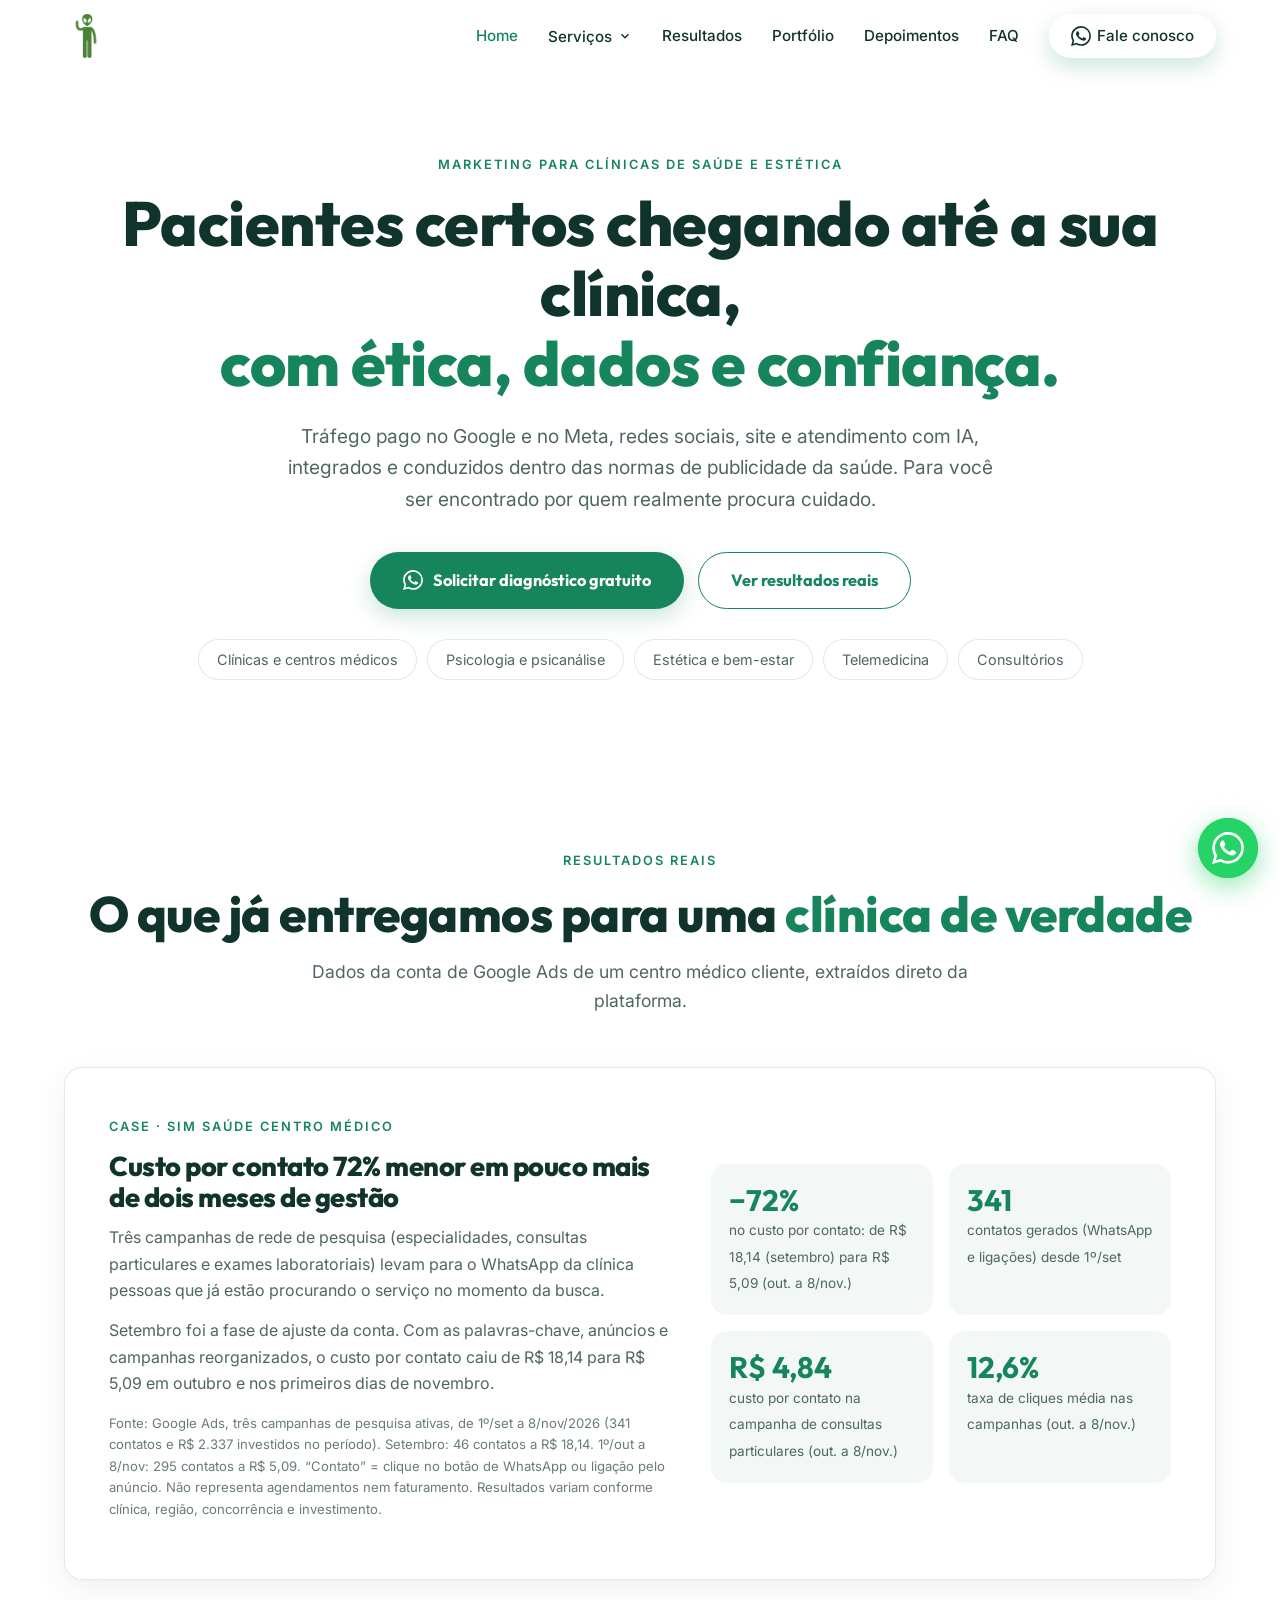
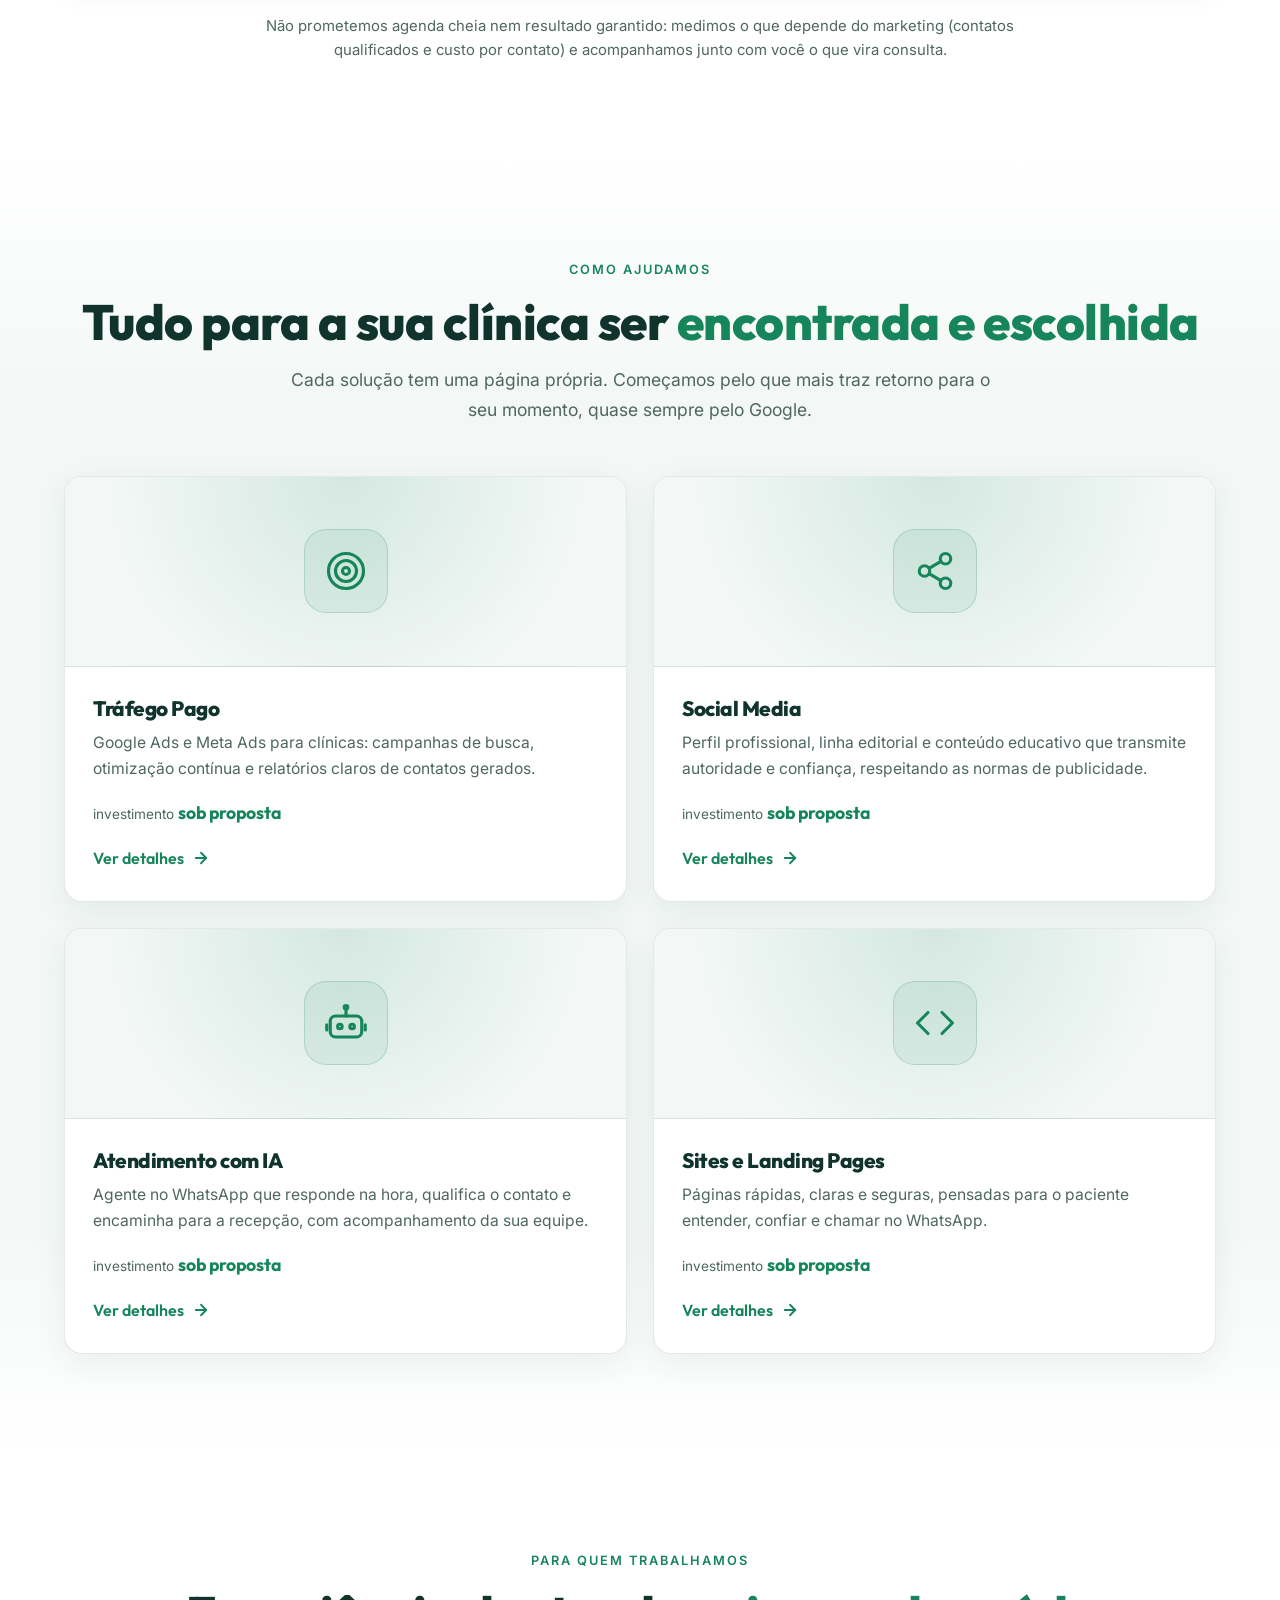
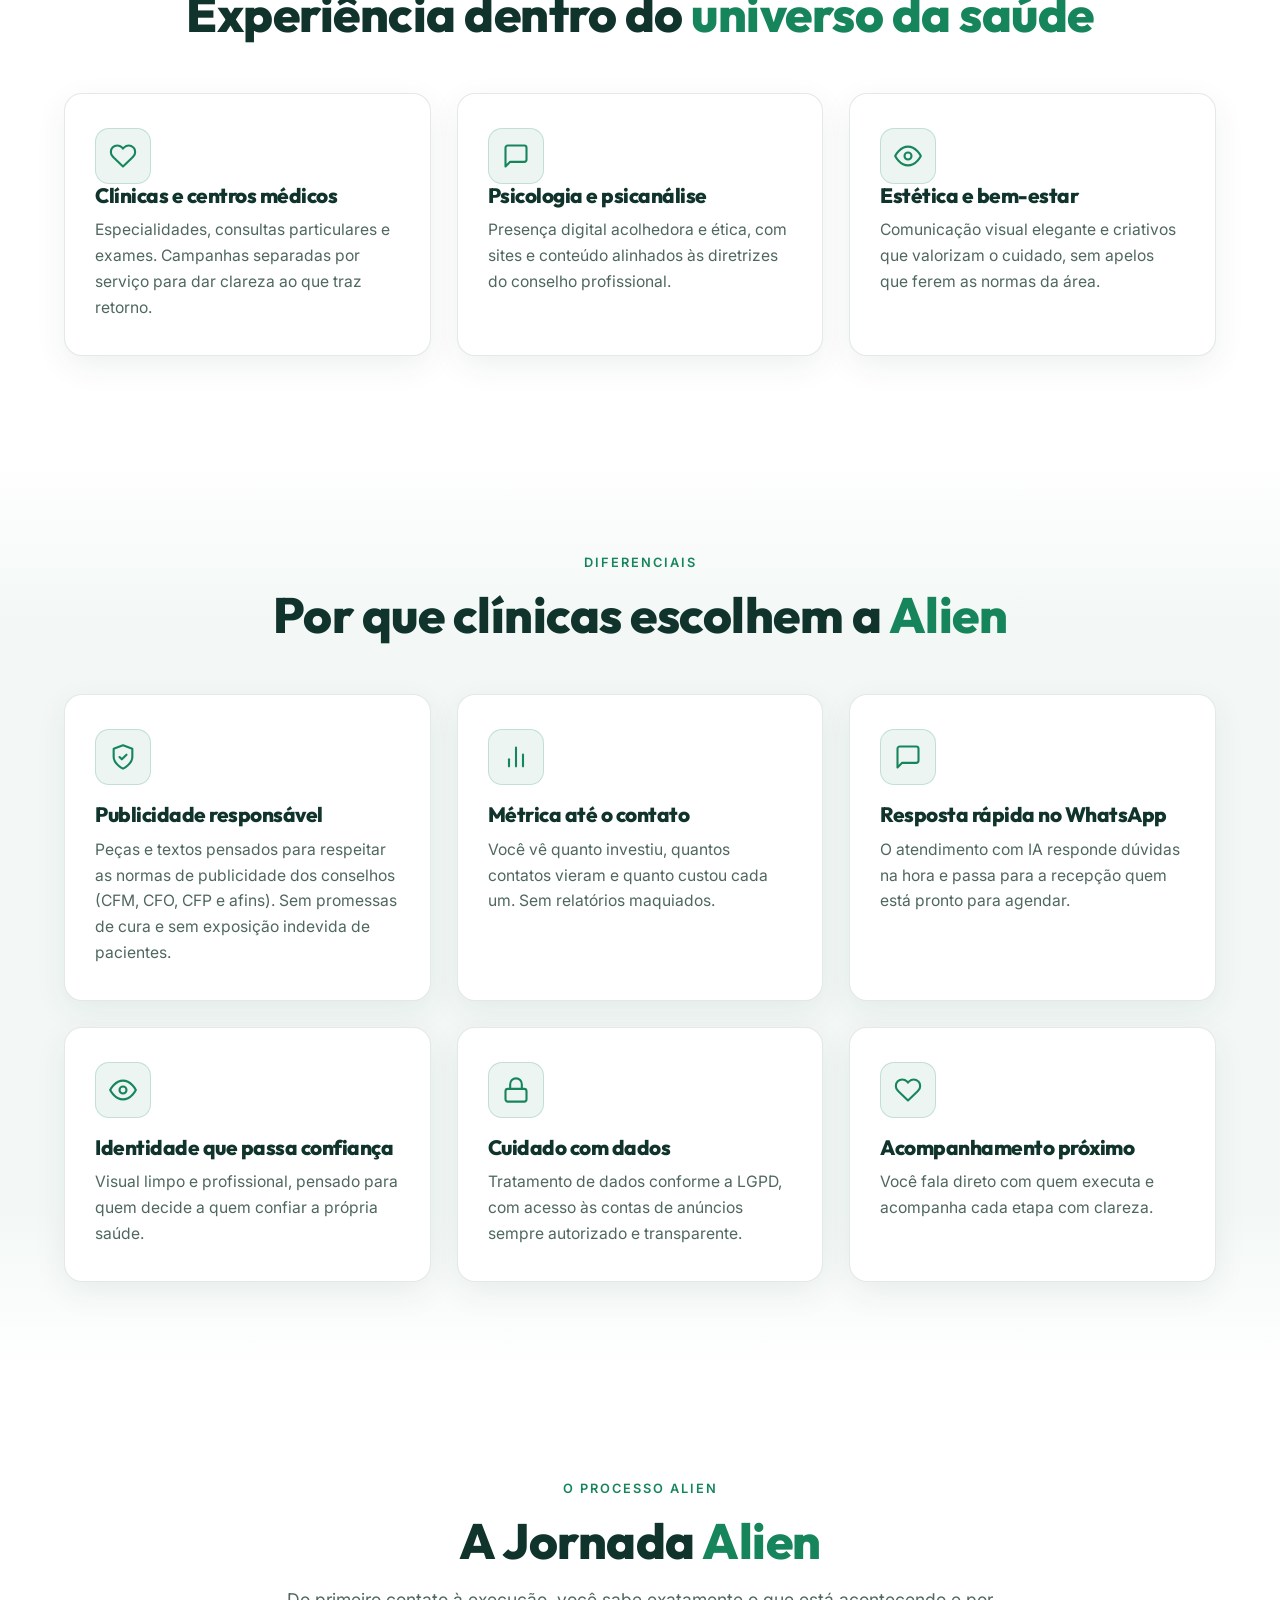
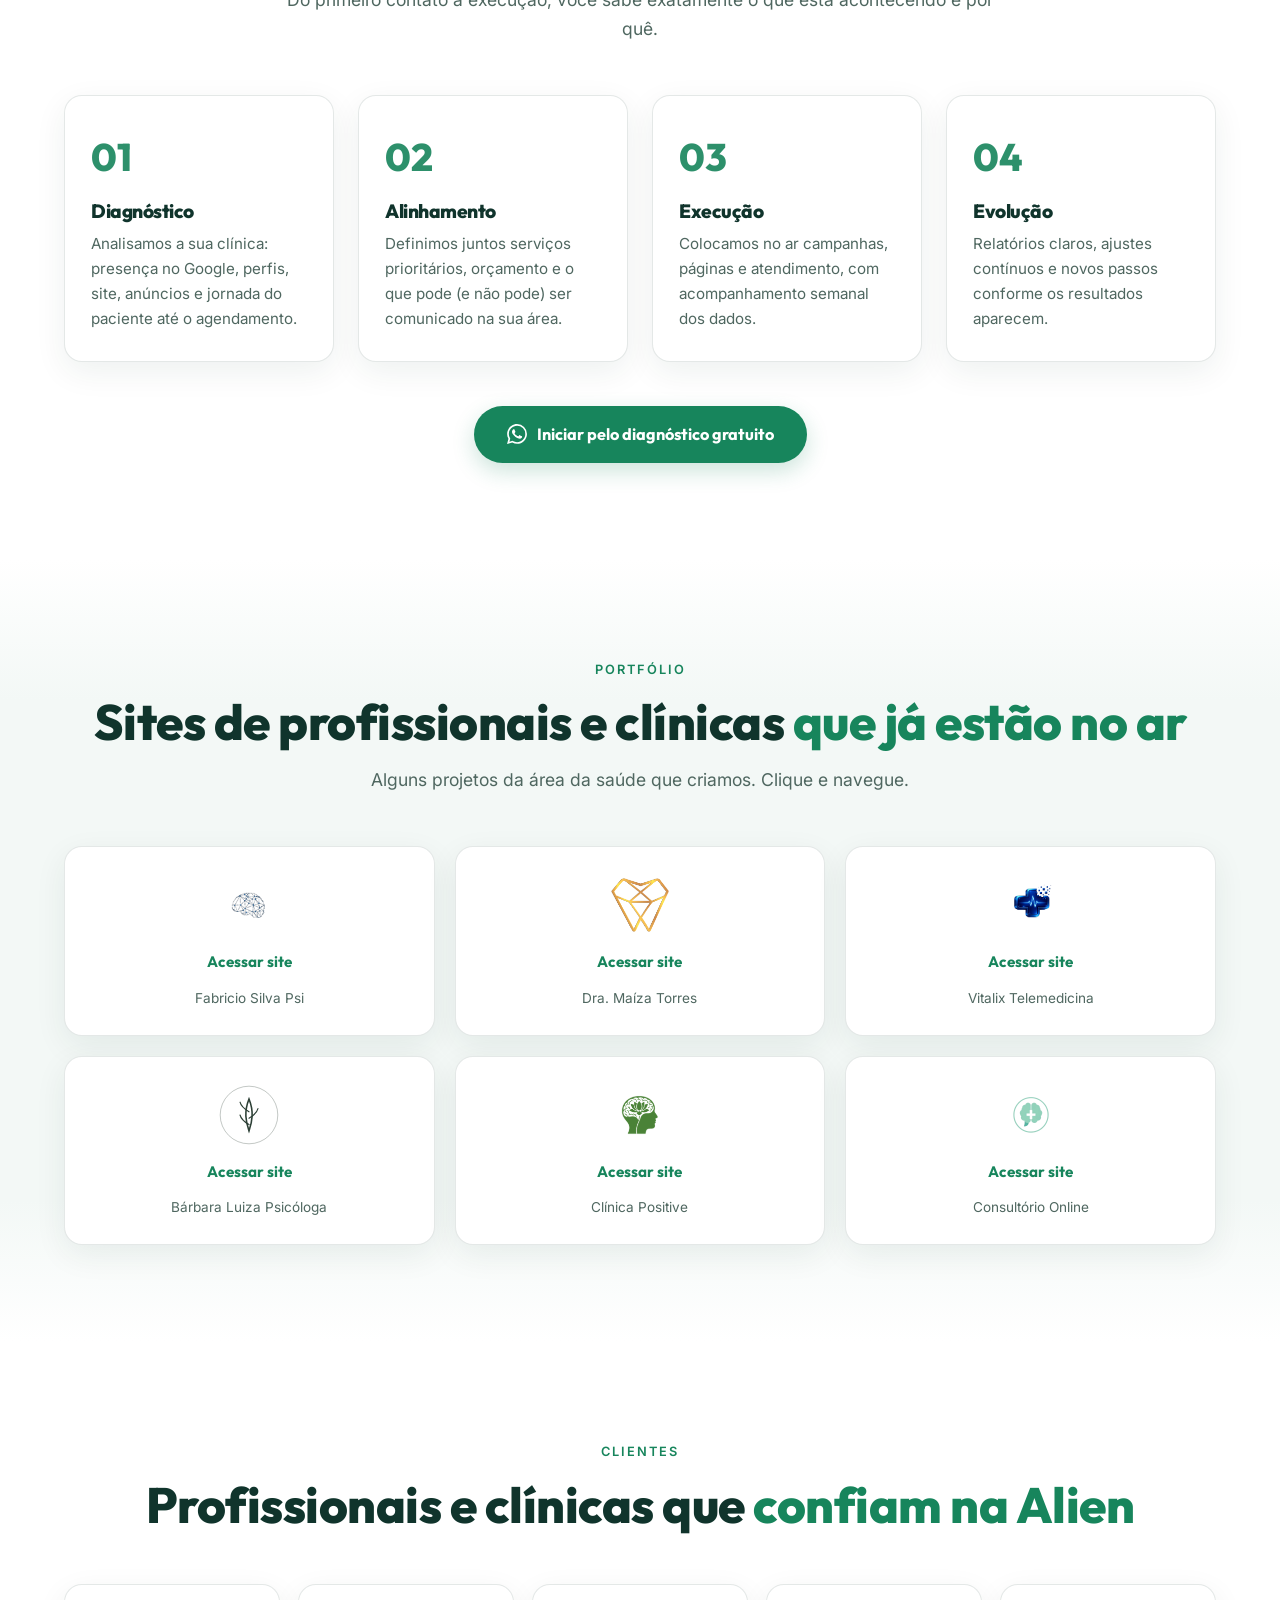
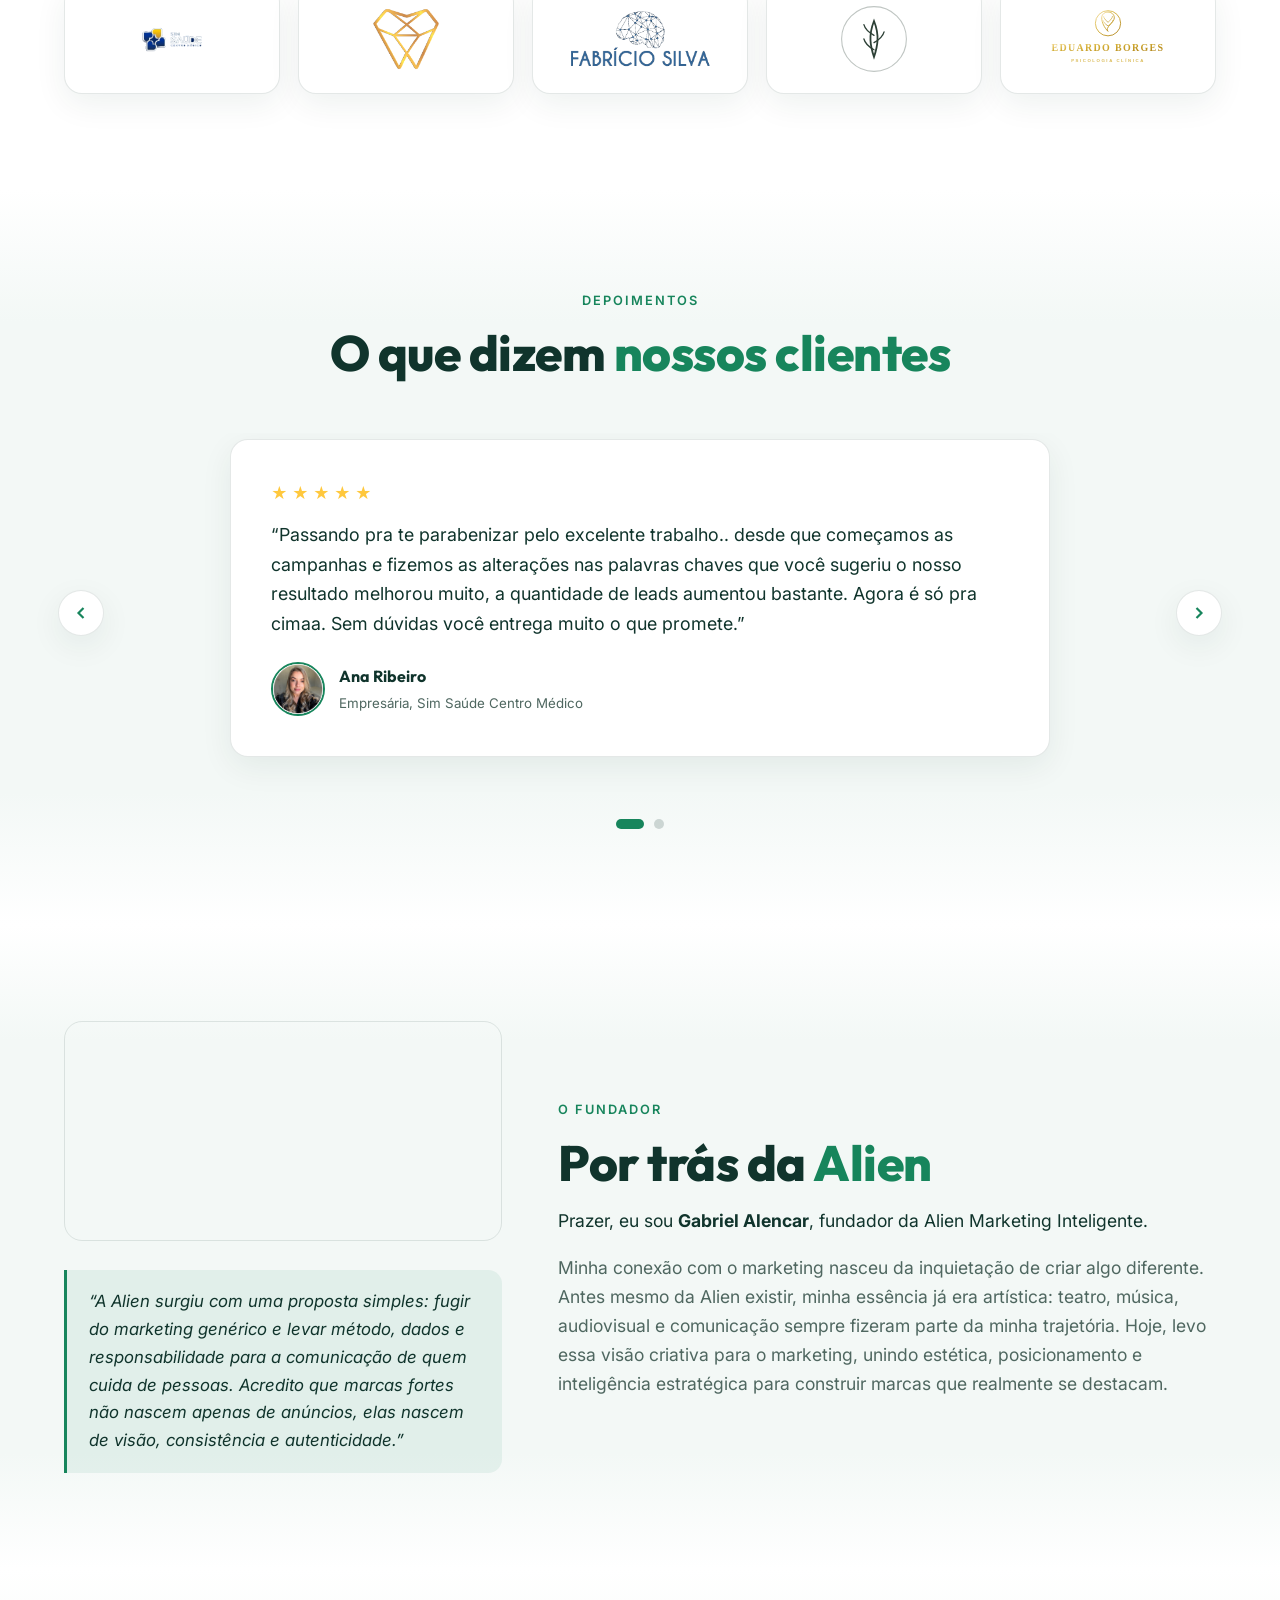
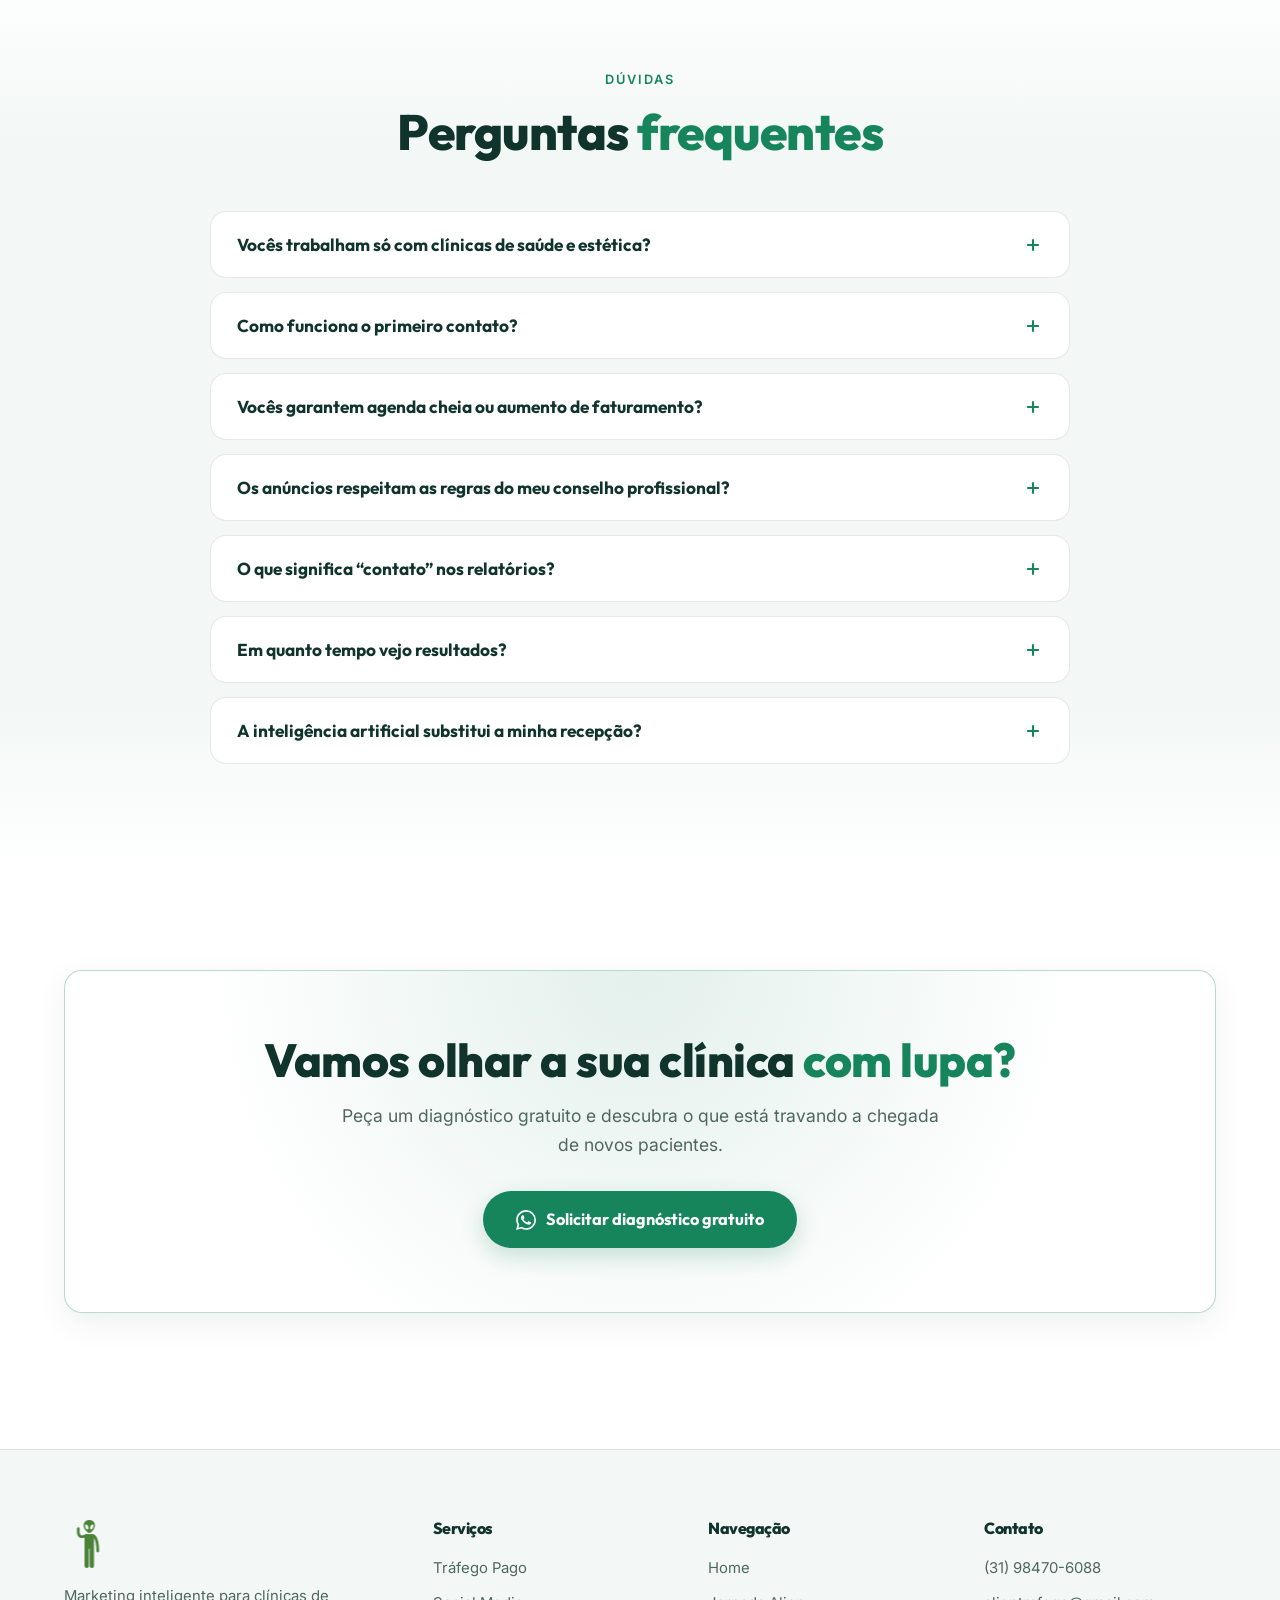
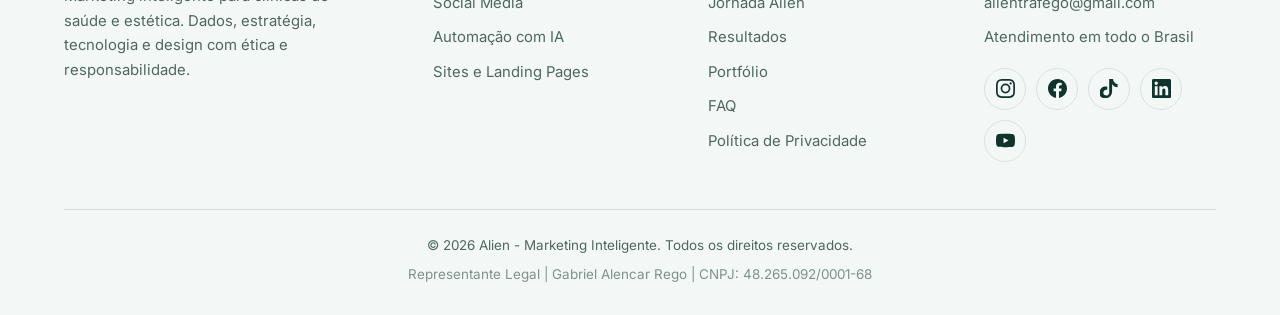
==== commit cbb6dd3f: "Site focado em clínicas de saúde e estética: tema claro, case Sim Saúde, serviços sob proposta Co-Au" ====
--- a/index.html
+++ b/index.html
@@ -3,11 +3,11 @@
 <head>
 <meta charset="UTF-8">
 <meta name="viewport" content="width=device-width, initial-scale=1.0">
-<title>Alien - Marketing Inteligente | Tráfego Pago, Social Media, Sites e IA</title>
-<meta name="description" content="Agência de marketing digital em Montes Claros - MG. Tráfego pago, gestão de redes sociais, automação com IA, sites, landing pages e placas NFC/QR Code. Atendemos todo o Brasil.">
+<title>Alien | Marketing para clínicas de saúde e estética</title>
+<meta name="description" content="Agência de marketing digital especializada em clínicas de saúde e estética: tráfego pago no Google e Meta, redes sociais, sites e atendimento com IA. Atendemos todo o Brasil.">
 <link rel="canonical" href="https://alienmkt.com.br/">
-<meta property="og:type" content="website"><meta property="og:title" content="Alien - Marketing Inteligente | Tráfego Pago, Social Media, Sites e IA"><meta property="og:description" content="Agência de marketing digital em Montes Claros - MG. Tráfego pago, gestão de redes sociais, automação com IA, sites, landing pages e placas NFC/QR Code. Atendemos todo o Brasil.">
-<meta property="og:url" content="https://alienmkt.com.br/"><meta property="og:image" content="https://alienmkt.com.br/assets/placas/placa-google-avaliacoes-foto.webp"><meta property="og:locale" content="pt_BR">
+<meta property="og:type" content="website"><meta property="og:title" content="Alien | Marketing para clínicas de saúde e estética"><meta property="og:description" content="Agência de marketing digital especializada em clínicas de saúde e estética: tráfego pago no Google e Meta, redes sociais, sites e atendimento com IA. Atendemos todo o Brasil.">
+<meta property="og:url" content="https://alienmkt.com.br/"><meta property="og:image" content="https://alienmkt.com.br/assets/Favicon s Fundo svg.svg"><meta property="og:locale" content="pt_BR">
 <link rel="icon" href="assets/Favicon s Fundo svg.svg" type="image/svg+xml">
 <link rel="preconnect" href="https://fonts.googleapis.com"><link rel="preconnect" href="https://fonts.gstatic.com" crossorigin>
 <link href="https://fonts.googleapis.com/css2?family=Outfit:wght@300;400;600;700;800&family=Inter:wght@400;500;600&display=swap" rel="stylesheet">
@@ -40,13 +40,13 @@
     <!-- End Meta Pixel Code -->
 </head>
 <body>
-<video autoplay loop muted playsinline class="bg-video"><source src="assets/Create_movement_for_image_202605052324.mp4" type="video/mp4"></video><div class="stars"></div>
 <header class="header"><div class="container">
 <a href="index.html" class="logo" aria-label="Alien Marketing Inteligente"><img src="assets/Favicon s Fundo svg.svg" alt="Alien"></a>
 <button class="burger" aria-label="Abrir menu" type="button"><span></span><span></span><span></span></button>
 <nav class="nav">
 <a href="index.html" class="active">Home</a>
-<div class="dd"><button type="button">Serviços <svg viewBox="0 0 24 24" fill="none" stroke="currentColor" stroke-width="2.5"><polyline points="6 9 12 15 18 9"/></svg></button><div class="dd-menu"><a href="trafego-pago.html"><span class="ic"><svg viewBox="0 0 24 24" stroke-linecap="round" stroke-linejoin="round"><circle cx="12" cy="12" r="10"/><circle cx="12" cy="12" r="6"/><circle cx="12" cy="12" r="2"/></svg></span><span><strong>Tráfego Pago</strong><small>Anúncios no Meta, Google e TikTok</small></span></a><a href="social-media.html"><span class="ic"><svg viewBox="0 0 24 24" stroke-linecap="round" stroke-linejoin="round"><circle cx="18" cy="5" r="3"/><circle cx="6" cy="12" r="3"/><circle cx="18" cy="19" r="3"/><path d="m8.6 13.5 6.8 4M15.4 6.5l-6.8 4"/></svg></span><span><strong>Social Media</strong><small>Gestão e conteúdo estratégico</small></span></a><a href="automacao-ia.html"><span class="ic"><svg viewBox="0 0 24 24" stroke-linecap="round" stroke-linejoin="round"><rect x="3" y="8" width="18" height="12" rx="3"/><path d="M12 8V4"/><circle cx="12" cy="3" r="1"/><circle cx="8.5" cy="14" r="1.3"/><circle cx="15.5" cy="14" r="1.3"/><path d="M1 13v3M23 13v3"/></svg></span><span><strong>Automação com IA</strong><small>Atendimento e vendas 24h</small></span></a><a href="sites-landing-pages.html"><span class="ic"><svg viewBox="0 0 24 24" stroke-linecap="round" stroke-linejoin="round"><polyline points="16 18 22 12 16 6"/><polyline points="8 6 2 12 8 18"/></svg></span><span><strong>Sites e Landing Pages</strong><small>Páginas feitas para converter</small></span></a><a href="placas-nfc-qrcode.html"><span class="ic"><svg viewBox="0 0 24 24" stroke-linecap="round" stroke-linejoin="round"><path d="M5 12.55a11 11 0 0 1 14.08 0M1.42 9a16 16 0 0 1 21.16 0M8.53 16.11a6 6 0 0 1 6.95 0"/><circle cx="12" cy="20" r="1"/></svg></span><span><strong>Placas NFC e QR Code</strong><small>Avaliações Google, Pix, Instagram…</small></span></a></div></div>
+<div class="dd"><button type="button">Serviços <svg viewBox="0 0 24 24" fill="none" stroke="currentColor" stroke-width="2.5"><polyline points="6 9 12 15 18 9"/></svg></button><div class="dd-menu"><a href="trafego-pago.html"><span class="ic"><svg viewBox="0 0 24 24" stroke-linecap="round" stroke-linejoin="round"><circle cx="12" cy="12" r="10"/><circle cx="12" cy="12" r="6"/><circle cx="12" cy="12" r="2"/></svg></span><span><strong>Tráfego Pago</strong><small>Google Ads e Meta Ads para clínicas</small></span></a><a href="social-media.html"><span class="ic"><svg viewBox="0 0 24 24" stroke-linecap="round" stroke-linejoin="round"><circle cx="18" cy="5" r="3"/><circle cx="6" cy="12" r="3"/><circle cx="18" cy="19" r="3"/><path d="m8.6 13.5 6.8 4M15.4 6.5l-6.8 4"/></svg></span><span><strong>Social Media</strong><small>Gestão e conteúdo estratégico</small></span></a><a href="automacao-ia.html"><span class="ic"><svg viewBox="0 0 24 24" stroke-linecap="round" stroke-linejoin="round"><rect x="3" y="8" width="18" height="12" rx="3"/><path d="M12 8V4"/><circle cx="12" cy="3" r="1"/><circle cx="8.5" cy="14" r="1.3"/><circle cx="15.5" cy="14" r="1.3"/><path d="M1 13v3M23 13v3"/></svg></span><span><strong>Atendimento com IA</strong><small>Atendimento 24h no WhatsApp</small></span></a><a href="sites-landing-pages.html"><span class="ic"><svg viewBox="0 0 24 24" stroke-linecap="round" stroke-linejoin="round"><polyline points="16 18 22 12 16 6"/><polyline points="8 6 2 12 8 18"/></svg></span><span><strong>Sites e Landing Pages</strong><small>Páginas feitas para converter</small></span></a></div></div>
+<a href="index.html#resultados">Resultados</a>
 <a href="index.html#portfolio">Portfólio</a>
 <a href="index.html#depoimentos">Depoimentos</a>
 <a href="index.html#faq">FAQ</a>
@@ -54,77 +54,90 @@
 </nav></div></header>
 <main>
 
-<section class="hero" id="hero"><div class="container hero-center">
-<h1 class="reveal">Dados. Estratégia. Crescimento.<br><span class="neon">Inconformados com resultados medíocres.</span></h1>
-<p class="lead reveal">Tráfego pago, redes sociais, sites, automação com IA e presença local. Tudo integrado para o seu negócio ser encontrado, admirado e escolhido.</p>
-<div class="btn-row reveal"><a href="https://wa.me/5531984706088?text=Ol%C3%A1%21%20Quero%20solicitar%20um%20diagn%C3%B3stico%20gratuito%20para%20o%20meu%20neg%C3%B3cio." target="_blank" rel="noopener" class="btn btn-neon "><svg viewBox="0 0 24 24" fill="currentColor"><path d="M17.472 14.382c-.297-.149-1.758-.867-2.03-.967-.273-.099-.471-.148-.67.15-.197.297-.767.966-.94 1.164-.173.199-.347.223-.644.075-.297-.15-1.255-.463-2.39-1.475-.883-.788-1.48-1.761-1.653-2.059-.173-.297-.018-.458.13-.606.134-.133.298-.347.446-.52.149-.174.198-.298.298-.497.099-.198.05-.371-.025-.52-.075-.149-.669-1.612-.916-2.207-.242-.579-.487-.5-.669-.51a12.8 12.8 0 0 0-.57-.01c-.198 0-.52.074-.792.372-.272.297-1.04 1.016-1.04 2.479 0 1.462 1.065 2.875 1.213 3.074.149.198 2.096 3.2 5.077 4.487.709.306 1.262.489 1.694.625.712.227 1.36.195 1.871.118.571-.085 1.758-.719 2.006-1.413.248-.694.248-1.289.173-1.413-.074-.124-.272-.198-.57-.347m-5.421 7.403h-.004a9.87 9.87 0 0 1-5.031-1.378l-.361-.214-3.741.982.998-3.648-.235-.374a9.86 9.86 0 0 1-1.51-5.26c.001-5.45 4.436-9.884 9.888-9.884 2.64 0 5.122 1.03 6.988 2.898a9.825 9.825 0 0 1 2.893 6.994c-.003 5.45-4.437 9.884-9.885 9.884m8.413-18.297A11.815 11.815 0 0 0 12.05 0C5.495 0 .16 5.335.157 11.892c0 2.096.547 4.142 1.588 5.945L.057 24l6.305-1.654a11.882 11.882 0 0 0 5.683 1.448h.005c6.554 0 11.89-5.335 11.893-11.893a11.821 11.821 0 0 0-3.48-8.413Z"/></svg>Solicitar diagnóstico gratuito</a><a href="#servicos" class="btn btn-ghost">Conhecer os serviços</a></div>
-<p class="tag-line">Inteligência Alienígena Aplicada</p>
+<section class="hero hero-health" id="hero"><div class="container hero-center">
+<span class="eyebrow reveal">Marketing para clínicas de saúde e estética</span>
+<h1 class="reveal">Pacientes certos chegando até a sua clínica,<br><span class="neon">com ética, dados e confiança.</span></h1>
+<p class="lead reveal">Tráfego pago no Google e no Meta, redes sociais, site e atendimento com IA, integrados e conduzidos dentro das normas de publicidade da saúde. Para você ser encontrado por quem realmente procura cuidado.</p>
+<div class="btn-row reveal"><a href="https://wa.me/5531984706088?text=Ol%C3%A1%21%20Sou%20profissional%2Fgestor%20de%20cl%C3%ADnica%20e%20quero%20solicitar%20um%20diagn%C3%B3stico%20gratuito%20do%20marketing%20da%20minha%20cl%C3%ADnica." target="_blank" rel="noopener" class="btn btn-neon"><svg viewBox="0 0 24 24" fill="currentColor"><path d="M17.472 14.382c-.297-.149-1.758-.867-2.03-.967-.273-.099-.471-.148-.67.15-.197.297-.767.966-.94 1.164-.173.199-.347.223-.644.075-.297-.15-1.255-.463-2.39-1.475-.883-.788-1.48-1.761-1.653-2.059-.173-.297-.018-.458.13-.606.134-.133.298-.347.446-.52.149-.174.198-.298.298-.497.099-.198.05-.371-.025-.52-.075-.149-.669-1.612-.916-2.207-.242-.579-.487-.5-.669-.51a12.8 12.8 0 0 0-.57-.01c-.198 0-.52.074-.792.372-.272.297-1.04 1.016-1.04 2.479 0 1.462 1.065 2.875 1.213 3.074.149.198 2.096 3.2 5.077 4.487.709.306 1.262.489 1.694.625.712.227 1.36.195 1.871.118.571-.085 1.758-.719 2.006-1.413.248-.694.248-1.289.173-1.413-.074-.124-.272-.198-.57-.347m-5.421 7.403h-.004a9.87 9.87 0 0 1-5.031-1.378l-.361-.214-3.741.982.998-3.648-.235-.374a9.86 9.86 0 0 1-1.51-5.26c.001-5.45 4.436-9.884 9.888-9.884 2.64 0 5.122 1.03 6.988 2.898a9.825 9.825 0 0 1 2.893 6.994c-.003 5.45-4.437 9.884-9.885 9.884m8.413-18.297A11.815 11.815 0 0 0 12.05 0C5.495 0 .16 5.335.157 11.892c0 2.096.547 4.142 1.588 5.945L.057 24l6.305-1.654a11.882 11.882 0 0 0 5.683 1.448h.005c6.554 0 11.89-5.335 11.893-11.893a11.821 11.821 0 0 0-3.48-8.413Z"/></svg>Solicitar diagnóstico gratuito</a><a href="#resultados" class="btn btn-ghost">Ver resultados reais</a></div>
+<div class="pill-row reveal"><span class="pill">Clínicas e centros médicos</span><span class="pill">Psicologia e psicanálise</span><span class="pill">Estética e bem-estar</span><span class="pill">Telemedicina</span><span class="pill">Consultórios</span></div>
 </div></section>
 
-<section class="section" id="servicos"><div class="container">
-<div class="sec-head reveal center"><span class="eyebrow">Nossos serviços</span><h2 class="h2">Tudo o que o seu negócio precisa para <span class="neon">crescer no digital</span></h2><p class="lead">Cada solução tem uma página própria com explicação completa, benefícios e valores. Escolha por onde começar.</p></div>
-<div class="grid g3"><a href="trafego-pago.html" class="card svc glass reveal"><div class="svc-media"><div class="ico"><svg viewBox="0 0 24 24" stroke-linecap="round" stroke-linejoin="round"><circle cx="12" cy="12" r="10"/><circle cx="12" cy="12" r="6"/><circle cx="12" cy="12" r="2"/></svg></div></div><div class="svc-body"><h3 style="margin-top:0">Tráfego Pago</h3><p>Anúncios no Meta, Google e TikTok com estratégia, dados e otimização contínua para gerar contatos e vendas.</p><div class="from">a partir de <b>R$ 799</b>/mês</div><span class="link-arrow">Ver detalhes e valores<svg viewBox="0 0 24 24" fill="none" stroke="currentColor" stroke-width="2.4" stroke-linecap="round" stroke-linejoin="round"><line x1="5" y1="12" x2="19" y2="12"/><polyline points="12 5 19 12 12 19"/></svg></span></div></a><a href="social-media.html" class="card svc glass reveal"><div class="svc-media"><div class="ico"><svg viewBox="0 0 24 24" stroke-linecap="round" stroke-linejoin="round"><circle cx="18" cy="5" r="3"/><circle cx="6" cy="12" r="3"/><circle cx="18" cy="19" r="3"/><path d="m8.6 13.5 6.8 4M15.4 6.5l-6.8 4"/></svg></div></div><div class="svc-body"><h3 style="margin-top:0">Social Media</h3><p>Gestão de redes sociais com identidade visual, linha editorial e crescimento constante do seu perfil.</p><div class="from">orçamento <b>personalizado</b></div><span class="link-arrow">Ver detalhes e valores<svg viewBox="0 0 24 24" fill="none" stroke="currentColor" stroke-width="2.4" stroke-linecap="round" stroke-linejoin="round"><line x1="5" y1="12" x2="19" y2="12"/><polyline points="12 5 19 12 12 19"/></svg></span></div></a><a href="automacao-ia.html" class="card svc glass reveal"><div class="svc-media"><div class="ico"><svg viewBox="0 0 24 24" stroke-linecap="round" stroke-linejoin="round"><rect x="3" y="8" width="18" height="12" rx="3"/><path d="M12 8V4"/><circle cx="12" cy="3" r="1"/><circle cx="8.5" cy="14" r="1.3"/><circle cx="15.5" cy="14" r="1.3"/><path d="M1 13v3M23 13v3"/></svg></div></div><div class="svc-body"><h3 style="margin-top:0">Automação com IA</h3><p>Agentes e chatbots que atendem, qualificam e encaminham clientes no WhatsApp e Instagram, 24 horas por dia.</p><div class="from">a partir de <b>R$ 1.500</b></div><span class="link-arrow">Ver detalhes e valores<svg viewBox="0 0 24 24" fill="none" stroke="currentColor" stroke-width="2.4" stroke-linecap="round" stroke-linejoin="round"><line x1="5" y1="12" x2="19" y2="12"/><polyline points="12 5 19 12 12 19"/></svg></span></div></a><a href="sites-landing-pages.html" class="card svc glass reveal"><div class="svc-media"><div class="ico"><svg viewBox="0 0 24 24" stroke-linecap="round" stroke-linejoin="round"><polyline points="16 18 22 12 16 6"/><polyline points="8 6 2 12 8 18"/></svg></div></div><div class="svc-body"><h3 style="margin-top:0">Sites e Landing Pages</h3><p>Páginas rápidas, responsivas e desenhadas para converter visitantes em clientes. Hospedagem inclusa.</p><div class="from">a partir de <b>R$ 79</b>/mês</div><span class="link-arrow">Ver detalhes e valores<svg viewBox="0 0 24 24" fill="none" stroke="currentColor" stroke-width="2.4" stroke-linecap="round" stroke-linejoin="round"><line x1="5" y1="12" x2="19" y2="12"/><polyline points="12 5 19 12 12 19"/></svg></span></div></a><a href="placas-nfc-qrcode.html" class="card svc glass reveal"><div class="svc-media"><img src="assets/placas/placa-google-avaliacoes-foto.webp" alt="Placas NFC e QR Code" loading="lazy"></div><div class="svc-body"><h3 style="margin-top:0">Placas NFC e QR Code</h3><p>Placas de mesa e balcão para avaliações no Google, Instagram, WhatsApp, Wi-Fi, Pix e cardápio.</p><div class="from">valor <b>sob consulta</b></div><span class="link-arrow">Ver detalhes e valores<svg viewBox="0 0 24 24" fill="none" stroke="currentColor" stroke-width="2.4" stroke-linecap="round" stroke-linejoin="round"><line x1="5" y1="12" x2="19" y2="12"/><polyline points="12 5 19 12 12 19"/></svg></span></div></a><a href="https://wa.me/5531984706088?text=Quero%20saber%20mais%20sobre%20Google%20Meu%20Neg%C3%B3cio" target="_blank" rel="noopener" class="card svc glass reveal"><div class="svc-media"><div class="ico"><svg viewBox="0 0 24 24" stroke-linecap="round" stroke-linejoin="round"><path d="M21 10c0 7-9 13-9 13s-9-6-9-13a9 9 0 0 1 18 0z"/><circle cx="12" cy="10" r="3"/></svg></div></div><div class="svc-body"><h3 style="margin-top:0">Google Meu Negócio</h3><p>Perfil otimizado para aparecer nas buscas locais e no Google Maps, com estratégia de avaliações 5 estrelas.</p><div class="from"><b>R$ 350</b> pagamento único</div><span class="link-arrow">Quero saber mais<svg viewBox="0 0 24 24" fill="none" stroke="currentColor" stroke-width="2.4" stroke-linecap="round" stroke-linejoin="round"><line x1="5" y1="12" x2="19" y2="12"/><polyline points="12 5 19 12 12 19"/></svg></span></div></a></div>
+<section class="section" id="resultados"><div class="container">
+<div class="sec-head reveal center"><span class="eyebrow">Resultados reais</span><h2 class="h2">O que já entregamos para uma <span class="neon">clínica de verdade</span></h2><p class="lead">Dados da conta de Google Ads de um centro médico cliente, extraídos direto da plataforma.</p></div>
+<div class="case glass reveal">
+<div><span class="eyebrow">Case · Sim Saúde Centro Médico</span><h3>Custo por contato 72% menor em pouco mais de dois meses de gestão</h3>
+<p>Três campanhas de rede de pesquisa (especialidades, consultas particulares e exames laboratoriais) levam para o WhatsApp da clínica pessoas que já estão procurando o serviço no momento da busca.</p>
+<p>Setembro foi a fase de ajuste da conta. Com as palavras-chave, anúncios e campanhas reorganizados, o custo por contato caiu de R$ 18,14 para R$ 5,09 em outubro e nos primeiros dias de novembro.</p>
+<p class="fine">Fonte: Google Ads, três campanhas de pesquisa ativas, de 1º/set a 8/nov/2026 (341 contatos e R$ 2.337 investidos no período). Setembro: 46 contatos a R$ 18,14. 1º/out a 8/nov: 295 contatos a R$ 5,09. “Contato” = clique no botão de WhatsApp ou ligação pelo anúncio. Não representa agendamentos nem faturamento. Resultados variam conforme clínica, região, concorrência e investimento.</p></div>
+<div class="case-nums">
+<div class="n"><b>−72%</b><span>no custo por contato: de R$ 18,14 (setembro) para R$ 5,09 (out. a 8/nov.)</span></div>
+<div class="n"><b>341</b><span>contatos gerados (WhatsApp e ligações) desde 1º/set</span></div>
+<div class="n"><b>R$ 4,84</b><span>custo por contato na campanha de consultas particulares (out. a 8/nov.)</span></div>
+<div class="n"><b>12,6%</b><span>taxa de cliques média nas campanhas (out. a 8/nov.)</span></div>
+</div></div>
+<p class="trust-note reveal">Não prometemos agenda cheia nem resultado garantido: medimos o que depende do marketing (contatos qualificados e custo por contato) e acompanhamos junto com você o que vira consulta.</p>
 </div></section>
 
-<section class="section alt" id="jornada"><div class="container">
-<div class="sec-head reveal center"><span class="eyebrow">O processo Alien</span><h2 class="h2">A Jornada <span class="neon">Alien</span></h2><p class="lead">Do primeiro contato à execução, você sabe exatamente o que está acontecendo e por quê.</p></div>
-<div class="steps"><div class="step glass reveal"><h3>Abdução</h3><p>Abduzimos o seu negócio para analisar qual é o melhor caminho para direcionar a sua empresa no digital.</p></div><div class="step glass reveal"><h3>Alinhamento Alien</h3><p>Alinhamos o que você deseja com o que vamos produzir, garantindo excelência em cada entrega.</p></div><div class="step glass reveal"><h3>Desenvolvimento</h3><p>Desenvolvemos o projeto e a estratégia conforme o que foi alinhado entre você e a Alien.</p></div><div class="step glass reveal"><h3>Evolução Alien</h3><p>Apresentamos o plano de ação pronto para iniciar uma nova fase no seu negócio.</p></div></div>
-<div class="btn-row reveal" style="justify-content:center;margin-top:44px"><a href="https://wa.me/5531984706088?text=Ol%C3%A1%21%20Quero%20iniciar%20a%20Jornada%20Alien%20para%20o%20meu%20neg%C3%B3cio." target="_blank" rel="noopener" class="btn btn-neon "><svg viewBox="0 0 24 24" fill="currentColor"><path d="M17.472 14.382c-.297-.149-1.758-.867-2.03-.967-.273-.099-.471-.148-.67.15-.197.297-.767.966-.94 1.164-.173.199-.347.223-.644.075-.297-.15-1.255-.463-2.39-1.475-.883-.788-1.48-1.761-1.653-2.059-.173-.297-.018-.458.13-.606.134-.133.298-.347.446-.52.149-.174.198-.298.298-.497.099-.198.05-.371-.025-.52-.075-.149-.669-1.612-.916-2.207-.242-.579-.487-.5-.669-.51a12.8 12.8 0 0 0-.57-.01c-.198 0-.52.074-.792.372-.272.297-1.04 1.016-1.04 2.479 0 1.462 1.065 2.875 1.213 3.074.149.198 2.096 3.2 5.077 4.487.709.306 1.262.489 1.694.625.712.227 1.36.195 1.871.118.571-.085 1.758-.719 2.006-1.413.248-.694.248-1.289.173-1.413-.074-.124-.272-.198-.57-.347m-5.421 7.403h-.004a9.87 9.87 0 0 1-5.031-1.378l-.361-.214-3.741.982.998-3.648-.235-.374a9.86 9.86 0 0 1-1.51-5.26c.001-5.45 4.436-9.884 9.888-9.884 2.64 0 5.122 1.03 6.988 2.898a9.825 9.825 0 0 1 2.893 6.994c-.003 5.45-4.437 9.884-9.885 9.884m8.413-18.297A11.815 11.815 0 0 0 12.05 0C5.495 0 .16 5.335.157 11.892c0 2.096.547 4.142 1.588 5.945L.057 24l6.305-1.654a11.882 11.882 0 0 0 5.683 1.448h.005c6.554 0 11.89-5.335 11.893-11.893a11.821 11.821 0 0 0-3.48-8.413Z"/></svg>Iniciar minha jornada</a></div>
+<section class="section alt" id="servicos"><div class="container">
+<div class="sec-head reveal center"><span class="eyebrow">Como ajudamos</span><h2 class="h2">Tudo para a sua clínica ser <span class="neon">encontrada e escolhida</span></h2><p class="lead">Cada solução tem uma página própria. Começamos pelo que mais traz retorno para o seu momento, quase sempre pelo Google.</p></div>
+<div class="grid g2"><a href="trafego-pago.html" class="card svc glass reveal"><div class="svc-media"><div class="ico"><svg viewBox="0 0 24 24" stroke-linecap="round" stroke-linejoin="round"><circle cx="12" cy="12" r="10"/><circle cx="12" cy="12" r="6"/><circle cx="12" cy="12" r="2"/></svg></div></div><div class="svc-body"><h3 style="margin-top:0">Tráfego Pago</h3><p>Google Ads e Meta Ads para clínicas: campanhas de busca, otimização contínua e relatórios claros de contatos gerados.</p><div class="from">investimento <b>sob proposta</b></div><span class="link-arrow">Ver detalhes<svg viewBox="0 0 24 24" fill="none" stroke="currentColor" stroke-width="2.4" stroke-linecap="round" stroke-linejoin="round"><line x1="5" y1="12" x2="19" y2="12"/><polyline points="12 5 19 12 12 19"/></svg></span></div></a><a href="social-media.html" class="card svc glass reveal"><div class="svc-media"><div class="ico"><svg viewBox="0 0 24 24" stroke-linecap="round" stroke-linejoin="round"><circle cx="18" cy="5" r="3"/><circle cx="6" cy="12" r="3"/><circle cx="18" cy="19" r="3"/><path d="m8.6 13.5 6.8 4M15.4 6.5l-6.8 4"/></svg></div></div><div class="svc-body"><h3 style="margin-top:0">Social Media</h3><p>Perfil profissional, linha editorial e conteúdo educativo que transmite autoridade e confiança, respeitando as normas de publicidade.</p><div class="from">investimento <b>sob proposta</b></div><span class="link-arrow">Ver detalhes<svg viewBox="0 0 24 24" fill="none" stroke="currentColor" stroke-width="2.4" stroke-linecap="round" stroke-linejoin="round"><line x1="5" y1="12" x2="19" y2="12"/><polyline points="12 5 19 12 12 19"/></svg></span></div></a><a href="automacao-ia.html" class="card svc glass reveal"><div class="svc-media"><div class="ico"><svg viewBox="0 0 24 24" stroke-linecap="round" stroke-linejoin="round"><rect x="3" y="8" width="18" height="12" rx="3"/><path d="M12 8V4"/><circle cx="12" cy="3" r="1"/><circle cx="8.5" cy="14" r="1.3"/><circle cx="15.5" cy="14" r="1.3"/><path d="M1 13v3M23 13v3"/></svg></div></div><div class="svc-body"><h3 style="margin-top:0">Atendimento com IA</h3><p>Agente no WhatsApp que responde na hora, qualifica o contato e encaminha para a recepção, com acompanhamento da sua equipe.</p><div class="from">investimento <b>sob proposta</b></div><span class="link-arrow">Ver detalhes<svg viewBox="0 0 24 24" fill="none" stroke="currentColor" stroke-width="2.4" stroke-linecap="round" stroke-linejoin="round"><line x1="5" y1="12" x2="19" y2="12"/><polyline points="12 5 19 12 12 19"/></svg></span></div></a><a href="sites-landing-pages.html" class="card svc glass reveal"><div class="svc-media"><div class="ico"><svg viewBox="0 0 24 24" stroke-linecap="round" stroke-linejoin="round"><polyline points="16 18 22 12 16 6"/><polyline points="8 6 2 12 8 18"/></svg></div></div><div class="svc-body"><h3 style="margin-top:0">Sites e Landing Pages</h3><p>Páginas rápidas, claras e seguras, pensadas para o paciente entender, confiar e chamar no WhatsApp.</p><div class="from">investimento <b>sob proposta</b></div><span class="link-arrow">Ver detalhes<svg viewBox="0 0 24 24" fill="none" stroke="currentColor" stroke-width="2.4" stroke-linecap="round" stroke-linejoin="round"><line x1="5" y1="12" x2="19" y2="12"/><polyline points="12 5 19 12 12 19"/></svg></span></div></a></div>
 </div></section>
 
-<section class="section" id="manifesto"><div class="container">
-<div class="sec-head reveal center"><span class="eyebrow">Quem somos</span><h2 class="h2">Manifesto <span class="neon">Alien</span></h2><p class="lead">Não somos apenas uma agência.</p></div>
-<div class="manifesto glass reveal">
-<p>A Alien nasceu da inconformidade. Vivemos em um mercado onde milhares de empresas possuem excelentes produtos, oferecem serviços de qualidade e contam com profissionais extremamente competentes.</p>
-<p>Mesmo assim, muitas continuam invisíveis. Não porque seus produtos sejam ruins, mas porque a forma como se comunicam não traduz o verdadeiro valor que entregam.</p>
-<p>Nós acreditamos que o marketing não deve criar ilusões. Ele deve revelar valor. Marketing é fazer com que as pessoas certas descubram algo realmente bom. É por isso que a Alien existe: para transformar dados em inteligência, inteligência em estratégia, estratégia em crescimento e crescimento em histórias reais de sucesso.</p>
-<p class="big">Quando isso acontece, o crescimento deixa de ser uma possibilidade.<br><span class="neon">E passa a ser previsível.</span></p>
-</div></div></section>
+<section class="section" id="segmentos"><div class="container">
+<div class="sec-head reveal center"><span class="eyebrow">Para quem trabalhamos</span><h2 class="h2">Experiência dentro do <span class="neon">universo da saúde</span></h2></div>
+<div class="grid g3"><div class="card glass seg-card reveal"><div class="ico"><svg viewBox="0 0 24 24" stroke-linecap="round" stroke-linejoin="round"><path d="M20.8 4.6a5.5 5.5 0 0 0-7.8 0L12 5.7l-1-1.1a5.5 5.5 0 0 0-7.8 7.8l1 1.1L12 21l7.8-7.5 1-1.1a5.5 5.5 0 0 0 0-7.8z"/></svg></div><h3>Clínicas e centros médicos</h3><p>Especialidades, consultas particulares e exames. Campanhas separadas por serviço para dar clareza ao que traz retorno.</p></div><div class="card glass seg-card reveal"><div class="ico"><svg viewBox="0 0 24 24" stroke-linecap="round" stroke-linejoin="round"><path d="M21 15a2 2 0 0 1-2 2H7l-4 4V5a2 2 0 0 1 2-2h14a2 2 0 0 1 2 2z"/></svg></div><h3>Psicologia e psicanálise</h3><p>Presença digital acolhedora e ética, com sites e conteúdo alinhados às diretrizes do conselho profissional.</p></div><div class="card glass seg-card reveal"><div class="ico"><svg viewBox="0 0 24 24" stroke-linecap="round" stroke-linejoin="round"><path d="M1 12s4-8 11-8 11 8 11 8-4 8-11 8-11-8-11-8z"/><circle cx="12" cy="12" r="3"/></svg></div><h3>Estética e bem-estar</h3><p>Comunicação visual elegante e criativos que valorizam o cuidado, sem apelos que ferem as normas da área.</p></div></div>
+</div></section>
 
 <section class="section alt" id="diferenciais"><div class="container">
-<div class="sec-head reveal center"><span class="eyebrow">Diferenciais</span><h2 class="h2">Por que escolher a <span class="neon">Alien Marketing?</span></h2><p class="lead">Entregamos tudo o que você precisa para dominar o digital e multiplicar seus resultados.</p></div>
-<div class="grid g3"><div class="card glass reveal"><div class="ico"><svg viewBox="0 0 24 24" stroke-linecap="round" stroke-linejoin="round"><line x1="18" y1="20" x2="18" y2="10"/><line x1="12" y1="20" x2="12" y2="4"/><line x1="6" y1="20" x2="6" y2="14"/></svg></div><h3>Decisões guiadas por dados</h3><p>Nada de achismo. Cada campanha, post e página é medido e ajustado com base em números reais.</p></div><div class="card glass reveal"><div class="ico"><svg viewBox="0 0 24 24" stroke-linecap="round" stroke-linejoin="round"><polygon points="12 2 2 7 12 12 22 7 12 2"/><polyline points="2 17 12 22 22 17"/><polyline points="2 12 12 17 22 12"/></svg></div><h3>Tudo em um só lugar</h3><p>Tráfego, redes sociais, site, automação e presença local trabalhando juntos, com uma única estratégia.</p></div><div class="card glass reveal"><div class="ico"><svg viewBox="0 0 24 24" stroke-linecap="round" stroke-linejoin="round"><path d="M20.84 4.61a5.5 5.5 0 0 0-7.78 0L12 5.67l-1.06-1.06a5.5 5.5 0 0 0-7.78 7.78l1.06 1.06L12 21.23l7.78-7.78 1.06-1.06a5.5 5.5 0 0 0 0-7.78z"/></svg></div><h3>Atendimento próximo</h3><p>Você fala direto com quem executa. Suporte pelo WhatsApp e acompanhamento de perto dos resultados.</p></div><div class="card glass reveal"><div class="ico"><svg viewBox="0 0 24 24" stroke-linecap="round" stroke-linejoin="round"><path d="M1 12s4-8 11-8 11 8 11 8-4 8-11 8-11-8-11-8z"/><circle cx="12" cy="12" r="3"/></svg></div><h3>Transparência total</h3><p>Relatórios claros e acesso às métricas para você enxergar para onde vai cada real investido.</p></div><div class="card glass reveal"><div class="ico"><svg viewBox="0 0 24 24" stroke-linecap="round" stroke-linejoin="round"><polygon points="13 2 3 14 12 14 11 22 21 10 12 10 13 2"/></svg></div><h3>Tecnologia e IA aplicadas</h3><p>Usamos inteligência artificial para ganhar velocidade, automatizar processos e entregar mais valor.</p></div><div class="card glass reveal"><div class="ico"><svg viewBox="0 0 24 24" stroke-linecap="round" stroke-linejoin="round"><path d="M4 15s1-1 4-1 5 2 8 2 4-1 4-1V3s-1 1-4 1-5-2-8-2-4 1-4 1z"/><line x1="4" y1="22" x2="4" y2="15"/></svg></div><h3>Design com identidade</h3><p>Visual profissional e personalizado, pensado para destacar sua marca e gerar confiança.</p></div></div>
+<div class="sec-head reveal center"><span class="eyebrow">Diferenciais</span><h2 class="h2">Por que clínicas escolhem a <span class="neon">Alien</span></h2></div>
+<div class="grid g3"><div class="card glass reveal"><div class="ico"><svg viewBox="0 0 24 24" stroke-linecap="round" stroke-linejoin="round"><path d="M12 22s8-4 8-10V5l-8-3-8 3v7c0 6 8 10 8 10z"/><polyline points="9 12 11 14 15 10"/></svg></div><h3>Publicidade responsável</h3><p>Peças e textos pensados para respeitar as normas de publicidade dos conselhos (CFM, CFO, CFP e afins). Sem promessas de cura e sem exposição indevida de pacientes.</p></div><div class="card glass reveal"><div class="ico"><svg viewBox="0 0 24 24" stroke-linecap="round" stroke-linejoin="round"><line x1="18" y1="20" x2="18" y2="10"/><line x1="12" y1="20" x2="12" y2="4"/><line x1="6" y1="20" x2="6" y2="14"/></svg></div><h3>Métrica até o contato</h3><p>Você vê quanto investiu, quantos contatos vieram e quanto custou cada um. Sem relatórios maquiados.</p></div><div class="card glass reveal"><div class="ico"><svg viewBox="0 0 24 24" stroke-linecap="round" stroke-linejoin="round"><path d="M21 15a2 2 0 0 1-2 2H7l-4 4V5a2 2 0 0 1 2-2h14a2 2 0 0 1 2 2z"/></svg></div><h3>Resposta rápida no WhatsApp</h3><p>O atendimento com IA responde dúvidas na hora e passa para a recepção quem está pronto para agendar.</p></div><div class="card glass reveal"><div class="ico"><svg viewBox="0 0 24 24" stroke-linecap="round" stroke-linejoin="round"><path d="M1 12s4-8 11-8 11 8 11 8-4 8-11 8-11-8-11-8z"/><circle cx="12" cy="12" r="3"/></svg></div><h3>Identidade que passa confiança</h3><p>Visual limpo e profissional, pensado para quem decide a quem confiar a própria saúde.</p></div><div class="card glass reveal"><div class="ico"><svg viewBox="0 0 24 24" stroke-linecap="round" stroke-linejoin="round"><rect x="3" y="11" width="18" height="11" rx="2"/><path d="M7 11V7a5 5 0 0 1 10 0v4"/></svg></div><h3>Cuidado com dados</h3><p>Tratamento de dados conforme a LGPD, com acesso às contas de anúncios sempre autorizado e transparente.</p></div><div class="card glass reveal"><div class="ico"><svg viewBox="0 0 24 24" stroke-linecap="round" stroke-linejoin="round"><path d="M20.8 4.6a5.5 5.5 0 0 0-7.8 0L12 5.7l-1-1.1a5.5 5.5 0 0 0-7.8 7.8l1 1.1L12 21l7.8-7.5 1-1.1a5.5 5.5 0 0 0 0-7.8z"/></svg></div><h3>Acompanhamento próximo</h3><p>Você fala direto com quem executa e acompanha cada etapa com clareza.</p></div></div>
 </div></section>
 
-<section class="section" id="portfolio"><div class="container">
-<div class="sec-head reveal center"><span class="eyebrow">Portfólio</span><h2 class="h2">Sites e projetos que <span class="neon">já estão no ar</span></h2><p class="lead">Alguns dos sites e landing pages que criamos. Clique e navegue.</p></div>
-<div class="portfolio"><a href="https://fabriciosilvapsi.com.br/" target="_blank" rel="noopener" class="pf glass reveal"><img src="assets/Favicon s Fundo (svg).svg" alt="Fabricio Silva Psi" loading="lazy"><b>Acessar site</b><span>Fabricio Silva Psi</span></a><a href="https://www.nubiaexperience.com/" target="_blank" rel="noopener" class="pf glass reveal"><img src="https://s2.googleusercontent.com/s2/favicons?domain=www.nubiaexperience.com&sz=128" alt="Nubia Experience" loading="lazy"><b>Acessar site</b><span>Nubia Experience</span></a><a href="https://dramaizatorres.com.br/" target="_blank" rel="noopener" class="pf glass reveal"><img src="assets/logo_dra_maiza_trans.png" alt="Dra. Maíza Torres" loading="lazy"><b>Acessar site</b><span>Dra. Maíza Torres</span></a><a href="https://vitalixtelemedicina.com.br/" target="_blank" rel="noopener" class="pf glass reveal"><img src="assets/Design sem nome (2).png" alt="Vitalix Telemedicina" loading="lazy"><b>Acessar site</b><span>Vitalix Telemedicina</span></a><a href="https://barbaraluizapsi.com.br/" target="_blank" rel="noopener" class="pf glass reveal"><img src="assets/logo_barbara.svg" alt="Bárbara Luiza Psicóloga" loading="lazy"><b>Acessar site</b><span>Bárbara Luiza Psicóloga</span></a><a href="https://clinicapositive.alienmkt.com.br/" target="_blank" rel="noopener" class="pf glass reveal"><img src="assets/logo_positive.svg" alt="Clínica Positive" loading="lazy"><b>Acessar site</b><span>Clínica Positive</span></a><a href="https://brincakidslocacoes.vercel.app/" target="_blank" rel="noopener" class="pf glass reveal"><img src="assets/logo_brincakids_trans.png" alt="BrincaKids Locações" loading="lazy"><b>Acessar site</b><span>BrincaKids Locações</span></a><a href="https://www.consultorioonline.site" target="_blank" rel="noopener" class="pf glass reveal"><img src="assets/logo_consultorio_online.png" alt="Consultório Online" loading="lazy"><b>Acessar site</b><span>Consultório Online</span></a><a href="https://garagem844-landing-page.vercel.app/" target="_blank" rel="noopener" class="pf glass reveal"><img src="assets/logo_garagem844.svg" alt="Garagem 844" loading="lazy"><b>Acessar site</b><span>Garagem 844</span></a><a href="https://site-atsa-alien.vercel.app/" target="_blank" rel="noopener" class="pf glass reveal"><img src="assets/logo_atsa.png" alt="Atsa - Yoga e Eneagrama" loading="lazy"><b>Acessar site</b><span>Atsa - Yoga e Eneagrama</span></a><a href="https://move-gym-nu.vercel.app/" target="_blank" rel="noopener" class="pf glass reveal"><img src="assets/logo_movegym.svg" alt="Move Gym - Academia e Bem-estar" loading="lazy"><b>Acessar site</b><span>Move Gym - Academia e Bem-estar</span></a><a href="https://milena-cristhyne-imoveis.vercel.app/" target="_blank" rel="noopener" class="pf glass reveal"><img src="assets/logo_milena.svg" alt="Milena Cristhyne - Corretora" loading="lazy"><b>Acessar site</b><span>Milena Cristhyne - Corretora</span></a></div>
+<section class="section" id="jornada"><div class="container">
+<div class="sec-head reveal center"><span class="eyebrow">O processo Alien</span><h2 class="h2">A Jornada <span class="neon">Alien</span></h2><p class="lead">Do primeiro contato à execução, você sabe exatamente o que está acontecendo e por quê.</p></div>
+<div class="steps"><div class="step glass reveal"><h3>Diagnóstico</h3><p>Analisamos a sua clínica: presença no Google, perfis, site, anúncios e jornada do paciente até o agendamento.</p></div><div class="step glass reveal"><h3>Alinhamento</h3><p>Definimos juntos serviços prioritários, orçamento e o que pode (e não pode) ser comunicado na sua área.</p></div><div class="step glass reveal"><h3>Execução</h3><p>Colocamos no ar campanhas, páginas e atendimento, com acompanhamento semanal dos dados.</p></div><div class="step glass reveal"><h3>Evolução</h3><p>Relatórios claros, ajustes contínuos e novos passos conforme os resultados aparecem.</p></div></div>
+<div class="btn-row reveal" style="justify-content:center;margin-top:44px"><a href="https://wa.me/5531984706088?text=Ol%C3%A1%21%20Sou%20profissional%2Fgestor%20de%20cl%C3%ADnica%20e%20quero%20solicitar%20um%20diagn%C3%B3stico%20gratuito%20do%20marketing%20da%20minha%20cl%C3%ADnica." target="_blank" rel="noopener" class="btn btn-neon"><svg viewBox="0 0 24 24" fill="currentColor"><path d="M17.472 14.382c-.297-.149-1.758-.867-2.03-.967-.273-.099-.471-.148-.67.15-.197.297-.767.966-.94 1.164-.173.199-.347.223-.644.075-.297-.15-1.255-.463-2.39-1.475-.883-.788-1.48-1.761-1.653-2.059-.173-.297-.018-.458.13-.606.134-.133.298-.347.446-.52.149-.174.198-.298.298-.497.099-.198.05-.371-.025-.52-.075-.149-.669-1.612-.916-2.207-.242-.579-.487-.5-.669-.51a12.8 12.8 0 0 0-.57-.01c-.198 0-.52.074-.792.372-.272.297-1.04 1.016-1.04 2.479 0 1.462 1.065 2.875 1.213 3.074.149.198 2.096 3.2 5.077 4.487.709.306 1.262.489 1.694.625.712.227 1.36.195 1.871.118.571-.085 1.758-.719 2.006-1.413.248-.694.248-1.289.173-1.413-.074-.124-.272-.198-.57-.347m-5.421 7.403h-.004a9.87 9.87 0 0 1-5.031-1.378l-.361-.214-3.741.982.998-3.648-.235-.374a9.86 9.86 0 0 1-1.51-5.26c.001-5.45 4.436-9.884 9.888-9.884 2.64 0 5.122 1.03 6.988 2.898a9.825 9.825 0 0 1 2.893 6.994c-.003 5.45-4.437 9.884-9.885 9.884m8.413-18.297A11.815 11.815 0 0 0 12.05 0C5.495 0 .16 5.335.157 11.892c0 2.096.547 4.142 1.588 5.945L.057 24l6.305-1.654a11.882 11.882 0 0 0 5.683 1.448h.005c6.554 0 11.89-5.335 11.893-11.893a11.821 11.821 0 0 0-3.48-8.413Z"/></svg>Iniciar pelo diagnóstico gratuito</a></div>
 </div></section>
 
-<section class="section alt" id="clientes"><div class="container">
-<div class="sec-head reveal center"><span class="eyebrow">Clientes</span><h2 class="h2">Alguns dos nossos clientes <span class="neon">abduzidos</span></h2></div>
-<div class="clients"><div class="client glass reveal" title="Sim Saúde"><img class="" src="assets/logo_sim_saude_trans.png" alt="Sim Saúde" loading="lazy"></div><div class="client glass reveal" title="Dra. Maíza Torres"><img class="" src="assets/logo_dra_maiza_trans.png" alt="Dra. Maíza Torres" loading="lazy"></div><div class="client glass reveal" title="Fabrício Silva Psicologia"><img class="" src="assets/logo_fabricio_silva_trans.png" alt="Fabrício Silva Psicologia" loading="lazy"></div><div class="client glass reveal" title="Bárbara Luiza Psi"><img class="" src="assets/logo_barbara.svg" alt="Bárbara Luiza Psi" loading="lazy"></div><div class="client glass reveal" title="La Bahianita"><img class="" src="assets/Logo sol s Fundo (svg).svg" alt="La Bahianita" loading="lazy"></div><div class="client glass reveal" title="Alecrim Bahia"><img class="lighten" src="assets/logo_alecrim_bahia_trans.png" alt="Alecrim Bahia" loading="lazy"></div><div class="client glass reveal" title="MP Pro Filmes"><img class="" src="assets/LOGO-MP-FILMES2.png" alt="MP Pro Filmes" loading="lazy"></div><div class="client glass reveal" title="Núbia Experience"><img class="lighten" src="assets/logo_nubia_experience_trans.png" alt="Núbia Experience" loading="lazy"></div><div class="client glass reveal" title="Império do Pão"><img class="" src="assets/logo_imperio_do_pao_trans.png" alt="Império do Pão" loading="lazy"></div><div class="client glass reveal" title="BrincaKids Locações"><img class="" src="assets/logo_brincakids_trans.png" alt="BrincaKids Locações" loading="lazy"></div><div class="client glass reveal" title="Premium Design Studio"><img class="" src="assets/logo_mental_health.svg" alt="Premium Design Studio" loading="lazy"></div><div class="client glass reveal" title="Garagem 844"><img class="" src="assets/logo_garagem844.svg" alt="Garagem 844" loading="lazy"></div><div class="client glass reveal" title="Henrique Food Service"><img class="" src="assets/logo_henrique_food_service.svg" alt="Henrique Food Service" loading="lazy"></div><div class="client glass reveal" title="Eduardo Borges Psi"><img class="" src="assets/logo_eduardo_borges_psi.svg" alt="Eduardo Borges Psi" loading="lazy"></div><div class="client glass reveal" title="Meneghin"><img class="" src="assets/logo_meneghin.svg" alt="Meneghin" loading="lazy"></div></div>
+<section class="section alt" id="portfolio"><div class="container">
+<div class="sec-head reveal center"><span class="eyebrow">Portfólio</span><h2 class="h2">Sites de profissionais e clínicas <span class="neon">que já estão no ar</span></h2><p class="lead">Alguns projetos da área da saúde que criamos. Clique e navegue.</p></div>
+<div class="portfolio"><a href="https://fabriciosilvapsi.com.br/" target="_blank" rel="noopener" class="pf glass reveal"><img src="assets/Favicon s Fundo (svg).svg" alt="Fabricio Silva Psi" loading="lazy"><b>Acessar site</b><span>Fabricio Silva Psi</span></a><a href="https://dramaizatorres.com.br/" target="_blank" rel="noopener" class="pf glass reveal"><img src="assets/logo_dra_maiza_trans.png" alt="Dra. Maíza Torres" loading="lazy"><b>Acessar site</b><span>Dra. Maíza Torres</span></a><a href="https://vitalixtelemedicina.com.br/" target="_blank" rel="noopener" class="pf glass reveal"><img src="assets/Design sem nome (2).png" alt="Vitalix Telemedicina" loading="lazy"><b>Acessar site</b><span>Vitalix Telemedicina</span></a><a href="https://barbaraluizapsi.com.br/" target="_blank" rel="noopener" class="pf glass reveal"><img src="assets/logo_barbara.svg" alt="Bárbara Luiza Psicóloga" loading="lazy"><b>Acessar site</b><span>Bárbara Luiza Psicóloga</span></a><a href="https://clinicapositive.alienmkt.com.br/" target="_blank" rel="noopener" class="pf glass reveal"><img src="assets/logo_positive.svg" alt="Clínica Positive" loading="lazy"><b>Acessar site</b><span>Clínica Positive</span></a><a href="https://www.consultorioonline.site" target="_blank" rel="noopener" class="pf glass reveal"><img src="assets/logo_consultorio_online.png" alt="Consultório Online" loading="lazy"><b>Acessar site</b><span>Consultório Online</span></a></div>
 </div></section>
 
-<section class="section" id="depoimentos"><div class="container">
+<section class="section" id="clientes"><div class="container">
+<div class="sec-head reveal center"><span class="eyebrow">Clientes</span><h2 class="h2">Profissionais e clínicas que <span class="neon">confiam na Alien</span></h2></div>
+<div class="clients"><div class="client glass reveal" title="Sim Saúde"><img src="assets/logo_sim_saude_trans.png" alt="Sim Saúde" loading="lazy"></div><div class="client glass reveal" title="Dra. Maíza Torres"><img src="assets/logo_dra_maiza_trans.png" alt="Dra. Maíza Torres" loading="lazy"></div><div class="client glass reveal" title="Fabrício Silva Psicologia"><img src="assets/logo_fabricio_silva_trans.png" alt="Fabrício Silva Psicologia" loading="lazy"></div><div class="client glass reveal" title="Bárbara Luiza Psi"><img src="assets/logo_barbara.svg" alt="Bárbara Luiza Psi" loading="lazy"></div><div class="client glass reveal" title="Eduardo Borges Psi"><img src="assets/logo_eduardo_borges_psi.svg" alt="Eduardo Borges Psi" loading="lazy"></div></div>
+</div></section>
+
+<section class="section alt" id="depoimentos"><div class="container">
 <div class="sec-head reveal center"><span class="eyebrow">Depoimentos</span><h2 class="h2">O que dizem <span class="neon">nossos clientes</span></h2></div>
-<div class="carousel reveal"><div class="car-viewport"><div class="car-track"><div class="car-slide"><div class="testi glass"><div class="stars-r">★★★★★</div><p>“A equipe da Alien Marketing transformou completamente nossa presença digital. O novo site não apenas ficou com um design incrível, mas começou a gerar leads qualificados na primeira semana!”</p><div class="who"><img src="assets/depoimento_danilo.png" alt="Danilo Vocari" loading="lazy"><div><b>Danilo Vocari</b><small>Empresário</small></div></div></div></div><div class="car-slide"><div class="testi glass"><div class="stars-r">★★★★★</div><p>“Trabalho impecável e atendimento muito próximo. Eles realmente entendem do que estão falando quando o assunto é tráfego pago e conversão. Nossas vendas aumentaram 40%.”</p><div class="who"><img src="assets/depoimento_yara.png" alt="Yara Medeiros" loading="lazy"><div><b>Yara Medeiros</b><small>Empreendedora</small></div></div></div></div><div class="car-slide"><div class="testi glass"><div class="stars-r">★★★★★</div><p>“Fizemos a criação da landing page para um lançamento. O resultado foi acima do esperado e o suporte é sensacional.”</p><div class="who"><img src="assets/depoimento_andre.png" alt="André Filipe" loading="lazy"><div><b>André Filipe</b><small>Engenheiro Civil e Trader</small></div></div></div></div><div class="car-slide"><div class="testi glass"><div class="stars-r">★★★★★</div><p>“Passando pra te parabenizar pelo excelente trabalho.. desde que começamos as campanhas e fizemos as alterações nas palavras chaves que você sugeriu o nosso resultado melhorou muito, a quantidade de leads aumentou bastante. Agora é só pra cimaa. Sem dúvidas você entrega muito o que promete.”</p><div class="who"><img src="assets/depoimento_ana.jpg" alt="Ana Ribeiro" loading="lazy"><div><b>Ana Ribeiro</b><small>Empresária Sim Saúde</small></div></div></div></div><div class="car-slide"><div class="testi glass"><div class="stars-r">★★★★★</div><p>“Sou extremamente grata a Alien por me ajudar passo a passo na realização de um grande sonho, que eu mesma sequer cogitava ser possível ganhar vida. A Alien propõe um trabalho de extrema confiança, dedicação e modernidade, nos fazendo acreditar que é possível desburocratizar ideias e ainda assim, acessar suas preciosas essências sem que tudo se resuma a somente um produto. A Alien é arte.”</p><div class="who"><img src="assets/depoimento_barbara.png" alt="Bárbara Luiza" loading="lazy"><div><b>Bárbara Luiza</b><small>Psicanalista</small></div></div></div></div></div></div>
+<div class="carousel reveal"><div class="car-viewport"><div class="car-track"><div class="car-slide"><div class="testi glass"><div class="stars-r">★★★★★</div><p>“Passando pra te parabenizar pelo excelente trabalho.. desde que começamos as campanhas e fizemos as alterações nas palavras chaves que você sugeriu o nosso resultado melhorou muito, a quantidade de leads aumentou bastante. Agora é só pra cimaa. Sem dúvidas você entrega muito o que promete.”</p><div class="who"><img src="assets/depoimento_ana.jpg" alt="Ana Ribeiro" loading="lazy"><div><b>Ana Ribeiro</b><small>Empresária, Sim Saúde Centro Médico</small></div></div></div></div><div class="car-slide"><div class="testi glass"><div class="stars-r">★★★★★</div><p>“Sou extremamente grata a Alien por me ajudar passo a passo na realização de um grande sonho, que eu mesma sequer cogitava ser possível ganhar vida. A Alien propõe um trabalho de extrema confiança, dedicação e modernidade, nos fazendo acreditar que é possível desburocratizar ideias e ainda assim, acessar suas preciosas essências sem que tudo se resuma a somente um produto. A Alien é arte.”</p><div class="who"><img src="assets/depoimento_barbara.png" alt="Bárbara Luiza" loading="lazy"><div><b>Bárbara Luiza</b><small>Psicanalista</small></div></div></div></div></div></div>
 <button class="car-btn prev" type="button" aria-label="Anterior"><svg viewBox="0 0 24 24"><polyline points="15 18 9 12 15 6"/></svg></button>
 <button class="car-btn next" type="button" aria-label="Próximo"><svg viewBox="0 0 24 24"><polyline points="9 18 15 12 9 6"/></svg></button></div>
-<div class="dots"><button class="dot" type="button" aria-label="Depoimento 1"></button><button class="dot" type="button" aria-label="Depoimento 2"></button><button class="dot" type="button" aria-label="Depoimento 3"></button><button class="dot" type="button" aria-label="Depoimento 4"></button><button class="dot" type="button" aria-label="Depoimento 5"></button></div>
+<div class="dots"><button class="dot" type="button" aria-label="Depoimento 1"></button><button class="dot" type="button" aria-label="Depoimento 2"></button></div>
 </div></section>
 
 <section class="section alt" id="fundador"><div class="container"><div class="founder">
 <div class="reveal"><video autoplay loop muted playsinline><source src="assets/Video_Alien_2.mp4" type="video/mp4"></video>
-<div class="quote-box">“A Alien surgiu com uma proposta simples: fugir do marketing genérico. Acredito que marcas fortes não nascem apenas de anúncios, elas nascem de visão, consistência e autenticidade.”</div></div>
+<div class="quote-box">“A Alien surgiu com uma proposta simples: fugir do marketing genérico e levar método, dados e responsabilidade para a comunicação de quem cuida de pessoas. Acredito que marcas fortes não nascem apenas de anúncios, elas nascem de visão, consistência e autenticidade.”</div></div>
 <div class="reveal"><span class="eyebrow">O fundador</span><h2 class="h2">Por trás da <span class="neon">Alien</span></h2>
-<p class="lead" style="margin-bottom:18px;color:#fff">Prazer, eu sou <strong>Gabriel Alencar</strong>, fundador da Alien Marketing Inteligente.</p>
+<p class="lead" style="margin-bottom:18px;color:var(--text)">Prazer, eu sou <strong>Gabriel Alencar</strong>, fundador da Alien Marketing Inteligente.</p>
 <p class="lead">Minha conexão com o marketing nasceu da inquietação de criar algo diferente. Antes mesmo da Alien existir, minha essência já era artística: teatro, música, audiovisual e comunicação sempre fizeram parte da minha trajetória. Hoje, levo essa visão criativa para o marketing, unindo estética, posicionamento e inteligência estratégica para construir marcas que realmente se destacam.</p></div>
 </div></div></section>
 
-<section class="section" id="faq"><div class="container">
+<section class="section alt" id="faq"><div class="container">
 <div class="sec-head reveal center"><span class="eyebrow">Dúvidas</span><h2 class="h2">Perguntas <span class="neon">frequentes</span></h2></div>
-<div class="faq"><div class="faq-item reveal"><button class="faq-q" type="button">Quais serviços a Alien oferece?<svg viewBox="0 0 24 24"><line x1="12" y1="5" x2="12" y2="19"/><line x1="5" y1="12" x2="19" y2="12"/></svg></button><div class="faq-a"><p>Gestão de tráfego pago (Meta, Google e TikTok), gestão de redes sociais, automação com inteligência artificial, criação de sites e landing pages, Google Meu Negócio e placas NFC/QR Code de avaliação. Cada serviço pode ser contratado separado ou combinado em uma estratégia integrada.</p></div></div><div class="faq-item reveal"><button class="faq-q" type="button">Como funciona o primeiro contato?<svg viewBox="0 0 24 24"><line x1="12" y1="5" x2="12" y2="19"/><line x1="5" y1="12" x2="19" y2="12"/></svg></button><div class="faq-a"><p>Você chama no WhatsApp e fazemos um diagnóstico gratuito: avaliamos o seu cenário atual (design, copy, métricas e funil de vendas) e mostramos o que está travando o crescimento e qual o melhor caminho para escalar.</p></div></div><div class="faq-item reveal"><button class="faq-q" type="button">Em quanto tempo vejo resultados?<svg viewBox="0 0 24 24"><line x1="12" y1="5" x2="12" y2="19"/><line x1="5" y1="12" x2="19" y2="12"/></svg></button><div class="faq-a"><p>Depende do serviço e do nicho. Campanhas de tráfego começam a gerar dados e contatos logo nas primeiras semanas e são refinadas continuamente. Sites e placas ficam prontos para uso rapidamente. No diagnóstico, alinhamos prazos realistas para o seu caso.</p></div></div><div class="faq-item reveal"><button class="faq-q" type="button">Vocês atendem o meu nicho?<svg viewBox="0 0 24 24"><line x1="12" y1="5" x2="12" y2="19"/><line x1="5" y1="12" x2="19" y2="12"/></svg></button><div class="faq-a"><p>Sim. Nossa metodologia baseada em dados é adaptável a clínicas, profissionais da saúde, comércios, restaurantes, turismo, imobiliárias, serviços B2B, infoprodutos e muito mais. Atendemos todo o Brasil.</p></div></div><div class="faq-item reveal"><button class="faq-q" type="button">A inteligência artificial substitui a minha equipe?<svg viewBox="0 0 24 24"><line x1="12" y1="5" x2="12" y2="19"/><line x1="5" y1="12" x2="19" y2="12"/></svg></button><div class="faq-a"><p>Não. A IA assume tarefas repetitivas, como responder dúvidas frequentes e qualificar contatos, para que sua equipe foque no que realmente exige o toque humano: relacionamento e fechamento de vendas.</p></div></div></div>
+<div class="faq"><div class="faq-item reveal"><button class="faq-q" type="button">Vocês trabalham só com clínicas de saúde e estética?<svg viewBox="0 0 24 24"><line x1="12" y1="5" x2="12" y2="19"/><line x1="5" y1="12" x2="19" y2="12"/></svg></button><div class="faq-a"><p>Sim. Nosso foco é o mercado de saúde e estética: clínicas, consultórios e profissionais da área. Isso nos permite conhecer a jornada do paciente, as regras de publicidade e o que realmente funciona nesse segmento.</p></div></div><div class="faq-item reveal"><button class="faq-q" type="button">Como funciona o primeiro contato?<svg viewBox="0 0 24 24"><line x1="12" y1="5" x2="12" y2="19"/><line x1="5" y1="12" x2="19" y2="12"/></svg></button><div class="faq-a"><p>Você chama no WhatsApp e fazemos um diagnóstico gratuito: avaliamos sua presença no Google, perfis, site e anúncios e mostramos onde estão as maiores oportunidades. Sem compromisso.</p></div></div><div class="faq-item reveal"><button class="faq-q" type="button">Vocês garantem agenda cheia ou aumento de faturamento?<svg viewBox="0 0 24 24"><line x1="12" y1="5" x2="12" y2="19"/><line x1="5" y1="12" x2="19" y2="12"/></svg></button><div class="faq-a"><p>Não, e desconfie de quem garante. O que acompanhamos e reportamos com transparência são os contatos gerados e o custo por contato. A conversão em consulta depende também do atendimento, da agenda e do serviço da clínica, e ajudamos a melhorar essa etapa.</p></div></div><div class="faq-item reveal"><button class="faq-q" type="button">Os anúncios respeitam as regras do meu conselho profissional?<svg viewBox="0 0 24 24"><line x1="12" y1="5" x2="12" y2="19"/><line x1="5" y1="12" x2="19" y2="12"/></svg></button><div class="faq-a"><p>Trabalhamos com cuidado nas normas de publicidade da área (como CFM, CFO e CFP): sem promessa de resultado, sem sensacionalismo e sem exposição de pacientes. As regras variam por profissão, então alinhamos o que pode ser comunicado no diagnóstico e recomendamos a validação com o seu conselho quando necessário.</p></div></div><div class="faq-item reveal"><button class="faq-q" type="button">O que significa “contato” nos relatórios?<svg viewBox="0 0 24 24"><line x1="12" y1="5" x2="12" y2="19"/><line x1="5" y1="12" x2="19" y2="12"/></svg></button><div class="faq-a"><p>É uma ação registrada na plataforma de anúncios: clique no botão de WhatsApp ou ligação feita pelo anúncio. Não é o mesmo que agendamento ou consulta realizada, por isso mostramos cada etapa separadamente.</p></div></div><div class="faq-item reveal"><button class="faq-q" type="button">Em quanto tempo vejo resultados?<svg viewBox="0 0 24 24"><line x1="12" y1="5" x2="12" y2="19"/><line x1="5" y1="12" x2="19" y2="12"/></svg></button><div class="faq-a"><p>Campanhas de busca no Google costumam gerar dados e contatos nas primeiras semanas e são refinadas continuamente. Prazos e expectativas realistas são alinhados no diagnóstico, conforme o seu caso.</p></div></div><div class="faq-item reveal"><button class="faq-q" type="button">A inteligência artificial substitui a minha recepção?<svg viewBox="0 0 24 24"><line x1="12" y1="5" x2="12" y2="19"/><line x1="5" y1="12" x2="19" y2="12"/></svg></button><div class="faq-a"><p>Não. A IA responde dúvidas frequentes e qualifica o contato, inclusive fora do horário, e a sua equipe assume quando a conversa está pronta para o agendamento e para o toque humano.</p></div></div></div>
 </div></section>
-<section class="section"><div class="container"><div class="cta-band glass reveal"><h2>Pronto para a <span class="neon">evolução?</span></h2><p>Agende uma conversa gratuita e descubra como a Alien pode escalar o seu negócio.</p><div class="btn-row"><a href="https://wa.me/5531984706088?text=Estou%20pronto%20para%20evoluir%20meu%20neg%C3%B3cio" target="_blank" rel="noopener" class="btn btn-neon "><svg viewBox="0 0 24 24" fill="currentColor"><path d="M17.472 14.382c-.297-.149-1.758-.867-2.03-.967-.273-.099-.471-.148-.67.15-.197.297-.767.966-.94 1.164-.173.199-.347.223-.644.075-.297-.15-1.255-.463-2.39-1.475-.883-.788-1.48-1.761-1.653-2.059-.173-.297-.018-.458.13-.606.134-.133.298-.347.446-.52.149-.174.198-.298.298-.497.099-.198.05-.371-.025-.52-.075-.149-.669-1.612-.916-2.207-.242-.579-.487-.5-.669-.51a12.8 12.8 0 0 0-.57-.01c-.198 0-.52.074-.792.372-.272.297-1.04 1.016-1.04 2.479 0 1.462 1.065 2.875 1.213 3.074.149.198 2.096 3.2 5.077 4.487.709.306 1.262.489 1.694.625.712.227 1.36.195 1.871.118.571-.085 1.758-.719 2.006-1.413.248-.694.248-1.289.173-1.413-.074-.124-.272-.198-.57-.347m-5.421 7.403h-.004a9.87 9.87 0 0 1-5.031-1.378l-.361-.214-3.741.982.998-3.648-.235-.374a9.86 9.86 0 0 1-1.51-5.26c.001-5.45 4.436-9.884 9.888-9.884 2.64 0 5.122 1.03 6.988 2.898a9.825 9.825 0 0 1 2.893 6.994c-.003 5.45-4.437 9.884-9.885 9.884m8.413-18.297A11.815 11.815 0 0 0 12.05 0C5.495 0 .16 5.335.157 11.892c0 2.096.547 4.142 1.588 5.945L.057 24l6.305-1.654a11.882 11.882 0 0 0 5.683 1.448h.005c6.554 0 11.89-5.335 11.893-11.893a11.821 11.821 0 0 0-3.48-8.413Z"/></svg>Estou pronto para evoluir meu negócio</a></div></div></div></section>
+<section class="section"><div class="container"><div class="cta-band glass reveal"><h2>Vamos olhar a sua clínica <span class="neon">com lupa?</span></h2><p>Peça um diagnóstico gratuito e descubra o que está travando a chegada de novos pacientes.</p><div class="btn-row"><a href="https://wa.me/5531984706088?text=Ol%C3%A1%21%20Sou%20profissional%2Fgestor%20de%20cl%C3%ADnica%20e%20quero%20solicitar%20um%20diagn%C3%B3stico%20gratuito%20do%20marketing%20da%20minha%20cl%C3%ADnica." target="_blank" rel="noopener" class="btn btn-neon"><svg viewBox="0 0 24 24" fill="currentColor"><path d="M17.472 14.382c-.297-.149-1.758-.867-2.03-.967-.273-.099-.471-.148-.67.15-.197.297-.767.966-.94 1.164-.173.199-.347.223-.644.075-.297-.15-1.255-.463-2.39-1.475-.883-.788-1.48-1.761-1.653-2.059-.173-.297-.018-.458.13-.606.134-.133.298-.347.446-.52.149-.174.198-.298.298-.497.099-.198.05-.371-.025-.52-.075-.149-.669-1.612-.916-2.207-.242-.579-.487-.5-.669-.51a12.8 12.8 0 0 0-.57-.01c-.198 0-.52.074-.792.372-.272.297-1.04 1.016-1.04 2.479 0 1.462 1.065 2.875 1.213 3.074.149.198 2.096 3.2 5.077 4.487.709.306 1.262.489 1.694.625.712.227 1.36.195 1.871.118.571-.085 1.758-.719 2.006-1.413.248-.694.248-1.289.173-1.413-.074-.124-.272-.198-.57-.347m-5.421 7.403h-.004a9.87 9.87 0 0 1-5.031-1.378l-.361-.214-3.741.982.998-3.648-.235-.374a9.86 9.86 0 0 1-1.51-5.26c.001-5.45 4.436-9.884 9.888-9.884 2.64 0 5.122 1.03 6.988 2.898a9.825 9.825 0 0 1 2.893 6.994c-.003 5.45-4.437 9.884-9.885 9.884m8.413-18.297A11.815 11.815 0 0 0 12.05 0C5.495 0 .16 5.335.157 11.892c0 2.096.547 4.142 1.588 5.945L.057 24l6.305-1.654a11.882 11.882 0 0 0 5.683 1.448h.005c6.554 0 11.89-5.335 11.893-11.893a11.821 11.821 0 0 0-3.48-8.413Z"/></svg>Solicitar diagnóstico gratuito</a></div></div></div></section>
 </main>
 <footer class="footer"><div class="container"><div class="f-grid">
-<div class="f-brand"><img src="assets/Favicon s Fundo svg.svg" alt="Alien"><p>Agência de Marketing Inteligente. Unindo dados, estratégia, tecnologia e design para crescimento previsível.</p></div>
-<div><h4>Serviços</h4><ul><li><a href="trafego-pago.html">Tráfego Pago</a></li><li><a href="social-media.html">Social Media</a></li><li><a href="automacao-ia.html">Automação com IA</a></li><li><a href="sites-landing-pages.html">Sites e Landing Pages</a></li><li><a href="placas-nfc-qrcode.html">Placas NFC e QR Code</a></li></ul></div>
-<div><h4>Navegação</h4><ul><li><a href="index.html">Home</a></li><li><a href="index.html#jornada">Jornada Alien</a></li><li><a href="index.html#portfolio">Portfólio</a></li><li><a href="index.html#faq">FAQ</a></li><li><a href="privacidade.html">Política de Privacidade</a></li></ul></div>
-<div><h4>Contato</h4><ul><li><a href="https://wa.me/5531984706088?text=Ol%C3%A1%21%20Vim%20pelo%20site%20da%20Alien." target="_blank" rel="noopener">(31) 98470-6088</a></li><li><a href="mailto:alientrafego@gmail.com">alientrafego@gmail.com</a></li><li>Montes Claros - MG<br>Atendemos todo o Brasil</li></ul><div class="social" style="margin-top:18px"><a href="https://www.instagram.com/alienmkt_/" target="_blank" rel="noopener" title="Instagram" aria-label="Instagram"><svg viewBox="0 0 24 24"><path d="M12 2.163c3.204 0 3.584.012 4.85.07 3.252.148 4.771 1.691 4.919 4.919.058 1.265.069 1.645.069 4.849 0 3.205-.012 3.584-.069 4.849-.149 3.225-1.664 4.771-4.919 4.919-1.266.058-1.644.07-4.85.07-3.204 0-3.584-.012-4.849-.07-3.26-.149-4.771-1.699-4.919-4.92-.058-1.265-.07-1.644-.07-4.849 0-3.204.013-3.583.07-4.849.149-3.227 1.664-4.771 4.919-4.919 1.266-.057 1.645-.069 4.849-.069zM12 0C8.741 0 8.333.014 7.053.072 2.695.272.273 2.69.073 7.051.014 8.333 0 8.741 0 12c0 3.259.014 3.668.072 4.948.2 4.358 2.618 6.78 6.98 6.98 1.281.058 1.689.072 4.948.072 3.259 0 3.668-.014 4.948-.072 4.354-.2 6.782-2.618 6.979-6.98.059-1.28.073-1.689.073-4.948 0-3.259-.014-3.667-.072-4.947-.196-4.354-2.617-6.78-6.979-6.98C15.668.014 15.259 0 12 0zm0 5.838a6.162 6.162 0 1 0 0 12.324 6.162 6.162 0 0 0 0-12.324zM12 16a4 4 0 1 1 0-8 4 4 0 0 1 0 8zm6.406-11.845a1.44 1.44 0 1 0 0 2.881 1.44 1.44 0 0 0 0-2.881z"/></svg></a><a href="https://www.facebook.com/profile.php?id=61572148648768" target="_blank" rel="noopener" title="Facebook" aria-label="Facebook"><svg viewBox="0 0 24 24"><path d="M24 12.073c0-6.627-5.373-12-12-12s-12 5.373-12 12c0 5.99 4.388 10.954 10.125 11.854v-8.385H7.078v-3.47h3.047V9.43c0-3.007 1.792-4.669 4.533-4.669 1.312 0 2.686.235 2.686.235v2.953H15.83c-1.491 0-1.956.925-1.956 1.874v2.25h3.328l-.532 3.47h-2.796v8.385C19.612 23.027 24 18.062 24 12.073z"/></svg></a><a href="https://www.tiktok.com/@alienmkt_?_r=1&_t=ZS-96a00lF3noz" target="_blank" rel="noopener" title="TikTok" aria-label="TikTok"><svg viewBox="0 0 24 24"><path d="M12.525.02c1.31-.02 2.61-.01 3.91-.02.08 1.53.63 3.02 1.59 4.18 1.09 1.25 2.58 2.08 4.22 2.45v3.9c-1.57-.02-3.11-.53-4.43-1.4-1.07-.72-1.94-1.74-2.54-2.91.03 2.93.02 5.86.02 8.79 0 2.05-.51 4.13-1.63 5.82-1.4 2.1-3.79 3.48-6.32 3.65-2.74.17-5.59-.87-7.23-3.11C-.73 19.32-1.12 15.65.68 12.89c1.23-1.89 3.29-3.17 5.57-3.41.97-.1 1.96-.03 2.92.17V13.8c-1.13-.34-2.39-.2-3.37.47-.96.65-1.55 1.78-1.55 2.97 0 1.23.63 2.42 1.66 3.1 1.23.8 2.88.8 4.08.03 1.05-.67 1.63-1.92 1.63-3.19-.01-5.74-.01-11.47-.01-17.21v-.05z"/></svg></a><a href="https://www.linkedin.com/in/alien-marketing-inteligente-536660416/" target="_blank" rel="noopener" title="LinkedIn" aria-label="LinkedIn"><svg viewBox="0 0 24 24"><path d="M20.447 20.452h-3.554v-5.569c0-1.328-.027-3.037-1.852-3.037-1.853 0-2.136 1.445-2.136 2.939v5.667H9.351V9h3.414v1.561h.046c.477-.9 1.637-1.85 3.37-1.85 3.601 0 4.267 2.37 4.267 5.455v6.286zM5.337 7.433c-1.144 0-2.063-.926-2.063-2.065 0-1.138.92-2.063 2.063-2.063 1.14 0 2.064.925 2.064 2.063 0 1.139-.925 2.065-2.064 2.065zm1.782 13.019H3.555V9h3.564v11.452zM22.225 0H1.771C.792 0 0 .774 0 1.729v20.542C0 23.227.792 24 1.771 24h20.451C23.2 24 24 23.227 24 22.271V1.729C24 .774 23.2 0 22.222 0h.003z"/></svg></a><a href="https://www.youtube.com/@AlienMarketingInteligente" target="_blank" rel="noopener" title="YouTube" aria-label="YouTube"><svg viewBox="0 0 24 24"><path d="M23.498 6.163a3.003 3.003 0 0 0-2.11-2.108C19.53 3.53 12 3.53 12 3.53s-7.53 0-9.388.525A3.003 3.003 0 0 0 .502 6.163C0 8.07 0 12 0 12s0 3.93.502 5.837a3.003 3.003 0 0 0 2.11 2.108C4.47 20.47 12 20.47 12 20.47s7.53 0 9.388-.525a3.003 3.003 0 0 0 2.11-2.108C24 15.93 24 12 24 12s0-3.93-.502-5.837zM9.545 15.568V8.432L15.818 12l-6.273 3.568z"/></svg></a></div></div>
+<div class="f-brand"><img src="assets/Favicon s Fundo svg.svg" alt="Alien"><p>Marketing inteligente para clínicas de saúde e estética. Dados, estratégia, tecnologia e design com ética e responsabilidade.</p></div>
+<div><h4>Serviços</h4><ul><li><a href="trafego-pago.html">Tráfego Pago</a></li><li><a href="social-media.html">Social Media</a></li><li><a href="automacao-ia.html">Automação com IA</a></li><li><a href="sites-landing-pages.html">Sites e Landing Pages</a></li></ul></div>
+<div><h4>Navegação</h4><ul><li><a href="index.html">Home</a></li><li><a href="index.html#jornada">Jornada Alien</a></li><li><a href="index.html#resultados">Resultados</a></li><li><a href="index.html#portfolio">Portfólio</a></li><li><a href="index.html#faq">FAQ</a></li><li><a href="privacidade.html">Política de Privacidade</a></li></ul></div>
+<div><h4>Contato</h4><ul><li><a href="https://wa.me/5531984706088?text=Ol%C3%A1%21%20Vim%20pelo%20site%20da%20Alien." target="_blank" rel="noopener">(31) 98470-6088</a></li><li><a href="mailto:alientrafego@gmail.com">alientrafego@gmail.com</a></li><li>Atendimento em todo o Brasil</li></ul><div class="social" style="margin-top:18px"><a href="https://www.instagram.com/alienmkt_/" target="_blank" rel="noopener" title="Instagram" aria-label="Instagram"><svg viewBox="0 0 24 24"><path d="M12 2.163c3.204 0 3.584.012 4.85.07 3.252.148 4.771 1.691 4.919 4.919.058 1.265.069 1.645.069 4.849 0 3.205-.012 3.584-.069 4.849-.149 3.225-1.664 4.771-4.919 4.919-1.266.058-1.644.07-4.85.07-3.204 0-3.584-.012-4.849-.07-3.26-.149-4.771-1.699-4.919-4.92-.058-1.265-.07-1.644-.07-4.849 0-3.204.013-3.583.07-4.849.149-3.227 1.664-4.771 4.919-4.919 1.266-.057 1.645-.069 4.849-.069zM12 0C8.741 0 8.333.014 7.053.072 2.695.272.273 2.69.073 7.051.014 8.333 0 8.741 0 12c0 3.259.014 3.668.072 4.948.2 4.358 2.618 6.78 6.98 6.98 1.281.058 1.689.072 4.948.072 3.259 0 3.668-.014 4.948-.072 4.354-.2 6.782-2.618 6.979-6.98.059-1.28.073-1.689.073-4.948 0-3.259-.014-3.667-.072-4.947-.196-4.354-2.617-6.78-6.979-6.98C15.668.014 15.259 0 12 0zm0 5.838a6.162 6.162 0 1 0 0 12.324 6.162 6.162 0 0 0 0-12.324zM12 16a4 4 0 1 1 0-8 4 4 0 0 1 0 8zm6.406-11.845a1.44 1.44 0 1 0 0 2.881 1.44 1.44 0 0 0 0-2.881z"/></svg></a><a href="https://www.facebook.com/profile.php?id=61572148648768" target="_blank" rel="noopener" title="Facebook" aria-label="Facebook"><svg viewBox="0 0 24 24"><path d="M24 12.073c0-6.627-5.373-12-12-12s-12 5.373-12 12c0 5.99 4.388 10.954 10.125 11.854v-8.385H7.078v-3.47h3.047V9.43c0-3.007 1.792-4.669 4.533-4.669 1.312 0 2.686.235 2.686.235v2.953H15.83c-1.491 0-1.956.925-1.956 1.874v2.25h3.328l-.532 3.47h-2.796v8.385C19.612 23.027 24 18.062 24 12.073z"/></svg></a><a href="https://www.tiktok.com/@alienmkt_?_r=1&_t=ZS-96a00lF3noz" target="_blank" rel="noopener" title="TikTok" aria-label="TikTok"><svg viewBox="0 0 24 24"><path d="M12.525.02c1.31-.02 2.61-.01 3.91-.02.08 1.53.63 3.02 1.59 4.18 1.09 1.25 2.58 2.08 4.22 2.45v3.9c-1.57-.02-3.11-.53-4.43-1.4-1.07-.72-1.94-1.74-2.54-2.91.03 2.93.02 5.86.02 8.79 0 2.05-.51 4.13-1.63 5.82-1.4 2.1-3.79 3.48-6.32 3.65-2.74.17-5.59-.87-7.23-3.11C-.73 19.32-1.12 15.65.68 12.89c1.23-1.89 3.29-3.17 5.57-3.41.97-.1 1.96-.03 2.92.17V13.8c-1.13-.34-2.39-.2-3.37.47-.96.65-1.55 1.78-1.55 2.97 0 1.23.63 2.42 1.66 3.1 1.23.8 2.88.8 4.08.03 1.05-.67 1.63-1.92 1.63-3.19-.01-5.74-.01-11.47-.01-17.21v-.05z"/></svg></a><a href="https://www.linkedin.com/in/alien-marketing-inteligente-536660416/" target="_blank" rel="noopener" title="LinkedIn" aria-label="LinkedIn"><svg viewBox="0 0 24 24"><path d="M20.447 20.452h-3.554v-5.569c0-1.328-.027-3.037-1.852-3.037-1.853 0-2.136 1.445-2.136 2.939v5.667H9.351V9h3.414v1.561h.046c.477-.9 1.637-1.85 3.37-1.85 3.601 0 4.267 2.37 4.267 5.455v6.286zM5.337 7.433c-1.144 0-2.063-.926-2.063-2.065 0-1.138.92-2.063 2.063-2.063 1.14 0 2.064.925 2.064 2.063 0 1.139-.925 2.065-2.064 2.065zm1.782 13.019H3.555V9h3.564v11.452zM22.225 0H1.771C.792 0 0 .774 0 1.729v20.542C0 23.227.792 24 1.771 24h20.451C23.2 24 24 23.227 24 22.271V1.729C24 .774 23.2 0 22.222 0h.003z"/></svg></a><a href="https://www.youtube.com/@AlienMarketingInteligente" target="_blank" rel="noopener" title="YouTube" aria-label="YouTube"><svg viewBox="0 0 24 24"><path d="M23.498 6.163a3.003 3.003 0 0 0-2.11-2.108C19.53 3.53 12 3.53 12 3.53s-7.53 0-9.388.525A3.003 3.003 0 0 0 .502 6.163C0 8.07 0 12 0 12s0 3.93.502 5.837a3.003 3.003 0 0 0 2.11 2.108C4.47 20.47 12 20.47 12 20.47s7.53 0 9.388-.525a3.003 3.003 0 0 0 2.11-2.108C24 15.93 24 12 24 12s0-3.93-.502-5.837zM9.545 15.568V8.432L15.818 12l-6.273 3.568z"/></svg></a></div></div>
 </div><div class="f-bottom"><p>&copy; 2026 Alien - Marketing Inteligente. Todos os direitos reservados.</p><p>Representante Legal | Gabriel Alencar Rego | CNPJ: 48.265.092/0001-68</p></div></div></footer>
-<a href="https://wa.me/5531984706088?text=Ol%C3%A1%21%20Vim%20pelo%20site%20da%20Alien%20e%20gostaria%20de%20conversar." target="_blank" rel="noopener" class="wa-float" aria-label="Falar no WhatsApp"><svg viewBox="0 0 24 24" fill="currentColor"><path d="M17.472 14.382c-.297-.149-1.758-.867-2.03-.967-.273-.099-.471-.148-.67.15-.197.297-.767.966-.94 1.164-.173.199-.347.223-.644.075-.297-.15-1.255-.463-2.39-1.475-.883-.788-1.48-1.761-1.653-2.059-.173-.297-.018-.458.13-.606.134-.133.298-.347.446-.52.149-.174.198-.298.298-.497.099-.198.05-.371-.025-.52-.075-.149-.669-1.612-.916-2.207-.242-.579-.487-.5-.669-.51a12.8 12.8 0 0 0-.57-.01c-.198 0-.52.074-.792.372-.272.297-1.04 1.016-1.04 2.479 0 1.462 1.065 2.875 1.213 3.074.149.198 2.096 3.2 5.077 4.487.709.306 1.262.489 1.694.625.712.227 1.36.195 1.871.118.571-.085 1.758-.719 2.006-1.413.248-.694.248-1.289.173-1.413-.074-.124-.272-.198-.57-.347m-5.421 7.403h-.004a9.87 9.87 0 0 1-5.031-1.378l-.361-.214-3.741.982.998-3.648-.235-.374a9.86 9.86 0 0 1-1.51-5.26c.001-5.45 4.436-9.884 9.888-9.884 2.64 0 5.122 1.03 6.988 2.898a9.825 9.825 0 0 1 2.893 6.994c-.003 5.45-4.437 9.884-9.885 9.884m8.413-18.297A11.815 11.815 0 0 0 12.05 0C5.495 0 .16 5.335.157 11.892c0 2.096.547 4.142 1.588 5.945L.057 24l6.305-1.654a11.882 11.882 0 0 0 5.683 1.448h.005c6.554 0 11.89-5.335 11.893-11.893a11.821 11.821 0 0 0-3.48-8.413Z"/></svg></a>
+<a href="https://wa.me/5531984706088?text=Ol%C3%A1%21%20Vim%20pelo%20site%20da%20Alien%20e%20tenho%20uma%20cl%C3%ADnica." target="_blank" rel="noopener" class="wa-float" aria-label="Falar no WhatsApp"><svg viewBox="0 0 24 24" fill="currentColor"><path d="M17.472 14.382c-.297-.149-1.758-.867-2.03-.967-.273-.099-.471-.148-.67.15-.197.297-.767.966-.94 1.164-.173.199-.347.223-.644.075-.297-.15-1.255-.463-2.39-1.475-.883-.788-1.48-1.761-1.653-2.059-.173-.297-.018-.458.13-.606.134-.133.298-.347.446-.52.149-.174.198-.298.298-.497.099-.198.05-.371-.025-.52-.075-.149-.669-1.612-.916-2.207-.242-.579-.487-.5-.669-.51a12.8 12.8 0 0 0-.57-.01c-.198 0-.52.074-.792.372-.272.297-1.04 1.016-1.04 2.479 0 1.462 1.065 2.875 1.213 3.074.149.198 2.096 3.2 5.077 4.487.709.306 1.262.489 1.694.625.712.227 1.36.195 1.871.118.571-.085 1.758-.719 2.006-1.413.248-.694.248-1.289.173-1.413-.074-.124-.272-.198-.57-.347m-5.421 7.403h-.004a9.87 9.87 0 0 1-5.031-1.378l-.361-.214-3.741.982.998-3.648-.235-.374a9.86 9.86 0 0 1-1.51-5.26c.001-5.45 4.436-9.884 9.888-9.884 2.64 0 5.122 1.03 6.988 2.898a9.825 9.825 0 0 1 2.893 6.994c-.003 5.45-4.437 9.884-9.885 9.884m8.413-18.297A11.815 11.815 0 0 0 12.05 0C5.495 0 .16 5.335.157 11.892c0 2.096.547 4.142 1.588 5.945L.057 24l6.305-1.654a11.882 11.882 0 0 0 5.683 1.448h.005c6.554 0 11.89-5.335 11.893-11.893a11.821 11.821 0 0 0-3.48-8.413Z"/></svg></a>
 <script src="assets/js/site.js"></script>
 </body>
 </html>
--- a/assets/css/site.css
+++ b/assets/css/site.css
@@ -2,10 +2,10 @@
    ALIEN — Marketing Inteligente · Folha de estilo do site
    ========================================================= */
 :root{
-  --neon:#00ff88; --neon-glow:rgba(0,255,136,.4); --neon-soft:rgba(0,255,136,.08);
-  --bg:#050508; --bg-2:#0a0a10; --glass:rgba(20,20,30,.55); --line:rgba(255,255,255,.09);
-  --text:#fff; --muted:#a6a6b8; --font-h:'Outfit',sans-serif; --font-b:'Inter',sans-serif;
-  --radius:18px; --max:1200px;
+  --neon:#17855c; --neon-glow:rgba(23,133,92,.22); --neon-soft:rgba(23,133,92,.08);
+  --bg:#ffffff; --bg-2:#f3f8f6; --glass:#ffffff; --line:rgba(16,52,44,.11);
+  --text:#10342c; --muted:#4f6760; --font-h:'Outfit',sans-serif; --font-b:'Inter',sans-serif;
+  --radius:18px; --max:1200px; --shadow:0 10px 32px rgba(16,52,44,.07);
 }
 *{margin:0;padding:0;box-sizing:border-box}
 html{scroll-behavior:smooth;scroll-padding-top:96px}
@@ -295,3 +295,74 @@
   .plan .sub{min-height:0}
 }
 @media(prefers-reduced-motion:reduce){*{animation:none!important;transition:none!important}.js .reveal{opacity:1;transform:none}}
+
+
+/* =========================================================
+   TEMA CLARO (saúde e estética) — sobrescreve o tema escuro
+   Backup do tema anterior: "Alien site - BACKUP 2026-11-08"
+   ========================================================= */
+body{background:var(--bg);color:var(--text)}
+.bg-video{display:none}
+.stars{background:radial-gradient(circle at 12% 8%,rgba(23,133,92,.08),transparent 45%),radial-gradient(circle at 90% 60%,rgba(120,190,170,.12),transparent 50%),#fff}
+.stars::after{display:none}
+.neon{color:var(--neon);text-shadow:none}
+.btn-neon{background:var(--neon);color:#fff;box-shadow:0 8px 22px var(--neon-glow)}
+.btn-neon:hover{box-shadow:0 12px 30px rgba(23,133,92,.38)}
+.btn-ghost{color:var(--neon);border-color:var(--neon)}
+.header.scrolled{background:rgba(255,255,255,.9);box-shadow:0 4px 24px rgba(16,52,44,.06)}
+.nav>a,.nav .dd>button{color:var(--text)}
+.dd-menu{background:#fff;box-shadow:0 20px 50px rgba(16,52,44,.14)}
+.dd-menu .ic{border-color:rgba(23,133,92,.22)}
+.glass{background:#fff;box-shadow:var(--shadow);backdrop-filter:none;-webkit-backdrop-filter:none}
+.section.alt{background:linear-gradient(180deg,#fff,var(--bg-2) 18%,var(--bg-2) 82%,#fff)}
+.card:hover{border-color:rgba(23,133,92,.45);box-shadow:0 16px 40px rgba(23,133,92,.12)}
+.ico{border-color:rgba(23,133,92,.2)}
+.svc .svc-media{background:radial-gradient(circle at 50% 0,rgba(23,133,92,.14),transparent 70%),var(--bg-2)}
+.checklist li{color:var(--text)}
+.compare th{background:var(--bg-2)}
+.compare th.hl,.compare td.hl{background:var(--neon-soft);color:var(--text)}
+.step::before{text-shadow:none}
+.plan.pop{box-shadow:0 0 0 1px var(--neon),0 18px 44px rgba(23,133,92,.14);background:linear-gradient(180deg,rgba(23,133,92,.05),#fff)}
+.badge{color:#fff}.badge.soft{background:#fff;color:var(--neon)}
+.tab{background:#fff;color:var(--text)}.tab.on{background:var(--neon);color:#fff}
+.model .pic{background:var(--bg-2)}
+.chip{background:#fff}
+.pf:hover{box-shadow:0 12px 30px rgba(23,133,92,.14)}
+.client img.lighten{filter:none}
+.testi p{color:var(--text)}
+.car-btn{background:#fff;box-shadow:var(--shadow)}
+.dot{background:rgba(16,52,44,.18)}
+.quote-box{background:var(--neon-soft)}
+.manifesto p{color:var(--muted)}.manifesto .big{color:var(--text)}
+.faq-item{background:#fff}
+.faq-item.open{border-color:rgba(23,133,92,.45)}
+.cta-band{border-color:rgba(23,133,92,.3)}
+.cta-band::before{background:radial-gradient(circle at 50% 0,rgba(23,133,92,.12),transparent 65%)}
+.footer{background:var(--bg-2)}
+.social svg{fill:var(--text)}
+.nav{background:#fff}
+@media(max-width:860px){.nav{background:#fff}}
+.burger span{background:var(--neon)}
+/* novos blocos do nicho saúde */
+.hero-health{padding-top:150px;min-height:auto;padding-bottom:70px}
+.hero-health h1{font-size:clamp(2.2rem,5vw,3.9rem)}
+.pill-row{display:flex;flex-wrap:wrap;gap:10px;justify-content:center;margin-top:30px}
+.pill{padding:8px 18px;border-radius:50px;border:1px solid var(--line);background:#fff;font-size:.9rem;color:var(--muted)}
+.proof-strip{display:grid;grid-template-columns:repeat(4,1fr);gap:18px;margin-top:46px}
+.proof-strip .p{padding:22px 18px;text-align:center}
+.proof-strip b{display:block;font-family:var(--font-h);font-size:2rem;color:var(--neon);line-height:1.1}
+.proof-strip span{display:block;color:var(--muted);font-size:.88rem;margin-top:6px}
+.case{display:grid;grid-template-columns:1.1fr .9fr;gap:40px;padding:44px;align-items:center}
+.case h3{font-size:1.7rem;margin-bottom:12px}
+.case p{color:var(--muted);margin-bottom:14px}
+.case .fine{font-size:.82rem;color:var(--muted);opacity:.85;margin-top:16px}
+.case-nums{display:grid;grid-template-columns:1fr 1fr;gap:16px}
+.case-nums .n{background:var(--bg-2);border-radius:16px;padding:20px 18px}
+.case-nums b{display:block;font-family:var(--font-h);font-size:1.85rem;color:var(--neon);line-height:1.1}
+.case-nums span{font-size:.85rem;color:var(--muted)}
+.seg-card h3{margin-top:0}
+.trust-note{max-width:820px;margin:34px auto 0;text-align:center;color:var(--muted);font-size:.93rem}
+@media(max-width:1020px){.proof-strip{grid-template-columns:1fr 1fr}.case{grid-template-columns:1fr;padding:30px 22px}}
+@media(max-width:640px){.proof-strip{grid-template-columns:1fr 1fr}.case-nums b{font-size:1.5rem}}
+.portfolio{grid-template-columns:repeat(3,1fr)}
+@media(max-width:700px){.portfolio{grid-template-columns:repeat(2,1fr)}}
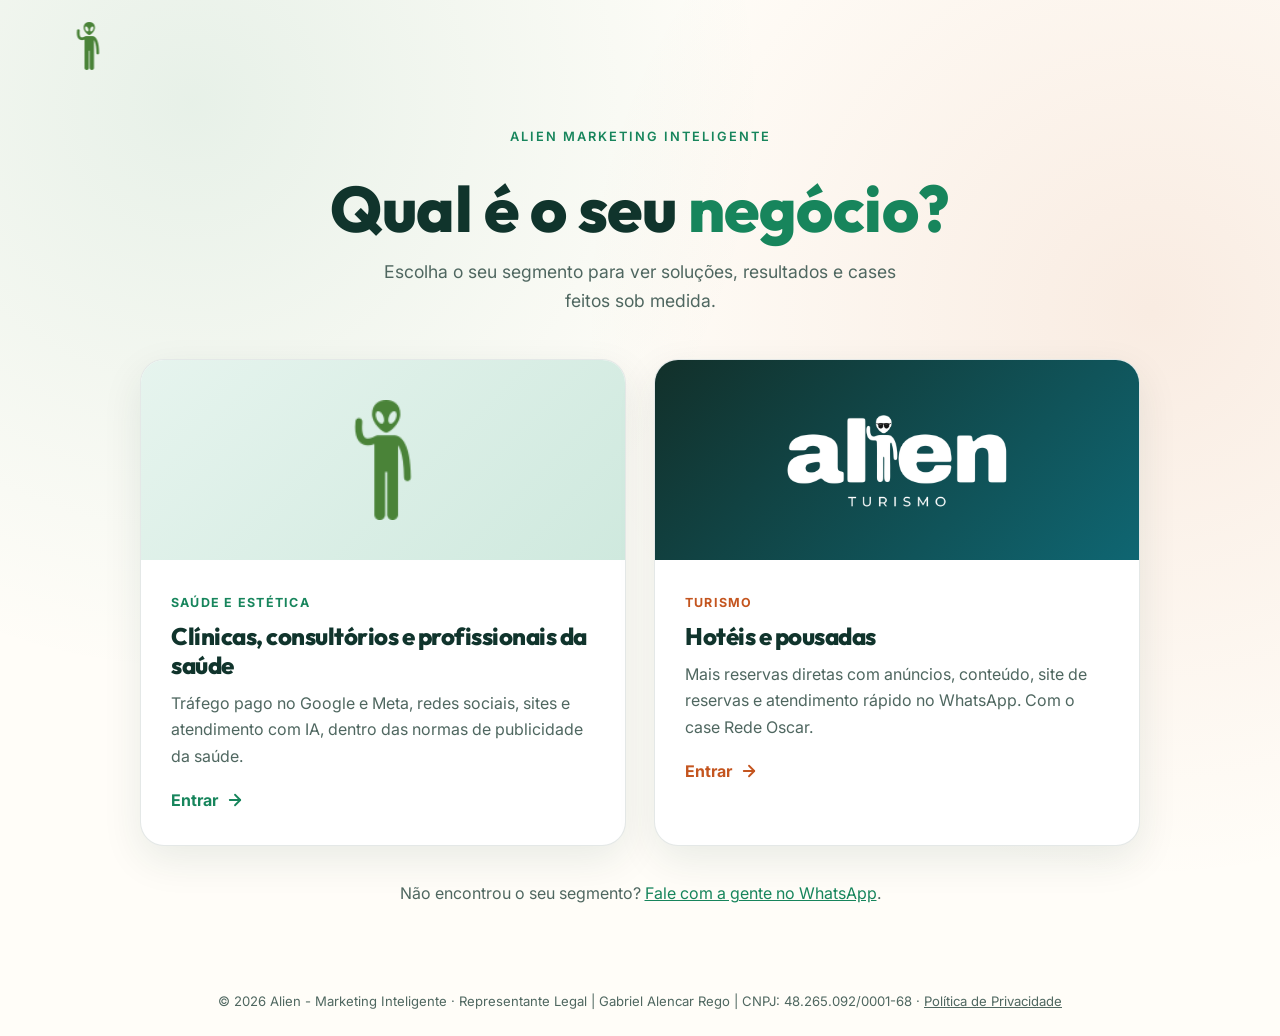
==== commit 4dcc805d: "Seletor de nicho (Saúde/Turismo), página Alien Turismo com case Rede Oscar e La Bahianita; home da s" ====
--- a/index.html
+++ b/index.html
@@ -3,15 +3,15 @@
 <head>
 <meta charset="UTF-8">
 <meta name="viewport" content="width=device-width, initial-scale=1.0">
-<title>Alien | Marketing para clínicas de saúde e estética</title>
-<meta name="description" content="Agência de marketing digital especializada em clínicas de saúde e estética: tráfego pago no Google e Meta, redes sociais, sites e atendimento com IA. Atendemos todo o Brasil.">
+<title>Alien | Marketing Inteligente: escolha o seu nicho</title>
+<meta name="description" content="A Alien atende clínicas de saúde e estética e hotéis e pousadas com tráfego pago, redes sociais, sites e IA. Escolha o seu nicho.">
 <link rel="canonical" href="https://alienmkt.com.br/">
-<meta property="og:type" content="website"><meta property="og:title" content="Alien | Marketing para clínicas de saúde e estética"><meta property="og:description" content="Agência de marketing digital especializada em clínicas de saúde e estética: tráfego pago no Google e Meta, redes sociais, sites e atendimento com IA. Atendemos todo o Brasil.">
-<meta property="og:url" content="https://alienmkt.com.br/"><meta property="og:image" content="https://alienmkt.com.br/assets/Favicon s Fundo svg.svg"><meta property="og:locale" content="pt_BR">
-<link rel="icon" href="assets/Favicon s Fundo svg.svg" type="image/svg+xml">
+<meta property="og:type" content="website"><meta property="og:title" content="Alien | Marketing Inteligente: escolha o seu nicho"><meta property="og:description" content="A Alien atende clínicas de saúde e estética e hotéis e pousadas com tráfego pago, redes sociais, sites e IA. Escolha o seu nicho."><meta property="og:url" content="https://alienmkt.com.br/"><meta property="og:image" content="https://alienmkt.com.br/assets/turismo/logo-alien-turismo.png"><meta property="og:locale" content="pt_BR">
+<link rel="icon" href="assets/turismo/avatar-areia.png" type="image/png">
 <link rel="preconnect" href="https://fonts.googleapis.com"><link rel="preconnect" href="https://fonts.gstatic.com" crossorigin>
 <link href="https://fonts.googleapis.com/css2?family=Outfit:wght@300;400;600;700;800&family=Inter:wght@400;500;600&display=swap" rel="stylesheet">
-<link rel="stylesheet" href="assets/css/site.css">
+<link rel="stylesheet" href="assets/css/site.css?v=20261108">
+<link rel="stylesheet" href="assets/css/hub.css?v=20261123">
 <!-- Google tag (gtag.js) -->
     <script async src="https://www.googletagmanager.com/gtag/js?id=G-V5734NJZ1D"></script>
     <script>
@@ -39,105 +39,19 @@
     /></noscript>
     <!-- End Meta Pixel Code -->
 </head>
-<body>
-<header class="header"><div class="container">
-<a href="index.html" class="logo" aria-label="Alien Marketing Inteligente"><img src="assets/Favicon s Fundo svg.svg" alt="Alien"></a>
-<button class="burger" aria-label="Abrir menu" type="button"><span></span><span></span><span></span></button>
-<nav class="nav">
-<a href="index.html" class="active">Home</a>
-<div class="dd"><button type="button">Serviços <svg viewBox="0 0 24 24" fill="none" stroke="currentColor" stroke-width="2.5"><polyline points="6 9 12 15 18 9"/></svg></button><div class="dd-menu"><a href="trafego-pago.html"><span class="ic"><svg viewBox="0 0 24 24" stroke-linecap="round" stroke-linejoin="round"><circle cx="12" cy="12" r="10"/><circle cx="12" cy="12" r="6"/><circle cx="12" cy="12" r="2"/></svg></span><span><strong>Tráfego Pago</strong><small>Google Ads e Meta Ads para clínicas</small></span></a><a href="social-media.html"><span class="ic"><svg viewBox="0 0 24 24" stroke-linecap="round" stroke-linejoin="round"><circle cx="18" cy="5" r="3"/><circle cx="6" cy="12" r="3"/><circle cx="18" cy="19" r="3"/><path d="m8.6 13.5 6.8 4M15.4 6.5l-6.8 4"/></svg></span><span><strong>Social Media</strong><small>Gestão e conteúdo estratégico</small></span></a><a href="automacao-ia.html"><span class="ic"><svg viewBox="0 0 24 24" stroke-linecap="round" stroke-linejoin="round"><rect x="3" y="8" width="18" height="12" rx="3"/><path d="M12 8V4"/><circle cx="12" cy="3" r="1"/><circle cx="8.5" cy="14" r="1.3"/><circle cx="15.5" cy="14" r="1.3"/><path d="M1 13v3M23 13v3"/></svg></span><span><strong>Atendimento com IA</strong><small>Atendimento 24h no WhatsApp</small></span></a><a href="sites-landing-pages.html"><span class="ic"><svg viewBox="0 0 24 24" stroke-linecap="round" stroke-linejoin="round"><polyline points="16 18 22 12 16 6"/><polyline points="8 6 2 12 8 18"/></svg></span><span><strong>Sites e Landing Pages</strong><small>Páginas feitas para converter</small></span></a></div></div>
-<a href="index.html#resultados">Resultados</a>
-<a href="index.html#portfolio">Portfólio</a>
-<a href="index.html#depoimentos">Depoimentos</a>
-<a href="index.html#faq">FAQ</a>
-<a href="https://wa.me/5531984706088?text=Ol%C3%A1%21%20Vim%20pelo%20site%20da%20Alien%20e%20gostaria%20de%20conversar." target="_blank" rel="noopener" class="btn btn-neon btn-sm"><svg viewBox="0 0 24 24" fill="currentColor"><path d="M17.472 14.382c-.297-.149-1.758-.867-2.03-.967-.273-.099-.471-.148-.67.15-.197.297-.767.966-.94 1.164-.173.199-.347.223-.644.075-.297-.15-1.255-.463-2.39-1.475-.883-.788-1.48-1.761-1.653-2.059-.173-.297-.018-.458.13-.606.134-.133.298-.347.446-.52.149-.174.198-.298.298-.497.099-.198.05-.371-.025-.52-.075-.149-.669-1.612-.916-2.207-.242-.579-.487-.5-.669-.51a12.8 12.8 0 0 0-.57-.01c-.198 0-.52.074-.792.372-.272.297-1.04 1.016-1.04 2.479 0 1.462 1.065 2.875 1.213 3.074.149.198 2.096 3.2 5.077 4.487.709.306 1.262.489 1.694.625.712.227 1.36.195 1.871.118.571-.085 1.758-.719 2.006-1.413.248-.694.248-1.289.173-1.413-.074-.124-.272-.198-.57-.347m-5.421 7.403h-.004a9.87 9.87 0 0 1-5.031-1.378l-.361-.214-3.741.982.998-3.648-.235-.374a9.86 9.86 0 0 1-1.51-5.26c.001-5.45 4.436-9.884 9.888-9.884 2.64 0 5.122 1.03 6.988 2.898a9.825 9.825 0 0 1 2.893 6.994c-.003 5.45-4.437 9.884-9.885 9.884m8.413-18.297A11.815 11.815 0 0 0 12.05 0C5.495 0 .16 5.335.157 11.892c0 2.096.547 4.142 1.588 5.945L.057 24l6.305-1.654a11.882 11.882 0 0 0 5.683 1.448h.005c6.554 0 11.89-5.335 11.893-11.893a11.821 11.821 0 0 0-3.48-8.413Z"/></svg>Fale conosco</a>
-</nav></div></header>
-<main>
-
-<section class="hero hero-health" id="hero"><div class="container hero-center">
-<span class="eyebrow reveal">Marketing para clínicas de saúde e estética</span>
-<h1 class="reveal">Pacientes certos chegando até a sua clínica,<br><span class="neon">com ética, dados e confiança.</span></h1>
-<p class="lead reveal">Tráfego pago no Google e no Meta, redes sociais, site e atendimento com IA, integrados e conduzidos dentro das normas de publicidade da saúde. Para você ser encontrado por quem realmente procura cuidado.</p>
-<div class="btn-row reveal"><a href="https://wa.me/5531984706088?text=Ol%C3%A1%21%20Sou%20profissional%2Fgestor%20de%20cl%C3%ADnica%20e%20quero%20solicitar%20um%20diagn%C3%B3stico%20gratuito%20do%20marketing%20da%20minha%20cl%C3%ADnica." target="_blank" rel="noopener" class="btn btn-neon"><svg viewBox="0 0 24 24" fill="currentColor"><path d="M17.472 14.382c-.297-.149-1.758-.867-2.03-.967-.273-.099-.471-.148-.67.15-.197.297-.767.966-.94 1.164-.173.199-.347.223-.644.075-.297-.15-1.255-.463-2.39-1.475-.883-.788-1.48-1.761-1.653-2.059-.173-.297-.018-.458.13-.606.134-.133.298-.347.446-.52.149-.174.198-.298.298-.497.099-.198.05-.371-.025-.52-.075-.149-.669-1.612-.916-2.207-.242-.579-.487-.5-.669-.51a12.8 12.8 0 0 0-.57-.01c-.198 0-.52.074-.792.372-.272.297-1.04 1.016-1.04 2.479 0 1.462 1.065 2.875 1.213 3.074.149.198 2.096 3.2 5.077 4.487.709.306 1.262.489 1.694.625.712.227 1.36.195 1.871.118.571-.085 1.758-.719 2.006-1.413.248-.694.248-1.289.173-1.413-.074-.124-.272-.198-.57-.347m-5.421 7.403h-.004a9.87 9.87 0 0 1-5.031-1.378l-.361-.214-3.741.982.998-3.648-.235-.374a9.86 9.86 0 0 1-1.51-5.26c.001-5.45 4.436-9.884 9.888-9.884 2.64 0 5.122 1.03 6.988 2.898a9.825 9.825 0 0 1 2.893 6.994c-.003 5.45-4.437 9.884-9.885 9.884m8.413-18.297A11.815 11.815 0 0 0 12.05 0C5.495 0 .16 5.335.157 11.892c0 2.096.547 4.142 1.588 5.945L.057 24l6.305-1.654a11.882 11.882 0 0 0 5.683 1.448h.005c6.554 0 11.89-5.335 11.893-11.893a11.821 11.821 0 0 0-3.48-8.413Z"/></svg>Solicitar diagnóstico gratuito</a><a href="#resultados" class="btn btn-ghost">Ver resultados reais</a></div>
-<div class="pill-row reveal"><span class="pill">Clínicas e centros médicos</span><span class="pill">Psicologia e psicanálise</span><span class="pill">Estética e bem-estar</span><span class="pill">Telemedicina</span><span class="pill">Consultórios</span></div>
-</div></section>
-
-<section class="section" id="resultados"><div class="container">
-<div class="sec-head reveal center"><span class="eyebrow">Resultados reais</span><h2 class="h2">O que já entregamos para uma <span class="neon">clínica de verdade</span></h2><p class="lead">Dados da conta de Google Ads de um centro médico cliente, extraídos direto da plataforma.</p></div>
-<div class="case glass reveal">
-<div><span class="eyebrow">Case · Sim Saúde Centro Médico</span><h3>Custo por contato 72% menor em pouco mais de dois meses de gestão</h3>
-<p>Três campanhas de rede de pesquisa (especialidades, consultas particulares e exames laboratoriais) levam para o WhatsApp da clínica pessoas que já estão procurando o serviço no momento da busca.</p>
-<p>Setembro foi a fase de ajuste da conta. Com as palavras-chave, anúncios e campanhas reorganizados, o custo por contato caiu de R$ 18,14 para R$ 5,09 em outubro e nos primeiros dias de novembro.</p>
-<p class="fine">Fonte: Google Ads, três campanhas de pesquisa ativas, de 1º/set a 8/nov/2026 (341 contatos e R$ 2.337 investidos no período). Setembro: 46 contatos a R$ 18,14. 1º/out a 8/nov: 295 contatos a R$ 5,09. “Contato” = clique no botão de WhatsApp ou ligação pelo anúncio. Não representa agendamentos nem faturamento. Resultados variam conforme clínica, região, concorrência e investimento.</p></div>
-<div class="case-nums">
-<div class="n"><b>−72%</b><span>no custo por contato: de R$ 18,14 (setembro) para R$ 5,09 (out. a 8/nov.)</span></div>
-<div class="n"><b>341</b><span>contatos gerados (WhatsApp e ligações) desde 1º/set</span></div>
-<div class="n"><b>R$ 4,84</b><span>custo por contato na campanha de consultas particulares (out. a 8/nov.)</span></div>
-<div class="n"><b>12,6%</b><span>taxa de cliques média nas campanhas (out. a 8/nov.)</span></div>
-</div></div>
-<p class="trust-note reveal">Não prometemos agenda cheia nem resultado garantido: medimos o que depende do marketing (contatos qualificados e custo por contato) e acompanhamos junto com você o que vira consulta.</p>
-</div></section>
-
-<section class="section alt" id="servicos"><div class="container">
-<div class="sec-head reveal center"><span class="eyebrow">Como ajudamos</span><h2 class="h2">Tudo para a sua clínica ser <span class="neon">encontrada e escolhida</span></h2><p class="lead">Cada solução tem uma página própria. Começamos pelo que mais traz retorno para o seu momento, quase sempre pelo Google.</p></div>
-<div class="grid g2"><a href="trafego-pago.html" class="card svc glass reveal"><div class="svc-media"><div class="ico"><svg viewBox="0 0 24 24" stroke-linecap="round" stroke-linejoin="round"><circle cx="12" cy="12" r="10"/><circle cx="12" cy="12" r="6"/><circle cx="12" cy="12" r="2"/></svg></div></div><div class="svc-body"><h3 style="margin-top:0">Tráfego Pago</h3><p>Google Ads e Meta Ads para clínicas: campanhas de busca, otimização contínua e relatórios claros de contatos gerados.</p><div class="from">investimento <b>sob proposta</b></div><span class="link-arrow">Ver detalhes<svg viewBox="0 0 24 24" fill="none" stroke="currentColor" stroke-width="2.4" stroke-linecap="round" stroke-linejoin="round"><line x1="5" y1="12" x2="19" y2="12"/><polyline points="12 5 19 12 12 19"/></svg></span></div></a><a href="social-media.html" class="card svc glass reveal"><div class="svc-media"><div class="ico"><svg viewBox="0 0 24 24" stroke-linecap="round" stroke-linejoin="round"><circle cx="18" cy="5" r="3"/><circle cx="6" cy="12" r="3"/><circle cx="18" cy="19" r="3"/><path d="m8.6 13.5 6.8 4M15.4 6.5l-6.8 4"/></svg></div></div><div class="svc-body"><h3 style="margin-top:0">Social Media</h3><p>Perfil profissional, linha editorial e conteúdo educativo que transmite autoridade e confiança, respeitando as normas de publicidade.</p><div class="from">investimento <b>sob proposta</b></div><span class="link-arrow">Ver detalhes<svg viewBox="0 0 24 24" fill="none" stroke="currentColor" stroke-width="2.4" stroke-linecap="round" stroke-linejoin="round"><line x1="5" y1="12" x2="19" y2="12"/><polyline points="12 5 19 12 12 19"/></svg></span></div></a><a href="automacao-ia.html" class="card svc glass reveal"><div class="svc-media"><div class="ico"><svg viewBox="0 0 24 24" stroke-linecap="round" stroke-linejoin="round"><rect x="3" y="8" width="18" height="12" rx="3"/><path d="M12 8V4"/><circle cx="12" cy="3" r="1"/><circle cx="8.5" cy="14" r="1.3"/><circle cx="15.5" cy="14" r="1.3"/><path d="M1 13v3M23 13v3"/></svg></div></div><div class="svc-body"><h3 style="margin-top:0">Atendimento com IA</h3><p>Agente no WhatsApp que responde na hora, qualifica o contato e encaminha para a recepção, com acompanhamento da sua equipe.</p><div class="from">investimento <b>sob proposta</b></div><span class="link-arrow">Ver detalhes<svg viewBox="0 0 24 24" fill="none" stroke="currentColor" stroke-width="2.4" stroke-linecap="round" stroke-linejoin="round"><line x1="5" y1="12" x2="19" y2="12"/><polyline points="12 5 19 12 12 19"/></svg></span></div></a><a href="sites-landing-pages.html" class="card svc glass reveal"><div class="svc-media"><div class="ico"><svg viewBox="0 0 24 24" stroke-linecap="round" stroke-linejoin="round"><polyline points="16 18 22 12 16 6"/><polyline points="8 6 2 12 8 18"/></svg></div></div><div class="svc-body"><h3 style="margin-top:0">Sites e Landing Pages</h3><p>Páginas rápidas, claras e seguras, pensadas para o paciente entender, confiar e chamar no WhatsApp.</p><div class="from">investimento <b>sob proposta</b></div><span class="link-arrow">Ver detalhes<svg viewBox="0 0 24 24" fill="none" stroke="currentColor" stroke-width="2.4" stroke-linecap="round" stroke-linejoin="round"><line x1="5" y1="12" x2="19" y2="12"/><polyline points="12 5 19 12 12 19"/></svg></span></div></a></div>
-</div></section>
-
-<section class="section" id="segmentos"><div class="container">
-<div class="sec-head reveal center"><span class="eyebrow">Para quem trabalhamos</span><h2 class="h2">Experiência dentro do <span class="neon">universo da saúde</span></h2></div>
-<div class="grid g3"><div class="card glass seg-card reveal"><div class="ico"><svg viewBox="0 0 24 24" stroke-linecap="round" stroke-linejoin="round"><path d="M20.8 4.6a5.5 5.5 0 0 0-7.8 0L12 5.7l-1-1.1a5.5 5.5 0 0 0-7.8 7.8l1 1.1L12 21l7.8-7.5 1-1.1a5.5 5.5 0 0 0 0-7.8z"/></svg></div><h3>Clínicas e centros médicos</h3><p>Especialidades, consultas particulares e exames. Campanhas separadas por serviço para dar clareza ao que traz retorno.</p></div><div class="card glass seg-card reveal"><div class="ico"><svg viewBox="0 0 24 24" stroke-linecap="round" stroke-linejoin="round"><path d="M21 15a2 2 0 0 1-2 2H7l-4 4V5a2 2 0 0 1 2-2h14a2 2 0 0 1 2 2z"/></svg></div><h3>Psicologia e psicanálise</h3><p>Presença digital acolhedora e ética, com sites e conteúdo alinhados às diretrizes do conselho profissional.</p></div><div class="card glass seg-card reveal"><div class="ico"><svg viewBox="0 0 24 24" stroke-linecap="round" stroke-linejoin="round"><path d="M1 12s4-8 11-8 11 8 11 8-4 8-11 8-11-8-11-8z"/><circle cx="12" cy="12" r="3"/></svg></div><h3>Estética e bem-estar</h3><p>Comunicação visual elegante e criativos que valorizam o cuidado, sem apelos que ferem as normas da área.</p></div></div>
-</div></section>
-
-<section class="section alt" id="diferenciais"><div class="container">
-<div class="sec-head reveal center"><span class="eyebrow">Diferenciais</span><h2 class="h2">Por que clínicas escolhem a <span class="neon">Alien</span></h2></div>
-<div class="grid g3"><div class="card glass reveal"><div class="ico"><svg viewBox="0 0 24 24" stroke-linecap="round" stroke-linejoin="round"><path d="M12 22s8-4 8-10V5l-8-3-8 3v7c0 6 8 10 8 10z"/><polyline points="9 12 11 14 15 10"/></svg></div><h3>Publicidade responsável</h3><p>Peças e textos pensados para respeitar as normas de publicidade dos conselhos (CFM, CFO, CFP e afins). Sem promessas de cura e sem exposição indevida de pacientes.</p></div><div class="card glass reveal"><div class="ico"><svg viewBox="0 0 24 24" stroke-linecap="round" stroke-linejoin="round"><line x1="18" y1="20" x2="18" y2="10"/><line x1="12" y1="20" x2="12" y2="4"/><line x1="6" y1="20" x2="6" y2="14"/></svg></div><h3>Métrica até o contato</h3><p>Você vê quanto investiu, quantos contatos vieram e quanto custou cada um. Sem relatórios maquiados.</p></div><div class="card glass reveal"><div class="ico"><svg viewBox="0 0 24 24" stroke-linecap="round" stroke-linejoin="round"><path d="M21 15a2 2 0 0 1-2 2H7l-4 4V5a2 2 0 0 1 2-2h14a2 2 0 0 1 2 2z"/></svg></div><h3>Resposta rápida no WhatsApp</h3><p>O atendimento com IA responde dúvidas na hora e passa para a recepção quem está pronto para agendar.</p></div><div class="card glass reveal"><div class="ico"><svg viewBox="0 0 24 24" stroke-linecap="round" stroke-linejoin="round"><path d="M1 12s4-8 11-8 11 8 11 8-4 8-11 8-11-8-11-8z"/><circle cx="12" cy="12" r="3"/></svg></div><h3>Identidade que passa confiança</h3><p>Visual limpo e profissional, pensado para quem decide a quem confiar a própria saúde.</p></div><div class="card glass reveal"><div class="ico"><svg viewBox="0 0 24 24" stroke-linecap="round" stroke-linejoin="round"><rect x="3" y="11" width="18" height="11" rx="2"/><path d="M7 11V7a5 5 0 0 1 10 0v4"/></svg></div><h3>Cuidado com dados</h3><p>Tratamento de dados conforme a LGPD, com acesso às contas de anúncios sempre autorizado e transparente.</p></div><div class="card glass reveal"><div class="ico"><svg viewBox="0 0 24 24" stroke-linecap="round" stroke-linejoin="round"><path d="M20.8 4.6a5.5 5.5 0 0 0-7.8 0L12 5.7l-1-1.1a5.5 5.5 0 0 0-7.8 7.8l1 1.1L12 21l7.8-7.5 1-1.1a5.5 5.5 0 0 0 0-7.8z"/></svg></div><h3>Acompanhamento próximo</h3><p>Você fala direto com quem executa e acompanha cada etapa com clareza.</p></div></div>
-</div></section>
-
-<section class="section" id="jornada"><div class="container">
-<div class="sec-head reveal center"><span class="eyebrow">O processo Alien</span><h2 class="h2">A Jornada <span class="neon">Alien</span></h2><p class="lead">Do primeiro contato à execução, você sabe exatamente o que está acontecendo e por quê.</p></div>
-<div class="steps"><div class="step glass reveal"><h3>Diagnóstico</h3><p>Analisamos a sua clínica: presença no Google, perfis, site, anúncios e jornada do paciente até o agendamento.</p></div><div class="step glass reveal"><h3>Alinhamento</h3><p>Definimos juntos serviços prioritários, orçamento e o que pode (e não pode) ser comunicado na sua área.</p></div><div class="step glass reveal"><h3>Execução</h3><p>Colocamos no ar campanhas, páginas e atendimento, com acompanhamento semanal dos dados.</p></div><div class="step glass reveal"><h3>Evolução</h3><p>Relatórios claros, ajustes contínuos e novos passos conforme os resultados aparecem.</p></div></div>
-<div class="btn-row reveal" style="justify-content:center;margin-top:44px"><a href="https://wa.me/5531984706088?text=Ol%C3%A1%21%20Sou%20profissional%2Fgestor%20de%20cl%C3%ADnica%20e%20quero%20solicitar%20um%20diagn%C3%B3stico%20gratuito%20do%20marketing%20da%20minha%20cl%C3%ADnica." target="_blank" rel="noopener" class="btn btn-neon"><svg viewBox="0 0 24 24" fill="currentColor"><path d="M17.472 14.382c-.297-.149-1.758-.867-2.03-.967-.273-.099-.471-.148-.67.15-.197.297-.767.966-.94 1.164-.173.199-.347.223-.644.075-.297-.15-1.255-.463-2.39-1.475-.883-.788-1.48-1.761-1.653-2.059-.173-.297-.018-.458.13-.606.134-.133.298-.347.446-.52.149-.174.198-.298.298-.497.099-.198.05-.371-.025-.52-.075-.149-.669-1.612-.916-2.207-.242-.579-.487-.5-.669-.51a12.8 12.8 0 0 0-.57-.01c-.198 0-.52.074-.792.372-.272.297-1.04 1.016-1.04 2.479 0 1.462 1.065 2.875 1.213 3.074.149.198 2.096 3.2 5.077 4.487.709.306 1.262.489 1.694.625.712.227 1.36.195 1.871.118.571-.085 1.758-.719 2.006-1.413.248-.694.248-1.289.173-1.413-.074-.124-.272-.198-.57-.347m-5.421 7.403h-.004a9.87 9.87 0 0 1-5.031-1.378l-.361-.214-3.741.982.998-3.648-.235-.374a9.86 9.86 0 0 1-1.51-5.26c.001-5.45 4.436-9.884 9.888-9.884 2.64 0 5.122 1.03 6.988 2.898a9.825 9.825 0 0 1 2.893 6.994c-.003 5.45-4.437 9.884-9.885 9.884m8.413-18.297A11.815 11.815 0 0 0 12.05 0C5.495 0 .16 5.335.157 11.892c0 2.096.547 4.142 1.588 5.945L.057 24l6.305-1.654a11.882 11.882 0 0 0 5.683 1.448h.005c6.554 0 11.89-5.335 11.893-11.893a11.821 11.821 0 0 0-3.48-8.413Z"/></svg>Iniciar pelo diagnóstico gratuito</a></div>
-</div></section>
-
-<section class="section alt" id="portfolio"><div class="container">
-<div class="sec-head reveal center"><span class="eyebrow">Portfólio</span><h2 class="h2">Sites de profissionais e clínicas <span class="neon">que já estão no ar</span></h2><p class="lead">Alguns projetos da área da saúde que criamos. Clique e navegue.</p></div>
-<div class="portfolio"><a href="https://fabriciosilvapsi.com.br/" target="_blank" rel="noopener" class="pf glass reveal"><img src="assets/Favicon s Fundo (svg).svg" alt="Fabricio Silva Psi" loading="lazy"><b>Acessar site</b><span>Fabricio Silva Psi</span></a><a href="https://dramaizatorres.com.br/" target="_blank" rel="noopener" class="pf glass reveal"><img src="assets/logo_dra_maiza_trans.png" alt="Dra. Maíza Torres" loading="lazy"><b>Acessar site</b><span>Dra. Maíza Torres</span></a><a href="https://vitalixtelemedicina.com.br/" target="_blank" rel="noopener" class="pf glass reveal"><img src="assets/Design sem nome (2).png" alt="Vitalix Telemedicina" loading="lazy"><b>Acessar site</b><span>Vitalix Telemedicina</span></a><a href="https://barbaraluizapsi.com.br/" target="_blank" rel="noopener" class="pf glass reveal"><img src="assets/logo_barbara.svg" alt="Bárbara Luiza Psicóloga" loading="lazy"><b>Acessar site</b><span>Bárbara Luiza Psicóloga</span></a><a href="https://clinicapositive.alienmkt.com.br/" target="_blank" rel="noopener" class="pf glass reveal"><img src="assets/logo_positive.svg" alt="Clínica Positive" loading="lazy"><b>Acessar site</b><span>Clínica Positive</span></a><a href="https://www.consultorioonline.site" target="_blank" rel="noopener" class="pf glass reveal"><img src="assets/logo_consultorio_online.png" alt="Consultório Online" loading="lazy"><b>Acessar site</b><span>Consultório Online</span></a></div>
-</div></section>
-
-<section class="section" id="clientes"><div class="container">
-<div class="sec-head reveal center"><span class="eyebrow">Clientes</span><h2 class="h2">Profissionais e clínicas que <span class="neon">confiam na Alien</span></h2></div>
-<div class="clients"><div class="client glass reveal" title="Sim Saúde"><img src="assets/logo_sim_saude_trans.png" alt="Sim Saúde" loading="lazy"></div><div class="client glass reveal" title="Dra. Maíza Torres"><img src="assets/logo_dra_maiza_trans.png" alt="Dra. Maíza Torres" loading="lazy"></div><div class="client glass reveal" title="Fabrício Silva Psicologia"><img src="assets/logo_fabricio_silva_trans.png" alt="Fabrício Silva Psicologia" loading="lazy"></div><div class="client glass reveal" title="Bárbara Luiza Psi"><img src="assets/logo_barbara.svg" alt="Bárbara Luiza Psi" loading="lazy"></div><div class="client glass reveal" title="Eduardo Borges Psi"><img src="assets/logo_eduardo_borges_psi.svg" alt="Eduardo Borges Psi" loading="lazy"></div></div>
-</div></section>
-
-<section class="section alt" id="depoimentos"><div class="container">
-<div class="sec-head reveal center"><span class="eyebrow">Depoimentos</span><h2 class="h2">O que dizem <span class="neon">nossos clientes</span></h2></div>
-<div class="carousel reveal"><div class="car-viewport"><div class="car-track"><div class="car-slide"><div class="testi glass"><div class="stars-r">★★★★★</div><p>“Passando pra te parabenizar pelo excelente trabalho.. desde que começamos as campanhas e fizemos as alterações nas palavras chaves que você sugeriu o nosso resultado melhorou muito, a quantidade de leads aumentou bastante. Agora é só pra cimaa. Sem dúvidas você entrega muito o que promete.”</p><div class="who"><img src="assets/depoimento_ana.jpg" alt="Ana Ribeiro" loading="lazy"><div><b>Ana Ribeiro</b><small>Empresária, Sim Saúde Centro Médico</small></div></div></div></div><div class="car-slide"><div class="testi glass"><div class="stars-r">★★★★★</div><p>“Sou extremamente grata a Alien por me ajudar passo a passo na realização de um grande sonho, que eu mesma sequer cogitava ser possível ganhar vida. A Alien propõe um trabalho de extrema confiança, dedicação e modernidade, nos fazendo acreditar que é possível desburocratizar ideias e ainda assim, acessar suas preciosas essências sem que tudo se resuma a somente um produto. A Alien é arte.”</p><div class="who"><img src="assets/depoimento_barbara.png" alt="Bárbara Luiza" loading="lazy"><div><b>Bárbara Luiza</b><small>Psicanalista</small></div></div></div></div></div></div>
-<button class="car-btn prev" type="button" aria-label="Anterior"><svg viewBox="0 0 24 24"><polyline points="15 18 9 12 15 6"/></svg></button>
-<button class="car-btn next" type="button" aria-label="Próximo"><svg viewBox="0 0 24 24"><polyline points="9 18 15 12 9 6"/></svg></button></div>
-<div class="dots"><button class="dot" type="button" aria-label="Depoimento 1"></button><button class="dot" type="button" aria-label="Depoimento 2"></button></div>
-</div></section>
-
-<section class="section alt" id="fundador"><div class="container"><div class="founder">
-<div class="reveal"><video autoplay loop muted playsinline><source src="assets/Video_Alien_2.mp4" type="video/mp4"></video>
-<div class="quote-box">“A Alien surgiu com uma proposta simples: fugir do marketing genérico e levar método, dados e responsabilidade para a comunicação de quem cuida de pessoas. Acredito que marcas fortes não nascem apenas de anúncios, elas nascem de visão, consistência e autenticidade.”</div></div>
-<div class="reveal"><span class="eyebrow">O fundador</span><h2 class="h2">Por trás da <span class="neon">Alien</span></h2>
-<p class="lead" style="margin-bottom:18px;color:var(--text)">Prazer, eu sou <strong>Gabriel Alencar</strong>, fundador da Alien Marketing Inteligente.</p>
-<p class="lead">Minha conexão com o marketing nasceu da inquietação de criar algo diferente. Antes mesmo da Alien existir, minha essência já era artística: teatro, música, audiovisual e comunicação sempre fizeram parte da minha trajetória. Hoje, levo essa visão criativa para o marketing, unindo estética, posicionamento e inteligência estratégica para construir marcas que realmente se destacam.</p></div>
-</div></div></section>
-
-<section class="section alt" id="faq"><div class="container">
-<div class="sec-head reveal center"><span class="eyebrow">Dúvidas</span><h2 class="h2">Perguntas <span class="neon">frequentes</span></h2></div>
-<div class="faq"><div class="faq-item reveal"><button class="faq-q" type="button">Vocês trabalham só com clínicas de saúde e estética?<svg viewBox="0 0 24 24"><line x1="12" y1="5" x2="12" y2="19"/><line x1="5" y1="12" x2="19" y2="12"/></svg></button><div class="faq-a"><p>Sim. Nosso foco é o mercado de saúde e estética: clínicas, consultórios e profissionais da área. Isso nos permite conhecer a jornada do paciente, as regras de publicidade e o que realmente funciona nesse segmento.</p></div></div><div class="faq-item reveal"><button class="faq-q" type="button">Como funciona o primeiro contato?<svg viewBox="0 0 24 24"><line x1="12" y1="5" x2="12" y2="19"/><line x1="5" y1="12" x2="19" y2="12"/></svg></button><div class="faq-a"><p>Você chama no WhatsApp e fazemos um diagnóstico gratuito: avaliamos sua presença no Google, perfis, site e anúncios e mostramos onde estão as maiores oportunidades. Sem compromisso.</p></div></div><div class="faq-item reveal"><button class="faq-q" type="button">Vocês garantem agenda cheia ou aumento de faturamento?<svg viewBox="0 0 24 24"><line x1="12" y1="5" x2="12" y2="19"/><line x1="5" y1="12" x2="19" y2="12"/></svg></button><div class="faq-a"><p>Não, e desconfie de quem garante. O que acompanhamos e reportamos com transparência são os contatos gerados e o custo por contato. A conversão em consulta depende também do atendimento, da agenda e do serviço da clínica, e ajudamos a melhorar essa etapa.</p></div></div><div class="faq-item reveal"><button class="faq-q" type="button">Os anúncios respeitam as regras do meu conselho profissional?<svg viewBox="0 0 24 24"><line x1="12" y1="5" x2="12" y2="19"/><line x1="5" y1="12" x2="19" y2="12"/></svg></button><div class="faq-a"><p>Trabalhamos com cuidado nas normas de publicidade da área (como CFM, CFO e CFP): sem promessa de resultado, sem sensacionalismo e sem exposição de pacientes. As regras variam por profissão, então alinhamos o que pode ser comunicado no diagnóstico e recomendamos a validação com o seu conselho quando necessário.</p></div></div><div class="faq-item reveal"><button class="faq-q" type="button">O que significa “contato” nos relatórios?<svg viewBox="0 0 24 24"><line x1="12" y1="5" x2="12" y2="19"/><line x1="5" y1="12" x2="19" y2="12"/></svg></button><div class="faq-a"><p>É uma ação registrada na plataforma de anúncios: clique no botão de WhatsApp ou ligação feita pelo anúncio. Não é o mesmo que agendamento ou consulta realizada, por isso mostramos cada etapa separadamente.</p></div></div><div class="faq-item reveal"><button class="faq-q" type="button">Em quanto tempo vejo resultados?<svg viewBox="0 0 24 24"><line x1="12" y1="5" x2="12" y2="19"/><line x1="5" y1="12" x2="19" y2="12"/></svg></button><div class="faq-a"><p>Campanhas de busca no Google costumam gerar dados e contatos nas primeiras semanas e são refinadas continuamente. Prazos e expectativas realistas são alinhados no diagnóstico, conforme o seu caso.</p></div></div><div class="faq-item reveal"><button class="faq-q" type="button">A inteligência artificial substitui a minha recepção?<svg viewBox="0 0 24 24"><line x1="12" y1="5" x2="12" y2="19"/><line x1="5" y1="12" x2="19" y2="12"/></svg></button><div class="faq-a"><p>Não. A IA responde dúvidas frequentes e qualifica o contato, inclusive fora do horário, e a sua equipe assume quando a conversa está pronta para o agendamento e para o toque humano.</p></div></div></div>
-</div></section>
-<section class="section"><div class="container"><div class="cta-band glass reveal"><h2>Vamos olhar a sua clínica <span class="neon">com lupa?</span></h2><p>Peça um diagnóstico gratuito e descubra o que está travando a chegada de novos pacientes.</p><div class="btn-row"><a href="https://wa.me/5531984706088?text=Ol%C3%A1%21%20Sou%20profissional%2Fgestor%20de%20cl%C3%ADnica%20e%20quero%20solicitar%20um%20diagn%C3%B3stico%20gratuito%20do%20marketing%20da%20minha%20cl%C3%ADnica." target="_blank" rel="noopener" class="btn btn-neon"><svg viewBox="0 0 24 24" fill="currentColor"><path d="M17.472 14.382c-.297-.149-1.758-.867-2.03-.967-.273-.099-.471-.148-.67.15-.197.297-.767.966-.94 1.164-.173.199-.347.223-.644.075-.297-.15-1.255-.463-2.39-1.475-.883-.788-1.48-1.761-1.653-2.059-.173-.297-.018-.458.13-.606.134-.133.298-.347.446-.52.149-.174.198-.298.298-.497.099-.198.05-.371-.025-.52-.075-.149-.669-1.612-.916-2.207-.242-.579-.487-.5-.669-.51a12.8 12.8 0 0 0-.57-.01c-.198 0-.52.074-.792.372-.272.297-1.04 1.016-1.04 2.479 0 1.462 1.065 2.875 1.213 3.074.149.198 2.096 3.2 5.077 4.487.709.306 1.262.489 1.694.625.712.227 1.36.195 1.871.118.571-.085 1.758-.719 2.006-1.413.248-.694.248-1.289.173-1.413-.074-.124-.272-.198-.57-.347m-5.421 7.403h-.004a9.87 9.87 0 0 1-5.031-1.378l-.361-.214-3.741.982.998-3.648-.235-.374a9.86 9.86 0 0 1-1.51-5.26c.001-5.45 4.436-9.884 9.888-9.884 2.64 0 5.122 1.03 6.988 2.898a9.825 9.825 0 0 1 2.893 6.994c-.003 5.45-4.437 9.884-9.885 9.884m8.413-18.297A11.815 11.815 0 0 0 12.05 0C5.495 0 .16 5.335.157 11.892c0 2.096.547 4.142 1.588 5.945L.057 24l6.305-1.654a11.882 11.882 0 0 0 5.683 1.448h.005c6.554 0 11.89-5.335 11.893-11.893a11.821 11.821 0 0 0-3.48-8.413Z"/></svg>Solicitar diagnóstico gratuito</a></div></div></div></section>
-</main>
-<footer class="footer"><div class="container"><div class="f-grid">
-<div class="f-brand"><img src="assets/Favicon s Fundo svg.svg" alt="Alien"><p>Marketing inteligente para clínicas de saúde e estética. Dados, estratégia, tecnologia e design com ética e responsabilidade.</p></div>
-<div><h4>Serviços</h4><ul><li><a href="trafego-pago.html">Tráfego Pago</a></li><li><a href="social-media.html">Social Media</a></li><li><a href="automacao-ia.html">Automação com IA</a></li><li><a href="sites-landing-pages.html">Sites e Landing Pages</a></li></ul></div>
-<div><h4>Navegação</h4><ul><li><a href="index.html">Home</a></li><li><a href="index.html#jornada">Jornada Alien</a></li><li><a href="index.html#resultados">Resultados</a></li><li><a href="index.html#portfolio">Portfólio</a></li><li><a href="index.html#faq">FAQ</a></li><li><a href="privacidade.html">Política de Privacidade</a></li></ul></div>
-<div><h4>Contato</h4><ul><li><a href="https://wa.me/5531984706088?text=Ol%C3%A1%21%20Vim%20pelo%20site%20da%20Alien." target="_blank" rel="noopener">(31) 98470-6088</a></li><li><a href="mailto:alientrafego@gmail.com">alientrafego@gmail.com</a></li><li>Atendimento em todo o Brasil</li></ul><div class="social" style="margin-top:18px"><a href="https://www.instagram.com/alienmkt_/" target="_blank" rel="noopener" title="Instagram" aria-label="Instagram"><svg viewBox="0 0 24 24"><path d="M12 2.163c3.204 0 3.584.012 4.85.07 3.252.148 4.771 1.691 4.919 4.919.058 1.265.069 1.645.069 4.849 0 3.205-.012 3.584-.069 4.849-.149 3.225-1.664 4.771-4.919 4.919-1.266.058-1.644.07-4.85.07-3.204 0-3.584-.012-4.849-.07-3.26-.149-4.771-1.699-4.919-4.92-.058-1.265-.07-1.644-.07-4.849 0-3.204.013-3.583.07-4.849.149-3.227 1.664-4.771 4.919-4.919 1.266-.057 1.645-.069 4.849-.069zM12 0C8.741 0 8.333.014 7.053.072 2.695.272.273 2.69.073 7.051.014 8.333 0 8.741 0 12c0 3.259.014 3.668.072 4.948.2 4.358 2.618 6.78 6.98 6.98 1.281.058 1.689.072 4.948.072 3.259 0 3.668-.014 4.948-.072 4.354-.2 6.782-2.618 6.979-6.98.059-1.28.073-1.689.073-4.948 0-3.259-.014-3.667-.072-4.947-.196-4.354-2.617-6.78-6.979-6.98C15.668.014 15.259 0 12 0zm0 5.838a6.162 6.162 0 1 0 0 12.324 6.162 6.162 0 0 0 0-12.324zM12 16a4 4 0 1 1 0-8 4 4 0 0 1 0 8zm6.406-11.845a1.44 1.44 0 1 0 0 2.881 1.44 1.44 0 0 0 0-2.881z"/></svg></a><a href="https://www.facebook.com/profile.php?id=61572148648768" target="_blank" rel="noopener" title="Facebook" aria-label="Facebook"><svg viewBox="0 0 24 24"><path d="M24 12.073c0-6.627-5.373-12-12-12s-12 5.373-12 12c0 5.99 4.388 10.954 10.125 11.854v-8.385H7.078v-3.47h3.047V9.43c0-3.007 1.792-4.669 4.533-4.669 1.312 0 2.686.235 2.686.235v2.953H15.83c-1.491 0-1.956.925-1.956 1.874v2.25h3.328l-.532 3.47h-2.796v8.385C19.612 23.027 24 18.062 24 12.073z"/></svg></a><a href="https://www.tiktok.com/@alienmkt_?_r=1&_t=ZS-96a00lF3noz" target="_blank" rel="noopener" title="TikTok" aria-label="TikTok"><svg viewBox="0 0 24 24"><path d="M12.525.02c1.31-.02 2.61-.01 3.91-.02.08 1.53.63 3.02 1.59 4.18 1.09 1.25 2.58 2.08 4.22 2.45v3.9c-1.57-.02-3.11-.53-4.43-1.4-1.07-.72-1.94-1.74-2.54-2.91.03 2.93.02 5.86.02 8.79 0 2.05-.51 4.13-1.63 5.82-1.4 2.1-3.79 3.48-6.32 3.65-2.74.17-5.59-.87-7.23-3.11C-.73 19.32-1.12 15.65.68 12.89c1.23-1.89 3.29-3.17 5.57-3.41.97-.1 1.96-.03 2.92.17V13.8c-1.13-.34-2.39-.2-3.37.47-.96.65-1.55 1.78-1.55 2.97 0 1.23.63 2.42 1.66 3.1 1.23.8 2.88.8 4.08.03 1.05-.67 1.63-1.92 1.63-3.19-.01-5.74-.01-11.47-.01-17.21v-.05z"/></svg></a><a href="https://www.linkedin.com/in/alien-marketing-inteligente-536660416/" target="_blank" rel="noopener" title="LinkedIn" aria-label="LinkedIn"><svg viewBox="0 0 24 24"><path d="M20.447 20.452h-3.554v-5.569c0-1.328-.027-3.037-1.852-3.037-1.853 0-2.136 1.445-2.136 2.939v5.667H9.351V9h3.414v1.561h.046c.477-.9 1.637-1.85 3.37-1.85 3.601 0 4.267 2.37 4.267 5.455v6.286zM5.337 7.433c-1.144 0-2.063-.926-2.063-2.065 0-1.138.92-2.063 2.063-2.063 1.14 0 2.064.925 2.064 2.063 0 1.139-.925 2.065-2.064 2.065zm1.782 13.019H3.555V9h3.564v11.452zM22.225 0H1.771C.792 0 0 .774 0 1.729v20.542C0 23.227.792 24 1.771 24h20.451C23.2 24 24 23.227 24 22.271V1.729C24 .774 23.2 0 22.222 0h.003z"/></svg></a><a href="https://www.youtube.com/@AlienMarketingInteligente" target="_blank" rel="noopener" title="YouTube" aria-label="YouTube"><svg viewBox="0 0 24 24"><path d="M23.498 6.163a3.003 3.003 0 0 0-2.11-2.108C19.53 3.53 12 3.53 12 3.53s-7.53 0-9.388.525A3.003 3.003 0 0 0 .502 6.163C0 8.07 0 12 0 12s0 3.93.502 5.837a3.003 3.003 0 0 0 2.11 2.108C4.47 20.47 12 20.47 12 20.47s7.53 0 9.388-.525a3.003 3.003 0 0 0 2.11-2.108C24 15.93 24 12 24 12s0-3.93-.502-5.837zM9.545 15.568V8.432L15.818 12l-6.273 3.568z"/></svg></a></div></div>
-</div><div class="f-bottom"><p>&copy; 2026 Alien - Marketing Inteligente. Todos os direitos reservados.</p><p>Representante Legal | Gabriel Alencar Rego | CNPJ: 48.265.092/0001-68</p></div></div></footer>
-<a href="https://wa.me/5531984706088?text=Ol%C3%A1%21%20Vim%20pelo%20site%20da%20Alien%20e%20tenho%20uma%20cl%C3%ADnica." target="_blank" rel="noopener" class="wa-float" aria-label="Falar no WhatsApp"><svg viewBox="0 0 24 24" fill="currentColor"><path d="M17.472 14.382c-.297-.149-1.758-.867-2.03-.967-.273-.099-.471-.148-.67.15-.197.297-.767.966-.94 1.164-.173.199-.347.223-.644.075-.297-.15-1.255-.463-2.39-1.475-.883-.788-1.48-1.761-1.653-2.059-.173-.297-.018-.458.13-.606.134-.133.298-.347.446-.52.149-.174.198-.298.298-.497.099-.198.05-.371-.025-.52-.075-.149-.669-1.612-.916-2.207-.242-.579-.487-.5-.669-.51a12.8 12.8 0 0 0-.57-.01c-.198 0-.52.074-.792.372-.272.297-1.04 1.016-1.04 2.479 0 1.462 1.065 2.875 1.213 3.074.149.198 2.096 3.2 5.077 4.487.709.306 1.262.489 1.694.625.712.227 1.36.195 1.871.118.571-.085 1.758-.719 2.006-1.413.248-.694.248-1.289.173-1.413-.074-.124-.272-.198-.57-.347m-5.421 7.403h-.004a9.87 9.87 0 0 1-5.031-1.378l-.361-.214-3.741.982.998-3.648-.235-.374a9.86 9.86 0 0 1-1.51-5.26c.001-5.45 4.436-9.884 9.888-9.884 2.64 0 5.122 1.03 6.988 2.898a9.825 9.825 0 0 1 2.893 6.994c-.003 5.45-4.437 9.884-9.885 9.884m8.413-18.297A11.815 11.815 0 0 0 12.05 0C5.495 0 .16 5.335.157 11.892c0 2.096.547 4.142 1.588 5.945L.057 24l6.305-1.654a11.882 11.882 0 0 0 5.683 1.448h.005c6.554 0 11.89-5.335 11.893-11.893a11.821 11.821 0 0 0-3.48-8.413Z"/></svg></a>
-<script src="assets/js/site.js"></script>
+<body class="hub">
+<header class="hub-top"><div class="container"><a href="index.html" class="logo"><img src="assets/Favicon s Fundo svg.svg" alt="Alien Marketing Inteligente"></a></div></header>
+<main class="hub-main"><div class="container">
+<span class="eyebrow">Alien Marketing Inteligente</span>
+<h1>Qual é o seu <span class="neon">negócio?</span></h1>
+<p class="lead">Escolha o seu segmento para ver soluções, resultados e cases feitos sob medida.</p>
+<div class="hub-grid">
+<a href="saude.html" class="hub-card hc-saude"><div class="hc-media"><img src="assets/Favicon s Fundo svg.svg" alt="" width="120" height="120"></div><div class="hc-body"><span class="hc-tag">Saúde e estética</span><h2>Clínicas, consultórios e profissionais da saúde</h2><p>Tráfego pago no Google e Meta, redes sociais, sites e atendimento com IA, dentro das normas de publicidade da saúde.</p><span class="hc-go">Entrar <svg viewBox="0 0 24 24" fill="none" stroke="currentColor" stroke-width="2.4" stroke-linecap="round" stroke-linejoin="round"><line x1="5" y1="12" x2="19" y2="12"/><polyline points="12 5 19 12 12 19"/></svg></span></div></a>
+<a href="turismo.html" class="hub-card hc-tur"><div class="hc-media"><img src="assets/turismo/logo-alien-turismo-branco.png" alt="Alien Turismo" width="260"></div><div class="hc-body"><span class="hc-tag">Turismo</span><h2>Hotéis e pousadas</h2><p>Mais reservas diretas com anúncios, conteúdo, site de reservas e atendimento rápido no WhatsApp. Com o case Rede Oscar.</p><span class="hc-go">Entrar <svg viewBox="0 0 24 24" fill="none" stroke="currentColor" stroke-width="2.4" stroke-linecap="round" stroke-linejoin="round"><line x1="5" y1="12" x2="19" y2="12"/><polyline points="12 5 19 12 12 19"/></svg></span></div></a>
+</div>
+<p class="hub-note">Não encontrou o seu segmento? <a href="https://wa.me/5531984706088?text=Ol%C3%A1%21%20Vim%20pelo%20site%20da%20Alien%20e%20gostaria%20de%20conversar." target="_blank" rel="noopener">Fale com a gente no WhatsApp</a>.</p>
+</div></main>
+<footer class="hub-foot"><div class="container"><p>&copy; 2026 Alien - Marketing Inteligente · Representante Legal | Gabriel Alencar Rego | CNPJ: 48.265.092/0001-68 · <a href="privacidade.html">Política de Privacidade</a></p></div></footer>
+<script src="assets/js/site.js?v=20261108"></script>
 </body>
 </html>
--- a/assets/css/hub.css
+++ b/assets/css/hub.css
@@ -0,0 +1,25 @@
+/* Seletor de nicho */
+:root{--neon:#17855c;--bg:#fff;--text:#10342c;--muted:#4f6760;--line:rgba(16,52,44,.11)}
+body.hub{background:radial-gradient(circle at 15% 10%,rgba(23,133,92,.1),transparent 40%),radial-gradient(circle at 90% 30%,rgba(196,85,31,.1),transparent 42%),#fffdf8;color:var(--text);min-height:100vh;display:flex;flex-direction:column}
+.bg-video,.stars{display:none}
+.hub-top{padding:22px 0}.hub-top .logo img{height:48px;width:auto}
+.hub-main{flex:1;text-align:center;padding:30px 0 60px}
+.hub-main h1{font-family:Outfit,sans-serif;font-size:clamp(2.4rem,6vw,4rem);margin:12px 0}
+.hub-main .neon{color:var(--neon)}
+.hub-main .lead{max-width:560px;margin:0 auto 44px;color:var(--muted)}
+.hub-grid{display:grid;grid-template-columns:1fr 1fr;gap:28px;max-width:1000px;margin:0 auto;text-align:left}
+.hub-card{display:flex;flex-direction:column;border-radius:24px;overflow:hidden;background:#fff;border:1px solid var(--line);box-shadow:0 14px 40px rgba(16,52,44,.09);transition:transform .35s,box-shadow .35s;color:var(--text)}
+.hub-card:hover{transform:translateY(-8px);box-shadow:0 24px 56px rgba(16,52,44,.16)}
+.hc-media{height:200px;display:grid;place-items:center}
+.hc-saude .hc-media{background:linear-gradient(135deg,#e6f4ee,#cfe9de)}.hc-saude .hc-media img{height:120px;width:auto}
+.hc-tur .hc-media{background:linear-gradient(135deg,#12302a,#0f6672)}.hc-tur .hc-media img{width:240px;height:auto}
+.hc-body{padding:28px 30px 32px}
+.hc-tag{display:inline-block;font-size:.78rem;letter-spacing:.1em;text-transform:uppercase;font-weight:700;color:var(--neon)}
+.hc-tur .hc-tag{color:#c4551f}
+.hc-body h2{font-family:Outfit,sans-serif;font-size:1.5rem;margin:8px 0 10px;line-height:1.2}
+.hc-body p{color:var(--muted);margin-bottom:18px}
+.hc-go{display:inline-flex;align-items:center;gap:8px;font-weight:700;color:var(--neon)}.hc-tur .hc-go{color:#c4551f}
+.hc-go svg{width:18px;height:18px;transition:transform .3s}.hub-card:hover .hc-go svg{transform:translateX(6px)}
+.hub-note{margin-top:34px;color:var(--muted)}.hub-note a{color:var(--neon);text-decoration:underline}
+.hub-foot{padding:24px 0;text-align:center;font-size:.82rem;color:var(--muted)}.hub-foot a{text-decoration:underline}
+@media(max-width:760px){.hub-grid{grid-template-columns:1fr}}
